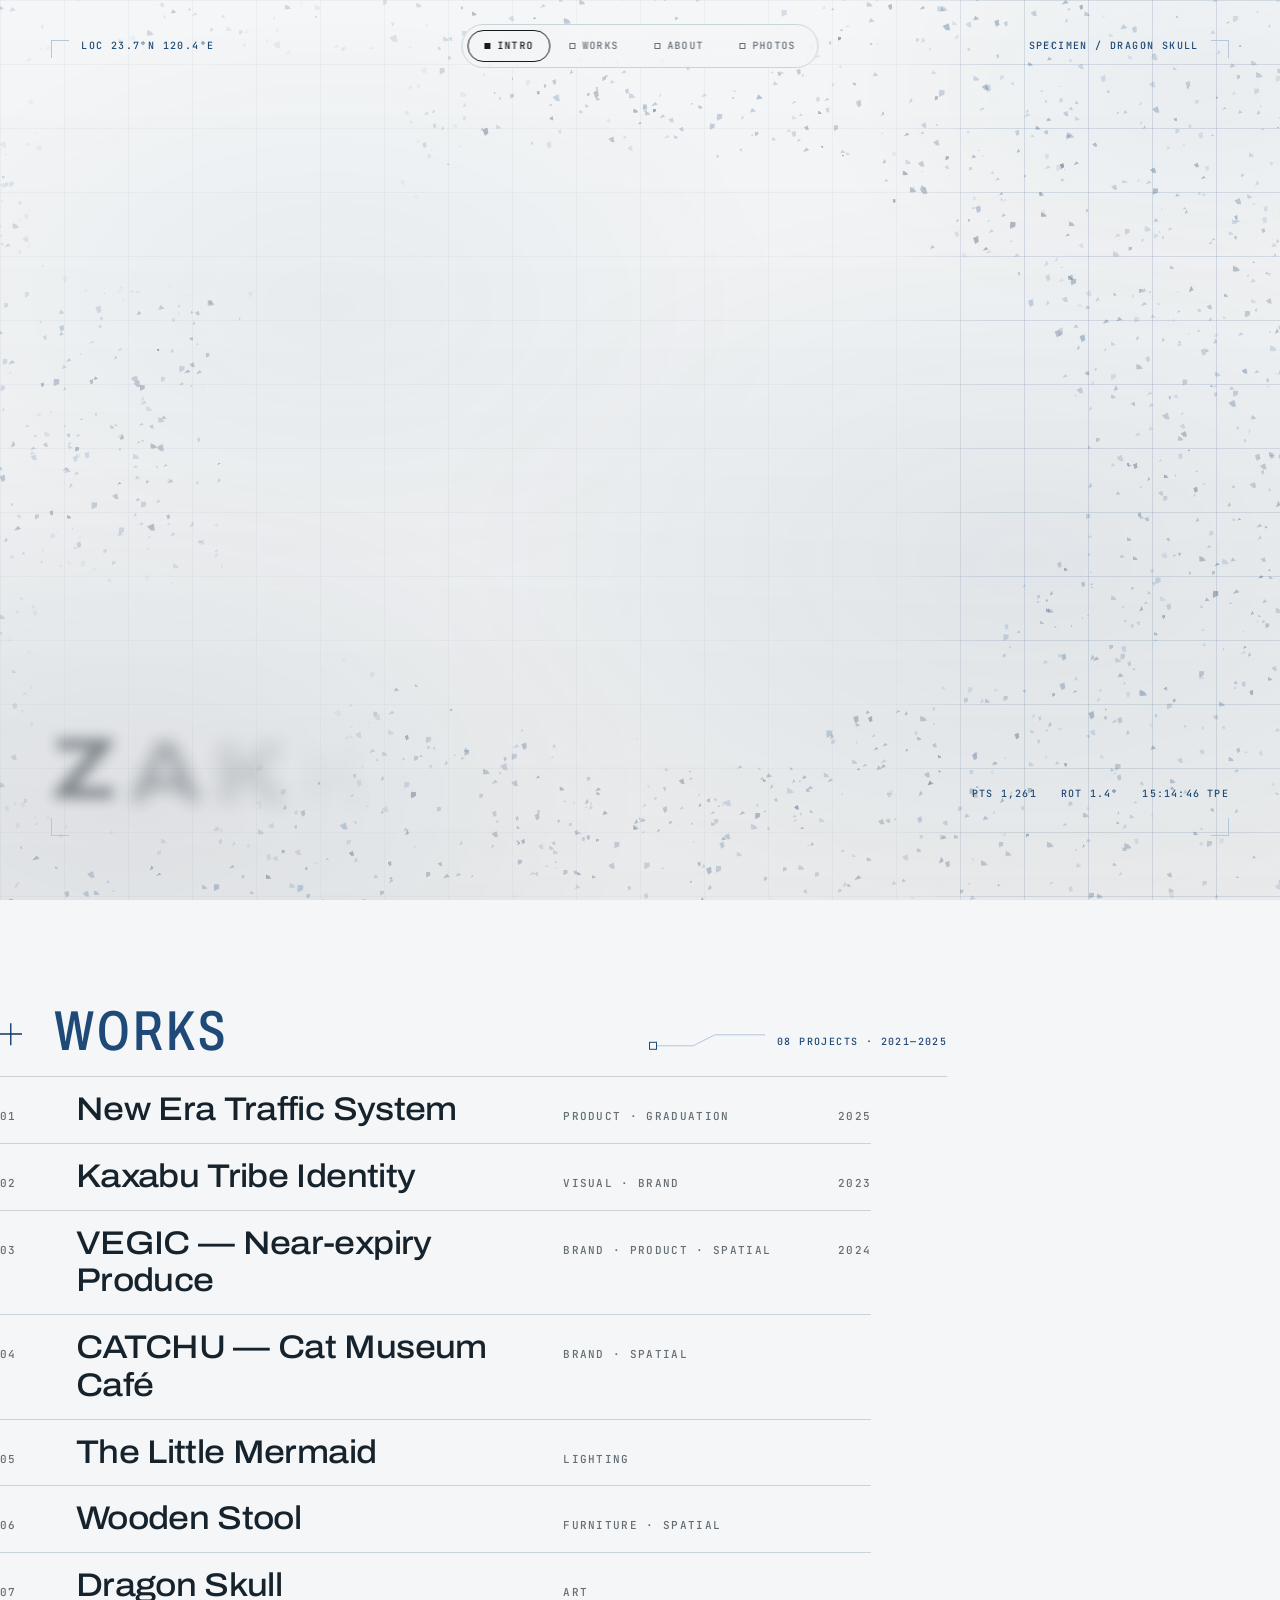
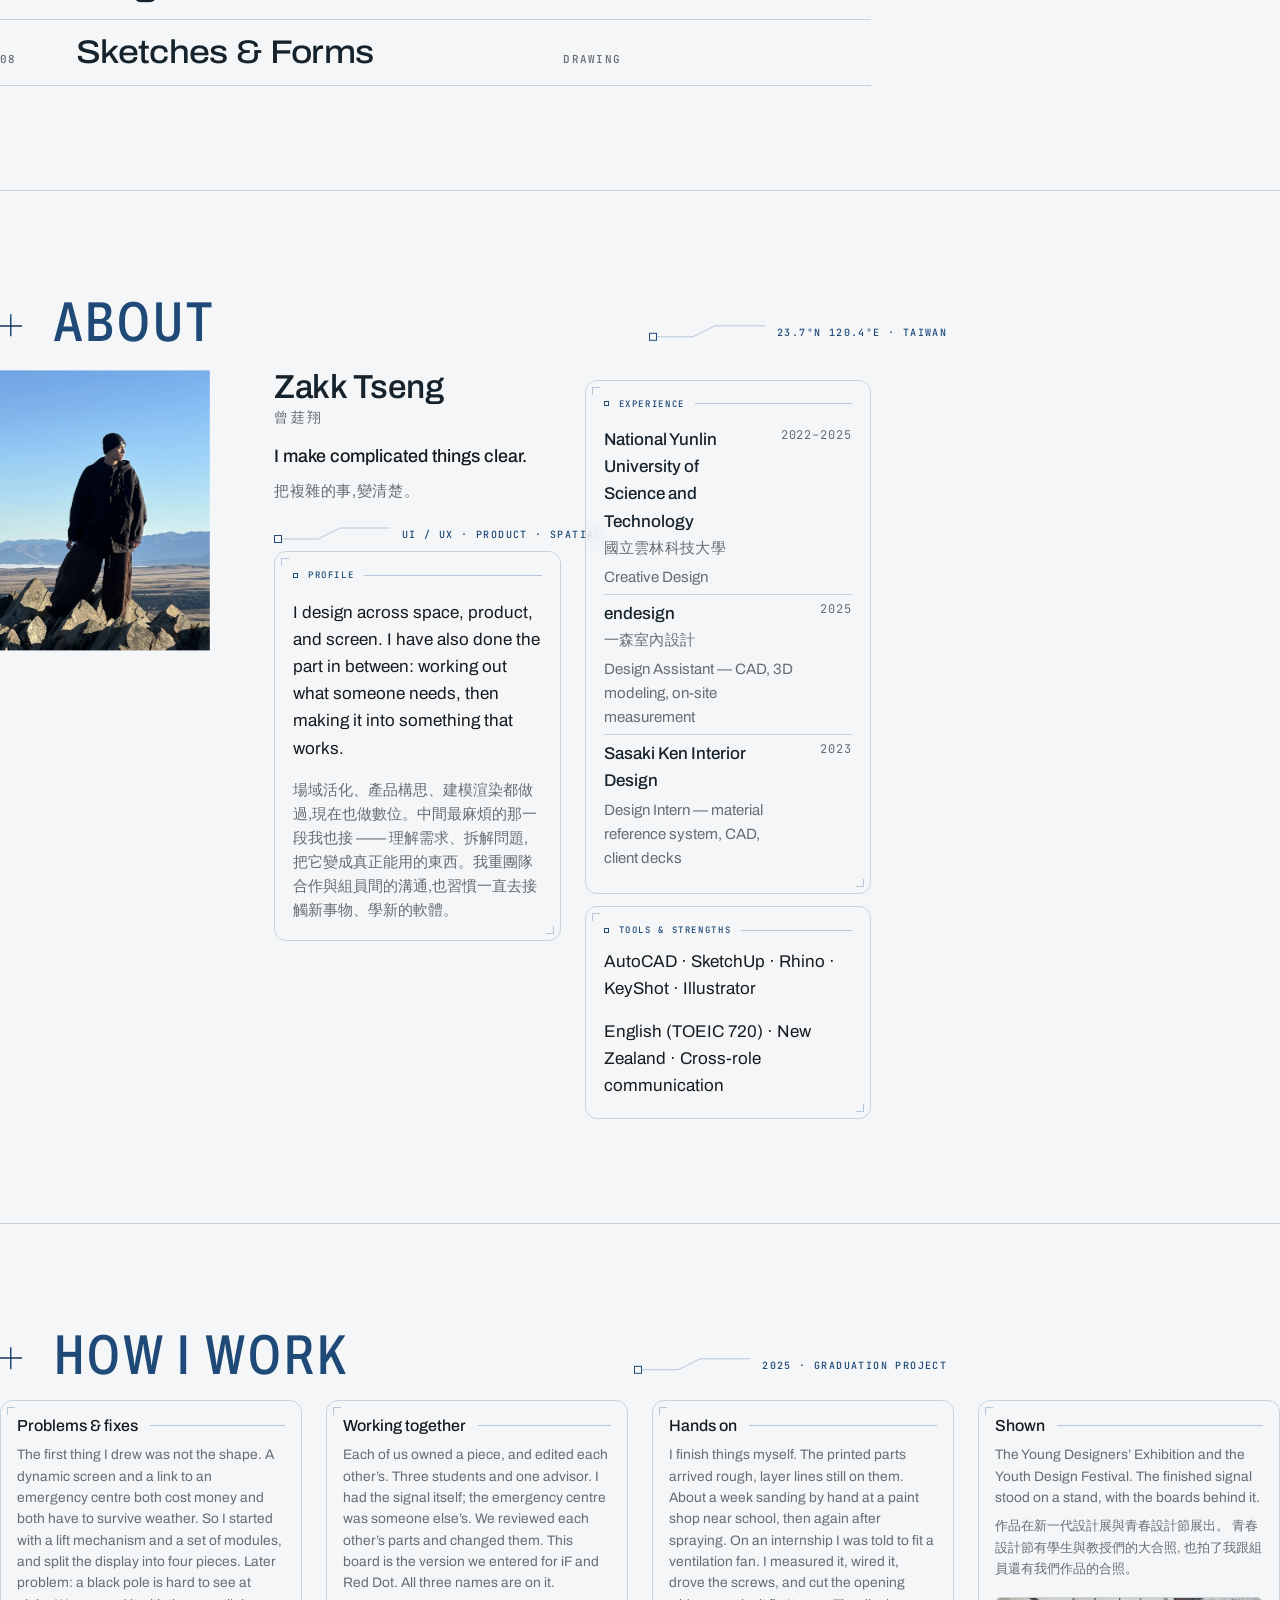
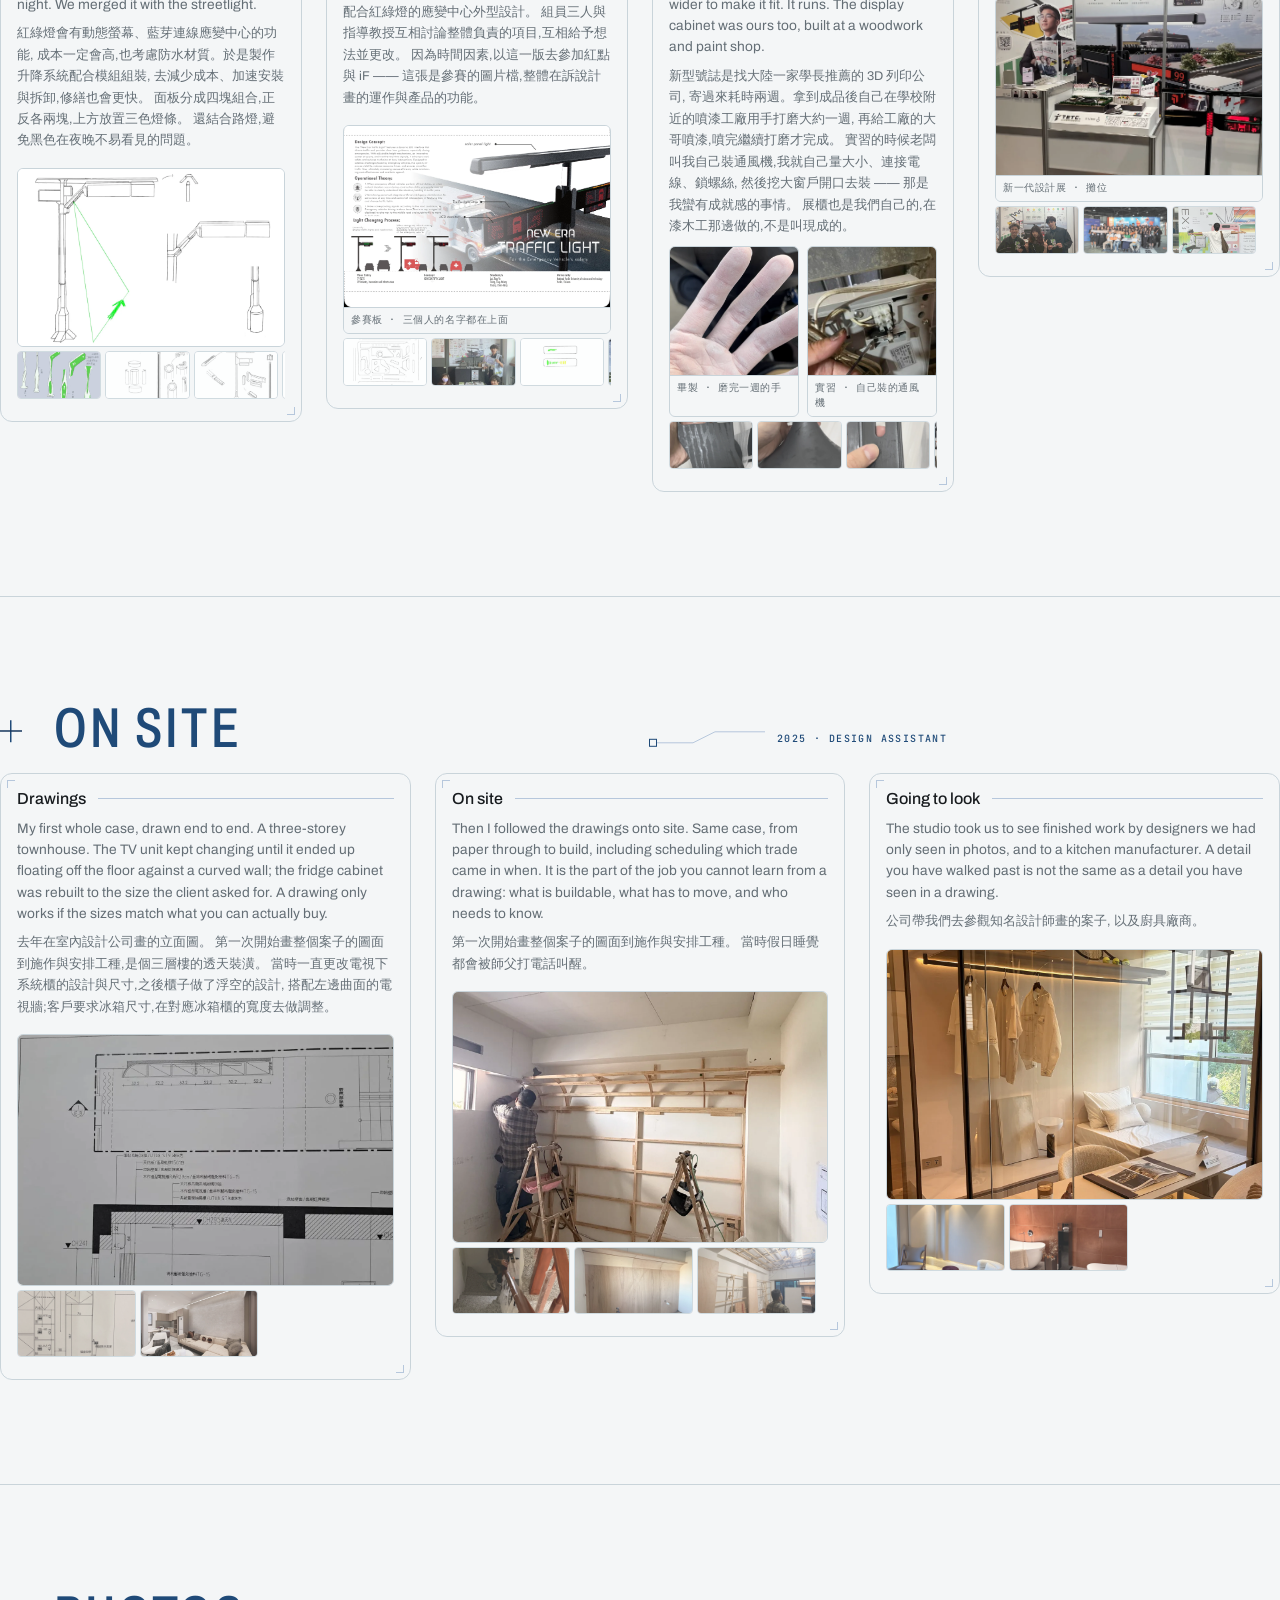
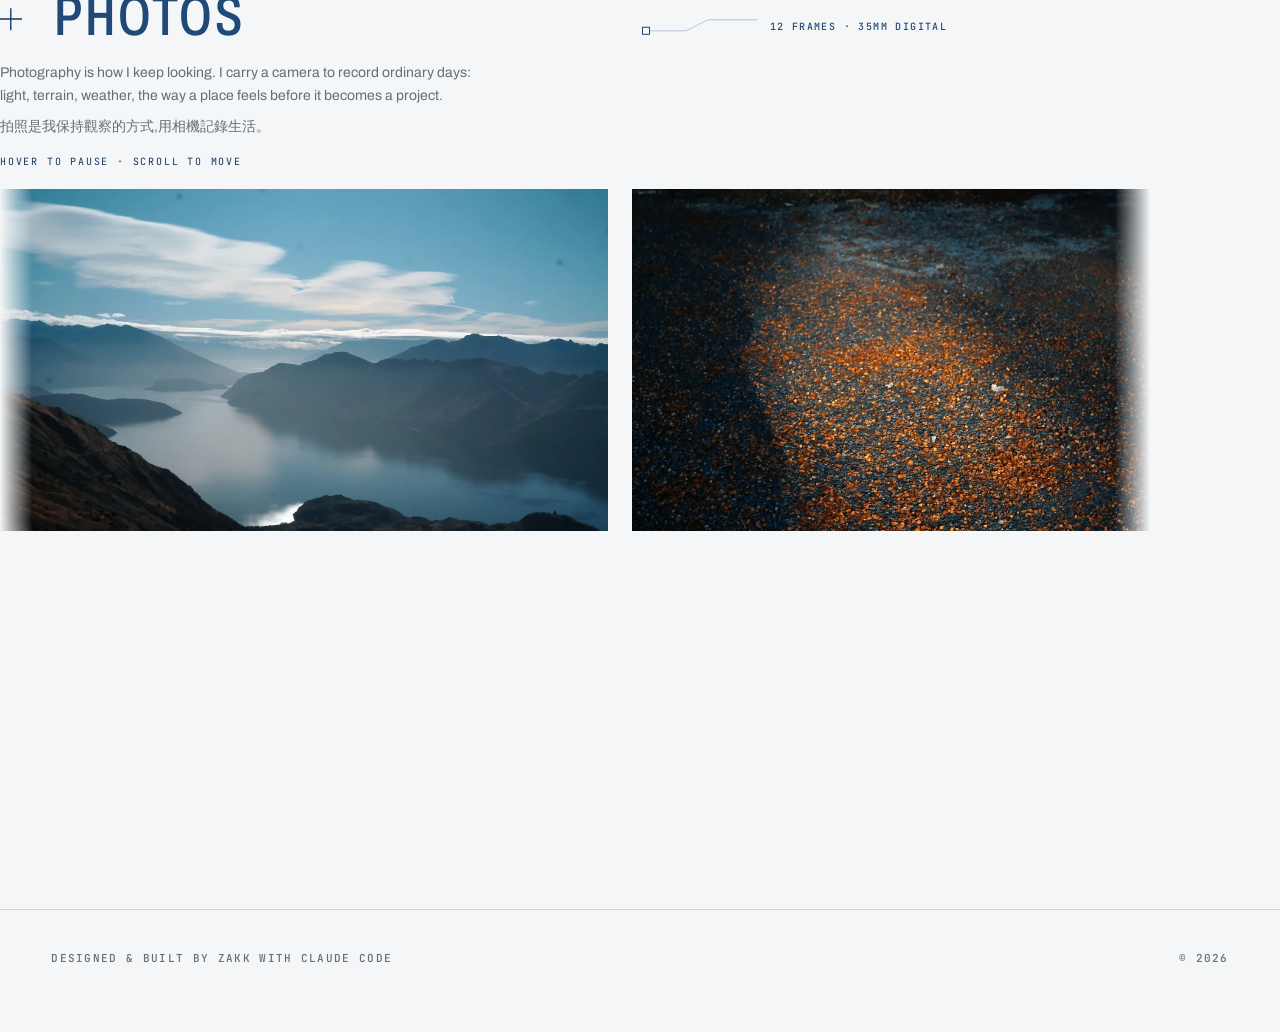
==== index.html @ 8157dfb2 "龍骨粒子的門檻從 1441 降到 1200 Zakk:「右邊的龍骨粒子…我認為這個看到是重點」。  🔴 三個門檻必須一起降,少一個就出事:    ① 版面那一大段(內容貼左 + 佔 70%)—— 骨頭" ====
<!DOCTYPE html>
<html lang="en">
<head>
  <meta charset="UTF-8">
  <meta name="viewport" content="width=device-width, initial-scale=1.0">

  <title>Zakk — From space to screen.</title>
  <meta name="description" content="Product & spatial designer. Now delivering digital work with AI tools. Based in Taiwan.">

  <!-- 字型放在自己專案裡,不靠外部伺服器。Hero 大標的字先載,避免開場閃字 -->
  <!-- 網址 = GitHub Pages 的使用者站台(Zakk 2026-08-03 確認帳號是 zakkg5)。
       ⚠️ 要換網域的話有**四個檔**要一起改,漏一個就會有頁面指到舊網域:
       這裡的 canonical / og:url / og:image、sitemap.xml(8 筆)、robots.txt。
       (About 區的 instagram.com/zakktseng 是 IG 帳號,跟網域無關,不要一起換。) -->
  <link rel="canonical" href="https://zakkg5.github.io/">
  <meta property="og:type" content="website">
  <meta property="og:title" content="Zakk Tseng — From space to screen">
  <meta property="og:description" content="Product and spatial designer. Works across space, product, brand and screen.">
  <meta property="og:url" content="https://zakkg5.github.io/">
  <!-- 分享預覽圖要 1.91:1,直幅照片會被裁爛。這張由 _dev/build_og.py 產生,
       用的是網站自己的字型與那顆頭骨。用 PNG 不用 WebP —— og:image 的 WebP
       支援度到現在還是不齊(LinkedIn、部分 Slack 用戶端不顯示)。 -->
  <meta property="og:image" content="https://zakkg5.github.io/assets/og/og-cover.png">
  <meta property="og:image:width" content="1200">
  <meta property="og:image:height" content="630">
  <meta property="og:image:alt" content="Zakk Tseng — From space to screen.">
  <meta name="twitter:card" content="summary_large_image">

  <link rel="preload" href="assets/fonts/archivo-latin.woff2" as="font" type="font/woff2" crossorigin>
  <!-- 🔴 碎片引擎要等這張圖載完才開始畫 —— 沒有它就是一顆粒子都沒有。
       它原本排在 main.js 解析完之後才開始下載,是整條載入鏈的最後面;
       手機的行動網路每次來回 100-300ms,那段空窗看得出來(Zakk:「載入也沒有粒子了」)。
       preload 讓它跟 CSS / 字型並行下載。 -->
  <link rel="preload" href="assets/3d/dragon.webp" as="image" type="image/webp">

  <!-- ?v= 是快取版本號:改完 CSS/JS 記得 +1,瀏覽器才會抓新的 -->
  <link rel="stylesheet" href="css/style.css?v=176">
</head>

<body>
  <!-- 鍵盤使用者按 Tab 的第一站:直接跳過導覽列 -->
  <a class="skip-link" href="#main">Skip to content</a>

  <!-- ══════════ 載入指示:建築比例尺 ══════════
       不用「大數字倒數 + Loading」—— 那是每個作品集模板都有的罐頭開場。

       這條黑白相間的比例尺,是真的印在 Zakk 每一張平面圖與立面圖上的東西
       (刻度就是圖上那組 0 / 50 / 125 / 250 / 500 / 1000)。
       載入進度 = 它被「描」出來的程度,尾端那條橘線是筆目前的位置。

       位置放左下角,也就是它在圖紙上本來待的地方 —— 畫面中間讓給頭骨碎片。
       進度綁真實載入(字型 + 圖片 + load),不做假進度。 -->
  <div class="preloader" id="preloader"
       role="progressbar" aria-label="Loading" aria-valuemin="0" aria-valuemax="100" aria-valuenow="0">
    <div class="pl__inner">
      <!-- 字母一個一個從模糊裡對焦出來,跟頁面過場是同一套語彙。
           進度綁真實載入,--k 由 JS 寫入;沒有進度條、沒有百分比。 -->
      <div class="pl__mark" aria-hidden="true"><span style="--i:0">Z</span><span style="--i:1">A</span><span style="--i:2">K</span><span style="--i:3">K</span></div>
      <p class="pl__sub" aria-hidden="true">From space to screen</p>
    </div>
  </div>

  <!-- 全站氛圍色:固定鋪滿視窗、整頁連續。
       漸層只做在首屏的話,首屏結束處會跟下面的白底出現一條接縫。 -->
  <div class="page-atmos" aria-hidden="true"></div>

  <!-- ══════════ 碎片走廊 ══════════
       整站只有這一批碎片,固定鋪滿視窗、墊在所有內容後面。

       它有兩種隊形,由捲動位置決定,中間是連續插值的:
         捲動 0    → 聚成龍頭骨(載入動畫把它組起來的那一團)
         往下捲    → 頭骨散開成一條走廊,**捲動 = 鏡頭往前推**
                     近的大而實、掠過畫面邊緣;遠的小而淡、慢慢逼近

       所以區塊跟區塊之間鏡頭不會停,「接到下一頁」是連續的,
       而不是各自淡入淡出。引擎在 main.js。 -->
  <canvas class="fragments" aria-hidden="true"></canvas>

  <!-- 各區塊自己的碎片雲(另一支引擎) -->
  <!-- 右側的龍身:跟首屏同一套粒子(引擎在 main.js 最後一段)。
       只在 >1441px 出現,手機完全不畫。 -->
  <canvas class="dragon-side" aria-hidden="true"></canvas>

  <canvas class="ambient" aria-hidden="true"></canvas>


  <!-- ══════════ 導覽列(捲動時固定在最上面) ══════════ -->
  <header class="topbar">
    <a class="wordmark" href="#hero">Zakk</a>
    <nav class="nav" aria-label="Sections">
      <!-- aria-label:文字等一下會被 JS 拆成一個字母一個 span 做捲動效果,
           先給讀螢幕軟體一個乾淨的名字,才不會被逐字母念出來 -->
      <a href="#works" aria-label="Works"><span class="nav__num">01</span><span class="nav__label">Works</span></a>
      <a href="#about" aria-label="About"><span class="nav__num">02</span><span class="nav__label">About</span></a>
      <a href="#photos" aria-label="Photos"><span class="nav__num">03</span><span class="nav__label">Photos</span></a>
    </nav>
  </header>

  <!-- ══════════ HERO ══════════ -->
  <section class="hero" id="hero">

    <!-- 內容錨定在下方,空白全部集中到上方 -->
    <div class="hero__center">
      <h1 class="hero__title reveal">
        <span class="line"><span class="line__inner">From space</span></span>
        <span class="line"><span class="line__inner">to screen.</span></span>
      </h1>

      <p class="hero__lede reveal" style="--delay: 240ms">
        Product &amp; spatial designer.<br>
        Now delivering digital work with AI tools.
      </p>
    </div>

    <div class="hero__bar">
      <p class="status"><span class="status__dot" aria-hidden="true"></span>Open to work</p>
      <p class="hero__place">Based in Taiwan</p>
      <a class="scroll-cue" href="#works" aria-label="Scroll to Works">&darr;</a>
    </div>

  </section>

  <!-- ══════════ HERO B(實驗版,網址加 ?hero=b 才顯示) ══════════
       原版文字(左) + 直式氛圍人像(右),參考 kalinsky.design。
       人像:暗調側臉 + 輕微 RGB 色差 glitch(三張同圖疊出來)。 -->
  <section class="hero-b" id="hero-b" aria-label="Intro">

    <!-- 碎片畫布已搬到 body 層(.fragments)—— 它要能飛過整頁,
         留在 hero 裡的話捲走就沒了 -->

    <!-- ══════════ 左上:小標籤 + 宣言 ══════════
         2026-07-29 改。原本是一個中小尺寸的「Portfolio」浮在左邊垂直中央 ——
         那個詞沒有資訊量,而且 34px 比下面 Works 清單的 44px 還小,
         所以開場沒有主張,個性全靠粒子撐。

         真正的宣言是 DESIGN.md 裡的定位句「From space to screen.」,
         它原本被埋在左下角 10.5px,主次是反的。

         標籤用等寬(跟左下角同一套),宣言用 Archivo ——
         這不是「兩套字打架」,是分工:等寬管標籤,Archivo 只給這一句。 -->
    <div class="hb2-head">
      <p class="hb2-eyebrow">Product &middot; Spatial &middot; UX / UI &middot; Creative</p>
      <h1 class="hb2-word">From space<br><span class="hb2-word__dim">to screen.</span></h1>
      <!-- 引線標註:指的是這行字**自己**的規格。
           這是真的 —— 它真的是 Archivo 把字寬軸拉到 125 排出來的。
           標註在講畫面上看得到的東西,不是編出來的參數。 -->
      <p class="hb2-note lead-note" aria-hidden="true">Archivo &middot; wdth 125</p>
    </div>

    <!-- 左下角:身分。⚠️ 原本兩行都是 10.5px 的等寬小字擠在一起,
         名字跟說明同一個份量 —— 誰都不是重點。
         名字提到 15px、說明維持小字,才有層級。 -->
    <div class="hb2-meta panel">
      <p class="panel__label"><i aria-hidden="true"></i>Operator</p>
      <p class="hb2-meta__lead">Zakk <span lang="zh-Hant">曾莛翔</span></p>
      <p class="hb2-meta__body">Product and spatial designer.<br>Now delivering digital work with AI tools.</p>
    </div>

    <!-- ══════════ HUD:取景框 + 即時讀數 ══════════
         把首屏框成「一個正在檢視標本的視窗」。
         骨頭因此有了存在的理由 —— 它是這個介面正在檢視的東西,
         不是放來填空的裝飾(Zakk 指出風格該偏科技/視窗,不是印刷)。

         ⚠️ 讀數必須是真的:PTS 是這一偵實際畫出去的粒子數、
         ROT 是頭骨目前的旋轉角、時間是台北時間,由 JS 每幀更新。
         寫死的數字是裝飾,會動的才是儀器。

         ⚠️ 這一段一定要放在 .hero-b 裡 —— .hero(A 版)已經退役、
         是 display:none,加在那裡等於加在看不見的地方。 -->
    <div class="hud" aria-hidden="true">
      <i class="hud__corner hud__corner--tl"></i>
      <i class="hud__corner hud__corner--tr"></i>
      <i class="hud__corner hud__corner--bl"></i>
      <i class="hud__corner hud__corner--br"></i>
      <p class="hud__tag hud__tag--tl">LOC 23.7&deg;N 120.4&deg;E</p>
      <p class="hud__tag hud__tag--tr">SPECIMEN / DRAGON SKULL</p>
    </div>

    <!-- ══════════ 底部儀器列 ══════════
         ⚠️ 原本狀態列在正中下、讀數在右下,兩條各自漂著。
         併成同一條線之後,底部才讀得出是「一個面板」而不是散落的小字。 -->
    <div class="hb2-bar">
      <p class="status hb2-status"><span class="status__dot" aria-hidden="true"></span>Open to work &mdash; Taiwan</p>
      <p class="hero__read">
        <span data-read="pts">PTS ----</span>
        <span data-read="rot">ROT --.-&deg;</span>
        <span data-read="clock">--:--:-- TPE</span>
      </p>
    </div>
  </section>


  <main id="main">

    <!-- ══════════ 01 WORKS ══════════ -->
    <section class="section" id="works">
      <div class="section__head reveal" data-note="08 PROJECTS · 2021—2025">
        <span class="section__num">01</span>
        <h2 class="section__title">Works</h2>
      </div>
      <!-- P05:純文字清單是排版主角,滑過某列時預覽圖跟著游標浮現 -->
      <ul class="works reveal" style="--delay: 100ms">

        <li class="works__row">
          <!-- ⚠️ 這一列原本直接連到外部的 Framer 站 ——
               但這是 Zakk 最強的一件(他負責號誌本體、有實體樣品、進了兩個展覽),
               九件裡只有它沒有內頁。改成連自己的內頁,Framer 站放在頁內當「線上版」。 -->
          <a class="works__line" href="works/traffic/">
            <span class="works__num">01</span>
            <span class="works__name">New Era Traffic System</span>
            <span class="works__type">Product &middot; Graduation</span>
            <span class="works__year">2025</span>
          </a>

          <figure class="works__thumb"><img src="assets/projects/works/cyd2025-cover.webp" alt="新型態交通號誌系統封面" loading="lazy" width="1200" height="675"></figure>
        </li>

        <li class="works__row">
          <a class="works__line" href="works/kaxabu/">
            <span class="works__num">02</span>
            <span class="works__name">Kaxabu Tribe Identity</span>
            <span class="works__type">Visual &middot; Brand</span>
            <span class="works__year">2023</span>
          </a>

          <figure class="works__thumb"><img src="assets/projects/works/kaxabu-poster.webp" alt="Kaxabu 族群識別海報" loading="lazy" width="1029" height="1200"></figure>
        </li>

        <li class="works__row">
          <a class="works__line" href="works/vegic/">
            <span class="works__num">03</span>
            <span class="works__name">VEGIC &mdash; Near-expiry Produce</span>
            <span class="works__type">Brand &middot; Product &middot; Spatial</span>
            <span class="works__year">2024</span>
          </a>

          <figure class="works__thumb"><img src="assets/projects/works/vegic-store.webp" alt="VEGIC 門市空間" loading="lazy" width="1200" height="675"></figure>
        </li>

        <li class="works__row">
          <a class="works__line" href="works/catchu/">
            <span class="works__num">04</span>
            <span class="works__name">CATCHU &mdash; Cat Museum Caf&eacute;</span>
            <span class="works__type">Brand &middot; Spatial</span>
            <span class="works__year"></span>
          </a>

          <figure class="works__thumb"><img src="assets/projects/works/catchu-cafe.webp" alt="喵一眼咖啡入口與招牌" loading="lazy" width="900" height="600"></figure>
        </li>

        <li class="works__row">
          <a class="works__line" href="works/mermaid/">
            <span class="works__num">05</span>
            <span class="works__name">The Little Mermaid</span>
            <span class="works__type">Lighting</span>
            <span class="works__year"></span>
          </a>

          <figure class="works__thumb"><img src="assets/projects/works/lamp.webp" alt="小美人魚燈具" loading="lazy" width="900" height="1200"></figure>
        </li>

        <li class="works__row">
          <a class="works__line" href="works/antique/">
            <span class="works__num">06</span>
            <span class="works__name">Wooden Stool</span>
            <span class="works__type">Furniture &middot; Spatial</span>
            <span class="works__year"></span>
          </a>

          <figure class="works__thumb"><img src="assets/projects/works/stool.webp" alt="木凳" loading="lazy" width="1199" height="1200"></figure>
        </li>

        <li class="works__row">
          <a class="works__line" href="works/dragon/">
            <span class="works__num">07</span>
            <span class="works__name">Dragon Skull</span>
            <span class="works__type">Art</span>
            <span class="works__year"></span>
          </a>

          <figure class="works__thumb"><img src="assets/projects/works/dragon-skull.webp" alt="上色完成的龍頭骨" loading="lazy" width="900" height="600"></figure>
        </li>

        <li class="works__row">
          <a class="works__line" href="works/sketches/">
            <span class="works__num">08</span>
            <span class="works__name">Sketches &amp; Forms</span>
            <span class="works__type">Drawing</span>
            <span class="works__year"></span>
          </a>

          <figure class="works__thumb"><img src="assets/projects/works/sketches-pencil.webp" alt="鉛筆建築透視稿" loading="lazy" width="900" height="600"></figure>
        </li>
      </ul>
    </section>

    <!-- ══════════ 02 ABOUT(移到第二區:先認識人,再看照片) ══════════ -->
    <section class="section" id="about">
      <div class="section__head reveal" data-note="23.7&#176;N 120.4&#176;E · TAIWAN">
        <span class="section__num">02</span>
        <h2 class="section__title">About</h2>
      </div>

      <div class="about">

        <!-- 左:冷調人像(桌機貼著文字排,手機移到開場句下方) -->
        <figure class="about__portrait reveal">
          <img src="assets/about/about-summit.webp" alt="Zakk 站在紐西蘭山頂的岩石上,遠方是山脈與平原" loading="lazy" width="1050" height="1400">
        </figure>

        <!-- 右:文字流。
             寬螢幕再拆成兩欄(見 style.css min-width:1441):
             左半是自我介紹、右半是經歷 —— ⚠️ 這是為了讓「字」跟「線」一樣長。
             單純把段落拉到整欄寬會變成一行 85 個字,遠超過可讀上限(約 75)。 -->
        <div class="about__body">
         <div class="about__col about__col--text">

          <p class="about__name reveal">Zakk Tseng
            <span class="about__name-zh" lang="zh-Hant">曾莛翔</span>
          </p>

          <p class="about__opening reveal" style="--delay: 40ms">
            I make complicated things clear.
            <span class="about__opening-zh" lang="zh-Hant">把複雜的事,變清楚。</span>
          </p>

          <!-- 引線標註:寫的是他實際做的三件事,跟首屏的小標籤同一組
               (Zakk:「這裡也可以用引線標註的感覺」)。 -->
          <p class="about__note lead-note reveal" aria-hidden="true" style="--delay: 60ms">UI / UX &middot; Product &middot; Spatial</p>

          <div class="about__intro panel reveal" style="--delay: 80ms">
            <p class="panel__label"><i aria-hidden="true"></i>Profile</p>
            <!-- ⚠️ 這段英文原本是三連排比 + 一串 -ing:
                 「space, product, and screen」加「understanding / untangling /
                 turning」—— 那兩個特徵疊在一起是很典型的 AI 文風。
                 改成兩件事、動詞用簡單式,唸起來也比較像人在講話。 -->
            <p>I design across space, product, and screen. I have also done the
               part in between: working out what someone needs, then making it
               into something that works.</p>
            <!-- ⚠️ 這句原本是照英文直翻的,Zakk 說讀起來很奇怪。
                 改寫時的取捨(他自己指定的):
                   ·「理解需求、拆解問題,把它變成真正能用的東西」留著 —— 他要這一段
                   · 其餘用他作品集 PDF 裡的自述用詞(場域活化 / 產品構思 /
                     建模渲染 / 重團隊合作與組員間的溝通 / 熱愛接觸新事物,學習新軟體)
                   · 寫白一點、不要壓縮 —— 他嫌原本「太精簡」 -->
            <p lang="zh-Hant" class="about__intro-zh">場域活化、產品構思、建模渲染都做過,現在也做數位。中間最麻煩的那一段我也接 —— 理解需求、拆解問題,把它變成真正能用的東西。我重團隊合作與組員間的溝通,也習慣一直去接觸新事物、學新的軟體。</p>
          </div>

          <p class="about__cta reveal" style="--delay: 240ms">
            Currently open to work, in design and beyond.
            <a class="about__cv" href="assets/cv/zakk-tseng-cv.pdf" download>Download CV &darr;</a>
          </p>

         </div><!-- /about__col--text -->

         <div class="about__col about__col--side">

          <!-- Experience 收進 <details>:一幀只放入口,細節點開再看。
               用原生元件不寫 JS —— 鍵盤、讀螢幕軟體、沒有 JS 的環境都能展開。 -->
          <!-- 自動展開,不用點(Zakk:「不要讓人點了才看到」)。
               為了塞進一幀,職務描述各縮到一行。 -->
          <div class="about__block panel reveal" style="--delay: 120ms">
            <p class="panel__label"><i aria-hidden="true"></i>Experience</p>
            <h3 class="about__label visually-hidden">Experience</h3>
            <ul class="xp">
              <li class="xp__row">
                <div class="xp__main">
                  <span class="xp__org">National Yunlin University of Science and Technology<span class="xp__org-zh">國立雲林科技大學</span></span>
                  <span class="xp__role">Creative Design</span>
                </div>
                <!-- ⚠️ 這裡原本寫 2021–2024,是錯的。
                     Zakk 2026-08-10 確認:2025/06 畢業(畢業製作也是 2025,
                     新一代設計展 2025)。四年制 2021 入學就是 2025 畢業。
                     這種數字對不起來會在面試被問,而且他正在填求職表單。 -->
                <span class="xp__time">2022–2025</span>
              </li>
              <li class="xp__row">
                <div class="xp__main">
                  <span class="xp__org">endesign<span class="xp__org-zh">一森室內設計</span></span>
                  <span class="xp__role">Design Assistant — CAD, 3D modeling, on-site measurement</span>
                </div>
                <span class="xp__time">2025</span>
              </li>
              <li class="xp__row">
                <div class="xp__main">
                  <span class="xp__org">Sasaki Ken Interior Design</span>
                  <span class="xp__role">Design Intern — material reference system, CAD, client decks</span>
                </div>
                <span class="xp__time">2023</span>
              </li>
            </ul>
          </div>

          <!-- 兩塊合成一塊:一幀裡不需要兩個小標題各佔一行 -->
          <div class="about__block panel reveal" style="--delay: 160ms">
            <p class="panel__label"><i aria-hidden="true"></i>Tools &amp; strengths</p>
            <h3 class="about__label visually-hidden">Tools &amp; strengths</h3>
            <p class="about__list">AutoCAD &middot; SketchUp &middot; Rhino &middot; KeyShot &middot; Illustrator</p>
            <p class="about__list">English (TOEIC 720) &middot; New Zealand &middot; Cross-role communication</p>
          </div>

         </div><!-- /about__col--side -->
        </div>
      </div>
    </section>

    <!-- ══════════ 02b HOW I WORK(1/2)· 畢業製作 ══════════
         About 的第二頁(Zakk:「我想把這些放在 about,加一個第二頁」)。

         🔴 為什麼是兩頁:原本四格硬塞一屏,1280x800 會被畫框切掉 19px。
         Zakk:「可以再加一頁八 才不會那麼擠」。一頁三格就有呼吸空間,
         而且分類乾淨 —— 這一頁全是畢製,下一頁全是去年的正職工作。

         🔴 三格是他自己指定的分類:
              問題與解決 / 分工合作與團體討論 / 手做(單獨一格)
         ⚠️ 中文一律用他自己打的原話(_source/process/zakk-說明.md),
            只補標點、不改字。先寫英文再翻的版本他說「讀起來很奇怪」。 -->
    <section class="section" id="how">
      <div class="section__head reveal" data-note="2025 · GRADUATION PROJECT">
        <span class="section__num">02</span>
        <h2 class="section__title">How I work</h2>
      </div>

      <div class="how reveal" style="--delay: 100ms">

        <article class="how__item panel">
          <p class="how__lead">Problems &amp; fixes</p>
          
          <p class="how__body">The first thing I drew was not the shape. A dynamic screen and a link to an emergency centre both cost
            money and both have to survive weather. So I started with a lift mechanism
            and a set of modules, and split the display into four pieces. Later problem: a
            black pole is hard to see at night. We merged it with the streetlight.</p>
          <p class="how__zh" lang="zh-Hant">紅綠燈會有動態螢幕、藍芽連線應變中心的功能,
            成本一定會高,也考慮防水材質。於是製作升降系統配合模組組裝,
            去減少成本、加速安裝與拆卸,修繕也會更快。
            面板分成四塊組合,正反各兩塊,上方放置三色燈條。
            還結合路燈,避免黑色在夜晚不易看見的問題。</p>
          <figure class="how__fig">
            <img src="assets/works/traffic/sketch-01.webp"
                 alt="早期草圖:號誌立柱與可升降橫桿,綠色箭頭標示升降方向"
                 loading="lazy" width="1600" height="1113">
          </figure>
          <!-- 佐證:模組拆解的草圖 —— 正好就是「怎麼拆開」這件事本身。
               這一排可以橫向滑,所以放得下全部,不必挑三張。 -->
          <div class="how__strip">
            <figure><img src="assets/works/traffic/sketch-02.webp" loading="lazy"
                    alt="造型發想:數種柱體剖面與燈號配置的比較" width="1024" height="712"></figure>
            <figure><img src="assets/works/traffic/sketch-03.webp" loading="lazy"
                    alt="模組拆解草圖:柱體、燈條與連接件" width="1024" height="712"></figure>
            <figure><img src="assets/works/traffic/sketch-04.webp" loading="lazy"
                    alt="模組拆解草圖:橫桿與面板的組裝方式" width="1024" height="712"></figure>
            <figure><img src="assets/works/traffic/sketch-05.webp" loading="lazy"
                    alt="模組拆解草圖:整支號誌的零件配置" width="1024" height="712"></figure>
            <figure><img src="assets/works/traffic/v1-render.webp" loading="lazy"
                    alt="第一版渲染圖:黑色立柱,橫桿上是四塊顯示面板" width="1600" height="1034"></figure>
            <figure><img src="assets/works/traffic/modeling.webp" loading="lazy"
                    alt="建模中的螢幕畫面:號誌的 3D 模型與燈號配置" width="900" height="1600"></figure>
          </div>
        </article>

        <!-- 🔴 主圖用參賽板(Zakk:「你沒有放35那張圖 他是第一版的重點」)。
             它是三個人一起送出去的東西,板上印著三位組員的名字 ——
             講分工合作,沒有比一張共同署名的成果板更直接的證據。 -->
        <article class="how__item panel">
          <p class="how__lead">Working together</p>
          
          <p class="how__body">Each of us owned a piece, and edited each other&rsquo;s. Three students and one advisor. I had the signal itself;
            the emergency centre was someone else&rsquo;s. We reviewed each other&rsquo;s
            parts and changed them. This board is the version we entered for iF and Red Dot.
            All three names are on it.</p>
          <p class="how__zh" lang="zh-Hant">配合紅綠燈的應變中心外型設計。
            組員三人與指導教授互相討論整體負責的項目,互相給予想法並更改。
            因為時間因素,以這一版去參加紅點與 iF ——
            這張是參賽的圖片檔,整體在訴說計畫的運作與產品的功能。</p>
          <figure class="how__fig how__fig--tall">
            <img src="assets/works/traffic/board.webp"
                 alt="參賽用的成果板:設計概念、運作原理、燈號變換流程,下方列出三位組員姓名"
                 loading="lazy" width="1600" height="1090">
            <figcaption class="how__cap" lang="zh-Hant">參賽板 &middot; 三個人的名字都在上面</figcaption>
          </figure>
          <!-- 佐證:組員負責的應變中心(外型 / 模型 / 平面)、第一次評分,
               以及大家一起討論出來的主視覺配色 -->
          <div class="how__strip">
            <figure><img src="assets/works/traffic/centre-plan.webp" loading="lazy"
                    alt="應變中心的平面配置圖" width="1024" height="712"></figure>
            <figure><img src="assets/works/traffic/review.webp" loading="lazy"
                    alt="第一次評分:組員在展板前向老師說明" width="900" height="1600"></figure>
            <figure><img src="assets/works/traffic/visual-bars.webp" loading="lazy"
                    alt="燈條顏色的試畫:上排單色,下排改成紅黃綠漸變" width="1024" height="712"></figure>
            <figure><img src="assets/works/traffic/centre-render.webp" loading="lazy"
                    alt="應變中心的外型渲染" width="564" height="846"></figure>
            <figure><img src="assets/works/traffic/centre-model.webp" loading="lazy"
                    alt="應變中心的實體模型" width="1170" height="806"></figure>
          </div>
        </article>

        <!-- 🔴 Zakk:「手做還是可以單獨拿出來」。兩張照片是刻意的:
             同一件事在畢製和實習都發生過,才證明那是習慣,不是碰巧。
             所以圖說一定要標出處 —— 不標的話對照就不成立。
             兩張也必須等大,一大一小就變成「主圖 + 附圖」,對照沒了。 -->
        <article class="how__item panel">
          <p class="how__lead">Hands on</p>
          
          <p class="how__body">I finish things myself. The printed parts arrived rough, layer lines still on them.
            About a week sanding by hand at a paint shop near school, then again after
            spraying. On an internship I was told to fit a ventilation fan. I measured
            it, wired it, drove the screws, and cut the opening wider to make it fit. It runs.
            The display cabinet was ours too, built at a woodwork and paint shop.</p>
          <p class="how__zh" lang="zh-Hant">新型號誌是找大陸一家學長推薦的 3D 列印公司,
            寄過來耗時兩週。拿到成品後自己在學校附近的噴漆工廠用手打磨大約一週,
            再給工廠的大哥噴漆,噴完繼續打磨才完成。
            實習的時候老闆叫我自己裝通風機,我就自己量大小、連接電線、鎖螺絲,
            然後挖大窗戶開口去裝 —— 那是我蠻有成就感的事情。
            展櫃也是我們自己的,在漆木工那邊做的,不是叫現成的。</p>
          <div class="how__pair">
            <figure class="how__fig">
              <img src="assets/works/traffic/hands.webp"
                   alt="打磨一週後的手:指尖沾滿白色粉塵,皮膚乾裂"
                   loading="lazy" width="900" height="1600">
              <figcaption class="how__cap" lang="zh-Hant">畢製 &middot; 磨完一週的手</figcaption>
            </figure>
            <!-- ⚠️ 通風機這張的原檔只有 320x693 —— 手機截圖再壓縮過的。
                 並排都做小,它就不必假裝成攝影作品。 -->
            <figure class="how__fig">
              <img src="assets/process/vent-fan.webp?v=2"
                   alt="實習現場:手持螺絲起子,把電線接到通風機的端子座上"
                   loading="lazy" width="640" height="1116">
              <figcaption class="how__cap" lang="zh-Hant">實習 &middot; 自己裝的通風機</figcaption>
            </figure>
          </div>
          <!-- 佐證:磨之前長什麼樣。沒有這幾張,「磨了一週」只是一句話 -->
          <div class="how__strip">
            <figure><img src="assets/works/traffic/print-raw-a.webp" loading="lazy"
                    alt="剛收到的列印件,表面看得到一條條列印層紋" width="900" height="1600"></figure>
            <figure><img src="assets/works/traffic/print-raw-b.webp" loading="lazy"
                    alt="手拿著號誌燈罩的列印件,表面粗糙不平" width="900" height="1600"></figure>
            <figure><img src="assets/works/traffic/print-raw-c.webp" loading="lazy"
                    alt="手拿著另一件列印零件,表面尚未處理" width="900" height="1600"></figure>
            <figure><img src="assets/works/traffic/studio.webp" loading="lazy"
                    alt="棚拍現場:完成的實體模型立在白色背景紙上" width="826" height="1600"></figure>
            <figure><img src="assets/works/traffic/cabinet.webp" loading="lazy"
                    alt="漆木工廠:製作中的展櫃放在工作檯上" width="900" height="1600"></figure>
            <!-- ⚠️ 這張原本是照片 App 的螢幕截圖 —— 下方那排縮圖裡有別人的臉
                 和看起來像證件的東西,已經裁掉,只留中間的展櫃。 -->
            <figure><img src="assets/works/traffic/cabinet-b.webp" loading="lazy"
                    alt="完成的展櫃箱體放在工廠工作檯上" width="797" height="1072"></figure>
          </div>
        </article>

        <!-- 🔴 參展(Zakk:「第一頁可以再加我們參展的照片跟介紹」)。
             展櫃放這一格才對 —— 它是為了參展做的,不是模型的一部分。 -->
        <article class="how__item panel">
          <p class="how__lead">Shown</p>
          
          <p class="how__body">The Young Designers&rsquo; Exhibition and the Youth Design
            Festival. The finished signal stood on a stand, with the boards behind it.</p>
          <p class="how__zh" lang="zh-Hant">作品在新一代設計展與青春設計節展出。
            青春設計節有學生與教授們的大合照,
            也拍了我跟組員還有我們作品的合照。</p>
          <figure class="how__fig">
            <img src="assets/works/traffic/expo-booth.webp"
                 alt="新一代設計展攤位:實體號誌與展板"
                 loading="lazy" width="1200" height="1600">
            <figcaption class="how__cap" lang="zh-Hant">新一代設計展 &middot; 攤位</figcaption>
          </figure>
          <div class="how__strip">
            <figure><img src="assets/works/traffic/expo-team.webp" loading="lazy"
                    alt="我跟兩位組員在攤位前與作品合照" width="1108" height="1477"></figure>
            <figure><img src="assets/works/traffic/expo-group.webp" loading="lazy"
                    alt="青春設計節:學生與教授們的大合照" width="1600" height="900"></figure>
            <figure><img src="assets/works/traffic/expo-poster.webp" loading="lazy"
                    alt="與新一代設計展主視覺的合照" width="1200" height="1600"></figure>
          </div>
        </article>

      </div>
    </section>

    <!-- ══════════ 02c HOW I WORK(2/2)· 去年的工作 ══════════
         🔴 一森室內設計(2025)是**正職「設計助理」**,不是實習;
         佐佐木(2023)才是實習。兩家不同公司,絕對不要混。
         Zakk:「我去年是去一森室內設計 當正職 設計助理,
         我給的照片除了通風機全部都是設計助理做的」——
         把正職講成實習是履歷上的事實錯誤,不是措辭問題。

         這一頁排在畢製後面,讀起來是:
         「這是我能做到的完整度」→「而且我已經在真實案場做過了」。 -->
    <section class="section" id="how2">
      <div class="section__head reveal" data-note="2025 · DESIGN ASSISTANT">
        <span class="section__num">02</span>
        <h2 class="section__title">On site</h2>
      </div>

      <div class="how reveal" style="--delay: 100ms">

        <article class="how__item panel">
          <p class="how__lead">Drawings</p>
          
          <p class="how__body">My first whole case, drawn end to end. A three-storey townhouse. The TV unit kept changing until it
            ended up floating off the floor against a curved wall; the fridge cabinet was
            rebuilt to the size the client asked for. A drawing only works if the sizes match
            what you can actually buy.</p>
          <p class="how__zh" lang="zh-Hant">去年在室內設計公司畫的立面圖。
            第一次開始畫整個案子的圖面到施作與安排工種,是個三層樓的透天裝潢。
            當時一直更改電視下系統櫃的設計與尺寸,之後櫃子做了浮空的設計,
            搭配左邊曲面的電視牆;客戶要求冰箱尺寸,在對應冰箱櫃的寬度去做調整。</p>
          <figure class="how__fig">
            <img src="assets/works/ensen/elev-tv.webp"
                 alt="二樓客廳電視櫃與餐廳的立面圖,標了各段尺寸"
                 loading="lazy" width="1108" height="1373">
          </figure>
          <div class="how__strip">
            <figure><img src="assets/works/ensen/elev-fridge.webp" loading="lazy"
                    alt="立面圖局部:冰箱櫃各段寬度的尺寸標註" width="1200" height="1600"></figure>
            <figure><img src="assets/works/ensen/render-living.webp" loading="lazy"
                    alt="這個案子一樓的客廳渲染圖" width="1600" height="900"></figure>
          </div>
        </article>

        <article class="how__item panel">
          <p class="how__lead">On site</p>
          
          <p class="how__body">Then I followed the drawings onto site. Same case, from paper through to build, including
            scheduling which trade came in when. It is the part of the job you cannot learn
            from a drawing: what is buildable, what has to move, and who needs to know.</p>
          <p class="how__zh" lang="zh-Hant">第一次開始畫整個案子的圖面到施作與安排工種。
            當時假日睡覺都會被師父打電話叫醒。</p>
          <figure class="how__fig">
            <img src="assets/works/ensen/site-b.webp"
                 alt="施工現場:師傅在梯子上組木作骨架"
                 loading="lazy" width="1200" height="1600">
          </figure>
          <div class="how__strip">
            <figure><img src="assets/works/ensen/site-a.webp" loading="lazy"
                    alt="樓梯扶手施工中" width="1200" height="1600"></figure>
            <figure><img src="assets/works/ensen/site-c.webp" loading="lazy"
                    alt="完成的木作牆面" width="1200" height="1600"></figure>
            <figure><img src="assets/works/ensen/site-d.webp" loading="lazy"
                    alt="天花板骨架施工中" width="1200" height="1600"></figure>
          </div>
        </article>

        <!-- 🔴 參觀(Zakk:「這邊可以改成我們去參觀設計師與廠商的照片嗎
             原本這個內容不重要」)。他是對的 ——
             標註進度照證明的是「有做事」,參觀證明的是「有在看東西」,
             對設計職缺來說後者比較有意義。 -->
        <article class="how__item panel">
          <p class="how__lead">Going to look</p>
          <p class="how__body">The studio took us to see finished work by designers we had
            only seen in photos, and to a kitchen manufacturer. A detail you have walked
            past is not the same as a detail you have seen in a drawing.</p>
          <p class="how__zh" lang="zh-Hant">公司帶我們去參觀知名設計師畫的案子,
            以及廚具廠商。</p>
          <figure class="how__fig">
            <img src="assets/works/ensen/visit-b.webp"
                 alt="參觀的案子:玻璃隔間的更衣與書房區,層板打燈"
                 loading="lazy" width="1200" height="1600">
          </figure>
          <div class="how__strip">
            <figure><img src="assets/works/ensen/visit-a.webp" loading="lazy"
                    alt="參觀的案子:客廳的間接照明與家具配置" width="1200" height="1600"></figure>
            <figure><img src="assets/works/ensen/visit-c.webp" loading="lazy"
                    alt="參觀的案子:陶土色大板磚的衛浴空間" width="1200" height="1600"></figure>
          </div>
        </article>

      </div>
    </section>

    <!-- ══════════ 03 PHOTOS ══════════
         12 張景觀照,整站的色彩來源。版面節奏:全幅 → 並排 → 直橫混排,循環。
         圖說(地點)等 Zakk 提供後補在 <figcaption>。 -->
    <section class="section section--last" id="photos">
      <div class="section__head reveal" data-note="12 FRAMES · 35MM DIGITAL">
        <span class="section__num">03</span>
        <h2 class="section__title">Photos</h2>
      </div>

      <p class="photos__note reveal" style="--delay: 60ms">
        Photography is how I keep looking. I carry a camera to record ordinary days:
        light, terrain, weather, the way a place feels before it becomes a project.
        <span lang="zh-Hant">拍照是我保持觀察的方式,用相機記錄生活。</span>
        <!-- 手機沒有滑鼠也沒有滾輪,兩句話要分開講(CSS 依裝置切換,不是依寬度 ——
             這件事取決於「用手指還是用滑鼠」) -->
        <span class="photos__hint photos__hint--fine">Hover to pause &middot; scroll to move</span>
        <span class="photos__hint photos__hint--coarse">Scroll to pan</span>
      </p>

      <!-- 橫幅無限滾動:一條連續帶,滑鼠移上去會放慢。
           軌道由 JS 複製一份接在後面,才能無縫循環。 -->
      <div class="marquee reveal" style="--delay: 100ms">
        <div class="marquee__track">
          <figure class="mq"><img src="assets/photos/sdim2377.webp" alt="景觀攝影" loading="lazy" width="2000" height="1125"></figure>
          <figure class="mq"><img src="assets/photos/sdim2324.webp" alt="景觀攝影" loading="lazy" width="2000" height="1125"></figure>
          <figure class="mq mq--tall"><img src="assets/photos/img_3245.webp" alt="景觀攝影,直幅" loading="lazy" width="1500" height="2000"></figure>
          <figure class="mq"><img src="assets/photos/sdim2361.webp" alt="景觀攝影" loading="lazy" width="2000" height="1125"></figure>
          <figure class="mq"><img src="assets/photos/sdim2364.webp" alt="景觀攝影" loading="lazy" width="2000" height="1125"></figure>
          <figure class="mq"><img src="assets/photos/sdim2383.webp" alt="景觀攝影" loading="lazy" width="2000" height="1125"></figure>
          <figure class="mq mq--tall"><img src="assets/photos/sdim2437.webp" alt="景觀攝影,直幅" loading="lazy" width="1125" height="2000"></figure>
          <figure class="mq"><img src="assets/photos/sdim2406.webp" alt="景觀攝影" loading="lazy" width="2000" height="1125"></figure>
          <figure class="mq"><img src="assets/photos/sdim2457.webp" alt="景觀攝影" loading="lazy" width="2000" height="1125"></figure>
          <figure class="mq"><img src="assets/photos/sdim2505.webp" alt="景觀攝影" loading="lazy" width="2000" height="1125"></figure>
          <figure class="mq"><img src="assets/photos/sdim2587.webp" alt="景觀攝影" loading="lazy" width="2000" height="1125"></figure>
          <figure class="mq"><img src="assets/photos/img_4865.webp" alt="景觀攝影" loading="lazy" width="2000" height="1125"></figure>
        </div>
      </div>
    
      <!-- ══════════ Contact ══════════
           Contact 併進 Photos(Zakk:「photo 也沒有很滿,合併就好」)。
           ⚠️ 我一度把它拆成獨立的第四區 —— Zakk:「還是把整個 Let's connect
           放到原本的地方,不是新的一頁」。四區變五區只是多一次翻頁,
           收尾的話留在最後一幀的末尾才收得住。

           骨架:狀態列(時鐘會走) → 巨大的一句話 → 膠囊按鈕 → 滿版跑馬燈。 -->
      <div class="connect__inner reveal" style="--delay: 140ms">

        <p class="connect__status">
          <span class="status__dot" aria-hidden="true"></span>
          Available now
          <span class="connect__sep" aria-hidden="true">&middot;</span>
          <span data-read="clock2">--:--:-- TPE</span>
        </p>

        <h2 class="connect__title">Let&rsquo;s connect</h2>

        <ul class="chips chips--sm">
          <li><a class="chip" href="mailto:zakk0000g5@gmail.com">
            <i class="chip__mark" aria-hidden="true"></i>Email</a></li>
          <li><a class="chip" href="https://instagram.com/zakktseng" target="_blank" rel="noopener">
            <i class="chip__mark" aria-hidden="true"></i>Instagram</a></li>
          <li><a class="chip" href="https://github.com/zakkg5" target="_blank" rel="noopener">
            <i class="chip__mark" aria-hidden="true"></i>GitHub</a></li>
          <li><a class="chip" href="assets/cv/zakk-tseng-cv.pdf" download>
            <i class="chip__mark" aria-hidden="true"></i>Download CV</a></li>
        </ul>

        <!-- 跑馬燈:內容重複三次,才夠長到可以無縫接回去 -->
        <div class="connect__mq" aria-hidden="true">
          <div class="connect__mq-track">
            <span>Open to work</span><i>&loz;</i><span>Product &middot; Spatial &middot; Screen</span><i>&loz;</i><span>Taiwan &rarr; Worldwide</span><i>&loz;</i>
            <span>Open to work</span><i>&loz;</i><span>Product &middot; Spatial &middot; Screen</span><i>&loz;</i><span>Taiwan &rarr; Worldwide</span><i>&loz;</i>
            <span>Open to work</span><i>&loz;</i><span>Product &middot; Spatial &middot; Screen</span><i>&loz;</i><span>Taiwan &rarr; Worldwide</span><i>&loz;</i>
          </div>
        </div>
      </div>
    </section>

  </main>


  <footer class="footer">
    <p>Designed &amp; built by Zakk with Claude Code</p>
    <p>&copy; 2026</p>
  </footer>

  <script src="js/main.js?v=219"></script>
</body>
</html>
---- css/style.css ----
/* ═══════════════════════════════════════════════════════
   ZAKK PORTFOLIO
   色票、間距、字級都寫成「變數」(var) — 改一個地方,全站跟著變
   ═══════════════════════════════════════════════════════ */

/* ═══════════ 字型 ═══════════
   字型檔放在自己的專案裡,不連外部伺服器。
   Archivo 是「可變字型」:一個檔案就含 wdth 62–125、wght 400–700 的
   所有中間狀態,所以下面才能用 font-stretch 自由指定寬度。 */

@font-face {
  font-family: 'Archivo';
  font-style: normal;
  font-weight: 400 700;
  font-stretch: 62% 125%;
  font-display: swap;
  src: url('../assets/fonts/archivo-latin.woff2') format('woff2');
  unicode-range: U+0000-00FF, U+0131, U+0152-0153, U+02BB-02BC, U+02C6, U+02DA, U+02DC, U+0304, U+0308, U+0329, U+2000-206F, U+20AC, U+2122, U+2191, U+2193, U+2212, U+2215, U+FEFF, U+FFFD;
}
@font-face {
  font-family: 'Archivo';
  font-style: normal;
  font-weight: 400 700;
  font-stretch: 62% 125%;
  font-display: swap;
  src: url('../assets/fonts/archivo-latin-ext.woff2') format('woff2');
  unicode-range: U+0100-02BA, U+02BD-02C5, U+02C7-02CC, U+02CE-02D7, U+02DD-02FF, U+0304, U+0308, U+0329, U+1D00-1DBF, U+1E00-1E9F, U+1EF2-1EFF, U+2020, U+20A0-20AB, U+20AD-20C0, U+2113, U+2C60-2C7F, U+A720-A7FF;
}

@font-face {
  font-family: 'JetBrains Mono';
  font-style: normal;
  font-weight: 400 500;
  font-display: swap;
  src: url('../assets/fonts/jetbrains-mono-latin.woff2') format('woff2');
  unicode-range: U+0000-00FF, U+0131, U+0152-0153, U+02BB-02BC, U+02C6, U+02DA, U+02DC, U+0304, U+0308, U+0329, U+2000-206F, U+20AC, U+2122, U+2191, U+2193, U+2212, U+2215, U+FEFF, U+FFFD;
}
@font-face {
  font-family: 'JetBrains Mono';
  font-style: normal;
  font-weight: 400 500;
  font-display: swap;
  src: url('../assets/fonts/jetbrains-mono-latin-ext.woff2') format('woff2');
  unicode-range: U+0100-02BA, U+02BD-02C5, U+02C7-02CC, U+02CE-02D7, U+02DD-02FF, U+0304, U+0308, U+0329, U+1D00-1DBF, U+1E00-1E9F, U+1EF2-1EFF, U+2020, U+20A0-20AB, U+20AD-20C0, U+2113, U+2C60-2C7F, U+A720-A7FF;
}


:root {
  /* ── 色票 ── */
  /* 試過暖米灰 #EFEDE8,Zakk 看了實機說改回來 —— 留白的問題不在顏色,
     在版面(內容全擠左上、右下一整片死區),所以走版面的解法。
     ⚠️ 底色一動,所有對比值都要重測(當時 --stone 掉到 4.45,低於 AA)。 */
  --paper:   #F4F6F7;   /* 底色:冷紙白 */
  --mist:    #E8ECEE;   /* 次層:淺霧 */

  --ink:     #171B1E;   /* 內文墨:中性 — 長文閱讀不該有色偏 */
  --ink-dsp: #16232C;   /* 顯示墨:偏藍的黑 — 給次級標題與強調字 */
  /* 🔴 大標的藍 = 跟碎片、標註線同一個顏色
     (Zakk:「整體跟碎片跟線我也想用同一個顏色」)。

     雙色印刷的分工:
       黑墨  內文、作品名、以及所有圖面(那些是真的黑色墨線,不能動)
       藍墨  大標、線、碎片、標註 —— 也就是**介面層**

     ⚠️ 一開始我是直接把 --ink-dsp 改成藍的 —— 錯了。
     那個變數用在 21 個地方(內文、經歷、作品名、載入動畫…),
     一改就整站泛藍,分工反而消失。藍要指名給大標,不能走那個變數。 */
  --ink-blue: #1F4A78;  /* 大標專用:製圖藍(對比 8.39:1) */

  /* 對比值是 2026-07-28 用程式對 --paper 實測的,不是估的。
     舊值 #6B767D 只有 4.29:1,沒過 WCAG AA 的 4.5 —— 壓暗 3% 就過了,
     肉眼幾乎看不出差別,但 --stone 用在導覽、圖說、章節編號,影響範圍很大。 */
  --stone:   #646E75;   /* 次字:石灰(對比 4.81:1) */
  /* 🔴 第二墨色:製圖藍。
     原本是湖藍灰 #5B7386(對比 4.57:1)—— 它太接近灰,整站等於只有一個墨色,
     所以怎麼排都覺得「單調」(Zakk 講過三次)。

     這個藍不是隨便挑的:它是曬圖/藍圖的顏色,也就是 Zakk 那些平面圖、
     立面圖真正被印出來時的第二塊版。黑墨(圖面)+ 藍墨(介面與標註)= 雙色印刷,
     是他自己作品的語言,不是套上去的風格。
     ⚠️ 深色底走不通:他的圖面是「白底挖掉、只留黑線」,在深底上會整片消失。
     所以第二個顏色只能加在**墨**上,不能加在**紙**上。

     對比 8.44:1(對 --paper 實測),比舊值 4.57 高很多,連結因此更明確。 */
  --slate:   #1F4A78;   /* 製圖藍:副標、連結、所有 hover(對比 8.44:1) */
  --hair:    #C9D4DA;   /* 分隔線:1.39:1,只能畫線,**絕對不可拿來寫字** */
  --blue-line: #B6C7DC; /* 標註線與網格用的淡藍,只能畫線,不可拿來寫字 */

  /* 🔴 橘拿掉,全站收成單一色相(Zakk:「橘色感覺可以拿掉」)。
     ⚠️ 變數留著、只換值 —— 它用在 23 個地方(章節編號、狀態點、載入的筆、
     hover 箭頭、十字規線的橫線…)。一個一個改成藍會漏,而且以後想加回來
     要再找一遍。這裡只要把這一行換回 #B4552A 就全部復原。
     值用比大標更深的藍:它原本的工作是「最強的重點」,換成同色相之後
     靠明度接手,不然那些小標記會跟大標混在一起。 */
  --ember:   #15355C;   /* 原本是餘燼橘 #B4552A;現在是深製圖藍(對比 11.9:1) */

  /* ── 間距尺標 ── 所有垂直間距只能從這組挑,節奏才會一致 */
  --s1: 4px;
  --s2: 8px;
  --s3: 16px;
  --s4: 24px;
  --s5: 40px;
  --s6: 64px;
  --s7: 104px;
  --s8: 168px;

  /* ── 字型 ── */
  --sans: "Archivo", system-ui, sans-serif;
  --mono: "JetBrains Mono", ui-monospace, monospace;
  /* 中文暫時用系統內建字型,不下載。之後再自製「台北黑體」子集檔 */
  --han:  "PingFang TC", "Microsoft JhengHei", var(--sans);

  /* ── 版面 ── */
  --gutter: clamp(20px, 4vw, 56px);
  --maxw: 1440px;
  --topbar-h: 52px;

  /* ══ 動態系統 ══
     性格定為 **Premium**:優雅、克制、不彈跳(無 overshoot),
     跟編輯極簡的底一致。

     時長只有這四檔,全站不准出現第五個數字 ——
     之前散落 30 個各自為政的值(150/180/220/240/260/300/340/480/600/700/800/900…),
     沒有一致的性格,所以動起來像很多人各做各的。

     前三檔是介面用的;--t-draw 是不同類別:「戲劇性揭示」,
     motion-design 對它的區間是 600–1200ms,本來就該比介面慢。 */
  --t-quick: 160ms;   /* hover、變色、按壓 —— 要「即時」 */
  --t-base:  320ms;   /* 狀態切換、預覽圖跟隨、線條展開 */
  --t-slow:  620ms;   /* 進場、換頁、遮罩升起 */
  --t-draw: 1100ms;   /* 描線:骨架 SVG、圖面的繪圖機掃描 */

  /* 進場要減速(東西「落定」),退場要加速(東西「走得乾脆」)。
     之前不分進退都用同一條 ease-out,所以消失時會拖泥帶水。 */
  --ease:      cubic-bezier(0.22, 0.61, 0.36, 1);   /* 簽名曲線:進場與一般狀態 */
  --ease-exit: cubic-bezier(0.4, 0, 1, 1);          /* 退場:加速離開 */
}


/* ═══════════ 基礎重置 ═══════════ */

*, *::before, *::after { box-sizing: border-box; }

html {
  -webkit-text-size-adjust: 100%;
  scroll-behavior: smooth;
  /* 點導覽跳過去時,不要讓標題被固定的導覽列蓋住 */
  scroll-padding-top: var(--topbar-h);

  /* 藏掉捲軸 —— 有一條可以拉的長條就會提醒人「這是網頁在捲」,
     而不是「畫面在播」(Zakk:「把往下拉的條拿掉,這樣很不像在跑影片」)。
     ⚠️ 要下在 html 不是 body —— 實際在捲的是 documentElement,
     下在 body 上捲軸照樣佔 15px。
     捲動本身完全沒被禁用:滾輪、鍵盤、觸控、Page Up/Down 都照常。 */
  scrollbar-width: none;          /* Firefox */
  -ms-overflow-style: none;       /* 舊 Edge */

  /* ⚠️ 2026-08-01 拿掉 scroll-snap。
     它只是「強制停到下一段」,不是影片 —— Zakk 說得對:
     「你只是把它從可以慢慢滾變到強制停到下一頁,這並不是影片」。

     改用 **pin + 捲動當播放頭**(ScrollTrigger 的機制,但用原生 sticky 實作):
     畫面被釘住不動,捲動只推進這一幀的「播放進度」,內容在原地演進出場。
     那才是「頁面整體固定,畫面往下一幀跑動」。
     snap 跟 pin 會互相打架,所以移除。 */
}

body {
  margin: 0;


  /* 滿版出血的元素(Photos 橫幅)用到 100vw,含捲軸時會多幾 px —
     這裡擋掉,避免整頁能左右晃動 */
  overflow-x: hidden;
  background: var(--paper);
  color: var(--ink);
  font-family: var(--sans);
  font-size: 17px;
  line-height: 1.6;
  font-weight: 400;
  -webkit-font-smoothing: antialiased;
}

h1, h2, p, ul { margin: 0; }
ul { list-style: none; padding: 0; }
img { display: block; max-width: 100%; height: auto; }
a { color: inherit; text-decoration: none; }

/* 鍵盤操作時才顯示的外框 — 滑鼠點擊不會出現 */
:focus-visible {
  outline: 2px solid var(--slate);
  outline-offset: 4px;
}

.skip-link {
  position: fixed;
  top: 0; left: 0;
  z-index: 99;
  padding: 12px 20px;
  background: var(--ink);
  color: var(--paper);
  font-family: var(--mono);
  font-size: 12px;
  transform: translateY(-120%);
}
.skip-link:focus { transform: translateY(0); }


/* ═══════════ 共用小元件 ═══════════ */

/* 全大寫、寬字距的等寬小標籤 — 導覽、編號、圖說都用它 */
.wordmark,
.nav a,
.status,
.hero__place,
.section__num,
.footer p {
  font-family: var(--mono);
  font-size: 11px;
  font-weight: 500;
  letter-spacing: 0.12em;
  text-transform: uppercase;
}


/* ═══════════ 導覽列(sticky) ═══════════ */

.topbar {
  position: sticky;
  top: 0;
  z-index: 20;
  height: var(--topbar-h);
  padding: 0 var(--gutter);
  display: flex;
  align-items: center;
  justify-content: space-between;
  gap: var(--s4);
  background: var(--paper);
  border-bottom: 1px solid var(--hair);
}

.wordmark { color: var(--ink); }

.nav {
  display: flex;
  gap: clamp(16px, 2.4vw, 36px);
}
.nav a {
  color: var(--stone);
  display: inline-flex;
  align-items: center;
  /* 編號和文字用同一個行高,兩者才對得齊(下面 rolling 的位移量也靠它) */
  line-height: 1.3;
  gap: 0.55em;
  padding: 4px 0;
  transition: color var(--t-quick) var(--ease);
}

/* ── rolling text:滑過時字往上捲,換成下面那一份 ──
   訣竅是「下面那一份」根本不存在 —— 它是 text-shadow
   在正下方剛好一個行高的地方畫出來的同色複製品。
   .nav__label 當裁切窗,平常只看得到原本那一份。 */
.nav__label {
  display: flex;
  overflow: hidden;
}
.nav__label .ch {
  display: block;
  text-shadow: 0 1.3em 0 currentColor;
  transition: transform var(--t-base) var(--ease);
  /* 每個字母慢一點點進場,捲動才有由左往右的方向感 */
  transition-delay: calc(var(--i) * 16ms);
}
.nav a:hover .ch,
.nav a:focus-visible .ch { transform: translateY(-1.3em); }
/* 桌機不顯示編號 —— 文字本身就講得夠清楚,數字只是多一層雜訊。
   手機版會再打開(那裡放不下四個英文字,只能靠編號) */
.nav__num {
  display: none;
  color: var(--hair);
  transition: color var(--t-quick) var(--ease);
}

/* hover:全站的「可互動」訊號統一是湖藍灰 */
.nav a:hover,
.nav a:hover .nav__num { color: var(--slate); }

/* 「你在這裡」:當前章節用最深的墨,不用顏色 —
   餘燼橘要留給整站唯一的那一個地方 */
.nav a.is-active { color: var(--ink); }
.nav a.is-active .nav__num { color: var(--slate); }


/* ═══════════ 影片式翻頁:pin + 捲動當播放頭 ═══════════
   一幀 = 一段捲動距離,但畫面被 sticky 釘住不動 ——
   捲動推進的是「這一幀播到哪」,不是「頁面移到哪」。

   .frame      外殼,高度就是這一幀的「播放時間」
   .frame__pin 真正看得到的那一屏,position: sticky 釘在視窗上

   進度由 JS 寫進 --p(0→1),CSS 用它算進場與退場。 */

.frame {
  position: relative;
  height: 150svh;              /* 一幀的播放長度。200svh 要滾太多圈才換頁(Zakk 回報)*/
}

.frame__pin {
  position: sticky;
  top: 0;
  height: 100svh;
  overflow: hidden;
}

/* ── 這一幀的內容 = 一張正在被描出來的圖紙 ──
   進場不是淡入,是**由上往下被畫出來**。
   元素的錯開是自然發生的:筆掃到誰,誰才出現 ——
   不用另外寫 stagger,而且它是真的(筆就是照順序經過)。

   這讓載入(比例尺被描出來)、換頁(繪圖機掃過)、幀轉場
   變成同一個動作:**東西正在被畫出來**。 */
.frame__sheet {
  /* ⚠️ 一定要是定位基準。首屏的大字 / 左下說明 / 狀態列都是 position: absolute,
     沒有這行的話它們會以 .hero-b(200svh 的外殼)為基準 ——
     top: 64px 就變成「從外殼頂端算」,大字直接飛到畫面上方看不見。
     實際踩過:點 Intro 過去只看得到左下小字,標題不見了。 */
  position: relative;
  height: 100%;
  display: flex;
  flex-direction: column;
  justify-content: center;

  clip-path: inset(0 0 calc((1 - var(--in, 1)) * 100%) 0);

  /* 退場:圖紙往上抽走 + 微縮 + 淡出。比進場快 —— 退場要乾脆。 */
  opacity: calc(1 - var(--out, 0));
  transform:
    translateY(calc(var(--out, 0) * -52px))
    scale(calc(1 - var(--out, 0) * 0.04));
  will-change: clip-path, opacity, transform;
}

/* 筆:騎在描繪邊緣的 ember 細線。
   opacity 用 4·t·(1−t) 的拋物線 —— 兩端是 0、中途最亮,
   所以筆只在「正在畫」的時候出現,畫完就不留痕跡。 */
.frame__pen {
  position: absolute;
  left: 0;
  right: 0;
  height: 1px;
  background: var(--ember);
  top: calc(var(--in, 1) * 100%);
  opacity: calc(var(--in, 1) * (1 - var(--in, 1)) * 4);
  pointer-events: none;
}

/* 關掉動畫時:全部靜止顯示,不做進出場 */
@media (prefers-reduced-motion: reduce) {
  .frame { height: auto; }
  .frame__pin { position: static; height: auto; overflow: visible; }
  .frame__sheet { clip-path: none; opacity: 1; transform: none; height: auto; }
  .frame__pen { display: none; }
}


/* ═══════════ HERO ═══════════ */

.hero {
  /* svh = 手機瀏覽器網址列收合時也不會破版的視窗高度 */
  min-height: calc(100svh - var(--topbar-h));
  padding: 0 var(--gutter);
  display: flex;
  flex-direction: column;
}

/* ── 垂直結構 ──────────────────────────────────
   用 Grid 把 hero 明確切成四列,每一列的空間各自指定:

     第 1 列  標題上方的呼吸   最少 40px,可伸縮(權重 1.1)
     第 2 列  標題             由內容決定
     第 3 列  標題↔副標之間    最少 40px,可伸縮(權重 1.0)
     第 4 列  副標             由內容決定

   關鍵:多餘高度由「第 1 列」和「第 3 列」按 1.1 : 1 分攤,
   不會全部堆在同一個縫隙。副標移到下方後,下方不再是空的,
   空間變成「兩塊內容之間的距離」而不是「最後一塊之後的空白」。 */

.hero__center {
  flex: 1;
  display: grid;
  grid-template-rows:
    minmax(var(--s5), 1.1fr)   /* 1 上方呼吸 */
    auto                        /* 2 標題 */
    minmax(var(--s5), 1fr)      /* 3 中間呼吸 */
    auto;                       /* 4 副標 */
  padding-bottom: var(--s6);
  max-width: var(--maxw);
  width: 100%;
}

/* ── 主角:巨大定位句 ── */
.hero__title {
  grid-row: 2;
  /* 字級同時跟著「寬度」和「高度」縮放 —
     視窗越高字越大,文字與留白的比例才會固定,不會被拉散 */
  font-size: clamp(3rem, min(9.2vw, 17vh), 11rem);
  color: var(--ink-blue);
  font-weight: 500;
  font-stretch: 125%;                          /* 靜態字型走這行 */
  font-variation-settings: 'wdth' 125, 'wght' 500;  /* 可變字型走這行(雙保險) */
  line-height: 0.92;
  letter-spacing: -0.03em;
}

/* 每一行包一層 overflow:hidden,文字才能從下方「升」上來 */
.hero__title .line { display: block; overflow: hidden; }
.hero__title .line__inner { display: block; }

.hero__lede {
  grid-row: 4;
  max-width: 34ch;
  /* 🔴 段落退回中性灰。
     這裡原本是 --slate,而 --slate 已經從「湖藍灰」變成飽和的製圖藍 ——
     於是連內文都變藍,整頁鋪滿同一個顏色,藍反而不特別了。
     儀器介面的規則是:**介面用一個顏色、內容保持中性**,
     藍才會被讀成「這是儀器的顏色」。
     連結與 hover 仍然是藍(那些是可互動的,屬於介面)。 */
  color: var(--stone);
  font-size: clamp(15px, 1.15vw, 17px);
  line-height: 1.55;
}


/* ── 底部狀態列 ── */
.hero__bar {
  display: flex;
  align-items: center;
  justify-content: space-between;
  gap: var(--s4);
  padding: var(--s3) 0;
  border-top: 1px solid var(--hair);
  flex-shrink: 0;
}

.status {
  display: inline-flex;
  align-items: center;
  gap: 0.7em;
  color: var(--ink);
}
/* 全站唯一的暖色。圓形能承載顏色,而且這個位置本來就該有色點 */
.status__dot {
  width: 7px;
  height: 7px;
  border-radius: 50%;
  background: var(--ember);
  flex-shrink: 0;
}

.hero__place { color: var(--stone); }

.scroll-cue {
  font-size: 14px;
  line-height: 1;
  color: var(--stone);
  padding: var(--s1) 6px;
  transition: color var(--t-quick) var(--ease),
              transform var(--t-base) var(--ease);
}
.scroll-cue:hover {
  color: var(--slate);
  transform: translateY(3px);
}


/* ═══════════ 章節骨架(P08 編號章節) ═══════════ */

.section {
  max-width: var(--maxw);
  margin: 0 auto;

  /* ── 一區 = 一幀 ──
     每個區塊剛好一個視窗高、內容垂直置中 → 捲動吸附就變成真正的「翻頁」,
     像播影片一樣一格一格跳(Zakk:「我想要播影片的感覺」)。
     原本上下各 168px 內距是為了連續捲動的呼吸感;
     現在空間改由 justify-content: center 給,內距只留最小值。 */
  padding: var(--s6) var(--gutter);
  border-bottom: 0;            /* 幀與幀之間不用線分隔 —— 它們是不同鏡頭,不是同一頁 */
  width: 100%;
}
.section--last { border-bottom: 0; }

.section__head {
  display: flex;
  align-items: baseline;
  gap: clamp(16px, 2.5vw, 32px);
  margin-bottom: var(--s5);
  flex: none;
}
.section__num { color: var(--stone); }

/* 🔴 章節標題:窄體大寫,拉開字距。
   Archivo 是可變字型,字寬軸 62%–125% 一直都在檔案裡 ——
   但全站只用了寬的那一端(hero 125、標題 112、作品名 112),
   所以字級有大小差、沒有性格差,看起來每個標題都是同一個東西放大縮小。

   這裡改用窄的那一端,跟 hero 的 125% 形成**同一支字的兩個極端**。
   窄體大寫 + 拉開字距,正是圖紙上「圖名」的排法
   (Zakk 每張平面圖上的「平面配置圖」就是這樣排的)。
   字級也一起放大:40px → 60px,標題才站得住。 */
.section__title {
  font-size: clamp(1.75rem, 4.4vw, 3.75rem);   /* 手機 28px → 桌機 60px */
  color: var(--ink-blue);
  font-weight: 500;
  font-stretch: 70%;
  font-variation-settings: 'wdth' 70, 'wght' 500;
  text-transform: uppercase;
  letter-spacing: 0.055em;
  line-height: 1;
}

/* ═══════════════════════════════════════════════════════
   01 WORKS — P05 Hover 換圖清單
   文字清單本身是排版主角;預覽圖是輔助,不能搶戲
   ═══════════════════════════════════════════════════════ */

.works { border-top: 1px solid var(--hair); }
.works__row { border-bottom: 1px solid var(--hair); }

.works__line {
  display: grid;
  grid-template-columns: 3.25rem minmax(0, 1fr) auto 4rem;
  align-items: baseline;
  gap: var(--s4);
  /* 上下內距 24 → 14。曾經為了塞十一列收到 8.5px,
     但 Zakk 隨後拿掉三列 —— 八列在 14px 下內容高只有 621px,
     連 640px 的視窗都放得下,沒有再縮的理由了,所以收回來。
     ⚠️ 要縮的話收內距不要收字級 —— 作品名是這一幀唯一的大字。 */
  padding: 14px 0;
  color: var(--ink-dsp);
  transition: color var(--t-quick) var(--ease);
}

.works__num,
.works__type,
.works__year {
  font-family: var(--mono);
  font-size: 11px;
  font-weight: 500;
  letter-spacing: 0.12em;
  text-transform: uppercase;
  color: var(--stone);
  transition: color var(--t-quick) var(--ease);
}
.works__year { text-align: right; }

.works__name {
  font-size: clamp(1.25rem, 2.6vw, 2.05rem);
  font-weight: 500;
  font-stretch: 112.5%;
  font-variation-settings: 'wdth' 112, 'wght' 500;
  letter-spacing: -0.02em;
  line-height: 1.15;
}

/* 滑過清單時,其他列退到石灰 — 被指到的那列留在深墨藍。
   「聚焦」用的是明暗,不是顏色,才不會跟照片搶戲 */
.works:hover .works__line { color: var(--stone); }
.works__row:hover .works__line { color: var(--ink-dsp); }
.works__row:hover .works__num { color: var(--slate); }

/* 鍵盤操作也要看得出來現在在哪一列 */
.works__line:focus-visible { outline-offset: -4px; }


/* ── 預覽圖 ──
   手機:直接顯示在該列下方(不能用 hover)
   桌機:改成跟著游標的浮動預覽(下面的 media query) */

.works__thumb {
  margin: 0 0 var(--s4);
  background: var(--mist);
}
.works__thumb img { width: 100%; }

.works__thumb--empty {
  display: grid;
  place-items: center;
  aspect-ratio: 16 / 10;
  font-family: var(--mono);
  font-size: 11px;
  letter-spacing: 0.12em;
  text-transform: uppercase;
  color: var(--stone);
}


/* 只有「真的有游標」的裝置才啟用 P05,觸控裝置完全不套用 */
@media (hover: hover) and (pointer: fine) {

  .works__thumb {
    position: fixed;
    top: 0;
    left: 0;
    z-index: 5;
    width: clamp(240px, 22vw, 360px);
    margin: 0;
    opacity: 0;
    pointer-events: none;         /* 預覽圖不能擋住游標事件 */
    transition: opacity var(--t-quick) var(--ease);
    will-change: transform;
  }

  /* ⚠️ 預覽圖在啟用時會被 JS 搬到 <body> 底下 —— 因為 `.works` 帶著進場動畫的
     transform,而**祖先只要有 transform(連 identity 都算),position: fixed
     就會改用它當基準,不再對齊視窗**,JS 給的視窗座標就全錯了(實測差 417px)。
     搬走之後它不再是某一列的子元素,所以顯示狀態掛在自己身上。
     `.works__row.is-hover` 那條留著:JS 沒跑或搬移失敗時還有作用。 */
  .works__thumb.is-hover,
  .works__row.is-hover .works__thumb { opacity: 1; }

  .works__thumb--empty { width: clamp(240px, 22vw, 360px); }
}


/* 暫時的佔位文字,做到該區時會被換掉 */
.placeholder {
  color: var(--stone);
  font-family: var(--mono);
  font-size: 13px;
  letter-spacing: 0.04em;
}


/* ── Contact ── */
.contact-list {
  display: flex;
  flex-wrap: wrap;
  gap: clamp(20px, 3vw, 48px);
  font-size: clamp(1.25rem, 2.2vw, 1.75rem);
}
.contact-list a {
  padding-bottom: 3px;
  border-bottom: 1px solid var(--hair);
  transition: color var(--t-quick) var(--ease),
              border-color var(--t-quick) var(--ease);
}
.contact-list a:hover {
  color: var(--slate);
  border-color: var(--slate);
}


/* ═══════════ Footer ═══════════ */

.footer {
  max-width: var(--maxw);
  margin: 0 auto;
  padding: var(--s5) var(--gutter) var(--s6);
  display: flex;
  justify-content: space-between;
  gap: var(--s4);
  border-top: 1px solid var(--hair);
}
.footer p { color: var(--stone); }


/* ═══════════════════════════════════════════════════════
   P07 滾動揭示 — 這是「地」不是「圖」,要做到察覺不到
   只動 opacity 和 transform(效能底線)
   ═══════════════════════════════════════════════════════ */

.reveal {
  opacity: 0;
  transform: translateY(20px);
  /* 失焦 → 對焦。文字像「浮上來對準」,而不是「飄進來」 */
  filter: blur(10px);
  transition: opacity var(--t-slow) var(--ease),
              transform var(--t-slow) var(--ease),
              /* 清晰度比位置早到,字先看得懂,再落定 — 太慢會顯得拖 */
              filter calc(var(--t-slow) - 80ms) var(--ease);
  transition-delay: var(--delay, 0ms);
}
.reveal.is-visible {
  opacity: 1;
  transform: none;
  filter: blur(0);
}

/* Hero 標題改用「逐行升起」:外層裁切,內層從下方推上來 */
/* 大標不加模糊(實測後定案)——
   遮罩已經在講「還沒成形」,再疊模糊是同一句話說兩次,
   而且模糊的字邊碰到裁切線會被硬切。 */
.hero__title.reveal { opacity: 1; transform: none; filter: none; }
.hero__title .line__inner {
  transform: translateY(105%);
  transition: transform var(--t-slow) var(--ease);
}
.hero__title.is-visible .line__inner { transform: none; }
/* 第二行晚 90ms 進場(品味規則:同組 stagger 60–90ms) */
.hero__title .line:nth-child(2) .line__inner { transition-delay: 90ms; }


/* ═══════════ 手機 ═══════════ */

@media (max-width: 640px) {
  body { font-size: 16px; }

  /* 單頁三個章節而已,不做漢堡選單。
     ⚠️ 原本是把導覽縮成 01 02 03 —— 省了寬度,但看的人不知道那是什麼
     (Zakk:「手機版分類不要寫 01 02 03」)。
     WORKS / ABOUT / PHOTOS 三個字用最小的字級 + 縮小字距,375px 放得下。 */
  /* 🔴 引線標籤在手機收掉。它是 nowrap + 128px 的引線,
     在 375px 寬會把整列撐爆(大標被擠成一行一個字)。
     ⚠️ 這種「桌機加的裝飾」每次都要回頭關手機 —— 加東西時就要一起想。 */
  .section__head::after { display: none; }
  /* 十字規線也縮小:22px 在手機跟大標一樣高,會變成第二個主角 */
  .section__head::before {
    width: 14px;
    height: 14px;
    background:
      linear-gradient(var(--ember), var(--ember)) center / 14px 1.5px no-repeat,
      linear-gradient(var(--slate), var(--slate)) center / 1.5px 14px no-repeat;
  }

  .nav__num { display: none; }
  /* ⚠️ 這裡**不可以動 display**。.nav__label 是 flex(滾字效果的裁切窗),
     每個字母是它的 flex 子項、排成一列。我曾經寫 display:inline ——
     但 flex 子元素的 display 會被自動轉成 block,結果每個字母各佔一行,
     WORKS 變成直排。只改字級就好。 */
  .nav__label { font-size: 10px; letter-spacing: 0.06em; }
  .nav a { white-space: nowrap; }
  .nav { gap: 12px; flex-wrap: nowrap; }

  .section { padding: var(--s7) var(--gutter); }
  .section__head { margin-bottom: var(--s5); }

  .hero__center {
    grid-template-rows:
      minmax(var(--s4), 1.1fr)
      auto
      minmax(var(--s4), 1fr)
      auto;
    padding-bottom: var(--s5);
  }

  .hero__bar { flex-wrap: wrap; row-gap: 6px; }
  .status      { order: 1; width: 100%; }
  .hero__place { order: 2; }
  .scroll-cue  { order: 3; margin-left: auto; }

  .footer { flex-direction: column; gap: var(--s2); }
}


/* ═══════════ 無障礙:使用者關掉動畫時,全部直接顯示 ═══════════ */

@media (prefers-reduced-motion: reduce) {
  html { scroll-behavior: auto; }

  *, *::before, *::after {
    animation-duration: 0.01ms !important;
    transition-duration: 0.01ms !important;
  }

  .reveal { opacity: 1; transform: none; filter: none; }
  .hero__title .line__inner,
  .hb2-title .line__inner { transform: none; }
}


/* ═══════════════════════════════════════════════════════
   HERO B — 實驗版:原版文字(左) + 直式氛圍人像(右)
   參考 kalinsky.design:暗調側臉 + 輕微 RGB 色差 glitch。
   B 版是預設主頁;?hero=a 時 JS 給 <html> 加 .hero-a-on 顯示舊 A 版。
   JS 失效時預設仍是 A 版,不會開天窗。
   ═══════════════════════════════════════════════════════ */

.hero { display: none; }                     /* A 版退役,?hero=a 才顯示 */
.hero-a-on .hero { display: flex; }
.hero-a-on .hero-b { display: none; }

.hero-b {
  display: grid;
  grid-template-columns: 1.05fr 0.95fr;      /* 左字 右像 */
  grid-template-rows: 1fr auto;              /* 內容 + 底部狀態列 */
  align-items: center;
  gap: var(--gutter);
  min-height: calc(100svh - var(--topbar-h));
  padding: 0 var(--gutter);
  position: relative;
  overflow: hidden;                          /* 龍骨放大後超出的部分裁掉 */
}

/* ── 背景鬼影:龍骨雕塑 ──
   multiply 混色讓白底融進紙色,只剩骨的墨影;
   滑鼠視差由 --mx/--my(JS 寫入)驅動,沒有 JS 時就是靜態鬼影。 */
.hb2-ghost {
  position: absolute;
  inset: 0;
  z-index: 0;
  pointer-events: none;
}
.hb2-ghost img {
  position: absolute;
  left: 50%;
  top: 50%;
  width: min(105vw, 1360px);
  height: auto;
  transform: translate(calc(-50% + var(--mx, 0) * 28px),
                       calc(-52% + var(--my, 0) * 18px));
  filter: blur(11px) grayscale(0.25);
  opacity: 0.22;                             /* 平常更看得到一點 */
  mix-blend-mode: multiply;
}

/* 內容都墊在鬼影上面 */
.hb2-text, .hb2-fig, .hb2-bar { position: relative; z-index: 1; }

/* 視差:照片與文字往反方向微移,畫面就有「深度」 */
.hb2-fig  { transform: translate(calc(var(--mx, 0) * -12px), calc(var(--my, 0) * -8px)); }
.hb2-text { transform: translate(calc(var(--mx, 0) *   6px), calc(var(--my, 0) *  4px)); }

/* ── 頂部 ember 紅細線 + 一抹暖漸層氛圍 ── */
.hero-b::before {
  content: "";
  position: absolute;
  top: 0; left: var(--gutter); right: var(--gutter);
  height: 2px;
  background: linear-gradient(90deg, var(--ember), transparent 62%);
  z-index: 1;
}
/* 氛圍色移到 .page-atmos(整頁連續),首屏不再自己畫 —— 否則首屏結束處會有接縫 */
.hero-b::after { display: none; }

/* 全站氛圍:固定不動,所以捲到哪都是同一片色,不會有分界 */
.page-atmos {
  position: fixed;
  inset: 0;
  z-index: 0;
  pointer-events: none;
  /* 🔴 底層多一道**灰階漸層**(Zakk:「背景有點灰色漸層呢」)。
     原本只有幾團色暈浮在純色紙上,所以整張紙是平的 ——
     光線沒有方向,再多色暈也只是斑點。

     漸層由上而下、由淺到深:上緣接近紙白、下緣壓到冷灰,
     像一張攤在桌上的紙被上方的光打到 —— 這也是「紙」這個底最缺的東西。
     幅度只有 4%:再多會蓋掉圖面的黑墨線。
     色暈跟著換成製圖藍(原本的 91,115,134 是舊的湖藍灰)。 */
  /* 🔴 座標格鋪滿整頁,不只在右邊(Zakk:「網格還是只在右邊,有什麼方法解決」)。
     ⚠️ 整頁這一層必須非常淡(4%):它會壓在所有圖面下方,
     太強會跟平面圖的墨線混在一起。右欄那層維持 10%,
     所以仍然看得出「右邊是儀器區、其餘是內容區」——
     不是把網格拿掉一邊,是讓它有強弱。 */
  background:
    repeating-linear-gradient(to right,  rgba(31, 74, 120, 0.04) 0 1px, transparent 1px 64px),
    repeating-linear-gradient(to bottom, rgba(31, 74, 120, 0.04) 0 1px, transparent 1px 64px),
    linear-gradient(to bottom,
      rgba(23, 27, 30, 0) 0%,
      rgba(23, 27, 30, 0.018) 42%,
      rgba(23, 27, 30, 0.055) 100%),
    radial-gradient(58% 52% at 10% 88%, rgba(21, 53, 92, 0.055), transparent 70%),
    radial-gradient(44% 40% at 94% 10%, rgba(21, 53, 92, 0.04), transparent 70%),
    radial-gradient(66% 58% at 80% 62%, rgba(31, 74, 120, 0.055), transparent 72%),
    radial-gradient(50% 46% at 26% 34%, rgba(31, 74, 120, 0.04), transparent 72%);
}

/* 大標左側一道 ember 紅刻線(視覺錨點,也讓紅色多一處) */
.hb2-text { padding-left: var(--s4); border-left: 2px solid var(--ember); }

/* ── hover 大標:龍骨鬼影「顯影」──
   平常是模糊淡影,滑過大標時變清楚、上色、浮出來,字與骨互動。 */
.hb2-ghost img { transition: opacity var(--t-base) var(--ease), filter var(--t-base) var(--ease); }
.hero-b.ghost-lit .hb2-ghost img {
  opacity: 0.42;
  filter: blur(3px) grayscale(0);
}

/* hover 大標時,字本身也來一道紅/藍色差(呼應照片的 glitch) */
.hb2-title { transition: text-shadow var(--t-quick) var(--ease); }
.hero-b.ghost-lit .hb2-title {
  text-shadow: -2px 0 rgba(21, 53, 92, 0.42), 2px 0 rgba(134, 164, 200, 0.45);
}

/* 副標與關鍵字:載入時跟著大標往上浮 */
.hb2-lede, .hb2-tags {
  opacity: 0;
  transform: translateY(12px);
  animation: hbRise var(--t-slow) var(--ease) forwards;
}
.hb2-lede { animation-delay: 260ms; }
.hb2-tags { animation-delay: 400ms; }
@keyframes hbRise { to { opacity: 1; transform: none; } }

/* ── 大標進場:遮罩升起(與舊 A 版同語言) ── */
.hb2-title .line { display: block; overflow: hidden; }
.hb2-title .line__inner {
  display: block;
  transform: translateY(105%);
  transition: transform var(--t-slow) var(--ease);
}
.hb2-title.is-visible .line__inner { transform: none; }
.hb2-title .line:nth-child(2) .line__inner { transition-delay: 90ms; }

/* 碎片走廊 canvas:固定鋪滿視窗,墊在所有內容後面。
   ⚠️ 一定要 fixed 而不是 absolute —— 碎片要能飛過整頁,
   放在 hero 裡的話捲走就不見了。 */
.fragments {
  position: fixed;
  inset: 0;
  z-index: 0;
  width: 100%;
  height: 100%;
  pointer-events: none;
}


/* ── Logo mark:一點透視「房間框」 ── */
.lgm {
  display: block;
  width: clamp(140px, 17vw, 230px);
  height: auto;
  margin-bottom: var(--s4);
  overflow: visible;
}
.lgm-frame, .lgm-inner, .lgm-edge {
  fill: none; stroke: var(--ink-dsp);
  stroke-width: 2.4; stroke-linejoin: round; stroke-linecap: round;
}
.lgm-edge { stroke: var(--stone); }
.lgm-dot { fill: var(--ember); transform-box: fill-box; transform-origin: center; }

/* 進場:紅點 → 透視線 → 內框 → 外框 */
.lgm-frame, .lgm-inner, .lgm-edge {
  stroke-dasharray: 1; stroke-dashoffset: 1;
  animation: lgmDraw 640ms var(--ease) forwards;
}
.lgm-dot { opacity: 0; animation: lgmDot 380ms var(--ease) forwards; }
.lgm-edge  { animation-delay: 360ms; }
.lgm-inner { animation-delay: 640ms; }
.lgm-frame { animation-delay: 900ms; }
@keyframes lgmDraw { to { stroke-dashoffset: 0; } }
@keyframes lgmDot  { from { opacity: 0; transform: scale(0); } to { opacity: 1; transform: scale(1); } }

/* 消失點深度:內框與紅點隨滑鼠反向微移(真透視感) */
.lgm-depth { transform: translate(calc(var(--mx, 0) * 7px), calc(var(--my, 0) * 5px)); }
.hb2-bar { grid-column: 1 / -1; }            /* 狀態列橫跨整行,樣式沿用 A 版 .hero__bar */

/* ── 左:沿用 A 版的字 ── */
.hb2-title {
  font-family: var(--sans);
  font-stretch: 125%;
  font-variation-settings: "wdth" 125, "wght" 500;
  font-weight: 500;
  font-size: clamp(3rem, min(8vw, 15vh), 9rem);   /* 還原:大字當主角 */
  line-height: 0.98;
  letter-spacing: -0.03em;
  color: var(--ink-dsp);
}
.hb2-lede {
  margin-top: var(--s4);
  max-width: 32ch;
  color: var(--slate);
  font-size: clamp(15px, 1.15vw, 17px);
  line-height: 1.55;
}

/* ── 右:直式人像 + glitch ──
   同一張圖疊三層:底層暖調單色,再疊「紅」「青」兩張各推 3px,
   用 mix-blend screen 在暖黑底上加出色差邊 = 克制的 glitch。 */
/* 身分關鍵字:安靜的等寬小字,呼應原「身分牆」概念但不喧嘩 */
.hb2-tags {
  margin-top: var(--s4);
  font-family: var(--mono);
  font-size: 11px;
  font-weight: 500;
  letter-spacing: 0.14em;
  text-transform: uppercase;
  color: var(--stone);
}

.hb2-fig { justify-self: end; margin: 0; }

/* 照片圖說:攝影集式落款 */
.hb2-cap {
  margin-top: var(--s2);
  font-family: var(--mono);
  font-size: 11px;
  letter-spacing: 0.12em;
  color: var(--stone);
}

.hb2-portrait {
  position: relative;
  width: clamp(180px, 16vw, 210px);           /* 直式框(2 號標準置中,定案) */
  height: min(48vh, 350px);
  overflow: hidden;
  background: #100c0a;                        /* 暖黑底,供色差圖層混色 */
}
.hb2-base,
.hb2-chroma {
  position: absolute;
  inset: 0;
  width: 100%;
  height: 100%;
}
.hb2-base {
  object-fit: cover;
  object-position: 50% 42%;
  /* 暗調、暖色、顆粒、暗角都已在 Python 端烤進圖檔,這裡不再疊濾鏡 */
}
.hb2-chroma {
  background-image: url("../assets/about/hero-portrait.webp");
  background-size: cover;
  background-position: 50% 42%;
  mix-blend-mode: screen;
  opacity: 0.4;                              /* 收克制一點 */
  pointer-events: none;
}
.hb2-chroma { transition: opacity var(--t-base) var(--ease), transform var(--t-base) var(--ease); }
.hb2-chroma--r { filter: grayscale(1) sepia(1) saturate(6) hue-rotate(-38deg) brightness(1.15); transform: translateX(-2px); }
.hb2-chroma--c { filter: grayscale(1) sepia(1) saturate(6) hue-rotate(150deg) brightness(1.15); transform: translateX(2px); }
/* hover 照片:色差 glitch 加強一下(克制範圍內) */
.hb2-fig:hover .hb2-chroma { opacity: 0.62; }
.hb2-fig:hover .hb2-chroma--r { transform: translateX(-5px); }
.hb2-fig:hover .hb2-chroma--c { transform: translateX(5px); }

@media (max-width: 720px) {
  .hero-b {
    grid-template-columns: 1fr;
    align-content: center;
    gap: var(--s5);
    padding-top: var(--s5);
  }
  .hb2-portrait { justify-self: center; max-width: 300px; height: 44vh; }
}


/* ═══════════════════════════════════════════════════════
   03 ABOUT — 冷調人像(左) + 文字流(右)
   文案定稿見 DECISIONS.md §三;版面語氣照 DESIGN.md:安靜的編輯極簡。
   ═══════════════════════════════════════════════════════ */

.about {
  display: grid;
  grid-template-columns: minmax(220px, 300px) 1fr;
  gap: var(--s6);
  align-items: start;
  margin-top: var(--s5);
}

/* ⚠️ <figure> 的瀏覽器預設是 margin: 1em 40px —— 左右各吃掉 40px。
   人像欄給了 300px,實際只畫出 220px,旁邊多一條空欄。 */
/* Photos 在 900px 高的視窗溢出 26px(標題 60 + 說明 114 + 照片帶 396 +
   Contact 211,再加上段落之間的間距,剛好超過一屏)。
   從**間距**收,不動照片大小 —— 照片高度先前已經為了同樣的理由砍過一次
   (46vh → 38vh),再砍下去照片就沒份量了。
   ⚠️ 用 max-height 判斷,因為這是高度不夠,不是寬度不夠。 */
@media (min-width: 721px) and (max-height: 960px) {
  #photos .marquee { margin-top: 18px; }
  #photos .connect__inner { margin-top: 14px; }
  #photos .photos__note { margin-top: 14px; }
}

/* 🔴 About 拆兩欄的斷點從 1441 降到 1024。
   原本只在 >=1441 才並排,1440 以下兩欄疊起來 →
   About 的內容高度變成 1004px,而畫框只有一個視窗高 ——
   1440x900 溢出 126px、1280x800 溢出 188px、1024x768 溢出 221px,
   全部被 overflow:hidden 裁掉(Zakk:「螢幕太小內容會擠在一起」)。
   ⚠️ 這是最常見的筆電尺寸,等於大部分人看到的 About 都是被切過的。
   並排之後高度取兩欄的最大值(548)而不是相加(993),就塞得下了。 */
@media (min-width: 1024px) {
  .about__body {
    display: grid;
    grid-template-columns: minmax(0, 1fr) minmax(0, 1fr);
    column-gap: var(--s5);
    align-items: start;
  }
  .about__intro, .about__list { max-width: none; }
}

/* ⚠️ <figure> 的瀏覽器預設是 margin: 1em 40px —— 左右各吃掉 40px。
   人像欄給了 300px,實際只畫出 220px,旁邊多一條空欄。 */
.about__portrait { margin: 0; }
.about__portrait img {
  width: 100%;
  height: auto;                /* 維持原比例,不硬裁 */
}

/* 名字:About 的大字(標準寬度,不用 Expanded — 拉寬會顯得扁) */
.about__name {
  font-stretch: normal;
  font-variation-settings: "wdth" 100, "wght" 540;
  font-weight: 540;
  font-size: clamp(26px, 3vw, 42px);
  line-height: 1.15;
  letter-spacing: -0.01em;
  color: var(--ink-dsp);
}
/* 中文名副標 */
.about__name-zh {
  display: block;
  margin-top: var(--s1);
  font-family: var(--han);
  font-stretch: normal;
  font-variation-settings: normal;
  font-weight: 400;
  font-size: clamp(14px, 1.1vw, 17px);
  letter-spacing: 0.18em;      /* 中文名拉點字距,有落款感 */
  color: var(--stone);
}

/* 開場句:改小,退居名字之下 */
.about__opening {
  margin-top: var(--s3);
  font-size: clamp(17px, 1.4vw, 21px);
  font-weight: 500;
  color: var(--ink);
}
.about__opening-zh {
  display: block;
  margin-top: var(--s2);
  font-family: var(--han);
  font-stretch: normal;
  font-variation-settings: normal;
  font-weight: 400;
  font-size: clamp(15px, 1.2vw, 18px);
  letter-spacing: 0.04em;
  color: var(--stone);   /* 同上:段落中性 */
}

.about__intro { margin-top: var(--s3); max-width: 58ch; }   /* 一幀要塞得下:40 → 16 */
.about__intro p + p { margin-top: var(--s3); }
.about__intro-zh {
  font-family: var(--han);
  font-size: 15px;
  color: var(--stone);
}

/* 小節標籤:沿用全站等寬小標的語氣 */
.about__label {
  margin: 0;
  font-family: var(--mono);
  font-size: 11px;
  font-weight: 500;
  letter-spacing: 0.12em;
  text-transform: uppercase;
  color: var(--stone);
}

.about__block { margin-top: var(--s4); }   /* 一幀要塞得下:64 → 24 */

/* 經歷列:hairline 分隔,年份靠右(同 Works 的閱讀節奏) */
.xp { margin-top: var(--s3); }
.xp__row {
  display: flex;
  justify-content: space-between;
  gap: var(--s4);
  padding: 10px 0;              /* 經歷列自動展開後要塞進一幀:16 → 10 */
  border-top: 1px solid var(--hair);
}
.xp__org { display: block; font-weight: 500; color: var(--ink); }
.xp__role {
  display: block;
  margin-top: var(--s1);
  max-width: 52ch;
  font-size: 15px;
  color: var(--stone);
}
.xp__time {
  flex: none;
  font-family: var(--mono);
  font-size: 12px;
  letter-spacing: 0.08em;
  color: var(--stone);
}

.about__list { margin-top: var(--s2); max-width: 58ch; }

/* 結尾:open to work + 下載 CV */
.about__cta {
  margin-top: var(--s6);
  padding-top: var(--s4);
  border-top: 1px solid var(--hair);
  color: var(--ink);
}
.about__cv {
  margin-left: var(--s3);
  color: var(--slate);
  font-weight: 500;
  transition: color var(--t-quick) var(--ease);
}
.about__cv:hover { color: var(--ink-dsp); text-decoration: underline; }

@media (max-width: 720px) {
  .about { grid-template-columns: 1fr; gap: var(--s5); }
  .about__portrait { max-width: 320px; }
  .xp__row { flex-direction: column; gap: var(--s1); }
}


/* ═══════════════════════════════════════════════════════
   02 PHOTOS — 12 張景觀照,整站的色彩來源
   版面節奏:全幅 → 並排 → 直橫混排。介面保持安靜,照片自己講話。
   ═══════════════════════════════════════════════════════ */

.photos {
  display: grid;
  grid-template-columns: repeat(12, 1fr);
  column-gap: var(--s4);
  row-gap: var(--s6);
  margin-top: var(--s5);
}

.ph { margin: 0; }
.ph img { width: 100%; height: auto; }

.ph--full { grid-column: 1 / -1; }
.ph--half { grid-column: span 6; }
.ph--tall { grid-column: span 5; }
.ph--wide { grid-column: span 7; align-self: center; }  /* 直橫並排時,橫幅垂直置中 */

@media (max-width: 720px) {
  .photos { row-gap: var(--s5); }
  .ph--full, .ph--half, .ph--tall, .ph--wide { grid-column: 1 / -1; }
}


/* ═══════════════════════════════════════════════════════
   載入動畫(preloader)
   建築比例尺被「描」出來,尾端橘線是筆的位置。放左下角(圖紙上它的位置)。
   進度綁真實載入,邏輯在 main.js。
   ═══════════════════════════════════════════════════════ */

html.is-loading, html.is-loading body { overflow: hidden; }

/* 只是數字與線的浮層 —— 背景透明,讓首屏那張 canvas 直接把碎片組成主頁畫面。
   結束時淡出,不做簾幕過場。 */
.preloader {
  position: fixed;
  inset: 0;
  z-index: 100;
  background: transparent;
  pointer-events: none;
  display: grid;
  place-items: center;
  transition: opacity var(--t-slow) var(--ease);
}
.preloader.is-done { opacity: 0; }

/* 載入時先藏住首屏文字,組合完成再浮現 —— 過程只看得到碎片成形。

   ⚠️ 我一度以為「重新整理時開場疊字」是因為這份清單漏了 .hero__*,
   但實際上 **.hero(A 版)早就 display:none 退役了**(見下面 .hero 那一行),
   所以那不是原因 —— 真正看到的是 preloader 淡出(620ms)與首屏文字淡入
   在時間上重疊。.hero__* 留在清單裡無害,但別把它當成那個問題的解法。 */
.hb2-head, .hb2-meta, .hb2-status, .topbar,
.hero__title, .hero__lede, .hero__bar {
  transition: opacity var(--t-slow) var(--ease);
}
html.is-loading .hb2-head,
html.is-loading .hb2-meta,
html.is-loading .hb2-status,
html.is-loading .topbar,
html.is-loading .hero__title,
html.is-loading .hero__lede,
html.is-loading .hero__bar { opacity: 0; }

/* 比例尺放左下角 —— 圖紙上它本來待的位置。畫面中間讓給頭骨碎片。 */
.pl__inner {
  position: absolute;
  left: var(--gutter);
  bottom: var(--s6);
  width: min(52vw, 400px);
}

.pl__scale {
  display: block;
  width: 100%;
  height: 13px;
  overflow: visible;          /* 筆的線超出上下緣一點 */
}

/* 空的尺:只有線。vector-effect 讓線在非等比縮放下仍是 1px,不會被拉粗 */
.pl__scale-out {
  fill: none;
  stroke: var(--ink-dsp);
  stroke-width: 1;
  vector-effect: non-scaling-stroke;
}

/* 被描出來的段 */
.pl__scale-ink { fill: var(--ink-dsp); }

/* 筆:全站唯一的暖色留給「正在發生的那一點」 */
.pl__pen {
  stroke: var(--ember);
  stroke-width: 1;
  vector-effect: non-scaling-stroke;
}

/* 刻度數字要對齊各自的刻度位置,所以是絕對定位 ——
   0 / 50 / 125 / 250 / 500 / 1000 的間隔本來就不平均,不能用 space-between */
.pl__ticks {
  position: relative;
  height: 1.2em;
  margin-top: var(--s2);
  font-family: var(--mono);
  font-size: 10px;
  letter-spacing: 0.06em;
  color: var(--stone);
}
.pl__ticks span {
  position: absolute;
  left: var(--x);
  transform: translateX(-50%);
}
.pl__ticks span:first-child { transform: none; }
.pl__ticks span:last-child  { transform: translateX(-100%); }


/* ═══════════ 全站環繞粒子 ═══════════ */

.ambient {
  position: fixed;
  inset: 0;
  z-index: 0;
  width: 100%;
  height: 100%;
  pointer-events: none;
}
/* 內容全部墊在粒子層上面 */
.topbar { z-index: 6; }
.hero-b, #main, .footer { position: relative; z-index: 1; }


/* ═══════════ 頂部捲動進度線 ═══════════ */

.scroll-progress {
  position: fixed;
  top: 0; left: 0; right: 0;
  height: 2px;
  z-index: 7;
  pointer-events: none;
}
.scroll-progress i {
  display: block;
  height: 100%;
  width: 0%;
  background: linear-gradient(90deg, var(--ember), #d8814e);
}


/* ═══════════════════════════════════════════════════════
   捲動動態
   ・區塊標題:遮罩上掀 + 編號橘色
   ・圖片:進場放大收斂 + 捲動視差(JS 寫 --py)
   ═══════════════════════════════════════════════════════ */

/* 章節編號給一點溫度(原本全站太冷) */
.section__num { color: var(--ember); }

/* 標題遮罩上掀 */
.section__title {
  display: inline-block;
  clip-path: inset(0 0 110% 0);
  transform: translateY(0.18em);
  transition: clip-path var(--t-slow) var(--ease), transform var(--t-slow) var(--ease);
}
.section__head.is-visible .section__title {
  clip-path: inset(0 0 -20% 0);
  transform: none;
}

/* 圖片進場:從略微放大收斂回原尺寸(有「落定」感) */
.ph, .works__thumb, .about__portrait { --py: 0px; }
.ph img {
  transform: translateY(var(--py)) scale(1.06);
  opacity: 0;
  transition: transform var(--t-draw) var(--ease), opacity var(--t-slow) var(--ease);
  will-change: transform;
}
.ph.is-visible img { transform: translateY(var(--py)) scale(1); opacity: 1; }

/* hover:輕微放大 + 提亮(照片區不再靜止) */
.ph { overflow: hidden; }
.ph img { transition-property: transform, opacity, filter; }
.ph:hover img { filter: saturate(1.08) contrast(1.03); }


/* ═══════════════════════════════════════════════════════
   Photos 錯位排版(不制式)
   交錯上下位移 + 寬度不一 + 編號(CSS counter,純裝飾)
   ═══════════════════════════════════════════════════════ */

.photos { counter-reset: ph; row-gap: var(--s6); }

.ph { position: relative; counter-increment: ph; }
.ph::after {
  content: counter(ph, decimal-leading-zero);
  position: absolute;
  top: calc(var(--s3) * -1);
  left: 0;
  font-family: var(--mono);
  font-size: 11px;
  letter-spacing: 0.12em;
  color: var(--stone);
}

/* 交錯位移:偶數往下沉 → 打破整齊的橫列(幅度克制,不要留下空洞) */
.ph:nth-child(even) { margin-top: var(--s5); }
.ph:nth-child(3n) { margin-top: var(--s3); }

/* 寬度變化:讓節奏不規則。
   注意順序 —— HTML 裡每組半寬的「第一張」是偶數,要讓它起在左邊(col 1),
   第二張才落在同一列的右邊(col 8);寫反會被擠到下一列,中間留下空洞。 */
.ph--half:nth-of-type(even) { grid-column: 1 / span 5; }
.ph--half:nth-of-type(odd) { grid-column: 8 / span 5; }
.ph--tall { grid-column: 2 / span 4; }
.ph--wide { grid-column: span 6; align-self: end; }
.ph--full { grid-column: 2 / -2; }

@media (max-width: 720px) {
  .photos { row-gap: var(--s6); }
  .ph--full, .ph--half, .ph--tall, .ph--wide,
  .ph--half:nth-of-type(odd), .ph--half:nth-of-type(even) { grid-column: 1 / -1; }
  .ph:nth-child(even), .ph:nth-child(3n) { margin-top: 0; }
}


/* ═══════════════════════════════════════════════════════
   首屏改版:碎片頭骨當主角
   ・整片背景就是懸浮碎片,**墊在文字後面**(z-index 0)
   ・「Portfolio」中小尺寸,放在原本大標的位置(左、垂直置中)
   ・所有說明文字縮到最小,收在左下角
   ═══════════════════════════════════════════════════════ */

.hero-b {
  display: block;                 /* 改用絕對定位排,不再用 grid 分欄 */
  position: relative;
  /* 一區 = 一幀,首屏也要剛好一個視窗高。
     topbar 是 sticky 疊在內容上的,不該從高度裡扣掉 —— 扣了就少 52px,
     吸附落點會跟其他區塊對不齊。 */
  min-height: 100svh;
  padding: 0 var(--gutter);
  /* ⚠️ 不能有 overflow —— 祖先只要設了 overflow,子層的 position: sticky 就完全失效。
     首屏的 pin 因此沒有黏住,點 Intro 過去大字會跑到畫面外。
     裁切交給 .frame__pin 自己做。 */
}
.hero-b::before { display: none; }        /* 拿掉上面那條橫線 */

/* ── 左上:小標籤 + 宣言 ── */
.hb2-head {
  position: absolute;
  left: var(--gutter);
  /* 放左上:左欄變成「上有宣言、下有說明」的上下框,中間整片讓給頭骨。
     原本垂直置中會跟碎片擠在同一條水平線上,兩個都吃虧。 */
  top: var(--s6);
  z-index: 1;
  max-width: min(46vw, 640px);
}

.hb2-eyebrow {
  font-family: var(--mono);
  font-size: 10.5px;
  font-weight: 500;
  letter-spacing: 0.14em;
  text-transform: uppercase;
  color: var(--stone);
  margin: 0 0 var(--s4);
}

.hb2-word {
  margin: 0;
  font-family: var(--sans);
  font-stretch: 112.5%;
  font-variation-settings: "wdth" 112, "wght" 500;
  font-weight: 500;
  /* 首屏最大的字,必須大過下面 Works 清單的作品名(44px),
     不然開場的份量會輸給內容列表 */
  /* ⚠️ 上限原本是 4.2rem(67.2px)—— 1344px 以上就被夾住,
     螢幕再寬大標都一樣大,所以在 1920 上只佔螢幕寬的 20%,看起來很空。
     放寬到 5.25rem(84px);1344px 以下完全不受影響。 */
  /* 字級調過三次:5.25rem(太小,2560 上只佔寬度 13%)→ 7rem(太大)
     → 5.6rem。首屏的主角是碎片頭骨,大標只要壓得住它,不必比它還搶。 */
  font-size: clamp(2.1rem, 4.6vw, 5.6rem);
  letter-spacing: -0.03em;
  line-height: 1.02;
  color: var(--ink-blue);
}

/* ══ 引線標註(共用) ══
   方形節點 → 斜線 → 水平段 → 標籤,跟章節大標、骨頭標註同一套。
   ⚠️ 這個 SVG 原本各處各寫一份 —— 抽成 .lead-note,
   之後要改線的顏色或形狀只要改一個地方。 */
.lead-note {
  margin: var(--s4) 0 0;
  padding-left: 128px;
  background:
    url("data:image/svg+xml,%3Csvg xmlns='http://www.w3.org/2000/svg' width='116' height='22'%3E%3Crect x='0.5' y='11.5' width='7' height='7' fill='none' stroke='%231F4A78'/%3E%3Cpath d='M8 15 H44 L66 4 H116' fill='none' stroke='%23B6C7DC'/%3E%3C/svg%3E")
    left center / 116px 22px no-repeat;
  font-family: var(--mono);
  font-size: 10px;
  font-weight: 500;
  letter-spacing: 0.14em;
  text-transform: uppercase;
  color: var(--slate);
  white-space: nowrap;
}
/* 窄螢幕放不下 128px 的引線 —— 收掉,不要讓它把版面撐爆 */
@media (max-width: 1023px) { .lead-note { display: none; } }

.hb2-note { /* 首屏大標的那一條,樣式全部來自 .lead-note */ }

/* 第二行退成石灰 —— 一句話裡有主有次,眼睛才有落點。
   全部同一個濃度會變成一塊字牆。 */
.hb2-word__dim { color: var(--stone); }

/* ══ 底部儀器列 ══
   ⚠️ 狀態列原本在正中下、讀數在右下,兩條各自漂著。
   併成同一條線,底部才讀得出是「一個面板」而不是散落的小字。 */
/* ⚠️ 底部有三樣東西都貼底:身分塊、儀器列、取景框的下緣角標。
   一開始三個都用 bottom 各自定位 → 全部疊在一起
   (實測儀器列 1005–1040、身分塊 953–1040、右下角框也在同一區)。
   由下往上排成三層,間距寫死才不會再撞:
     角框   bottom 64(.hud 的 inset)
     儀器列 bottom 98  = 64 + 角框 18 + 16
     身分塊 bottom 158 = 98 + 儀器列高 ~36 + 24 */
.hb2-bar {
  position: absolute;
  left: var(--gutter);
  right: var(--gutter);
  bottom: 98px;
  z-index: 1;
  display: flex;
  align-items: baseline;
  justify-content: space-between;
  gap: var(--s4);
  padding-top: var(--s3);
  /* ⚠️ 這裡原本有一條 border-top —— Zakk:「首頁下方有一條線,有點突出」。
     取景框已經界定了範圍,再加一條線就是第二個邊界,兩個在打架。 */
}
.hb2-status {
  margin: 0;
  white-space: nowrap;
  color: var(--ink);
  font-family: var(--mono);
  font-size: 11px;
  font-weight: 500;
  letter-spacing: 0.14em;
  text-transform: uppercase;
}

.hb2-meta {
  position: absolute;
  left: var(--gutter);
  bottom: 158px;
  z-index: 1;
  display: grid;
  gap: var(--s2);
  max-width: 40ch;
  font-family: var(--mono);
  font-size: 10.5px;
  line-height: 1.7;
  letter-spacing: 0.06em;
  color: var(--stone);
}
/* ⚠️ 原本名字與說明都是 10.5px 等寬,同一個份量 —— 誰都不是重點。
   ⚠️ 但也不能太大:這裡是左下角的身分註記,不是標題。
   15px 在手機上跟大標搶份量(Zakk:「有點太大」),收到 13px。
   姓氏也拿掉 —— 左下角是「這是誰的站」的註記,一個名字就夠,
   完整姓名在 About 那一區有。 */
.hb2-meta__lead {
  font-family: var(--sans);
  font-size: 13px;
  font-weight: 500;
  letter-spacing: 0.01em;
  color: var(--ink);
}
.hb2-meta__body { margin: 0; }


/* 🔴 桌機把**整條導覽列**拿掉。
   ① 右上角的選項跟右側中間那排按鈕功能完全一樣
      (Zakk:「右上角就可以不用了,兩個功能一樣」)。
   ② 拿掉選項之後只剩左上角一個「ZAKK」,而左下角的身分塊已經寫著
      「Zakk Tseng 曾莛翔」——(Zakk:「這條感覺也不會用到,
      可以把那個字放到第二張圖片這」)。

   ⚠️ 手機**不能**跟著拿掉:側邊那排按鈕在 720px 以下是隱藏的,
   一起拿掉就完全沒有導覽了。所以手機保留整條 topbar 與選項。 */
@media (min-width: 721px) {
  .topbar { display: none; }
}
@media (max-width: 720px) {
  .topbar .nav { display: flex; }
}


/* ═══════════ 導覽列 ═══════════ */

/* 導覽列融進背景:沒有底線、沒有色塊邊界。
   用「上實下透明」的漸層 —— 沒有硬邊,不會有分界感,但字仍讀得到、
   內容捲上來也不會直接撞在一起。 */
.topbar {
  border-bottom: 0;
  background: linear-gradient(180deg,
              var(--paper) 0%, rgba(244, 246, 247, 0.92) 55%, rgba(244, 246, 247, 0) 100%);
  padding-bottom: var(--s3);
}

/* 左上 ZAKK 大一點 */
.wordmark { font-size: 15px; letter-spacing: 0.16em; }

/* 導覽項的線:平常就在(字跟背景融合時仍看得出可以按),滑過才轉紅。
   線只在字下方、不連到隔壁,所以不會變成一條橫帶。 */
.nav a { position: relative; padding-bottom: 5px; }
.nav a::after {
  content: "";
  position: absolute;
  left: 0; right: 0; bottom: 0;
  height: 1px;
  background: var(--hair);
  transition: background var(--t-quick) var(--ease);
}
.nav a:hover::after,
.nav a.is-active::after { background: var(--ember); }


/* ═══════════ 右側中間:全部區塊的線條列(參考 jcedrik) ═══════════
   一區一條短線,滑過會伸長並顯示名稱;目前所在的那條是橘的。 */

/* 🔴 一整條膠囊容器,裡面放選項 —— 參考 Zakk 給的 fuch.ai 導覽列。
   結構是「容器一顆膠囊 + 目前這頁自己再戴一顆」,
   而不是五顆各自獨立的按鈕:那樣看起來是五個東西,不是一組導覽。 */
/* ⚠️ 直排的容器是一個很高的圓角矩形,裡面那顆膠囊跟容器的弧線對不上 ——
   看起來像「線跑出按鈕」(Zakk 原話)。橫排就沒有這個問題。 */
.side-nav {
  position: fixed;
  left: 50%;
  top: var(--s4);
  transform: translateX(-50%);
  z-index: 5;
  display: flex;
  gap: 2px;
  padding: 5px;
  border-radius: 999px;
  border: 1px solid var(--hair);
  /* 半透明 + 背景模糊:碎片從後面透過來,導覽仍然讀得到 */
  background: rgba(244, 246, 247, 0.72);
  -webkit-backdrop-filter: blur(10px);
  backdrop-filter: blur(10px);
}
/* 容器裡的選項:平常沒有外框(不然一整排框會很吵),
   只有目前這一頁 / 滑過的那一顆才戴上框。 */
.side-nav a {
  justify-content: flex-start;
  padding: 7px 16px;
  font-size: 10px;
  border-color: transparent;
}
.side-nav a .chip__mark { opacity: 0; transition: opacity var(--t-quick) var(--ease); }
.side-nav a:hover { border-color: var(--hair); }
.side-nav a:hover .chip__mark { opacity: 1; }
/* 目前所在的那一區:戴上自己的膠囊外框 */
.side-nav a.is-here {
  color: var(--ink);
  border-color: var(--ink);
}
.side-nav a.is-here .chip__mark { opacity: 1; background: currentColor; }

/* 手機:整條收掉。375px 塞不下,而且手機沒有 hover,
   「滑過才知道是什麼」在那裡本來就不成立。 */
@media (max-width: 720px) { .side-nav { display: none; } }

/* 滑到側邊按鈕時,頭骨旁邊打出那一區的名字。
   ⚠️ 位置跟著頭骨走(畫面中央偏左),不是跟著按鈕 ——
   要讓人看的是「頭骨轉去看那個方向」,字只是說明它在看什麼。 */
.skull-tag {
  position: fixed;
  left: 50%;
  top: 50%;
  z-index: 4;
  margin: 0;
  transform: translate(-50%, -50%) scale(0.96);
  pointer-events: none;
  font-family: var(--sans);
  font-stretch: 70%;
  font-variation-settings: 'wdth' 70, 'wght' 500;
  font-size: clamp(2rem, 6vw, 5rem);
  text-transform: uppercase;
  letter-spacing: 0.06em;
  color: var(--ink-blue);
  opacity: 0;
  transition: opacity var(--t-base) var(--ease), transform var(--t-base) var(--ease);
}
.skull-tag.is-on { opacity: 0.16; transform: translate(-50%, -50%) scale(1); }

@media (max-width: 720px) { .side-nav { display: none; } }


/* ═══════════ Photos 橫幅無限滾動 ═══════════ */

.marquee {
  margin-top: var(--s5);
  /* 滿版出血:用 JS 量到的 --vw(不含捲軸),100vw 會多算捲軸而產生橫向捲動 */
  width: var(--vw, 100vw);
  margin-inline: calc(50% - var(--vw, 100vw) / 2);
  overflow: hidden;
}
.marquee__track {
  display: flex;
  gap: var(--s4);
  width: max-content;
  /* --mq-x:滑鼠滾輪的手動位移(JS 寫入),疊在自動捲動之上 */
  translate: var(--mq-x, 0px) 0;
  animation: mqScroll 72s linear infinite;
}
.marquee:hover .marquee__track { animation-play-state: paused; }  /* 滑上去停住細看 */
/* ⚠️ 循環距離不能用 -50%。
   軌道用 flex gap,複製一份之後總寬 = 兩份內容 + (2n−1) 個 gap,
   而一個完整循環是「一份內容 + 一個 gap」—— 兩者不相等,
   所以捲到最後一張會看到接不上的空隙(Zakk 回報的瑕疵)。
   改用 JS 實測「第一張到複製後第一張」的距離,寫進 --mq-shift。 */
@keyframes mqScroll { to { transform: translateX(calc(var(--mq-shift, -50%) * -1)); } }

.mq { flex: none; margin: 0; }
/* 🔴 照片帶放大、Contact 縮小(Zakk:「photo 的比例跟 contact 要相反,
   contact 太大」)。實測改之前:照片帶 450px(佔一幀 31%)、
   Contact 316px(22%)—— 一個放照片的區,收尾的字塊卻快跟照片一樣重。
   照片 34vh → 46vh,Contact 那一塊同步收掉(見 .connect__inner)。 */
.mq img {
  display: block;
  /* ⚠️ 46vh 在 1080 高的螢幕上塞不下:整區(大標 + 說明 + 照片 + Contact)
     超過一幀,sheet 是內容置中的,所以大標被擠出上緣(實測 top = -8)。
     Zakk 說「大標太上面沒有留空間」,根本原因就是這個 —— 不是留白沒調,
     是內容根本溢出。降到 38vh,大標才回得來。 */
  height: clamp(220px, 38vh, 560px);
  width: auto;
  transition: filter var(--t-base) var(--ease);
}
.mq--tall img { height: clamp(256px, 44vh, 640px); }
.mq:hover img { filter: saturate(1.1) contrast(1.03); }


/* 描線動畫:區塊進入視野才畫(class 由 JS 加) */
.section.is-in /* 椎體:跟著淡入 */
.section.is-in /* 骨架是絕對定位 —— 沒有這行的話會跑去對齊 #main,整個位置跑掉 */
#contact { position: relative; }

/* 內容要在骨架上面 */
@media (max-width: 900px) { }
@media (prefers-reduced-motion: reduce) {
  }


/* ═══════════════════════════════════════════════════════
   互動溫度(解「整體太冷淡」)
   都只用 transform / color,不動 layout。
   ═══════════════════════════════════════════════════════ */

/* Works:滑過的那列微微右移,編號轉暖橘 → 有「被指到」的實感。
   ⚠️ 只給 a.works__line —— 九件作品裡只有幾件有頁面可以進去,
   沒連結的那幾行如果也會位移、編號也轉橘,等於在說謊:
   看起來能點,點下去卻沒反應。 */
.works__line { transition: color var(--t-quick) var(--ease), transform var(--t-base) var(--ease); }
.works__row:hover a.works__line { transform: translateX(var(--s2)); }
.works__row:hover a.works__line .works__num { color: var(--ember); }

/* 有連結的那幾行,名字後面帶一個小箭頭 —— 這是資訊不是裝飾:
   →  進到站內的作品頁    ↗  另開分頁到外部網站
   沒有箭頭就是還沒有頁面。使用者掃一眼就知道哪幾行點得進去。 */
a.works__line .works__name::after {
  content: "→";
  display: inline-block;
  margin-left: 0.35em;
  font-size: 0.4em;
  vertical-align: middle;
  color: var(--ember);
  opacity: 0.5;
  transition: opacity var(--t-quick) var(--ease), transform var(--t-base) var(--ease);
}
a.works__line[target="_blank"] .works__name::after { content: "↗"; }
.works__row:hover a.works__line .works__name::after {
  opacity: 1;
  transform: translateX(4px);
}

/* Contact:hover 時橘線由左往右展開 */
.contact-list a { position: relative; }
.contact-list a::after {
  content: "";
  position: absolute;
  left: 0; right: 100%; bottom: -3px;
  height: 1px;
  background: var(--ember);
  transition: right var(--t-base) var(--ease);
}
.contact-list a:hover::after { right: 0; }

/* 首屏向下箭頭:輕輕呼吸,提示可以往下捲 */
@keyframes cueBob { 0%, 100% { transform: translateY(0); } 50% { transform: translateY(5px); } }
.scroll-cue { animation: cueBob 2.4s ease-in-out infinite; }

/* About 人像:吃捲動視差(JS 寫 --py)。
   ⚠️ 這裡原本有 filter: brightness(1.75) —— 是為**上一張偏暗的照片**寫的。
   換成山頂那張之後它把照片硬提亮 75%,整片洗白。
   Zakk 連續三次說「照片還是一樣阿,超亮」,我卻一直在重做圖檔 ——
   問題從頭到尾在 CSS。**回報「改了沒用」時,先確認是不是有別的東西蓋在上面。** */
.about__portrait img {
  transform: translateY(var(--py, 0px));
  will-change: transform;
}

/* About 小節標題:改 ember 橘 + 加一小段橫線,才不會被內文吃掉 */
.about__label {
  display: flex;
  align-items: center;
  gap: var(--s2);
  color: var(--ember);
}
.about__label::after {
  content: "";
  flex: 1;
  height: 1px;
  background: var(--hair);
}
.xp__org { color: var(--ink-dsp); }

/* Photos:自動滾慢一點(原本太快) */
.marquee__track { animation-duration: 150s; }

/* Photos 的說明 */
.photos__note {
  margin-top: var(--s4);
  max-width: 62ch;
  color: var(--stone);
  font-size: clamp(14px, 1.05vw, 16px);
  line-height: 1.65;
}
.photos__note span[lang] {
  display: block;
  margin-top: var(--s2);
  font-family: var(--han);
  font-size: 14px;
}
.photos__hint {
  display: block;
  margin-top: var(--s3);
  font-family: var(--mono);
  font-size: 10px;
  letter-spacing: 0.18em;
  text-transform: uppercase;
  color: var(--ember);
}


/* 關閉動畫時:全部靜止顯示 */
@media (prefers-reduced-motion: reduce) {
  .preloader { display: none; }
  html.is-loading, html.is-loading body { overflow: auto; }
  .section__title { clip-path: none; transform: none; }
  .ph img { opacity: 1; transform: none; }
  .scroll-cue { animation: none; }
  .about__portrait img { transform: none; }
}


/* ═══════════════════════════════════════════════════════
   觸控裝置:把太小的目標補到 44×44

   實測手機版導覽每一項只有 16×23px —— 四個指頭按不準的小點。
   標準是 44×44(WCAG 2.5.5 / Apple / Google 都是這個數字)。

   做法是疊一層看不見的擴張塊(::before),**不動視覺盒子**。
   直接加 padding 會把導覽底線推離文字(底線是 bottom: 0 定位的)。

   用 pointer: coarse 而不是螢幕寬度 —— 這件事取決於「用手指還是滑鼠」,
   不是螢幕多大。平板也吃得到。
   ═══════════════════════════════════════════════════════ */

@media (pointer: coarse) {
  /* 擴張後目標之間仍要留 8px 才不會誤觸(中心距要 >= 44 + 8 = 52px)。
     「01」實際只有 15.6px 寬,不是 16 —— 用 36px 間距量出來是 51.6,差一點點。
     38px 才穩:15.6 + 38 = 53.6 ✓ */
  .nav { gap: 38px; }

  .wordmark,
  .scroll-cue { position: relative; }

  .nav a::before,
  .wordmark::before,
  .contact-list a::before,
  .scroll-cue::before {
    content: "";
    position: absolute;
    top: 50%;
    left: 50%;
    width: 100%;
    height: 100%;
    min-width: 44px;
    min-height: 44px;
    transform: translate(-50%, -50%);
    /* 純粹是手指的接觸區,看不見也不影響排版 */
  }
}


/* ═══════════════════════════════════════════════════════
   換頁轉場(View Transitions)

   主頁與作品內頁是不同的 HTML 檔,所以用瀏覽器原生的跨文件轉場。
   兩邊的 CSS 都要有這條,轉場才會啟動 —— 它寫在 style.css,兩邊都載得到。

   不支援的瀏覽器(目前 Firefox / Safari 部分版本)就是**直接換頁**,
   不會壞掉、也不會卡住,所以不需要另外寫備案。

   主角那一下:**你點的那行字,飛過去變成內頁的大標**。
   你點的東西就是你到的地方,不是憑空的裝飾動畫。
   ═══════════════════════════════════════════════════════ */

@view-transition { navigation: auto; }

/* 換頁不是交叉淡入淡出(那是罐頭)——
   新頁像圖紙一樣**由左往右被描出來**,蓋在舊頁上面。
   跟內頁圖面的進場是同一個動作:這個站上的東西都是「畫出來的」。

   舊頁不動,就留在原地被蓋掉 —— 兩邊同時淡會糊成一團,
   而且「被覆蓋」本來就比「一起消失」更像換一張圖紙。 */
::view-transition-old(root) {
  animation: vtHold var(--t-slow) linear both;
}
::view-transition-new(root) {
  animation: vtPlot var(--t-slow) var(--ease) both;
}
@keyframes vtHold { from, to { opacity: 1; } }
@keyframes vtPlot {
  from { clip-path: inset(0 100% 0 0); }
  to   { clip-path: inset(0 0 0 0); }
}

/* 被點的那一行:JS 在點擊當下才掛上這個 class。
   為什麼不寫死在 CSS —— 同一頁不能有兩個一樣的 view-transition-name,
   Works 有九行,全部寫死會互相衝突;而且只有被點的那一行需要飛。 */
.vt-title { view-transition-name: work-title; }

/* 字要飛得比整頁淡入久一點,眼睛才跟得上它去哪裡 */
::view-transition-group(work-title) { animation-duration: var(--t-slow); }
::view-transition-old(work-title),
::view-transition-new(work-title) {
  animation-duration: var(--t-slow);
  /* 兩段文字長度不同,用高度自適應才不會被壓扁 */
  height: 100%;
  object-fit: contain;
}

/* 掃描進來的那一幀:首屏內容直接是成形的,不要再演一次進場。
   關掉過渡,才不會看到它們「跳」一下(邏輯在 main.js 的 pagereveal)。 */
html.vt-arrive .reveal,
html.vt-arrive .reveal * { transition: none !important; }

@media (prefers-reduced-motion: reduce) {
  ::view-transition-group(*),
  ::view-transition-old(*),
  ::view-transition-new(*) { animation: none !important; }
}


/* ═══════════ About:收合的細節區塊 ═══════════
   一幀只放入口,點開才看細節。用原生 <details>,不寫 JS。 */

.about__more { }
.about__more > summary {
  cursor: pointer;
  list-style: none;
  display: flex;
  align-items: baseline;
  gap: var(--s3);
  transition: color var(--t-quick) var(--ease);
}
.about__more > summary::-webkit-details-marker { display: none; }
.about__more > summary:hover { color: var(--ember); }

/* 自己畫展開箭頭 —— 瀏覽器預設的三角形跟這個站的語彙不合 */
.about__more > summary::after {
  content: "+";
  font-family: var(--mono);
  font-size: 13px;
  color: var(--ember);
  transition: transform var(--t-base) var(--ease);
}
.about__more[open] > summary::after { content: "2"; }   /* 減號 */

.about__more-hint {
  font-family: var(--mono);
  font-size: 10px;
  letter-spacing: 0.12em;
  color: var(--stone);
  text-transform: uppercase;
}


/* 藏捲軸(WebKit / Blink) */
html::-webkit-scrollbar,
body::-webkit-scrollbar { width: 0; height: 0; display: none; }


/* ═══════════ sticky 修正 ═══════════
   ⚠️ 祖先只要設了 overflow(任何方向),子層的 position: sticky 就完全失效。
   .hero-b 有兩處被設成 overflow: hidden,結果首屏的 pin 沒有黏住 ——
   點 Intro 過去時大字會跟著捲出畫面(實測 top = -426)。
   裁切交給 .frame__pin 自己做,外殼一律 visible。 */
.hero-b { overflow: visible; }


/* ═══════════ About 塞進一幀 ═══════════
   ⚠️ 內容 947px、幀高只有 900px,最後一列會被切掉。
   不動字級(可讀性優先),只收間距:區塊上緣 40→24、段落 24→16、經歷列 10→7。
   合計省下約 50px。 */
#about .about        { margin-top: 12px; }
/* 名字略縮:旁邊的內文已經收緊,大字維持 42px 會顯得比例不對 */
#about .about__name  { font-size: clamp(24px, 2.6vw, 36px); }
#about .about__block { margin-top: 12px; }
#about .about__intro { margin-top: 8px; }
#about .xp__row      { padding: 5px 0; }


/* ═══════════ 過場改成「粒子分層浮現」 ═══════════
   Zakk:「過場我想把影印的感覺拿掉,用粒子去做,不喜歡過場留白,太空了」

   舊做法:clip-path 由下往上掃 + 一條 ember 橫線跟著跑。
   那個動作就是繪圖機/影印機在描,整塊內容同時被同一條線切開,
   所以看起來機械、而且線走過的地方在那之前是全白的 —— 就是他說的「空」。

   新做法:不裁切。每個直接子元素依 --d(排第幾個)錯開自己的進場,
   從模糊+下方浮上來對焦。文字在「聚焦」,背景的碎片同時在聚攏,
   兩邊是同一件事的兩個尺度,所以過場中間不會有空白畫面。 */
.frame__sheet {
  clip-path: none;          /* ⚠️ 一定要蓋掉,舊規則還在上面 */
  opacity: 1;
  /* --lock 由 JS 算,把內容釘回畫面中央(見 main.js 的說明) */
  transform: translateY(var(--lock, 0px));
}

/* ⚠️ 選擇器一定要有兩個類別。單寫 .frame__sheet > * 的權重是 (0,1,0),
   會輸給 .reveal.is-in { opacity: 1 }(0,2,0)——
   實際踩過:--in 明明是 0,子元素的 opacity 還是 1,五幀全部同時顯示。 */
.frame__pin .frame__sheet > * {
  /* --in 進場、--out 退場都掛在 .frame__pin 上,靠繼承傳下來。
     每個元素慢 0.09,展開時間 0.64 —— 排到第 4 個還來得及在 --in 到 1 前完成。 */
  --vin: clamp(0, calc((var(--in, 1) - var(--d, 0) * 0.09) / 0.64), 1);
  opacity: calc(var(--vin) * (1 - var(--out, 0)));
  transform: translateY(calc((1 - var(--vin)) * 30px - var(--out, 0) * 46px));
  /* ⚠️ 這裡本來有 filter: blur() 做「對焦感」,但它每一偵都要對整頁文字重算高斯模糊,
     是換頁卡頓的主因。opacity 和 transform 可以完全交給 GPU 合成,blur 不行。
     質感差一點,但順暢比較重要 —— 而且真正的「對焦感」現在由碎片在做。 */
}

/* 繪圖機那條橫線,拿掉 */
.frame__pen { display: none !important; }

@media (prefers-reduced-motion: reduce) {
  .frame__pin .frame__sheet > * { transform: none; }
}


/* ═══════════ 開場:字母對焦 ═══════════
   Zakk:「開場動畫不要用比例尺」。
   比例尺是圖紙的語彙,但它會「自己畫出來」—— 又是繪圖機那一套,
   跟剛從過場拿掉的「影印感」是同一個問題。
   改成跟頁面過場一致:模糊 → 對焦,字母依序到位。 */
.pl__mark {
  display: flex;
  gap: 0.14em;
  font-size: clamp(38px, 7vw, 86px);
  font-variation-settings: "wdth" 118, "wght" 600;
  letter-spacing: -0.01em;
  line-height: 1;
  color: var(--ink-dsp);
}
.pl__mark span {
  /* 每個字母慢 0.15;乘 1.5 讓最後一個字母也趕得上 k=1 */
  --lk: clamp(0, calc(var(--k, 0) * 1.5 - var(--i) * 0.15), 1);
  opacity: var(--lk);
  filter: blur(calc((1 - var(--lk)) * 12px));
  transform: translateY(calc((1 - var(--lk)) * 16px));
}
.pl__sub {
  margin-top: 14px;
  font-size: 11px;
  letter-spacing: 0.16em;
  text-transform: uppercase;
  color: var(--stone);
  opacity: clamp(0, calc(var(--k, 0) * 2.4 - 1.4), 1);   /* 字母到齊了副標才浮現 */
}
@media (prefers-reduced-motion: reduce) {
  .pl__mark span { filter: none; transform: none; }
}


/* ═══════════ 作品彙整頁 ═══════════
   首頁只放四件精選(Zakk 選 C),其餘收到這裡。
   這一頁不是「幀」,就是一張可以正常往下捲的清單 —— 目的是快速掃過全部。 */
.archive { padding: var(--s7) 0 var(--s6); }
.archive__note {
  margin: var(--s3) 0 var(--s5);
  max-width: 46ch;
  color: var(--stone);
}
.archive__note-zh { display: block; margin-top: 6px; font-size: 0.92em; }
.archive__back { margin-top: var(--s5); }
.archive__back a { color: var(--stone); }
.archive__back a:hover { color: var(--ink-dsp); }

/* (首頁的「All works」入口已移除:八件全放得下,彙整頁多餘) */


/* ═══════════ 真正的「播影片」:內容不進捲動流 ═══════════
   Zakk 第五次回報:「還是看得出上下滑」。

   前幾版的做法是「用位移抵銷位移」—— pin 跟著捲動走,我再用 transform 推回去。
   只要抵銷差一點點就看得出來,而且放開鎖的那一段一定會有加速感。
   **只要內容還在捲動流裡,就一定滑得出來。**

   改成:每一幀的內容直接 fixed 在視窗上,完全不隨捲動移動。
   .frame 仍然是 200svh —— 它現在純粹是「這一幀要播多長」的捲動長度,
   捲動只做一件事:決定哪一幀現在是亮的。這才是真的一格一格換。 */
.frame__sheet {
  position: fixed;
  top: 0;
  left: 0;
  right: 0;
  margin: 0 auto;
  max-width: var(--maxw);
  padding: 0 var(--gutter);
  height: 100svh;
  transform: none;          /* ⚠️ 蓋掉 --lock,那套抵銷法已經作廢 */
  /* ⚠️ 一定要關掉 will-change(上面舊的 .frame__sheet 規則有寫)——
     will-change(和 transform / filter 一樣)會讓這個元素變成
     子層 position: fixed 的定位基準。Works 的游標預覽圖是 fixed 的,
     JS 給的是視窗座標,基準一換座標就全錯,預覽圖直接消失。
     (Zakk:「預覽的圖片也不見了」) */
  will-change: auto;
}

/* 看不見的幀不能吃到點擊 —— 它們全部疊在同一個位置上 */
.frame__sheet[data-live="0"] { pointer-events: none; }


/* 經歷:英文大標後面接中文(Zakk 指定,只有大標要,職務描述維持英文) */
.xp__org-zh {
  display: block;
  margin-top: 2px;
  font-size: 0.88em;
  color: var(--stone);
  letter-spacing: 0.02em;
}


/* ═══════════ 右側頁籤不要跟內容的線打架 ═══════════
   Zakk:「about experience 的線會撞到右中選頁面的線,看起來不好看」。
   .side-nav 是 fixed 在視窗右緣的,內容的分隔線一路拉到版面右邊就會疊在一起。
   把內容往內收 76px,兩者之間留出一條乾淨的空白帶。 */
@media (min-width: 721px) {
  #about .about,
  #works .works,
  #contact .contact { padding-right: 76px; }
}



}


/* ═══════════ Contact 併進 Photos ═══════════
   Photos 只有一條照片帶,下面是空的;Contact 只有三個連結,撐不起一整幀。
   兩個湊在一起剛好是一幀:上面是看的,下面是找人的。 */
.contact-inline {
  display: flex;
  align-items: baseline;
  gap: clamp(24px, 4vw, 56px);
  /* 跟照片帶拉開,不然直幅的照片會壓到(Zakk:「跟照片有點撞到」) */
  margin-top: clamp(48px, 7vh, 96px);
  padding-top: var(--s5);
  border-top: 1px solid rgba(100, 110, 117, 0.16);
}
.contact-inline__title {
  font-size: clamp(1.25rem, 2vw, 1.75rem);
  font-variation-settings: "wdth" 110, "wght" 500;
  color: var(--ink-dsp);
  letter-spacing: -0.01em;
  flex: none;
}
.contact-inline .contact-list { margin: 0; }

@media (max-width: 640px) {
  .contact-inline { flex-direction: column; gap: var(--s3); }
}


/* ═══════════════════════════════════════════════════════
   手機修正(2026-08-03)

   幀系統在手機上已經整套關掉(見 js/main.js),頁面變回正常捲動的文件。
   那也把三個**一直都在、只是被 overflow: hidden 藏起來**的版面問題露出來了。
   ═══════════════════════════════════════════════════════ */

/* ── ① 首屏底部兩塊文字疊在一起 ──
   .hb2-meta(左下)與 .hb2-status(置中下)都是 position: absolute + bottom,
   桌機夠寬所以錯得開,390px 就正面對撞。

   改成正常的流排版:標題在上,meta 與狀態被 margin-top: auto 一起推到底部,
   中間那片空白留給頭骨碎片。不用寫死的偏移量 —— meta 會依字數換行,
   任何 magic number 都會在某個字數下失效。 */
@media (max-width: 720px) {
  .hero-b {
    display: flex;
    flex-direction: column;
    /* ⚠️ 要扣掉 topbar。桌機的幀系統裡 topbar 是「疊」在內容上的所以不扣(§45),
       但手機沒有幀,topbar 是 sticky **佔著流排版的位置** ——
       不扣的話首屏會比一屏多出 52px,狀態列剛好掉到摺線下面(實測掉出 12px)。 */
    min-height: calc(100svh - var(--topbar-h));
    padding: var(--s6) var(--gutter) var(--s5);
    gap: var(--s4);
  }
  /* ⚠️ 新增的區塊一定要加進這份名單。
     .hb2-bar(儀器列)是後來才有的,沒加進來就仍然是 absolute,
     直接壓在 .hb2-meta 上面(375px 實測兩者都落在 754–772)。 */
  /* ⚠️ 選擇器要寫成 .hb2-meta.panel(0,2,0)——
     .panel 那邊有一條 .hb2-meta.panel { position: absolute },
     權重比這裡的 .hb2-meta(0,1,0)高,在媒體查詢裡也一樣贏。
     結果手機上身分面板變成絕對定位、**整片蓋在大標上**
     (實測面板 116–263、大標 157–225,完全重疊,看起來像大標不見了)。 */
  .hb2-head,
  .hb2-meta,
  .hb2-meta.panel,
  .hb2-status,
  .hb2-bar {
    position: static;
    inset: auto;
    transform: none;
    max-width: none;
    white-space: normal;
  }
  .hb2-meta { margin-top: auto; }   /* 這一行就是「把下面兩塊推到底」 */
  /* ⚠️ 改成 static 之後 .hb2-bar 會被縮成內容寬又置中(375px 實測 95–280)。
     它是一整條列,要撐滿並貼左。 */
  /* 375px 並排放不下:狀態列會被擠到右邊、時鐘卡在左邊(實測狀態從 x108 才開始)。
     改成上下兩行。 */
  .hb2-bar {
    align-self: stretch;
    flex-direction: column;
    align-items: flex-start;
    gap: 4px;
  }
}


/* ── ② Works 清單:四欄格線沒有改成直向 ──
   `3.25rem minmax(0,1fr) auto 4rem` 在 390px 下,名字被右邊的
   類別欄擠成三四行,而且直接跟類別文字疊在一起。

   改成兩列:名字自己一整行,類別與年份收到第二列。
   用 grid-area 明確指定,不靠自動排版猜。 */
@media (max-width: 720px) {
  .works__line {
    grid-template-columns: minmax(0, 1fr) auto;
    column-gap: var(--s3);
    row-gap: 4px;
    align-items: baseline;
  }
  /* 編號在手機上不留(Zakk:「手機版分類不要寫 01 02 03」)——
     窄螢幕一行只有 390px,編號吃掉的那 2.25rem 是名字最缺的空間,
     而且清單本來就是由上而下,序號沒有多說什麼。
     ⚠️ 用 display:none 而不是刪 HTML —— 桌機版還要用。 */
  .works__num  { display: none; }
  .works__name { grid-area: 1 / 1 / 2 / 3; }
  .works__type { grid-area: 2 / 1 / 3 / 2; }
  .works__year { grid-area: 2 / 2 / 3 / 3; }
}


/* ── ③ 照片帶的操作提示 ──
   用 pointer 而不是寬度 —— 這件事取決於「用手指還是滑鼠」,
   跟螢幕多寬無關(窄視窗的桌機仍然有滑鼠)。 */
.photos__hint--coarse { display: none; }

@media (pointer: coarse) {
  .photos__hint--fine   { display: none; }
  .photos__hint--coarse { display: inline; }
}


/* ── 首屏改成滿版對齊(2026-08-03,Zakk:「字是不是太中間了」)──

   .frame__sheet 是置中的 1440px 欄位,但 .topbar 是滿版的。
   實測 2560px 寬:左上 ZAKK 在 56px、大標在 616px —— **差 560px**,
   而且螢幕越寬差越多(1398px 以下完全看不出來,因為那時欄位還沒被 max-width 夾到,
   我一開始就是在 1398px 量的,三者都在 56px,差點回報「沒問題」)。

   首屏本來就是 HUD 語言:左上標誌、左上宣言、左下說明、下方狀態。
   那套要貼著視窗邊才成立 —— 關在中間的欄位裡就只是一張置中海報。

   ⚠️ 只放首屏。Works / About / Photos 維持 1440px:
   那是閱讀區,2560px 全寬的話一行字會長到讀不下去。 */
.hero-b .frame__sheet {
  max-width: none;
  padding: 0;
}


/* ── 手機:作品預覽圖改成「按住才出現」(2026-08-03,Zakk 指定)──

   原本手機是每一列下面都直接掛一張圖,八張全部攤開 ——
   清單本來是排版主角,結果變成一長串圖片牆,而且要滑很久才看得完。

   改成收起來,手指按住那一列才展開。桌機的 hover 預覽是同一個想法,
   這只是把它翻譯成觸控的說法。

   ⚠️ 用 grid-template-rows 0fr → 1fr 做收合,不是 max-height ——
   max-height 要猜一個夠大的值,而且收合速度會因為圖片實際高度而不一致。
   不支援 0fr 的舊瀏覽器會退化成「一直顯示」,也就是原本的行為,不會壞掉。 */
@media (pointer: coarse) {
  .works__thumb {
    display: grid;
    grid-template-rows: 0fr;
    overflow: hidden;          /* 收合要靠這行才藏得住 */
    margin: 0;
    opacity: 0;
    transition: grid-template-rows var(--t-base) var(--ease),
                opacity var(--t-quick) var(--ease),
                margin-bottom var(--t-base) var(--ease);
  }
  .works__thumb > img { min-height: 0; }   /* 0fr 要收得動,子元素不能有最小高度 */

  .works__row.is-press .works__thumb {
    grid-template-rows: 1fr;
    opacity: 1;
    margin-bottom: var(--s4);
  }

  /* 長按在手機上會叫出「拷貝連結 / 選取文字」的系統選單,把預覽蓋掉 */
  .works__line {
    -webkit-touch-callout: none;
    -webkit-user-select: none;
    user-select: none;
  }

  /* 按住時那一列自己也要有反應,不然不知道是「按住了」還是「當掉了」 */
  .works__row.is-press .works__num { color: var(--ember); }
}


/* ── 手機:照片帶改成「捲動驅動」(2026-08-03,Zakk 選的)──

   手機沒有幀系統之後,整個站只是一份往下捲的文件 —— Zakk:「只是往下滑很無聊」。
   桌機的影片感來自「內容釘住、捲動推進播放」,但手機的內容比螢幕高,
   釘住就會被裁掉,那條路走不通。

   **但原理可以留下來:讓一個東西停住、另一個東西動。**
   這裡是反過來 —— 頁面往下捲,照片往旁邊跑。捲動變成真正的播放頭,
   而且完全不需要釘住任何東西,所以不會裁到內容。

   自動播放要在 CSS 裡關掉,不是等 JS ——
   不然 JS 載入前那幾百毫秒照片會先自己跑一段,接手時會跳一下。 */
@media (max-width: 720px), (pointer: coarse) {
  .marquee__track { animation: none; }
}


/* ═══════════════════════════════════════════════════════
   寬螢幕:全部靠左對齊同一條線(2026-08-04)

   Zakk:「字都太中間,圖都跑到邊邊,有點不好看。」他是對的 ——
   實測 2560px 寬,同一個畫面上有**三個不同的左邊界**:

     ZAKK / 首屏大標    56px   (滿版 + gutter)
     Works / About 標題 664px  (置中的 1440 欄)
     照片帶              0px   (滿版出血)

   §72 我只把首屏拉到 56,內容區沒跟上,反而讓落差更明顯。

   正解是編輯設計的標準做法:**結構貼邊、文字限寬**。
   所有東西共用同一條左線(56px),但每一塊各自有合理的寬度上限 ——
   不能整塊放到 2560px,那樣作品清單會被拉成一條又一條的長線、
   段落一行會長到讀不下去。

   ⚠️ 只在 >1440px 生效。1440 以下本來就沒有多餘空間,維持原樣。
   ═══════════════════════════════════════════════════════ */
@media (min-width: 1200px) {

  /* 內容不再置中,改成貼左 + gutter,跟 topbar / 首屏同一條線 */
  .frame__sheet {
    max-width: none;
    padding: 0 var(--gutter);
  }
  .section {
    max-width: none;
    margin: 0;
    /* ⚠️ 左右內距要歸零。sheet 已經給了 gutter,.section 自己還有一層
       `padding: var(--s6) var(--gutter)` —— 兩層疊起來標題就跑到 104px,
       跟 topbar 的 56 還是對不齊(實測 56 + 48 = 104)。 */
    padding-inline: 0;
  }

  /* 🔴 內容佔螢幕 70%,不是跟裝飾五五分
     (Zakk:「通常內容應該要站到螢幕的 70 趴吧,而不是跟粒子設計元素 5050」)。
     ⚠️ 原本固定 1240px:在 2560 的螢幕上只有 48%,右邊的骨頭拿到 49% ——
     裝飾拿到跟作品一樣多的版面,主從關係是反的。
     改成跟著螢幕走,右邊永遠只剩 30%。 */
  /* ⚠️ Photos 大標「太上面」不能靠加 padding 解決。
     那張 sheet 是**內容置中**的:加高度會讓上下兩端一起往外長,
     實測大標從 56 跑到 -8(被切掉),比原本更糟。
     真正的限制是這一區的內容已經填滿一幀(照片帶 44%)——
     要讓大標有留白,只能縮內容,而照片正是剛剛才依他要求放大的。
     所以這裡不動,改從尾巴那邊讓出空間。 */

  .works { max-width: calc(70vw - var(--gutter)); }
  .about { max-width: calc(70vw - var(--gutter)); }
  /* ⚠️ 大標那一列也要收在 70% 裡。它原本沒有限寬(實測 2448px),
     所以掛在右端的引線標籤會飄到骨頭那一欄上面。 */
  .section__head { max-width: calc(70vw - var(--gutter)); }

  /* ⚠️ 欄位一寬,名字和年份會被拉到兩端、看不出是同一列。
     所以「線」拉滿 70%,但**欄位內容**維持原本的節奏:
     類別欄固定 22ch、年份固定 4rem,兩者都靠右但不會飄到天邊。 */
  .works__line { grid-template-columns: 3.25rem minmax(0, 1fr) 22ch 4rem; }
  .works__name { max-width: 30ch; }

  /* 段落維持可讀的行長(約 70 字元) */
  .section__lede,
  .photos__intro,
  #photos p { max-width: 62ch; }

  /* 🔴 About 拆兩欄:左半自我介紹、右半經歷
     (Zakk:「這種字內容是不是也要拉長,不然只有線長」)。
     ⚠️ 不能靠「把段落拉寬」解決 —— 欄寬 1372px 等於一行 85 個字,
     遠超過可讀上限(約 75)。要讓線變短、字變多,只能把右半也放內容。 */
  .about__body {
    display: grid;
    grid-template-columns: minmax(0, 1fr) minmax(0, 1fr);
    column-gap: var(--s6);
    align-items: start;
  }
  .about__intro,
  .about__list { max-width: none; }   /* 欄本身已經是可讀寬度了 */

  /* 🔴 經歷列的行距放大(Zakk:「這裡間隔行之間可以大一點,太擠了」)。
     padding 原本被壓到 10px —— 那是「整個 About 要塞進一幀」時代的產物,
     當時是單欄、內容從上排到下。現在拆成兩欄,右欄的垂直空間多出一倍,
     那個限制已經不存在了。 */
  .xp__row { padding: var(--s4) 0; }
  .about__block { margin-top: var(--s6); }
  .about__list + .about__list { margin-top: var(--s3); }

  /* 人像欄補滿:原本 minmax(220px,300px) 只解到 220,
     旁邊多出 80px 的空欄 —— 那是「空白有點多」的來源之一。 */
  .about { grid-template-columns: 300px minmax(0, 1fr); }

  /* 照片帶仍然滿版出血 —— 那是這一區的張力來源,收進來就沒力了。
     它用 margin-inline: calc(50% - vw/2) 從容器裡「撐」出去,
     容器換成貼左之後這個算法仍然成立(實測 0 → 2560)。 */
}


/* ── 手機:照片帶改成手指左右滑(2026-08-04)──
   捲動驅動(§73)在手機上是錯的:看照片和離開區塊變成同一個動作,
   想多看一張就會滑掉整個區塊(Zakk 實際用了才發現)。
   改成原生的橫向捲動 —— 橫著滑看照片、直著滑換頁,瀏覽器自己分得開。 */
@media (pointer: coarse) {
  .marquee {
    overflow-x: auto;
    -webkit-overflow-scrolling: touch;
    scrollbar-width: none;
    /* 橫向由使用者控制,不再由 JS 寫入位移 */
    scroll-snap-type: x proximity;
  }
  .marquee::-webkit-scrollbar { display: none; }
  .marquee__track { translate: none; }
  .mq { scroll-snap-align: center; }
}


/* ── 照片帶左右淡出,而且不要壓到右側頁籤(2026-08-04,Zakk 指定)──
   「照片不要到底,讓他左右都有個淡出空間,不要碰到右中的線。」
   用遮罩讓兩端自然收掉,而不是把整條變窄 —— 滿版的張力留著,
   但邊緣不再是硬切,也不會跟固定在右緣的 .side-nav 撞在一起。
   右邊收得比左邊多,因為右邊才有那排頁籤。 */
.marquee {
  /* ⚠️ 用「離邊緣的固定距離」不要用百分比 ——
     百分比會隨螢幕寬度跑掉(1651px 寬時 88% = 1453px,而頁籤在 1493px,壓到了)。

     ⚠️ 而且要對齊的是**看得見的那條線**,不是 .side-nav 的框。
     那個框有 102px 寬,但裡面 40px 是 hover 才出現的標籤 ——
     平常看得見的只有 24px 的短線,左緣離右緣只有 79px。
     照片原本 170px 就淡完,中間空了 91px(Zakk:「空格有點大」)。
     收到 130px,空隙剩 51px,同時淡出長度 52 → 35px(漸層本身也讀起來像空的)。 */
  /* 霧邊收窄(Zakk:「淡出的霧邊太多了,不用那麼大」)——
     左 72 → 32px、右邊的漸層長度 110 → 52px。
     ⚠️ **右邊「完全透明」的位置仍然固定在離右緣 170px** ——
     那是讓開 .side-nav 用的,不能因為想收窄就往右挪。 */
  -webkit-mask-image: linear-gradient(90deg,
      transparent 0, #000 32px,
      #000 calc(100% - 165px), transparent calc(100% - 130px));
  mask-image: linear-gradient(90deg,
      transparent 0, #000 32px,
      #000 calc(100% - 165px), transparent calc(100% - 130px));
}
@media (max-width: 720px) {
  /* 手機沒有右側頁籤,兩端收一樣多就好 */
  .marquee {
    -webkit-mask-image: linear-gradient(90deg,
        transparent 0, #000 20px, #000 calc(100% - 20px), transparent 100%);
    mask-image: linear-gradient(90deg,
        transparent 0, #000 20px, #000 calc(100% - 20px), transparent 100%);
  }
}


/* ── About 的區塊標籤放大(2026-08-04,Zakk:「Experience 比雲科那些字還小,有點奇怪」)──
   他是對的:EXPERIENCE 是**一整組經歷的標題**,卻比它底下的機構名還小,
   主次是反的。全站的 11px 等寬標籤是給「標記」用的(作品類型、區塊編號),
   這裡是標題,要有標題的份量 —— 但仍留在同一套語彙裡(等寬、大寫、寬字距)。 */
.about__label {
  font-size: 13px;
  letter-spacing: 0.18em;
  /* ⚠️ 上一版把這裡改成 --slate,等於**把 About 唯一的顏色拿掉了** ——
     Zakk 隨即回報「about 那邊顏色有點單調」。是我造成的。
     ember 是全站唯一的暖色,About 整區就靠這兩個標籤和 Download CV 撐色彩。
     放大字級是對的,但不該順手改顏色(又一次「一次改兩件事」)。 */
  color: var(--ember);
}


/* ── 區塊大標拿掉編號(2026-08-04,Zakk:「跟列子裡面的數字撞到了」)──
   `01 Works` 的 01 和清單裡每一列的 01–08 是兩套編號,擠在同一個畫面上
   會讓人以為是同一組。而且區塊的序號在導覽列(01/02/03)已經有了,
   這裡是重複資訊。

   改成一小段 ember 短線 —— 標記還在(大標不會變成孤零零一個詞),
   但不再是「數字」,就不會跟清單打架。 */
.section__num { display: none; }

/* 🔴 標記從「一段短線」改成**十字規線**(印刷版上對位用的那個十字)。
   短線是裝飾:它沒有說任何事。十字規線是印刷品上真的存在的東西 ——
   它的工作就是「這裡是版的定位點」,拿來標章節開頭剛好同義。
   兩色:橫線用餘燼橘(套印的第二塊版)、直線用製圖藍,交叉點就是兩塊版對準的地方。 */
.section__head::before {
  content: "";
  flex: none;
  width: 22px;
  height: 22px;
  align-self: baseline;
  transform: translateY(-0.28em);
  background:
    linear-gradient(var(--ember), var(--ember)) center / 22px 1.5px no-repeat,
    linear-gradient(var(--slate), var(--slate)) center / 1.5px 22px no-repeat;
}

/* 🔴 大標拉一條引線出去,接一個**真的數據**
   (Zakk:「首頁的字都可以用引線的方式連到座標,大標那些都可以」)。

   ⚠️ 標籤的內容必須是真的,不能是裝飾用的假編號:
     Works   08 PROJECTS · 2021—2025   ← 清單真的有 8 件
     About   23.7°N 120.4°E · TAIWAN   ← 他真的在台灣(雲林)
     Photos  12 FRAMES · 35MM DIGITAL  ← 照片帶真的有 12 張
   數字一旦跟內容對不上,這個標註就從「說明」變成「裝飾」——
   那正是原本那條 28px 短線的問題。

   線用 background 畫,不另外加一個元素:一個 ::after 同時是線也是字。 */
.section__head::after {
  content: attr(data-note);
  flex: none;
  align-self: baseline;
  transform: translateY(-0.52em);
  margin-left: auto;               /* 推到大標右邊,不擠著標題 */
  padding-left: 128px;             /* 讓出引線的長度 */
  /* ⚠️ 引線要跟右邊骨頭那個標註**長一樣**:方形節點 → 斜線 → 水平段 → 標籤。
     原本只有一條純水平的線,那看起來是「底線」不是「引線」——
     引線的意思是「這段字在指某個東西」,所以一定要有節點和轉折
     (Zakk:「這些也還沒做像圖片這樣」)。
     用一張 inline SVG 當背景,一個元素同時是線也是字,不必多加 DOM。 */
  background:
    url("data:image/svg+xml,%3Csvg xmlns='http://www.w3.org/2000/svg' width='116' height='22'%3E%3Crect x='0.5' y='11.5' width='7' height='7' fill='none' stroke='%231F4A78'/%3E%3Cpath d='M8 15 H44 L66 4 H116' fill='none' stroke='%23B6C7DC'/%3E%3C/svg%3E")
    left center / 116px 22px no-repeat;
  font-family: var(--mono);
  font-size: 10px;
  font-weight: 500;
  letter-spacing: 0.14em;
  color: var(--slate);
  white-space: nowrap;
}
/* data-note 沒寫就不要留一條孤零零的線 */
.section__head:not([data-note])::after { content: none; }




/* ═══════════════════════════════════════════════════════
   右邊飄的那塊骨頭(2026-08-04)

   Zakk:「不要擋到字…你不用每一頁都連接到,我只是要身體的一部分,不用連貫,
   他只是個案例圖。每一頁都是一部分飄在右邊就好,像首頁一樣的感覺,
   換頁一樣散開往下…不用整個身體都佔版,一部分當設計飄在一旁。」

   所以它不是「連續的一條龍」,是**每一區右邊飄一塊骨頭**,
   而且要有首屏那種立體感與動態(3D 旋轉 + 透視 + 換區散開)。

   ⚠️ 位置:必須落在內容欄右邊之外。內容是 max-width 1240 + 56 gutter = 右緣 1296,
   所以畫布從 1340 起跳 —— 寬度不夠就整個不顯示(≥1720px 才有 380px 可用)。
   ═══════════════════════════════════════════════════════ */
.dragon-side {
  position: fixed;
  top: 0;
  /* 🔴 對齊內容的 70%:這一欄就是骨頭的地盤,不再跟內容重疊。
     原本 left:1150px 是硬編的,在 2560 的螢幕上它從內容中間就開始了。 */
  left: 70vw;
  /* ⚠️ canvas 是 replaced element:只給 left + right 的話,
     寬度會取「點陣尺寸」而不是兩邊的距離(實測算出 2200px,整個蓋到字上)。
     必須明確給 width。 */
  width: 30vw;
  height: 100svh;

  /* 這一欄是一張製圖紙:淡藍格線,每 64px 一格。
     canvas 本身透明,所以背景透得出來。
     左緣用遮罩化開,不要在內容旁邊切出一條硬邊。 */
  /* ⚠️ 格線要比 --blue-line 更淡:那個變數是給「看得見的標註線」用的,
     整片鋪成網格會太吵。這裡直接用 10% 的製圖藍。 */
  background-image:
    repeating-linear-gradient(to right,  rgba(31, 74, 120, 0.10) 0 1px, transparent 1px 64px),
    repeating-linear-gradient(to bottom, rgba(31, 74, 120, 0.10) 0 1px, transparent 1px 64px);
  -webkit-mask-image: linear-gradient(to right, transparent 0, #000 90px);
  mask-image: linear-gradient(to right, transparent 0, #000 90px);
  z-index: 0;                  /* 跟 .fragments 同層,墊在 #main(z-index 1)後面 */
  pointer-events: none;
  display: none;               /* 預設不存在 */
}

/* ⚠️ 門檻從 1720 降到 1441。
   1720 那個數字是「內容寬度固定 1240」時代量出來的 —— 那時右邊剩多少
   完全看螢幕多寬,窄一點就會擠到字。現在版面保證右邊永遠留 30%,
   而 1441 正是「內容改成 70%」那條規則生效的寬度,兩者對齊。
   (1441–1719 之間原本是:內容 70%、右邊 30% 完全空白,什麼都沒有。) */
@media (min-width: 1200px) {
  .dragon-side { display: block; }
}


/* ═══════════ 1200–1440:骨頭看得到,但內容不能被擠爛 ═══════════
   Zakk 要在筆電上也看到右邊的龍骨,所以「內容 70%」那條規則從 1441 降到 1200。
   ⚠️ 但 70% 是為 1600 以上算的:1280 的螢幕上內容只剩 896px,
      扣掉 300px 的人像欄,About 的兩欄各剩 275px ——
      校名「National Yunlin University of Science and Technology」折成六行(實測)。
   這一段把中間尺寸的比例調鬆:內容 78%、骨頭 22%,人像欄也收窄。
   ⚠️ JS 的 CONTENT_R 要跟著改成同一個比例,不然骨頭會算錯自己的位置。 */
@media (min-width: 1200px) and (max-width: 1440px) {
  .works, .about, .section__head { max-width: calc(78vw - var(--gutter)); }
  .about { grid-template-columns: minmax(150px, 210px) 1fr; }
  .about__body { column-gap: var(--s4); }
}




/* ═══════════ 首屏 HUD:取景框 + 讀數 ═══════════
   🔴 這一層的意思是「你正在一個視窗裡檢視一個標本」。

   ⚠️ 框架先前用錯了。我把整站往「印刷製版」推(套印、網點、裁切標記),
   但那只涵蓋 Zakk 內容的一半 —— 另一半是 Rhino / KeyShot / CAD 渲染,
   本來就是螢幕裡的東西;而粒子是**點雲**,是掃描出來的,不是印出來的。
   Zakk:「這個風格不能適用印表的感覺,他比較偏科技感,偏在用網頁視窗,
   所以才會有引線、網格,畢竟我們還有粒子。」

   同樣的形狀換個框架,意思完全不同:
     十字   套印規線(死的) → 準星/座標原點(會跟著、會報數)
     網格   印刷版定位格   → 座標格,邊緣有刻度
     標籤   印刷規格(死的) → 讀數(會跳動)
     骨頭   版面裝飾       → **被檢視的標本**
   最後一行是關鍵:骨頭因此有了存在的理由。 */

.hud {
  position: absolute;
  inset: var(--s5) var(--gutter) var(--s6);
  pointer-events: none;
  z-index: 2;
}

/* 四角取景框:只畫兩條邊,不畫完整的方框 —— 完整的框會變成一個「盒子」,
   取景框的意思是「範圍在這裡」,不是「這裡有一個容器」。 */
.hud__corner {
  position: absolute;
  width: 18px;
  height: 18px;
  border: 1px solid var(--blue-line);
}
.hud__corner--tl { top: 0;    left: 0;  border-right: 0; border-bottom: 0; }
.hud__corner--tr { top: 0;    right: 0; border-left: 0;  border-bottom: 0; }
.hud__corner--bl { bottom: 0; left: 0;  border-right: 0; border-top: 0; }
.hud__corner--br { bottom: 0; right: 0; border-left: 0;  border-top: 0; }

.hud__tag {
  position: absolute;
  top: -2px;
  font-family: var(--mono);
  font-size: 10px;
  font-weight: 500;
  letter-spacing: 0.14em;
  color: var(--slate);
  white-space: nowrap;
}
.hud__tag--tl { left: 30px; }
.hud__tag--tr { right: 30px; }

/* 讀數列:交給 .hb2-bar 的 flex 排到右端。
   ⚠️ 曾經自己絕對定位在右下,結果先跟 .hb2-status 疊在一起、
   後來又跟取景框的角打架。同一列的東西就該由同一個 flex 管。 */
.hero__read {
  margin: 0;
  display: flex;
  gap: var(--s4);
  font-family: var(--mono);
  font-size: 10px;
  font-weight: 500;
  letter-spacing: 0.12em;
  color: var(--slate);
  /* 數字每幀在跳,比例字寬會讓整列左右抖 —— 等寬字型 + tabular 才穩 */
  font-variant-numeric: tabular-nums;
}

/* 手機:HUD 收掉。375px 放不下讀數列,取景框也會跟內容打架 */
@media (max-width: 640px) {
  .hud { display: none; }
  .hero__read { display: none; }
  /* 手機只剩狀態列一項,不需要那條線與兩端對齊;
     也沒有取景框,所以貼回原本的高度 */
  .hb2-bar { border-top: 0; padding-top: 0; justify-content: flex-start; }
}


/* ═══════════ 膠囊按鈕 ═══════════
   參考 fuch.ai:細外框 + 等寬小字 + 前面一個小標記。
   ⚠️ 不做實心底色的按鈕 —— 這個站沒有任何實心色塊,
   突然出現一顆填滿的按鈕會變成整頁最重的東西。
   外框 + 一個會亮的方點,已經足夠說「這可以按」。 */

.chips {
  display: flex;
  flex-wrap: wrap;
  gap: var(--s3);
  list-style: none;
  margin: 0;
  padding: 0;
}
/* --sm:放在文字流裡的小尺寸(原本 contact 那一列)。
   Zakk:「把這些縮小放到原本的 contact 那邊」——
   獨立一區時可以大顆,但接在一行小標後面就必須跟那行字同一個量級,
   不然按鈕會變成那一段的主角。 */
.chips--sm { gap: var(--s2); }
.chips--sm .chip {
  padding: 6px 13px;
  font-size: 10px;
  gap: 0.6em;
}
.chips--sm .chip__mark { width: 5px; height: 5px; }

.chip {
  display: inline-flex;
  align-items: center;
  gap: 0.7em;
  padding: 10px 18px;
  border: 1px solid var(--hair);
  border-radius: 999px;
  font-family: var(--mono);
  font-size: 11px;
  font-weight: 500;
  letter-spacing: 0.12em;
  text-transform: uppercase;
  color: var(--stone);
  transition:
    color var(--t-quick) var(--ease),
    border-color var(--t-quick) var(--ease);
}
/* 方點,不是圓點 —— 跟引線的節點同一個形狀,是同一套語言 */
.chip__mark {
  width: 6px;
  height: 6px;
  border: 1px solid currentColor;
  flex-shrink: 0;
  transition: background var(--t-quick) var(--ease);
}
.chip:hover,
.chip:focus-visible {
  color: var(--slate);
  border-color: var(--slate);
}
.chip:hover .chip__mark,
.chip:focus-visible .chip__mark { background: currentColor; }


/* ═══════════ 04 CONNECT ═══════════
   自己一個骨架:狀態列 → 巨大標題 → 膠囊按鈕 → 跑馬燈。
   跟前面三區刻意不同 —— 三區共用同一個模板正是 Zakk 說的「很單調」。 */

/* ⚠️ 這一段接在 Photos 的末尾,不是獨立的一區。
   我一度把它拆成第四區 —— 那只是多一次翻頁,收尾的話留在最後一幀
   的末尾才收得住(Zakk:「還是把整個 Let's connect 放到原本的地方」)。
   所以不再撐滿一個視窗高,改成順著文字流往下排。 */
.connect__inner {
  position: relative;
  display: flex;
  flex-direction: column;
  align-items: flex-start;
  gap: var(--s3);
  margin-top: clamp(28px, 3.5vh, 52px);
  padding-top: var(--s4);
  border-top: 1px solid rgba(100, 110, 117, 0.16);
}

/* 側邊直排:整站唯一一處直排字,標示這一區的位置 */
/* ⚠️ 直排字要放到內容欄**外面**的 gutter 裡。
   left:0 是內容欄的左緣(56px),會壓在大標上。 */
.connect__side {
  position: absolute;
  left: -40px;
  top: 50%;
  transform: translateY(-50%);
  writing-mode: vertical-rl;
  font-family: var(--mono);
  font-size: 10px;
  font-weight: 500;
  letter-spacing: 0.32em;
  color: var(--blue-line);
}

.connect__status {
  display: inline-flex;
  align-items: center;
  gap: 0.8em;
  font-family: var(--mono);
  font-size: 11px;
  font-weight: 500;
  letter-spacing: 0.14em;
  text-transform: uppercase;
  color: var(--slate);
  font-variant-numeric: tabular-nums;
}
.connect__sep { color: var(--hair); }

/* 整站最大的字。首屏那句是「我是誰」,這句是「來找我」——
   結尾比開頭更大,才收得住。 */
/* ⚠️ 這個字級調過三次,把理由記著:
   13rem(獨立一區)→ 6rem(併回文字流)→ 3.4rem(照片要當主角)。
   這一幀的主體是照片,收尾的字塊只要「收得住」就好,不必最大。 */
.connect__title {
  font-size: clamp(1.75rem, 3.2vw, 3.4rem);
  color: var(--ink-blue);
  font-weight: 500;
  font-stretch: 125%;
  font-variation-settings: 'wdth' 125, 'wght' 500;
  letter-spacing: -0.035em;
  line-height: 0.9;
}

/* 跑馬燈:滿版出血,跟照片帶同一招 */
.connect__mq {
  margin-top: var(--s2);
  width: var(--vw, 100vw);
  margin-inline: calc(50% - var(--vw, 100vw) / 2);
  overflow: hidden;
  border-top: 1px solid var(--hair);
  border-bottom: 1px solid var(--hair);
  padding-block: 10px;
}
.connect__mq-track {
  display: flex;
  align-items: center;
  gap: var(--s4);
  width: max-content;
  font-family: var(--mono);
  font-size: 11px;
  font-weight: 500;
  letter-spacing: 0.16em;
  text-transform: uppercase;
  color: var(--stone);
  animation: connect-mq 38s linear infinite;
}
.connect__mq-track i { color: var(--slate); font-style: normal; }
/* 內容重複三份,所以推一份的寬度(33.333%)就能無縫接回去 */
@keyframes connect-mq {
  from { transform: translateX(0); }
  to   { transform: translateX(-33.333%); }
}
@media (prefers-reduced-motion: reduce) {
  .connect__mq-track { animation: none; }
}

@media (max-width: 640px) {
  .connect__side { display: none; }
  .connect__title { font-size: clamp(2rem, 11vw, 2.75rem); }
  .connect__inner { gap: var(--s3); }
}


/* ═══════════ 自訂游標:準星 ═══════════
   儀器介面裡,游標不是「一支箭頭」,是**取景/量測的準星**。
   平常是一個空心方框 + 中心點;碰到可以按的東西就放大、中心點填滿、
   旁邊跳出一行等寬小字說明會發生什麼事 —— 跟引線標籤同一套語言。

   ⚠️ 只在**有滑鼠**的裝置接管游標(pointer: fine)。
   觸控裝置沒有游標,藏掉系統游標等於什麼都沒有;
   而且 hover 在觸控上是「點下去才觸發」,體驗會壞掉。 */

.cursor { display: none; }

@media (pointer: fine) {
  html.cursor-on,
  html.cursor-on * { cursor: none; }

  .cursor {
    display: block;
    position: fixed;
    left: 0;
    top: 0;
    z-index: 9999;
    pointer-events: none;
    /* 位移由 JS 寫進 --cx/--cy —— 用 translate3d 走合成層,不碰版面 */
    transform: translate3d(var(--cx, -100px), var(--cy, -100px), 0);
    will-change: transform;
  }

  /* 方框:跟引線的節點、膠囊按鈕的方點同一個形狀 */
  .cursor__box {
    position: absolute;
    left: -9px;
    top: -9px;
    width: 18px;
    height: 18px;
    border: 1px solid var(--slate);
    transition:
      width var(--t-quick) var(--ease),
      height var(--t-quick) var(--ease),
      left var(--t-quick) var(--ease),
      top var(--t-quick) var(--ease),
      border-color var(--t-quick) var(--ease);
  }
  .cursor__dot {
    position: absolute;
    left: -1.5px;
    top: -1.5px;
    width: 3px;
    height: 3px;
    background: var(--slate);
    transition: transform var(--t-quick) var(--ease);
  }
  /* 標籤:碰到可按的東西才出現,說明會發生什麼事 */
  .cursor__tag {
    position: absolute;
    left: 22px;
    top: -6px;
    font-family: var(--mono);
    font-size: 9px;
    font-weight: 500;
    letter-spacing: 0.16em;
    text-transform: uppercase;
    color: var(--slate);
    white-space: nowrap;
    opacity: 0;
    transform: translateX(-4px);
    transition:
      opacity var(--t-quick) var(--ease),
      transform var(--t-quick) var(--ease);
  }

  /* 鎖定:碰到連結、按鈕、作品列 */
  .cursor.is-live .cursor__box {
    left: -17px; top: -17px; width: 34px; height: 34px;
  }
  .cursor.is-live .cursor__dot { transform: scale(2.4); }
  .cursor.is-live .cursor__tag { opacity: 1; transform: none; }

  /* 按下去:縮一下,給一個實體感 */
  .cursor.is-down .cursor__box { left: -7px; top: -7px; width: 14px; height: 14px; }
}

/* 關掉動畫時不做延遲追隨(JS 會讀這個),游標仍然可用 */
@media (prefers-reduced-motion: reduce) {
  .cursor__box, .cursor__dot, .cursor__tag { transition: none; }
}


/* ═══════════ 線與字的 hover ═══════════
   Zakk:「我希望所有線跟字碰到滑鼠都會有 ux 互動」。

   ⚠️ 不是「加一堆特效」—— 每一種元素的反應要說出它自己的事:
     可點的列  → 底線變成製圖藍、左緣長出一個方形節點(= 被選取)
     資料列    → 只有底線亮起(= 被讀取,但不能點)
   有反應和沒反應本身就在傳達「這個能不能按」。 */

/* 作品列:可點 —— 節點 + 藍線 */
.works__row { position: relative; }
.works__line { position: relative; }
.works__line::after {
  content: "";
  position: absolute;
  left: -14px;
  top: 50%;
  width: 6px;
  height: 6px;
  margin-top: -3px;
  border: 1px solid var(--slate);
  opacity: 0;
  transform: scale(0.4);
  transition:
    opacity var(--t-quick) var(--ease),
    transform var(--t-quick) var(--ease);
}
.works__row:hover .works__line::after,
.works__line:focus-visible::after { opacity: 1; transform: none; }

/* 資料列(經歷、規格):不能點,所以只有線亮,沒有節點 */
.xp__row,
.facts__row {
  transition: border-color var(--t-quick) var(--ease);
}
.xp__row:hover { border-top-color: var(--slate); }
.facts__row:hover { border-bottom-color: var(--slate); }


/* ═══════════ 字的互動 ═══════════
   Zakk:「每個字要有特效感覺還沒做好 / 我希望每個素材都有自己的動態感」

   ⚠️ 不是每個字都加同一種效果 —— 那會讓「能按的」跟「不能按的」看起來一樣。
   依它是什麼東西給不同的反應:

     可點的名字   → 字往右推一格 + 底下描出一條線(像被選取)
     等寬小標籤   → 字距撐開(它本來就是「標籤」,撐開是標籤被讀取的樣子)
     連結         → 底線由左往右描出來
     大標         → 滑過重跑一次亂碼解碼(跟換頁同一個語彙)
*/

/* 作品名:推一格 + 描線 */
.works__name {
  display: inline-block;
  position: relative;
  transition: transform var(--t-quick) var(--ease);
}
.works__name::after {
  content: "";
  position: absolute;
  left: 0;
  right: 0;
  bottom: -2px;
  height: 1px;
  background: var(--slate);
  transform: scaleX(0);
  transform-origin: left;
  transition: transform var(--t-base) var(--ease);
}
.works__row:hover .works__name { transform: translateX(6px); }
.works__row:hover .works__name::after { transform: scaleX(1); }

/* 等寬標籤:字距撐開。
   ⚠️ 撐開字距會讓元素變寬、把旁邊的東西推走 —— 所以只給
   「自己一欄、右邊沒有東西」的標籤用。 */
.works__type,
.about__label,
.work-eyebrow,
.hb2-eyebrow {
  transition: letter-spacing var(--t-base) var(--ease), color var(--t-quick) var(--ease);
}
.works__row:hover .works__type { letter-spacing: 0.22em; color: var(--slate); }
.about__block:hover .about__label { letter-spacing: 0.22em; }

/* 一般連結:底線由左往右描出來 */
.contact-list a,
.about__cv,
.work-next__link,
.footer a {
  position: relative;
  text-decoration: none;
}
.contact-list a::after,
.about__cv::after,
.work-next__link::after,
.footer a::after {
  content: "";
  position: absolute;
  left: 0;
  right: 0;
  bottom: -2px;
  height: 1px;
  background: currentColor;
  transform: scaleX(0);
  transform-origin: left;
  transition: transform var(--t-base) var(--ease);
}
.contact-list a:hover::after,
.about__cv:hover::after,
.work-next__link:hover::after,
.footer a:hover::after { transform: scaleX(1); }

/* 規格表的鍵:滑過該列時撐開 */
.facts__row:hover .facts__k { letter-spacing: 0.2em; }
.facts__k { transition: letter-spacing var(--t-base) var(--ease); }


/* ═══════════ 手機:接上桌機的介面語言 ═══════════
   Zakk:「可以讓手機也更新嗎,這版本很完美」

   ⚠️ 不是把桌機的東西原封不動搬過來。手機少了三個前提:
     ① 沒有 hover —— 「滑過才出現」的東西在這裡等於不存在
     ② 沒有幀系統 —— 換頁特效的觸發點(window.__frameVis)不存在
     ③ 寬度只有 375 —— 桌機的引線、讀數列會把版面撐爆
   所以是「同一套語言、不同的說法」。 */

@media (max-width: 720px) {
  /* 導覽改成跟桌機同一顆膠囊。原本是三個裸字,跟新的介面對不上。 */
  .topbar .nav {
    display: flex;
    gap: 2px;
    padding: 4px;
    border: 1px solid var(--hair);
    border-radius: 999px;
    background: rgba(244, 246, 247, 0.72);
    -webkit-backdrop-filter: blur(10px);
    backdrop-filter: blur(10px);
  }
  .topbar .nav a {
    padding: 6px 11px;
    border: 1px solid transparent;
    border-radius: 999px;
    transition: border-color var(--t-quick) var(--ease), color var(--t-quick) var(--ease);
  }
  /* 目前這一區:戴上自己的膠囊,跟桌機的 .side-nav a.is-here 同一個做法 */
  .topbar .nav a.is-active { border-color: var(--ink); color: var(--ink); }
}

@media (max-width: 640px) {
  /* 讀數留下時鐘就好。
     ⚠️ PTS / ROT 在手機沒有意義:碎片引擎在手機是簡化過的,
     報一個跟畫面對不上的數字比不報還糟。時鐘是真的。 */
  .hero__read { display: flex; }
  .hero__read [data-read="pts"],
  .hero__read [data-read="rot"] { display: none; }

  /* 取景框留著,但縮小、往內收 —— 它是「這是一個視窗」的訊號,
     手機同樣需要,只是不能佔掉版面。 */
  .hud { display: block; inset: 60px 12px 12px; }
  .hud__corner { width: 12px; height: 12px; }
  .hud__tag { display: none; }        /* 375px 放不下兩行標籤 */
}


/* ═══════════ 面板:一小塊「視窗」 ═══════════
   Zakk:「這裡可以設計引線還有標註的感覺,加上第二三張視窗的感覺」

   這是整站第一個有「盒子」的元件 —— 之前所有東西都是線與留白。
   會破例是因為它在儀器介面裡有意義:面板是**被框起來的一組讀數**,
   跟散在紙上的文字是兩種東西。

   ⚠️ 但不能做成實心卡片:那會變成整頁最重的色塊,
   跟旁邊透明的碎片、細線完全不同世界。
   所以是半透明 + 背景模糊 + 細框 —— 看得出是一層玻璃,不是一張紙。 */

.panel {
  position: relative;
  padding: 16px 18px 18px;
  border: 1px solid var(--hair);
  border-radius: 12px;
  background: rgba(244, 246, 247, 0.55);
  -webkit-backdrop-filter: blur(8px);
  backdrop-filter: blur(8px);
  transition: border-color var(--t-quick) var(--ease);
}
.panel:hover { border-color: var(--blue-line); }

/* 四角的小角標:跟首屏的取景框同一個記號,只是縮小版。
   用一個偽元素畫四個角(四層 background),不加四個 DOM。 */
.panel::before {
  content: "";
  position: absolute;
  inset: 6px;
  pointer-events: none;
  background:
    linear-gradient(var(--blue-line), var(--blue-line)) left top / 8px 1px no-repeat,
    linear-gradient(var(--blue-line), var(--blue-line)) left top / 1px 8px no-repeat,
    linear-gradient(var(--blue-line), var(--blue-line)) right bottom / 8px 1px no-repeat,
    linear-gradient(var(--blue-line), var(--blue-line)) right bottom / 1px 8px no-repeat;
}

/* 面板的標籤:等寬小字 + 一段引線,跟大標的標註同一套語言 */
.panel__label {
  display: flex;
  align-items: center;
  gap: 10px;
  margin: 0 0 10px;
  font-family: var(--mono);
  font-size: 9px;
  font-weight: 500;
  letter-spacing: 0.18em;
  text-transform: uppercase;
  color: var(--slate);
}
/* 標籤後面那條引線:填滿剩下的寬度 */
.panel__label::after {
  content: "";
  flex: 1;
  height: 1px;
  background: var(--blue-line);
}
.panel__label i {
  flex: none;
  width: 5px;
  height: 5px;
  border: 1px solid currentColor;
  font-style: normal;
}

@media (max-width: 720px) {
  .panel { padding: 13px 14px 15px; border-radius: 10px; }
}

/* 只給讀螢幕軟體看的標題。
   ⚠️ 不能用 display:none —— 那會讓讀螢幕軟體也讀不到。
   面板的視覺標籤是 <p>,沒有語意層級,所以 <h3> 要留著。 */
.visually-hidden {
  position: absolute;
  width: 1px; height: 1px;
  margin: -1px; padding: 0;
  overflow: hidden;
  clip: rect(0 0 0 0);
  clip-path: inset(50%);
  white-space: nowrap;
}

/* 面板化之後要調的間距 */
/* ⚠️ .panel 帶了 position: relative,而它排在樣式表最後面 ——
   會蓋掉 .hb2-meta 的 position: absolute(實測身分塊從 y 838 跳到 336)。
   同權重時後面的贏,所以要用 .hb2-meta.panel(0,2,0)搶回來。

   ⚠️ 但這條**只能給桌機**。手機那邊有一條把首屏區塊改成 position: static
   的規則,權重同樣是 0,2,0 —— 而**媒體查詢不加權重**,所以寫在後面的這條
   照樣贏,結果手機上身分面板變成絕對定位、整片蓋在大標上
   (實測面板 116–263、大標 157–225,看起來像大標不見了)。
   包進 min-width 才是對的解法,不是去跟手機那條比權重。 */
@media (min-width: 721px) {
  .hb2-meta.panel { position: absolute; }
}
.hb2-meta.panel { max-width: 46ch; }
.about__intro.panel { margin-top: var(--s4); }
.about__block.panel + .about__block.panel { margin-top: var(--s4); }
.about__block.panel .xp { margin-top: 0; }
.about__block.panel .xp__row:first-child { border-top: 0; padding-top: 0; }
.about__block.panel .about__list:first-of-type { margin-top: 0; }


/* ═══════════ ?flat:平舖模式(截圖用) ═══════════
   翻頁系統沒有建立,所以區塊要自己回到「一屏一段」的正常排版。
   ⚠️ 這裡不是另做一套版面 —— 只是把「被釘住」時才需要的高度與定位還原。 */

/* ⚠️ 高度用**固定值**,不能用 100svh。
   截圖是把視窗開成 1600x4600 再一次拍完整頁 ——
   用 svh 的話每一區都會變成 4600 高,首屏一個人就吃掉整張圖(實測)。 */
.is-flat .hero-b,
.is-flat #main > .section {
  min-height: 1000px;
  height: auto;
  padding-block: var(--s7);
}
.is-flat .preloader { display: none; }
/* 平舖時每一區都完整顯示,不需要進場動畫的初始狀態 */
.is-flat .reveal { opacity: 1; transform: none; filter: none; }
.is-flat .section__title { clip-path: none; }

/* ⚠️ 平舖模式沒有 .frame__sheet,而 gutter 是由 sheet 提供的 ——
   不補的話截圖裡內容會貼齊畫面最左邊(實測 left = 0)。 */
.is-flat #main > .section { padding-inline: var(--gutter); }

/* ═══════════ .is-scroll:中等視窗與平板的正常捲動模式 ═══════════
   畫框(釘住 + 一屏一段)只在 >=1360x860 的滑鼠裝置上跑。
   其餘的中等視窗與平板走這裡:一般的捲動頁面,不釘、不裁。

   ⚠️ 跟 .is-flat 不一樣,不要混用:
     .is-flat  是截圖模式 —— 固定 1000px 高、關掉載入動畫與進場動畫。
     .is-scroll 是**給真的使用者看的**,進場動畫與載入動畫都要留著,
                高度也交給內容自己決定。
   ⚠️ 這裡只還原「本來由 .frame__sheet 負責」的兩件事:左右留白、上下呼吸。 */
.is-scroll #main > .section {
  min-height: auto;
  padding-block: var(--s7);
}
/* 一區與一區之間給一條細線 —— 沒有了「翻頁」的斷點,
   連續捲動時需要一個地方讓眼睛知道換段了。 */
.is-scroll #main > .section + .section { border-top: 1px solid var(--hair); }
.is-scroll .hero-b { min-height: 100svh; }

/* ?shot:只留一個區塊,給逐區截圖用 */
.is-shot .topbar,
.is-shot .side-nav { display: none; }
.is-shot .hero-b,
.is-shot #main > .section { min-height: 1000px; }
.is-shot-nofrag .fragments { display: none; }


/* ═══════════ How I work(About 的第二頁) ═══════════
   三段並排的面板,每一段是「情境 → 我做了什麼」。
   ⚠️ 這一區的重點是**證據**,不是形容詞 ——
   所以每一段都配一張真的工作圖,而不是圖示。 */

.how {
  display: grid;
  grid-template-columns: repeat(3, minmax(0, 1fr));
  gap: var(--s4);
  margin-top: var(--s5);
  align-items: start;
}

.how__item { display: flex; flex-direction: column; }

/* 大標:短詞,不是句子。
   🔴 原本每格有兩層標題 —— 9px 的藍色小標(PROBLEMS & FIXES)
   加一句 19px 的長句(The first thing I drew was not the shape.)。
   Zakk:「大標可以改成藍色字的內容嗎 比較簡短易懂」,他是對的:
   掃過去時眼睛讀到的是那句長的,但那句是**論點**不是**標題** ——
   要整句讀完才知道這格在講什麼。
   現在大標直接用那個短詞,長句子收進內文當第一句(內容一個字都沒丟),
   小藍標拿掉,不然兩層說同一件事。
   ⚠️ 小標原本帶著一條往右延伸的引線(.panel__label::after),
      那是這個站的面板長相。標拿掉了,引線要接到大標上,不然面板會少一層。 */
.how__lead {
  display: flex;
  align-items: center;
  gap: 12px;
  margin: 0 0 var(--s2);
  font-size: clamp(1rem, 1.25vw, 1.2rem);
  font-weight: 500;
  line-height: 1.35;
  color: var(--ink);
}
.how__lead::after {
  content: "";
  flex: 1;
  height: 1px;
  background: var(--blue-line);
}
.how__body {
  margin: 0;
  font-size: 0.92rem;
  line-height: 1.6;
  color: var(--stone);
}
.how__zh {
  margin: var(--s2) 0 0;
  font-family: var(--han);
  font-size: 0.84rem;
  line-height: 1.8;
  color: var(--stone);
}

/* 圖:貼在面板底部,四角切齊面板的圓角 */
.how__fig {
  margin: var(--s3) 0 0;
  overflow: hidden;
  border-radius: 6px;
  border: 1px solid var(--hair);
}
/* ⚠️ 直幅與橫幅的照片混在一起,不裁的話三欄會高低差很多。
   固定比例 + object-fit,讓三張一樣高。 */
.how__fig img {
  display: block;
  width: 100%;
  aspect-ratio: 4 / 3;
  object-fit: cover;
  height: auto;
  transition: transform var(--t-base) var(--ease);
}
.how__item:hover .how__fig img { transform: scale(1.02); }

/* 上下疊的比較圖:固定 4/3 會把兩排裁掉一排,所以照原比例走 */
.how__fig--tall img { aspect-ratio: auto; }

/* ═══════════ 佐證縮圖列 ═══════════
   主圖底下一排小圖。⚠️ 它們是**佐證**,不是第二張主圖 ——
   所以一律等高、無圖說、不搶主圖的份量。
   一排三張:再多會小到看不出內容,再少就撐不起「不只這一張」的意思。 */
/* 🔴 改成**橫向滑動**(Zakk:「如果框框中圖擠不下 看能不能用滾動式
   可以滑到下一張看」)。這解決了一個真的限制:這一區在畫框裡,
   高度不能超過一屏 —— 用格線排的話,多一張圖就多一分高度,很快就爆。
   橫向滑就沒有這個問題:不管放幾張,高度永遠是一排。

   一次露出三張,第四張刻意露出一小角 —— 那是「還有更多」的提示,
   比放一個箭頭誠實,也不用多一個元件。 */
.how__strip {
  display: flex;
  gap: 6px;
  margin-top: 6px;
  overflow-x: auto;
  overscroll-behavior-x: contain;      /* 滑到底不要把整頁一起帶走 */
  scroll-snap-type: x proximity;
  scrollbar-width: thin;
  scrollbar-color: var(--blue-line) transparent;
  padding-bottom: 6px;
}
.how__strip figure {
  margin: 0;
  flex: 0 0 31.5%;                     /* 三張多一點 → 第四張露一角 */
  scroll-snap-align: start;
}
/* WebKit 的捲軸預設又粗又灰,跟這個站的細線語彙差太多 */
.how__strip::-webkit-scrollbar { height: 3px; }
.how__strip::-webkit-scrollbar-track { background: var(--hair); border-radius: 2px; }
.how__strip::-webkit-scrollbar-thumb { background: var(--blue-line); border-radius: 2px; }
.how__strip figure { margin: 0; }
.how__strip img {
  display: block;
  width: 100%;
  aspect-ratio: 4 / 3;
  object-fit: cover;
  border-radius: 4px;
  border: 1px solid var(--hair);
  opacity: 0.82;
  transition: opacity var(--t-quick) var(--ease),
              border-color var(--t-quick) var(--ease);
}
/* 滑過整格才一起亮起來 —— 讓這排讀起來是「一組」,不是三張各自的圖 */
.how__item:hover .how__strip img { opacity: 1; border-color: var(--blue-line); }

@media (min-width: 1441px) {
  .how { max-width: calc(70vw - var(--gutter)); }

  /* 🔴 全站「內容佔 70%」的留白,是**為了讓右邊的龍骨粒子有地方待**。
     但 SEGS 只設定了 works / about / photos —— 這兩頁沒有骨頭,
     那 30% 就真的是一片空的(2560 寬時右邊空了 768px,Zakk 回報)。
     留白的理由不成立時就不該留 —— 這兩頁放寬到 88vw。
     ⚠️ 標題那一列也要一起放寬,不然大標的右側註記會跟面板的右緣對不齊。 */
  #how  .how, #how2 .how,
  #how  .section__head, #how2 .section__head { max-width: calc(88vw - var(--gutter)); }

  /* ⚠️ 放寬之後第二頁只有三格,欄寬會來到 716px —— 一行快 95 個字,太長了。
     所以只限制**文字**的寬度,圖片照樣吃滿整欄:
     多出來的寬度就變成更大的圖,正好是他要的「看得更清楚」。 */
  #how .how__lead,  #how .how__body,  #how .how__zh,
  #how2 .how__lead, #how2 .how__body, #how2 .how__zh { max-width: 30rem; }
}

/* 🔴 一定要排成**一排**,不能折行。
   這一區在畫框裡(.frame__pin 是 overflow:hidden),折成兩排會高出視窗 ——
   實測四格折 2×2 時溢出 370px,第三、四格不是變醜,是直接看不到。
   第一頁(畢製)四格,第二頁(去年的工作)三格,各自一排。 */
@media (min-width: 1024px) {
  #how  .how { grid-template-columns: repeat(4, minmax(0, 1fr)); }
  #how2 .how { grid-template-columns: repeat(3, minmax(0, 1fr)); }
}

@media (max-width: 900px) {
  .how { grid-template-columns: 1fr; gap: var(--s3); }
}

/* ═══════════ 並排的兩張證據(Hands on 那一格) ═══════════
   🔴 兩張並排是**論證的一部分**,不是排版變化:
   同一件事在畢製和實習都發生過,才叫習慣。所以兩張要等寬、等高 ——
   任何一張比較大,都會變成「一張主圖加一張附圖」,那個對照就沒了。

   ⚠️ 通風機那張只有 640x1116(手機截圖再壓縮)。
   並排之後每張約 130px 寬,反而剛好 —— 它不必再假裝成攝影作品。 */
.how__pair {
  display: grid;
  grid-template-columns: 1fr 1fr;
  gap: var(--s2);
  margin-top: var(--s3);
}
.how__pair .how__fig { margin: 0; }
.how__pair .how__fig img { aspect-ratio: 3 / 4; }

/* 圖說要標出處 —— 沒標的話,讀者不知道兩張來自不同的地方,對照就不成立 */
.how__cap {
  margin: 0;
  padding: 6px 8px 7px;
  font-family: var(--mono);
  font-size: 0.62rem;
  letter-spacing: 0.06em;
  color: var(--stone);
  background: var(--paper);
  border-top: 1px solid var(--hair);
}


/* ═══════════ 放大檢視(Inspector) ═══════════
   Zakk:「這樣才不會有些照片根本看不清楚 可以游標移到照片時 照片放大檢視」。

   🔴 為什麼做成「取景框」而不是一般的燈箱:
   整個站的語彙就是「一台正在檢視標本的儀器」(HUD、讀數、引線)。
   把放大做成同一個取景框 —— 四角刻度 + 一行規格讀數 ——
   它就不是外掛的彈窗,而是這台儀器本來就有的功能。

   ⚠️ 只給 hover 精準指標的裝置。觸控裝置沒有 hover,
      滑過去會變成「點一下才消失」的黏滯彈窗,比不做還糟 —— 由 JS 判斷。 */
/* 🔴 Zakk:「放大的意思是圖會在游標那邊變大,
   不是突然出現整個圖片佔滿中間螢幕」。

   所以它不是燈箱:沒有遮罩、不置中、不蓋住旁邊的內容。
   它就是那張縮圖本身**在原地長大** —— 位置貼著原本那張圖,
   從縮圖的尺寸放大到看得清楚為止,原本那張還在原位。
   放大鏡的行為,不是開一個視窗的行為。 */
.inspector {
  position: fixed;
  left: 0; top: 0;                     /* 實際位置由 JS 寫在 transform 上 */
  z-index: 90;
  opacity: 0;
  visibility: hidden;
  transition: opacity 140ms var(--ease), visibility 140ms,
              transform 180ms var(--ease);
  pointer-events: none;                /* 只給看,不擋滑鼠 */
  will-change: transform;
}
.inspector.is-on { opacity: 1; visibility: visible; }

/* 大小以**縮圖的幾倍**來想,不是以螢幕的幾成 ——
   它要剛好大到看得清楚,不是大到變成另一個畫面。 */
.inspector__frame {
  position: relative;
  transform-origin: center;
}

.inspector__img {
  display: block;
  max-width: min(420px, 34vw);
  max-height: 46vh;
  width: auto; height: auto;
  border: 1px solid var(--hair);
  background: var(--paper);
  box-shadow: 0 14px 40px -20px rgba(23, 27, 30, 0.5);
}

/* 四角刻度:跟首屏 HUD 同一套 */
.inspector__frame i {
  position: absolute;
  width: 14px; height: 14px;
  border: 1px solid var(--slate);
  opacity: 0.65;
}
.inspector__frame i:nth-child(1) { top: -7px;    left: -7px;  border-right: 0; border-bottom: 0; }
.inspector__frame i:nth-child(2) { top: -7px;    right: -7px; border-left: 0;  border-bottom: 0; }
.inspector__frame i:nth-child(3) { bottom: -7px; left: -7px;  border-right: 0; border-top: 0; }
.inspector__frame i:nth-child(4) { bottom: -7px; right: -7px; border-left: 0;  border-top: 0; }

/* 讀數:寫這張圖真正的像素尺寸 —— 跟站上其他讀數一樣,是真的,不是裝飾。
   放在框內底部,不外掛在下面 —— 貼在縮圖旁邊時,外掛的那一行常會出界。 */
.inspector__read {
  position: absolute;
  left: 0; right: 0; bottom: 0;
  margin: 0;
  padding: 4px 7px 5px;
  font-family: var(--mono);
  font-size: 0.58rem;
  letter-spacing: 0.08em;
  color: var(--stone);
  background: color-mix(in srgb, var(--paper) 88%, transparent);
  border-top: 1px solid var(--hair);
  white-space: nowrap;
}

@media (prefers-reduced-motion: reduce) {
  .inspector, .inspector__frame { transition: none; }
}


/* 1024–1440:欄變窄、視窗又矮(常見 1280x800),照原樣會高出畫框 ——
   實測溢出 112px,也就是第四格的圖整排看不到。這一段把高度收回來。

   ⚠️ .how__fig--tall(兩排比較圖)一定要排除在外。
      我原本以為 `.how__fig--tall img` 權重較高會自動勝出 —— 錯了,
      它跟 `.how__fig img` 同樣是 (0,1,1),媒體查詢又寫在後面,所以是它輸。
      被壓成 3:2 的話兩個選項會被裁掉一個,那一格的論點就沒了。 */
@media (min-width: 1024px) and (max-width: 1440px) {
  .how__fig:not(.how__fig--tall) img { aspect-ratio: 3 / 2; }
  .how__strip img { aspect-ratio: 16 / 9; }   /* 縮圖本來就只是佐證,壓扁不影響辨識 */

  .how { margin-top: var(--s3); }
  .section__head { margin-bottom: var(--s3); }
  .how__body { font-size: 0.86rem; line-height: 1.55; }
  .how__zh   { font-size: 0.79rem; line-height: 1.7; }

  /* 並排的兩張(手 / 通風機)是這一區最高的元素:
     3:4 直幅 × 兩欄,在窄欄裡就長到 199px。改成正方形省 49px。
     ⚠️ 這裡只能改比例,不能只改其中一張的大小 ——
        兩張一旦不等大,對照就變成「主圖 + 附圖」,那一格的論點就沒了。 */
  .how__pair .how__fig img { aspect-ratio: 1 / 1; }
  .how__item.panel { padding: 14px 16px 16px; }
  .how__pair  { margin-top: var(--s2); }
  .how__strip { margin-top: 4px; gap: 4px; }
  .how__cap   { padding: 4px 7px 5px; }

  /* ⚠️ 這裡本來還有一段把大標從 56px 縮到 38px、內距砍半的規則,
     是為了把四格硬塞進一屏。後來改成拆兩頁(#how / #how2),
     一頁只放三格就有空間了 —— 那段全部拿掉,大標維持跟其他區一樣大。
     為了排版縮字是本末倒置:版面該配合內容,不是內容配合版面。 */
}


}
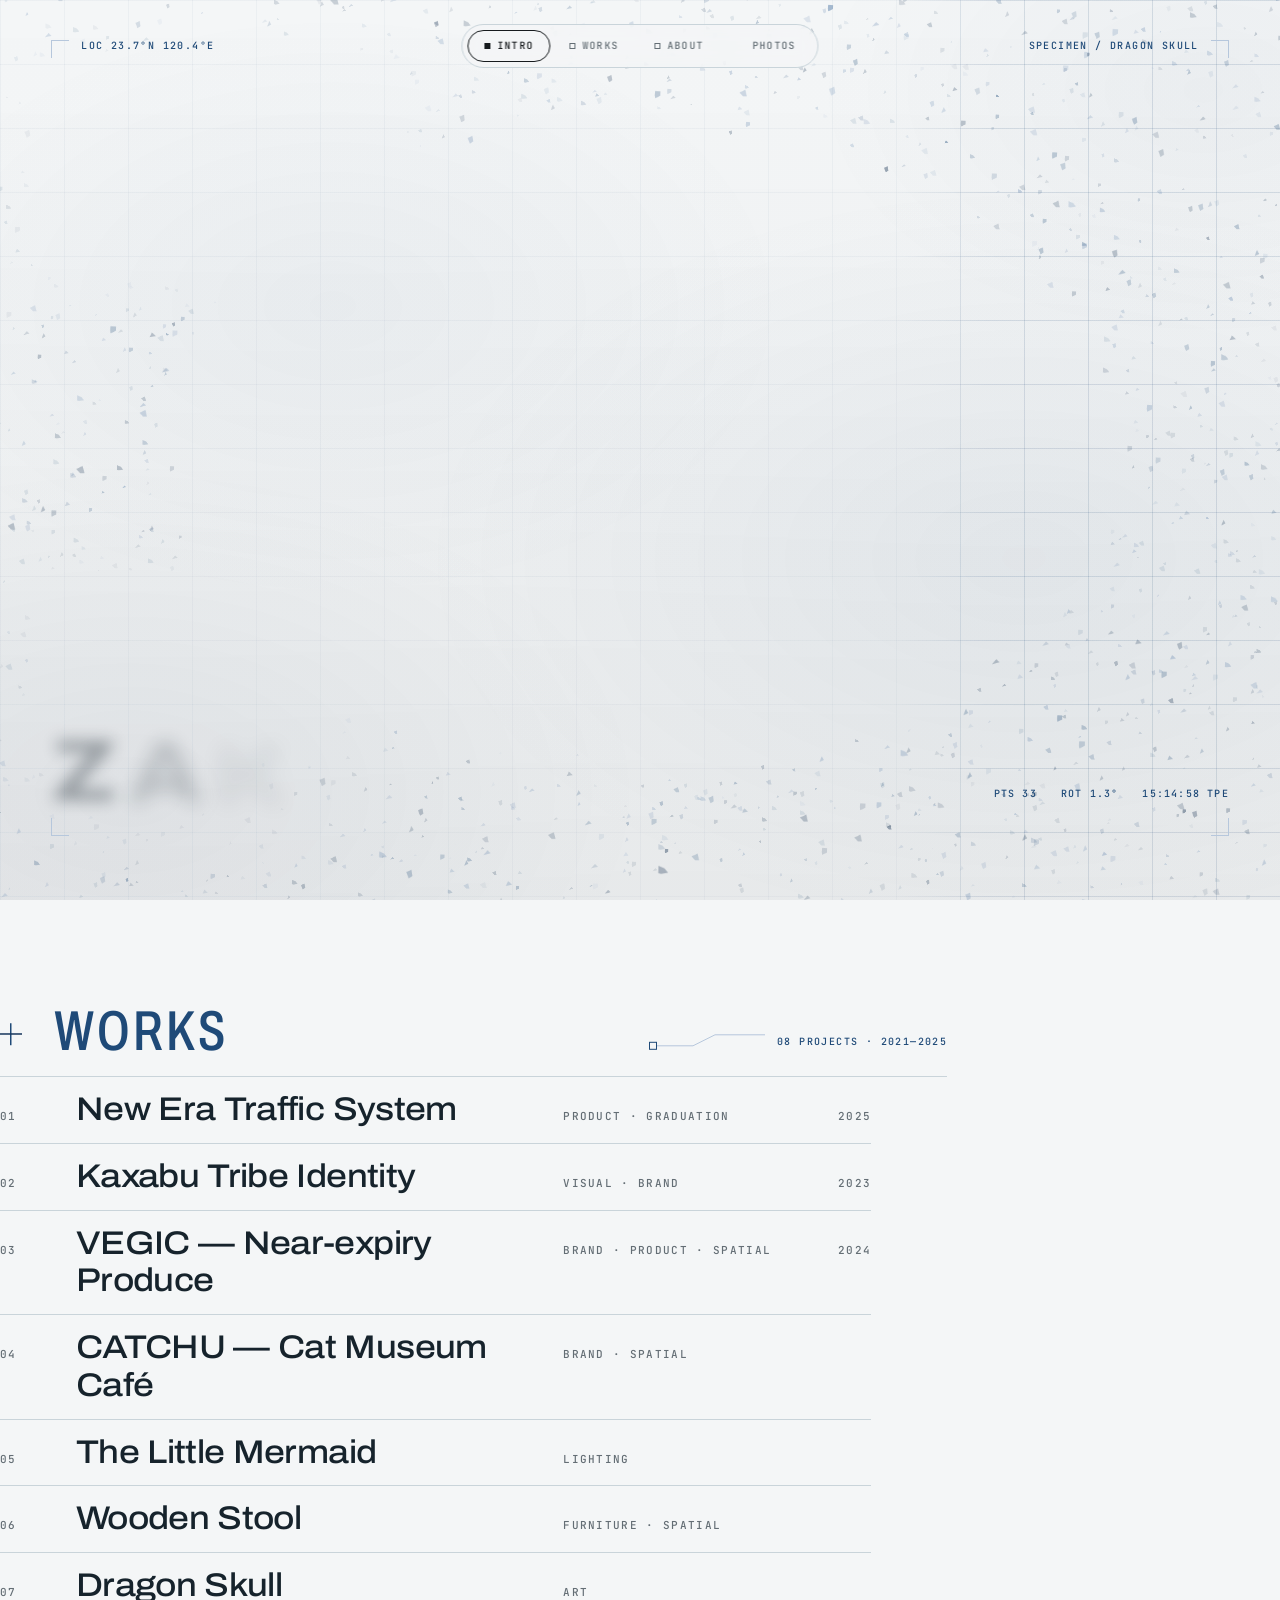
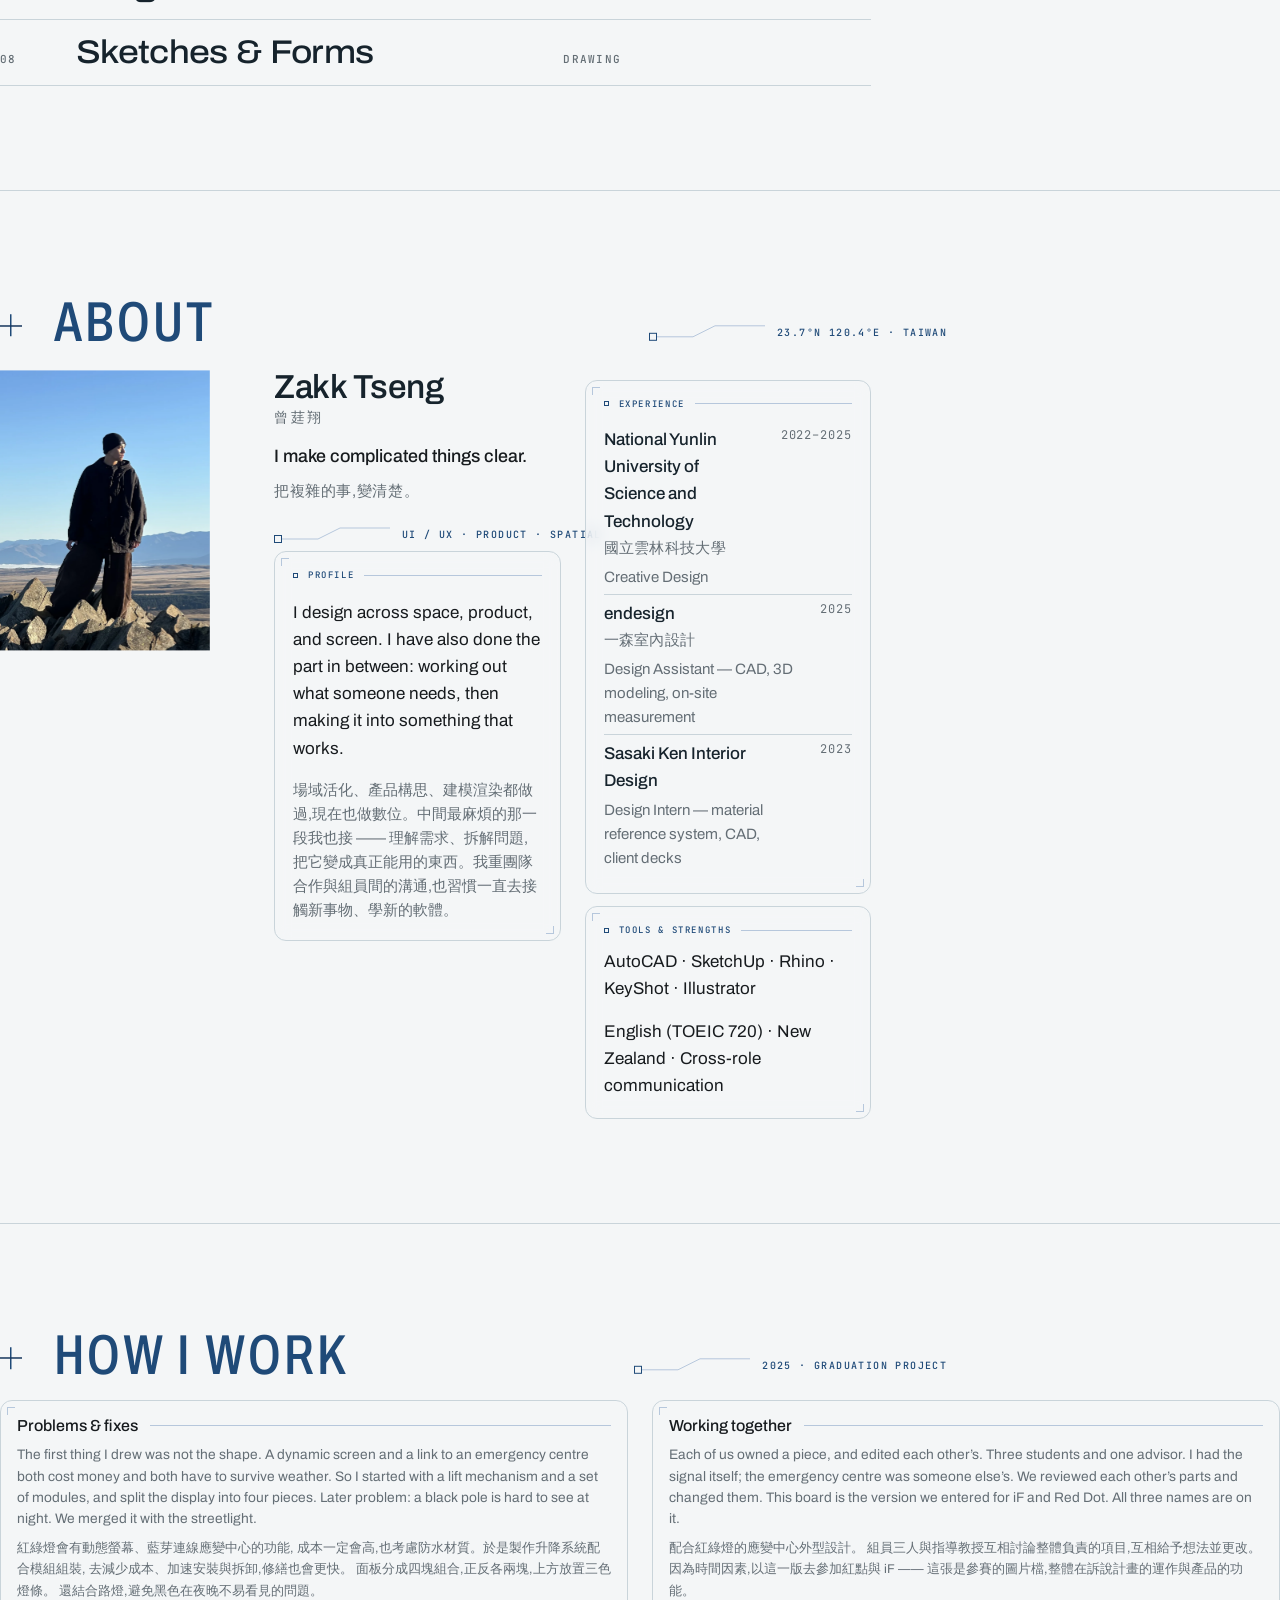
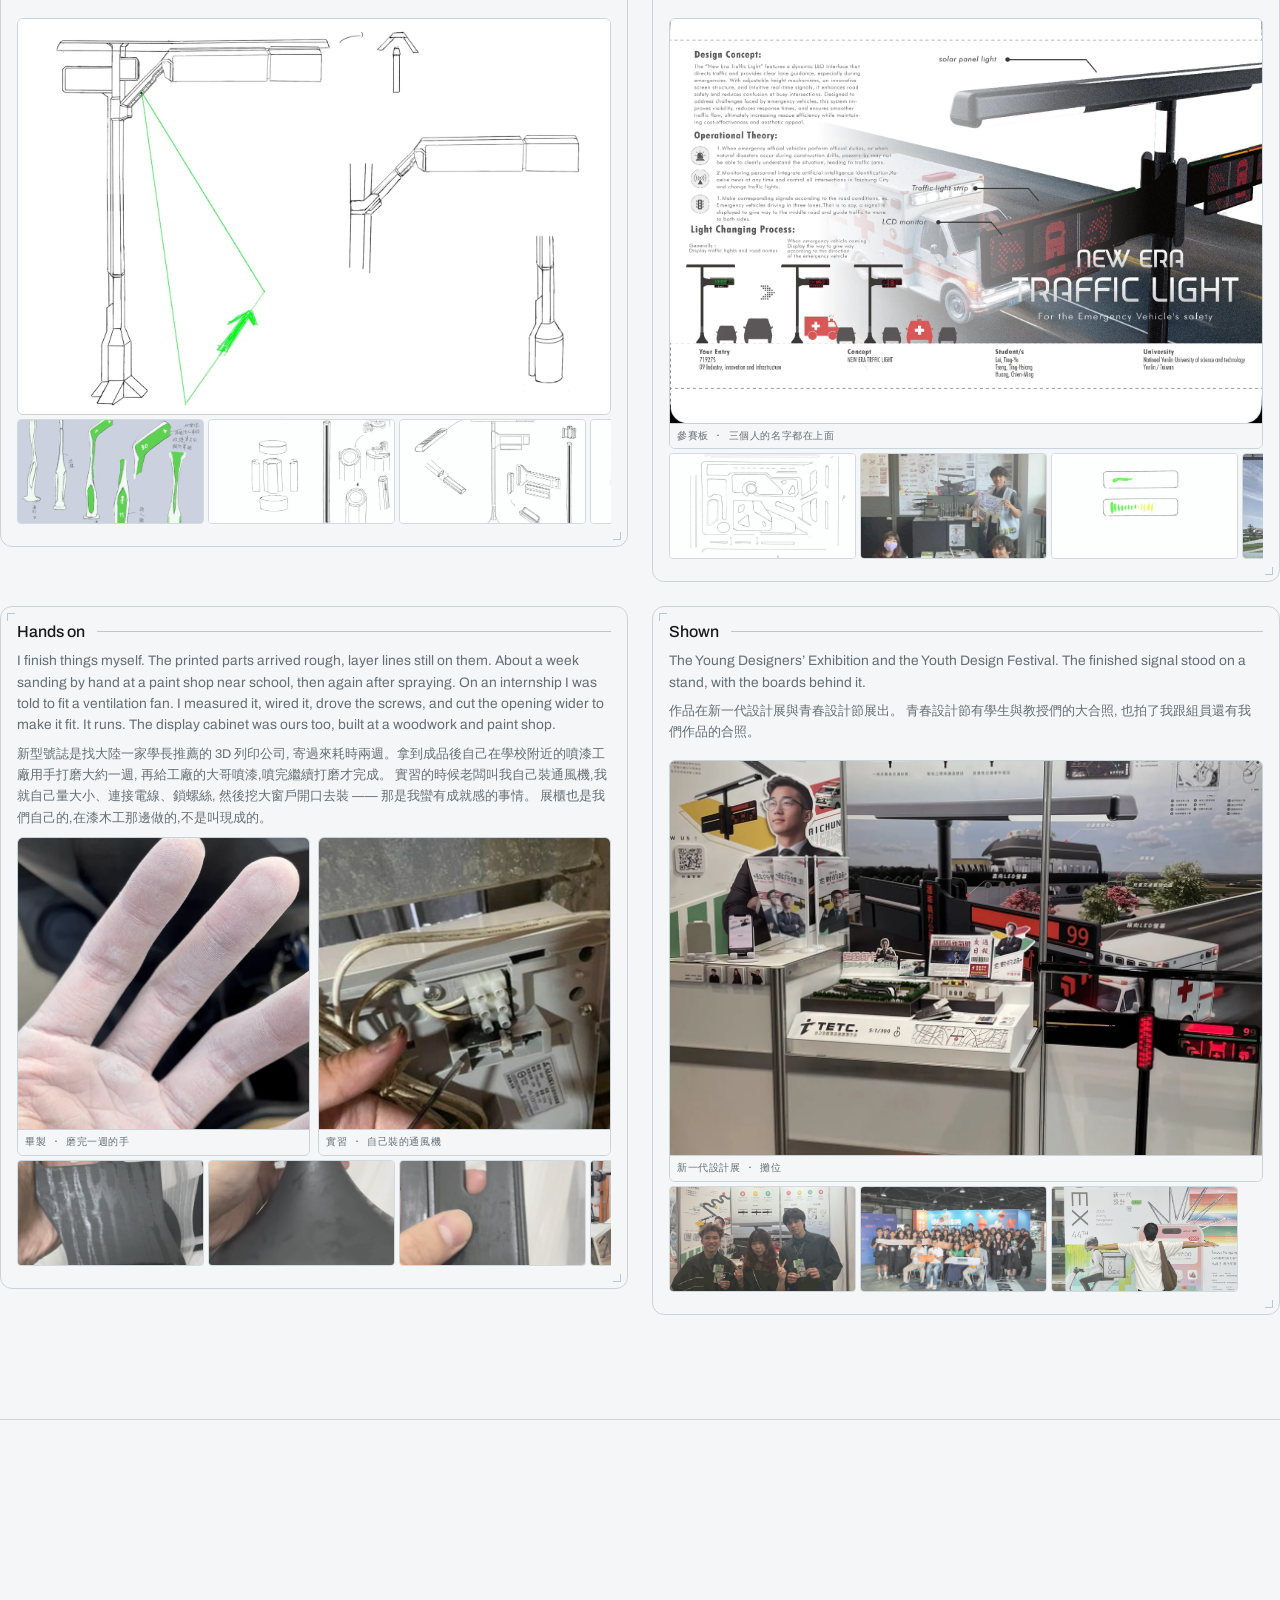
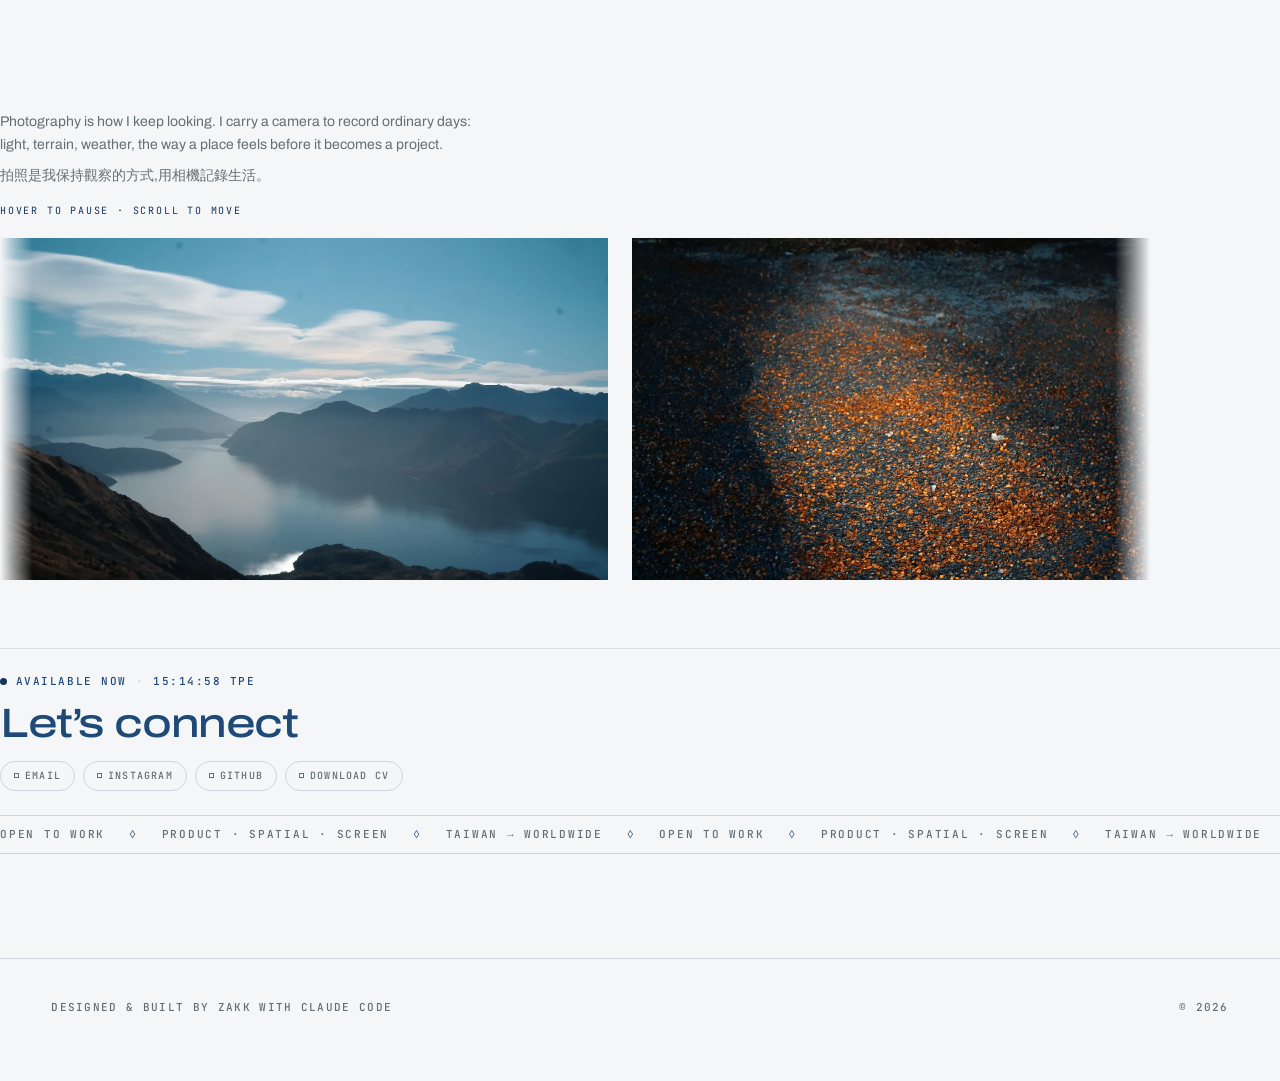
==== commit 4d2c5741: "中小視窗與 iPad:讓設計看得完整 背景:幀系統只在 1360x860 以上跑,其餘一律回到正常捲動(.is-scroll)。 實測常見情況幾乎都落在備援:1536x739(Windows 125%" ====
--- a/index.html
+++ b/index.html
@@ -34,7 +34,7 @@
   <link rel="preload" href="assets/3d/dragon.webp" as="image" type="image/webp">
 
   <!-- ?v= 是快取版本號:改完 CSS/JS 記得 +1,瀏覽器才會抓新的 -->
-  <link rel="stylesheet" href="css/style.css?v=176">
+  <link rel="stylesheet" href="css/style.css?v=183">
 </head>
 
 <body>
@@ -344,6 +344,13 @@
                      建模渲染 / 重團隊合作與組員間的溝通 / 熱愛接觸新事物,學習新軟體)
                    · 寫白一點、不要壓縮 —— 他嫌原本「太精簡」 -->
             <p lang="zh-Hant" class="about__intro-zh">場域活化、產品構思、建模渲染都做過,現在也做數位。中間最麻煩的那一段我也接 —— 理解需求、拆解問題,把它變成真正能用的東西。我重團隊合作與組員間的溝通,也習慣一直去接觸新事物、學新的軟體。</p>
+            <!-- 🔴 iPad / 中等視窗專用的短版(.is-scroll 才顯示,見 style.css)。
+                 那邊要把右邊讓給龍骨粒子,所以整張卡不能太高 ——
+                 英文那段和上面這段長中文都藏起來,只留這一句。
+                 ⚠️ 用字全部從他自己的話來:「都做過」「也做數位」
+                    「最麻煩的中間那段我也接」「做得出來的東西」。
+                    不要換成比較漂亮的說法,他看得出來。 -->
+            <p lang="zh-Hant" class="about__intro-zh about__intro-zh--short">場域、產品、建模渲染都做過,現在也做數位。最麻煩的中間那段我也接:把需求拆開,變成做得出來的東西。新的軟體邊做邊學。</p>
           </div>
 
           <p class="about__cta reveal" style="--delay: 240ms">
@@ -753,6 +760,6 @@
     <p>&copy; 2026</p>
   </footer>
 
-  <script src="js/main.js?v=219"></script>
+  <script src="js/main.js?v=225"></script>
 </body>
 </html>
--- a/css/style.css
+++ b/css/style.css
@@ -2645,6 +2645,15 @@
   .dragon-side { display: block; }
 }
 
+/* 🔴 窄視窗(iPad)也要顯示。⚠️ 這條要跟 js/main.js 的門檻一致,改一邊就要改另一邊。
+   位置從「右邊 30%」改成「右邊 38%」—— 這個帶的 About / Works 都已經收窄,
+   內容結束在 x 816(1180 寬),骨頭往左一點才站得住。
+   ⚠️ 只給 1024–1199。1200 以上內容本來就是 78% / 70%,
+      套 62vw 會讓骨頭壓進內容(實測 1366 壓 218px)。 */
+@media (min-width: 1024px) and (max-width: 1199px) {
+  .is-scroll .dragon-side { display: block; left: 62vw; width: 38vw; }
+}
+
 
 /* ═══════════ 1200–1440:骨頭看得到,但內容不能被擠爛 ═══════════
    Zakk 要在筆電上也看到右邊的龍骨,所以「內容 70%」那條規則從 1441 降到 1200。
@@ -3452,6 +3461,94 @@
   #how2 .how { grid-template-columns: repeat(3, minmax(0, 1fr)); }
 }
 
+/* 🔴 iPad 與中等視窗:一排硬塞四格,在 1180 寬時每格只有 253px,
+   縮圖列縮到 **69×39px** —— 那是指甲大小,而且觸控裝置沒有 hover,
+   放大檢視也是關掉的,等於那幾張照片根本看不到。
+   (Zakk 面試都是先給對方看 iPad,所以這是主場不是邊緣情況。)
+
+   改成 2 欄之後實測:縮圖 156×88px、中文一行從 8 字變 28 字。
+
+   ⚠️ 只在 .is-scroll 下改。上面那條「一定要排成一排」的理由是
+   幀系統的 .frame__pin 會把折行的部分裁掉(實測溢出 370px)——
+   但 .is-scroll 是正常捲動的長頁,沒有框也不會裁,變長沒有關係。
+   ⚠️ 限 901px 以上。900 以下本來就是單欄(下面那條),
+      不加這個下限的話,這條權重比較高會把手機也變成 2 欄。 */
+/* ═══════════ .is-scroll 的兩個帶 ═══════════
+   幀系統關掉的原因有兩種,版面需求完全不同:
+
+   ① 太窄(< 1200,例如 iPad 1180)
+      CSS 沒有「內容 70/78%」那條規則,內容會吃到 92%,右邊沒有留白。
+      → About 要改直向堆疊、Works 要收窄,才騰得出骨頭的地盤。
+
+   ② 夠寬但太矮(>= 1200,例如 1366x768、1536x739、1440x790)
+      內容本來就被收到 78% / 70%,右邊的留白**已經存在** ——
+      這裡不需要動版面,只是少了釘住的動畫而已。
+      ⚠️ 我一度把兩種情況混為一談,結果 1366 上骨頭被推到 x 847,
+         壓進內容 218px。分帶處理才對。
+
+   兩個帶共通的只有一件事:How I work 一排四格在這些尺寸都太擠。 */
+
+/* ── 共通:How I work 改兩欄 ──
+   🔴 一排硬塞四格,1180 寬時每格只有 253px,縮圖列縮到 69x39px ——
+   那是指甲大小,而且觸控裝置沒有 hover,放大檢視也是關掉的,
+   等於那幾張照片根本看不到。(Zakk 面試都是先給對方看 iPad。)
+   改成 2 欄:1180 → 縮圖 156px、1366 → 183px。
+
+   ⚠️ 只在 .is-scroll 下改。上面那條「一定要排成一排」的理由是
+   幀系統的 .frame__pin 會把折行的部分裁掉(實測溢出 370px)——
+   .is-scroll 是正常捲動的長頁,沒有框也不會裁,變長沒有關係。
+   ⚠️ 限 901px 以上。900 以下本來就是單欄,不加下限會把手機也變成 2 欄。 */
+@media (min-width: 901px) {
+  .is-scroll #how  .how,
+  .is-scroll #how2 .how { grid-template-columns: repeat(2, minmax(0, 1fr)); }
+}
+
+/* ── 帶 ①:窄視窗(iPad)才需要重排版面 ── */
+@media (min-width: 901px) and (max-width: 1199px) {
+
+  /* About:實測 1180,Profile 卡和 Experience 卡並排一路撐到 x 1057,
+     跟骨頭的地盤(x 880 起)重疊 177px。
+     解法是**改直向堆疊**,不是把東西縮小 ——
+     ⚠️ 試過把欄寬壓到 262px,校名折成四行、
+        「UI / UX · PRODUCT · SPATIAL」被裁掉。
+        780px 的可用寬度裡,人像欄和兩欄卡片不可能並存。 */
+  .is-scroll #about .about {
+    grid-template-columns: 225px minmax(0, 510px);
+    column-gap: 34px;
+    align-items: start;
+  }
+  .is-scroll #about .about__body { grid-template-columns: 1fr; row-gap: 22px; }
+  .is-scroll #about .panel { padding: 18px 20px; }
+
+  /* 人像下面本來空著八百多像素。改成 sticky —— 捲動時它停在左邊陪著讀,
+     那片留白就變成刻意的,不是沒排完。 */
+  .is-scroll #about .about__portrait { position: sticky; top: 96px; }
+
+  /* 只留短版中文:英文那段和長版中文講的是同一件事,
+     卡片高度從約 250px 降到 120px,骨頭才有地方站。 */
+  .is-scroll #about .about__intro > p:not(.panel__label):not(.about__intro-zh--short) { display: none; }
+  .is-scroll .about__intro-zh--short { display: block; }
+
+  /* Works 收窄,右邊讓給翅膀。
+     🔴 不收的話 Works 是滿版清單:左邊標題、右邊分類與年份,整行從頭吃到尾,
+        翅膀放上去就是壓在「PRODUCT · GRADUATION 2025」那排小字上(實測)。
+     ⚠️ 880 是從欄位分配反推的,不是抓的。這一列是四欄 grid:
+        編號 52 + 標題 1fr + 分類 198 + 年份 64,加三個 24px 欄距。
+        最長那列「VEGIC — Near-expiry Produce」在 30.7px 字級需要 465px,
+        所以容器至少要 52+465+198+64+72 = 851。
+        我先試 769 再試 820,兩次標題都折成兩行
+        (「VEGIC — Near-/expiry Produce」從連字號斷開,很醜)。 */
+  .is-scroll #works .works,
+  .is-scroll #works .section__head { max-width: 880px; }
+  /* ⚠️ .works 本身還有 76px 的右內距(桌機版預留給骨頭的),
+     容器雖然是 880,列真正只有 804,標題欄拿到 418 —— 還是不夠 465。
+     這個帶右邊的留白已經由 max-width 讓出來了,內距歸零,
+     標題欄才拿得到 494px,八列全部一行排完。 */
+  .is-scroll #works .works { padding-right: 0; }
+}
+
+.about__intro-zh--short { display: none; }
+
 @media (max-width: 900px) {
   .how { grid-template-columns: 1fr; gap: var(--s3); }
 }
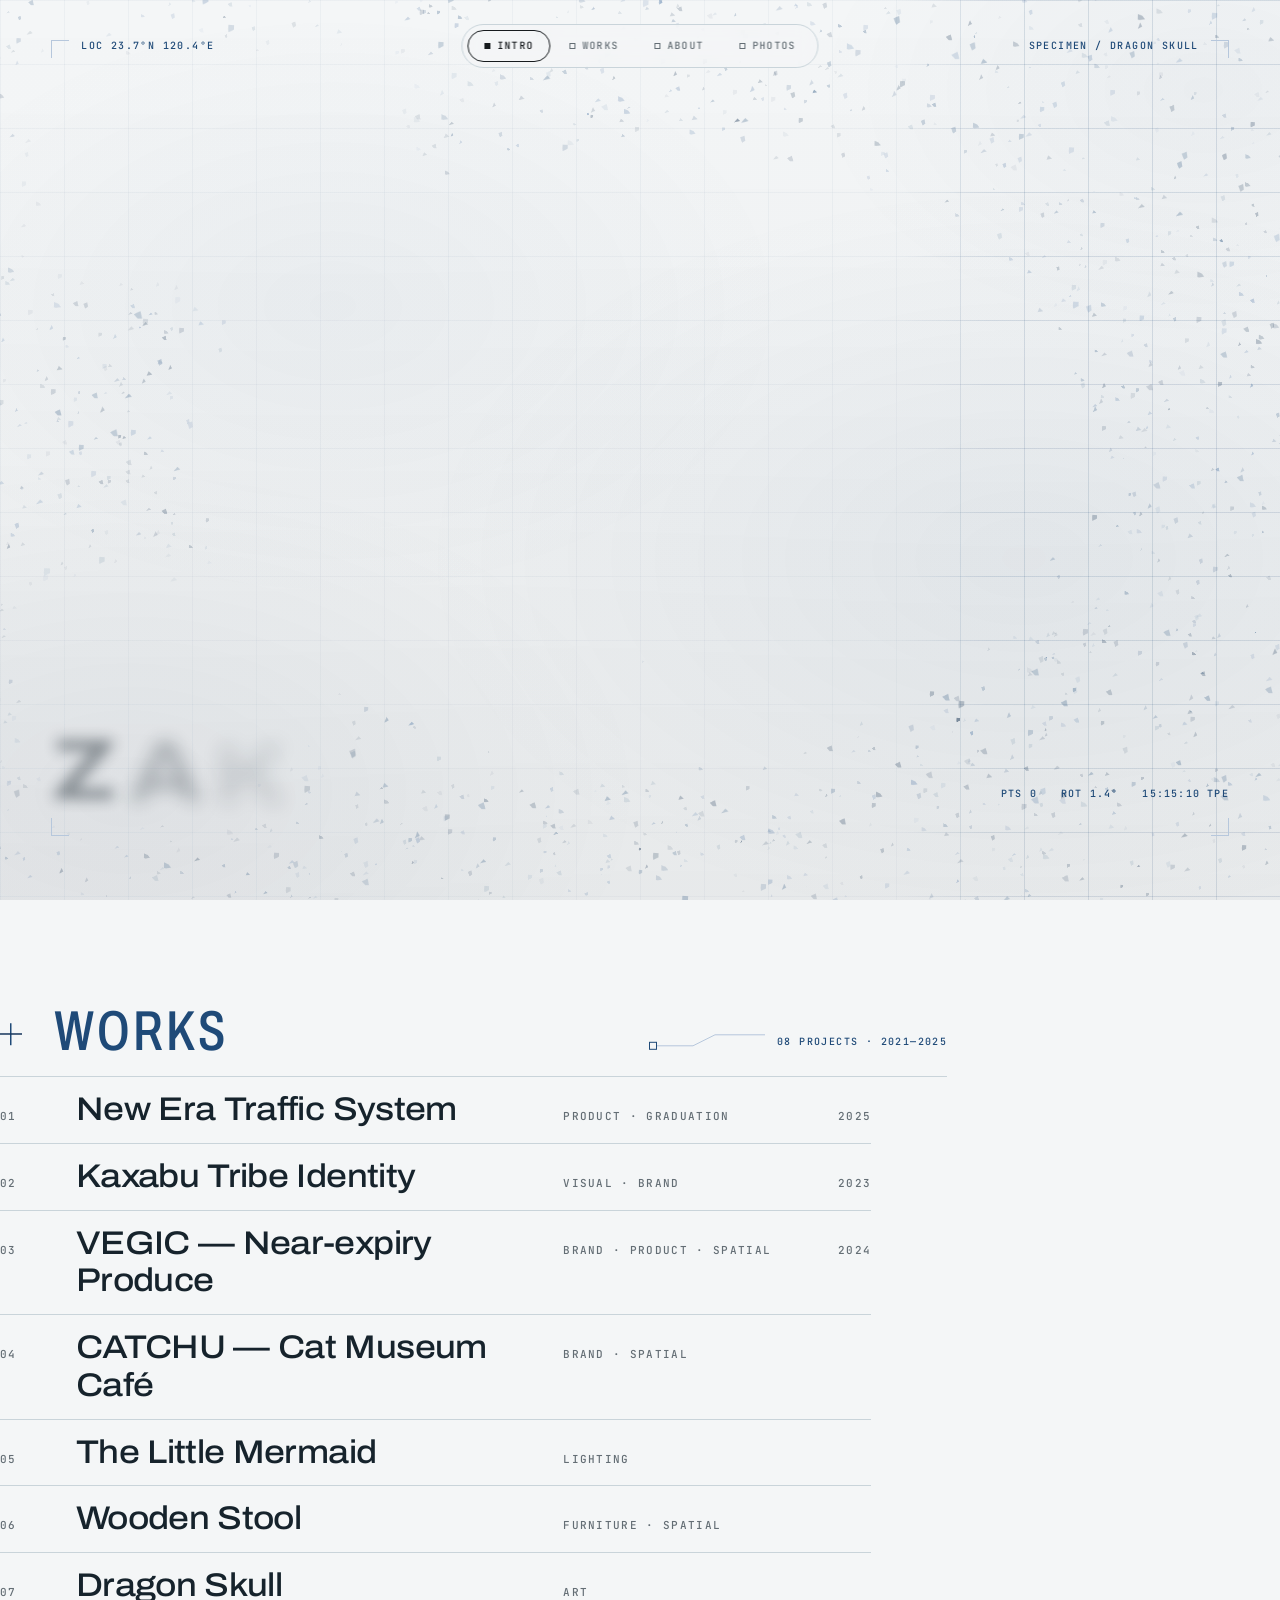
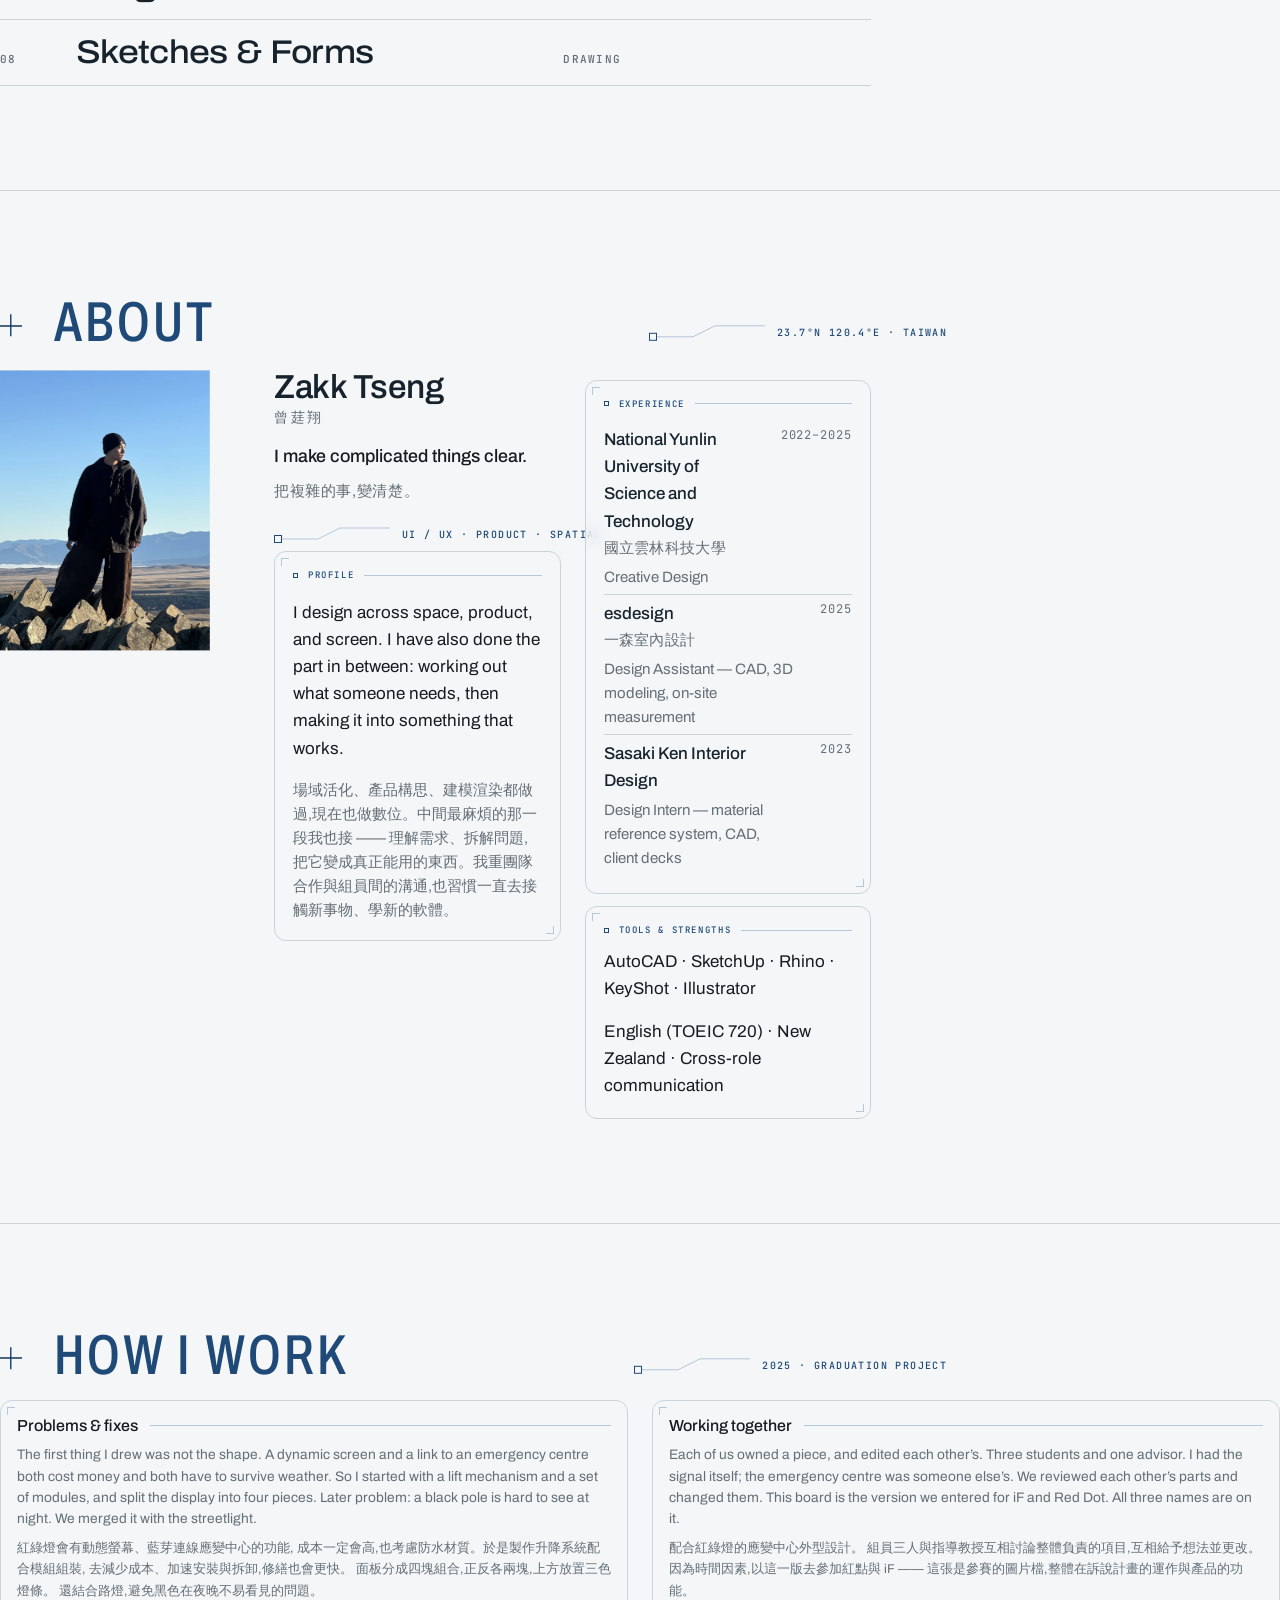
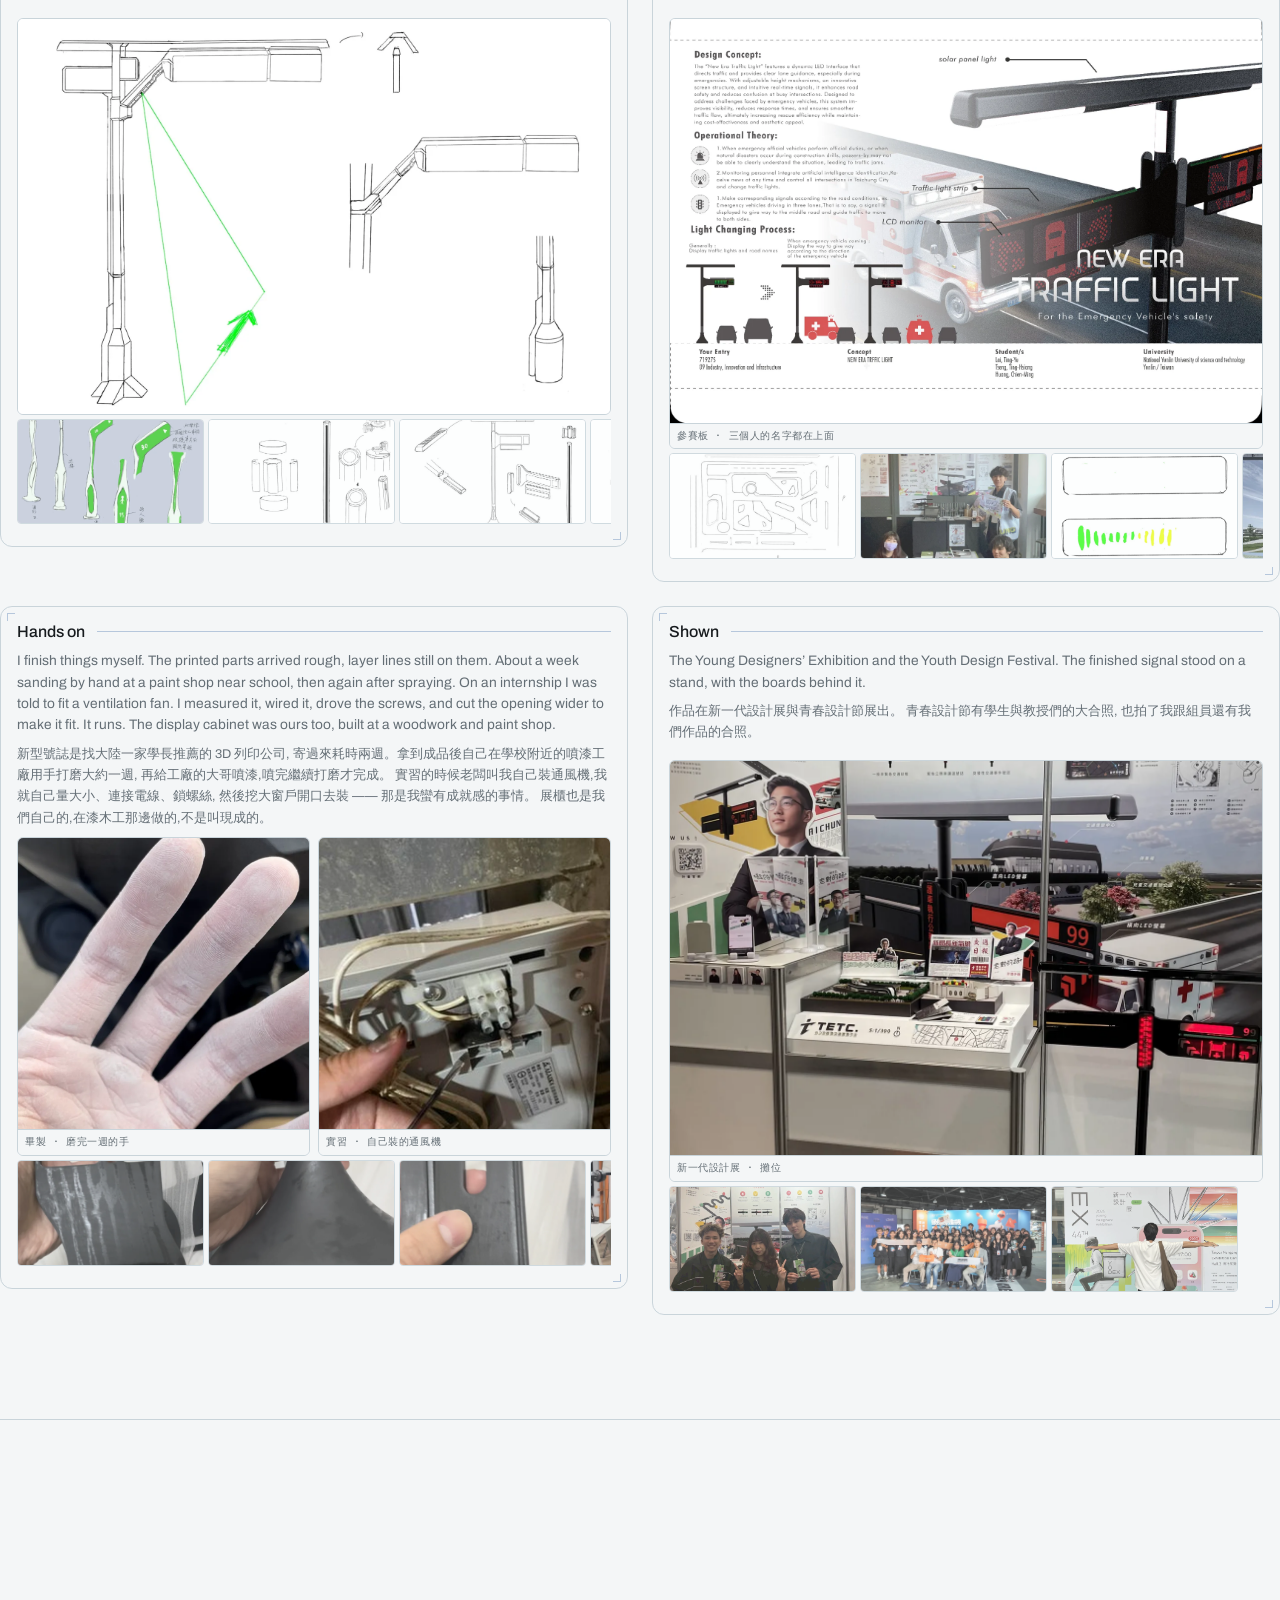
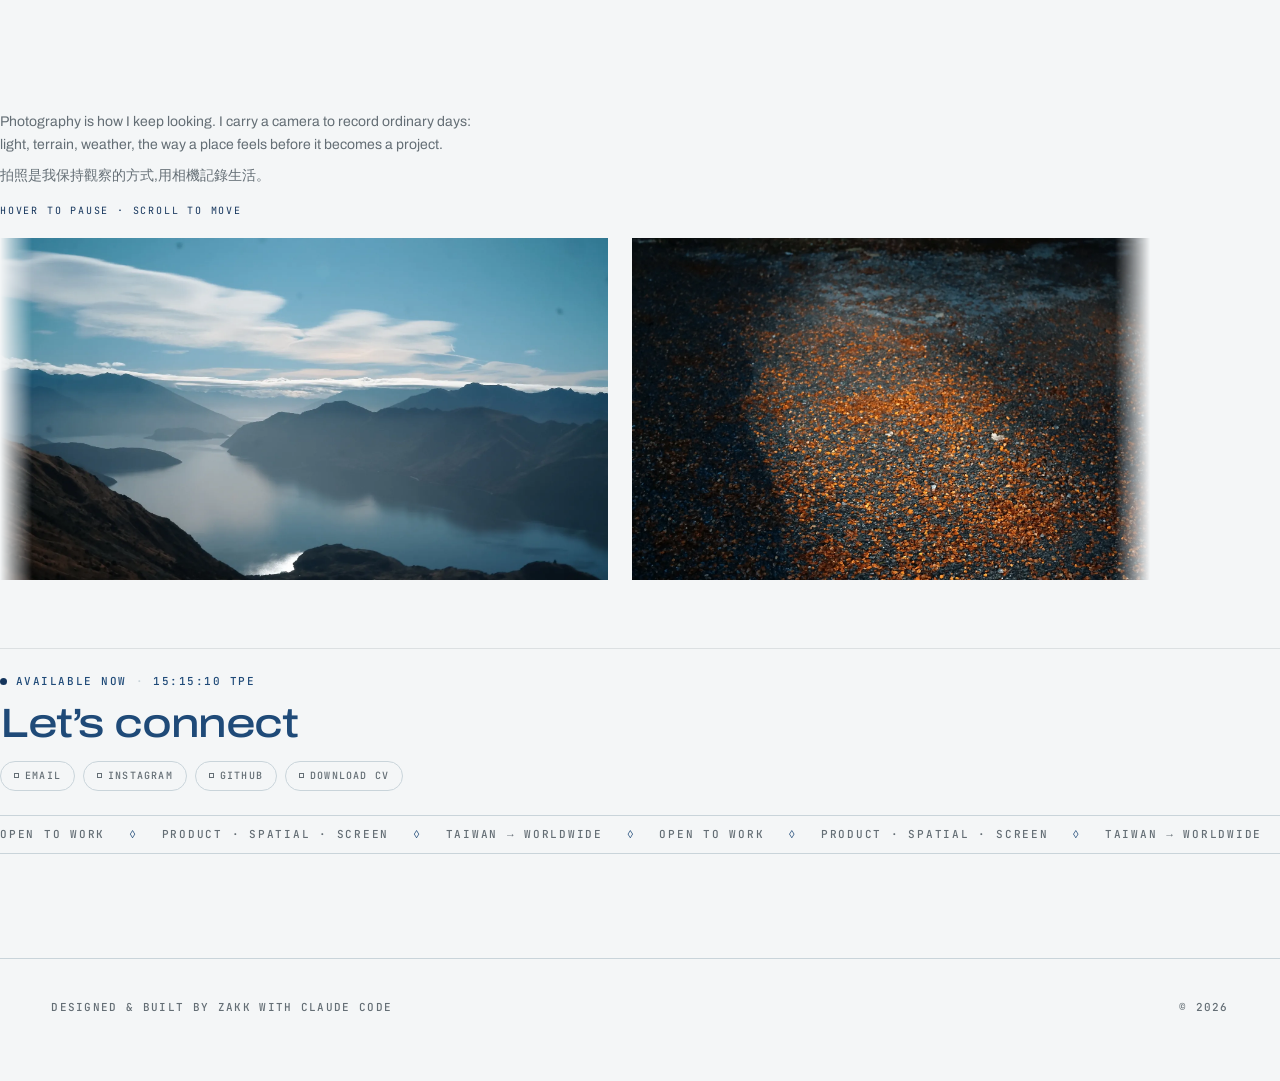
==== commit 5da3febd: "About:公司名更正為 esdesign Co-Authored-By: Claude Opus 5.5 <noreply@anthropic.com>" ====
--- a/index.html
+++ b/index.html
@@ -383,7 +383,7 @@
               </li>
               <li class="xp__row">
                 <div class="xp__main">
-                  <span class="xp__org">endesign<span class="xp__org-zh">一森室內設計</span></span>
+                  <span class="xp__org">esdesign<span class="xp__org-zh">一森室內設計</span></span>
                   <span class="xp__role">Design Assistant — CAD, 3D modeling, on-site measurement</span>
                 </div>
                 <span class="xp__time">2025</span>
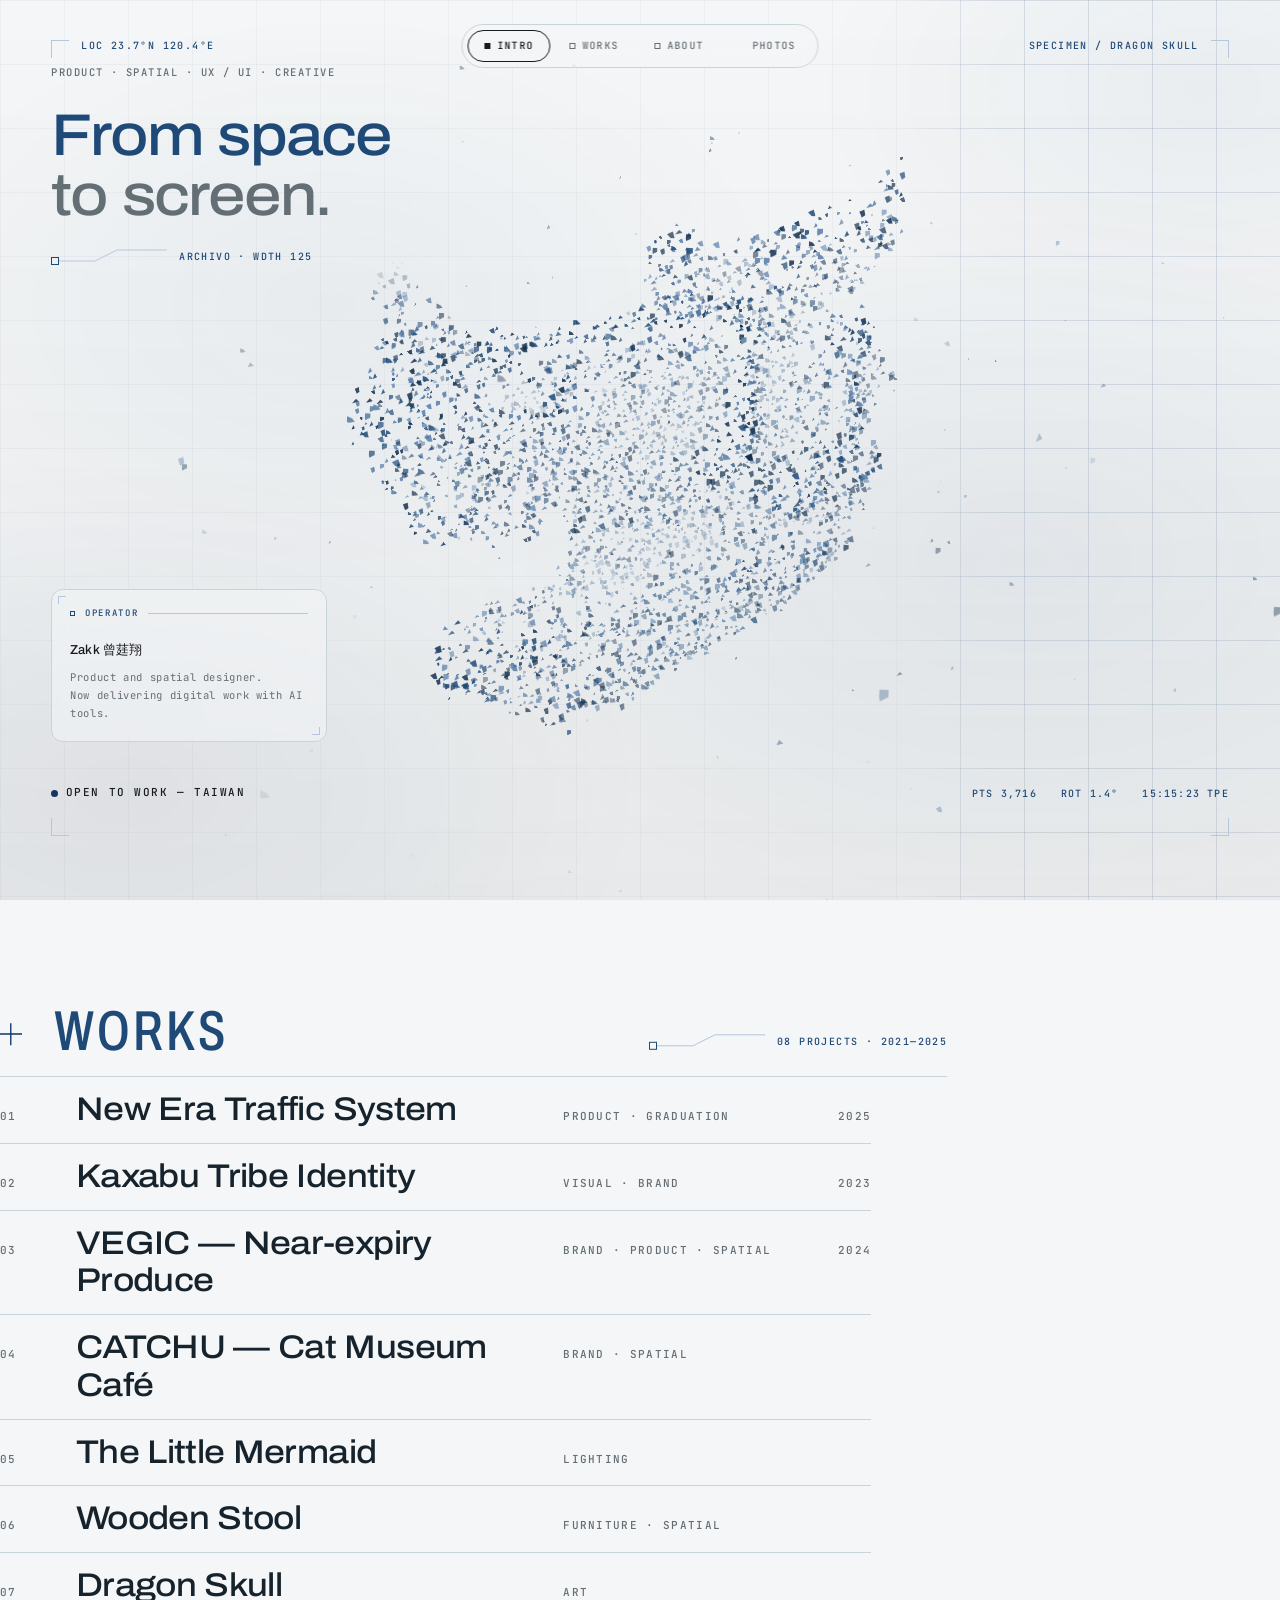
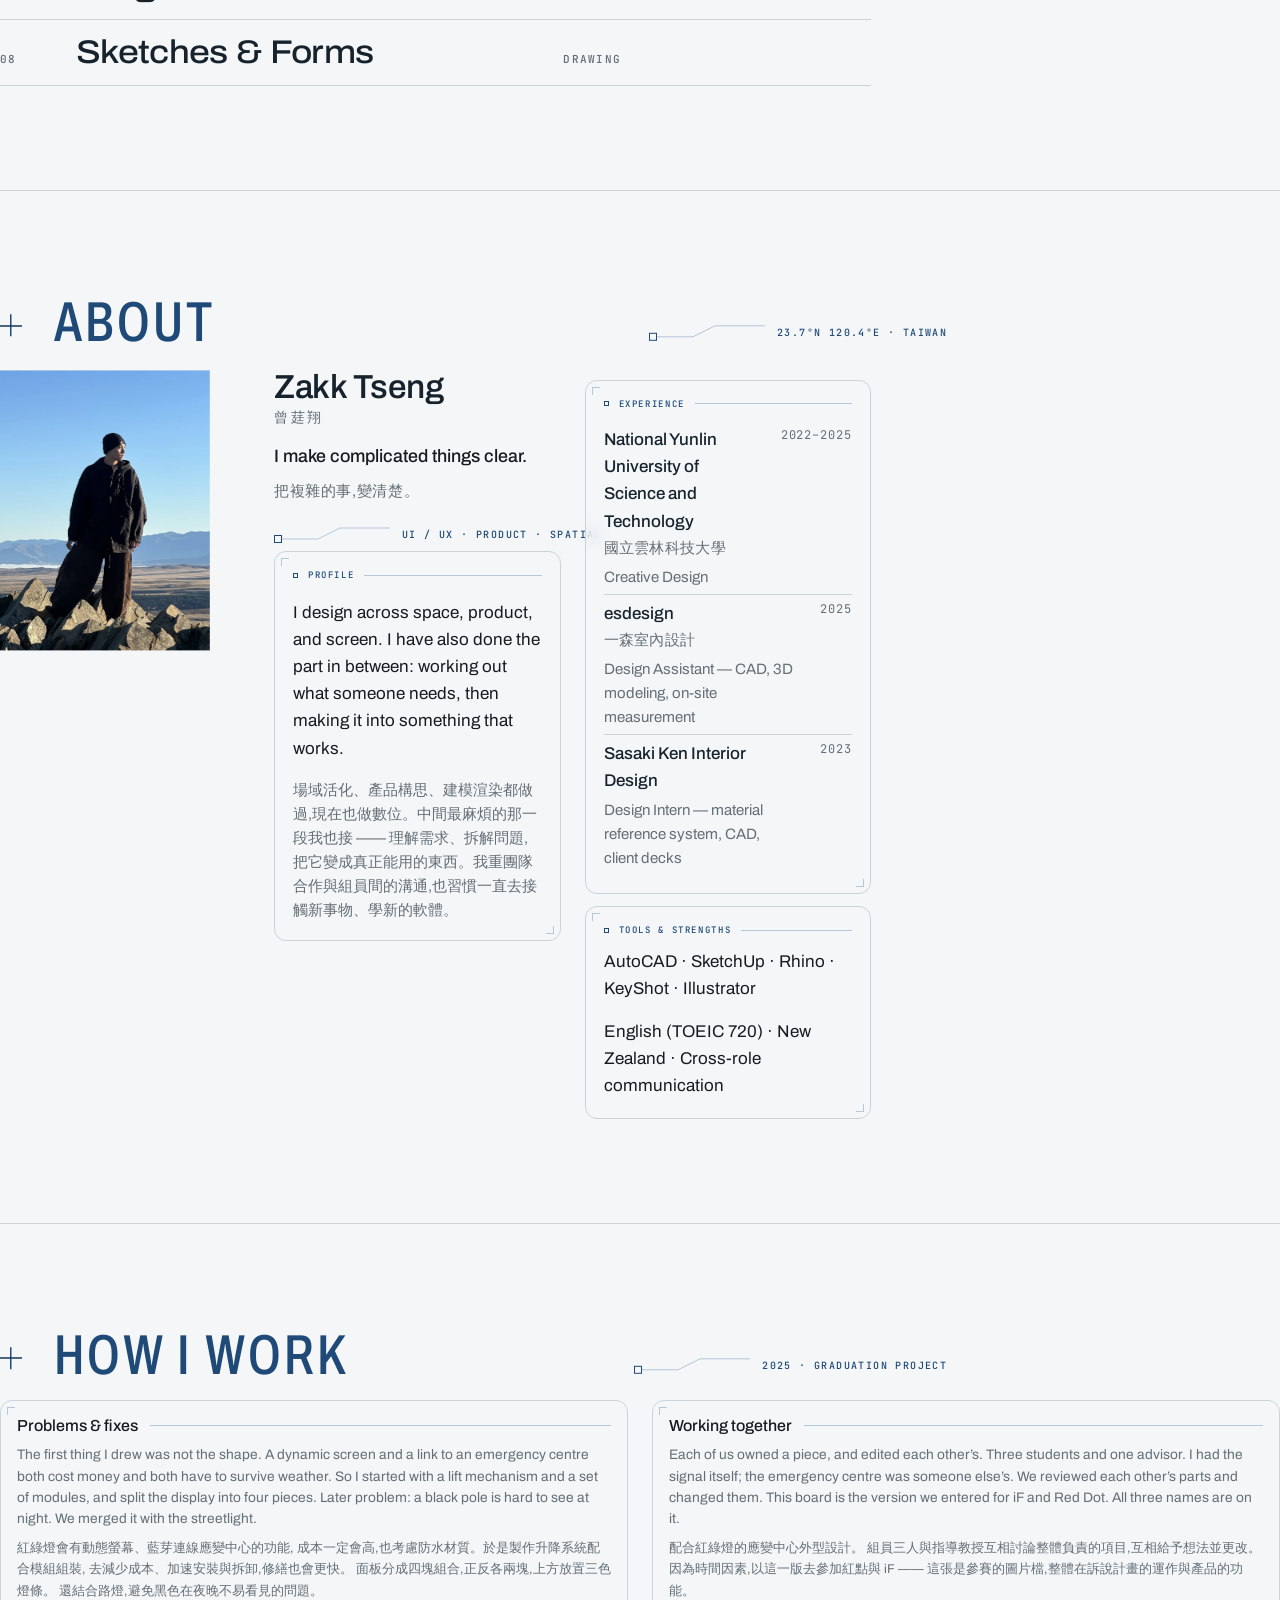
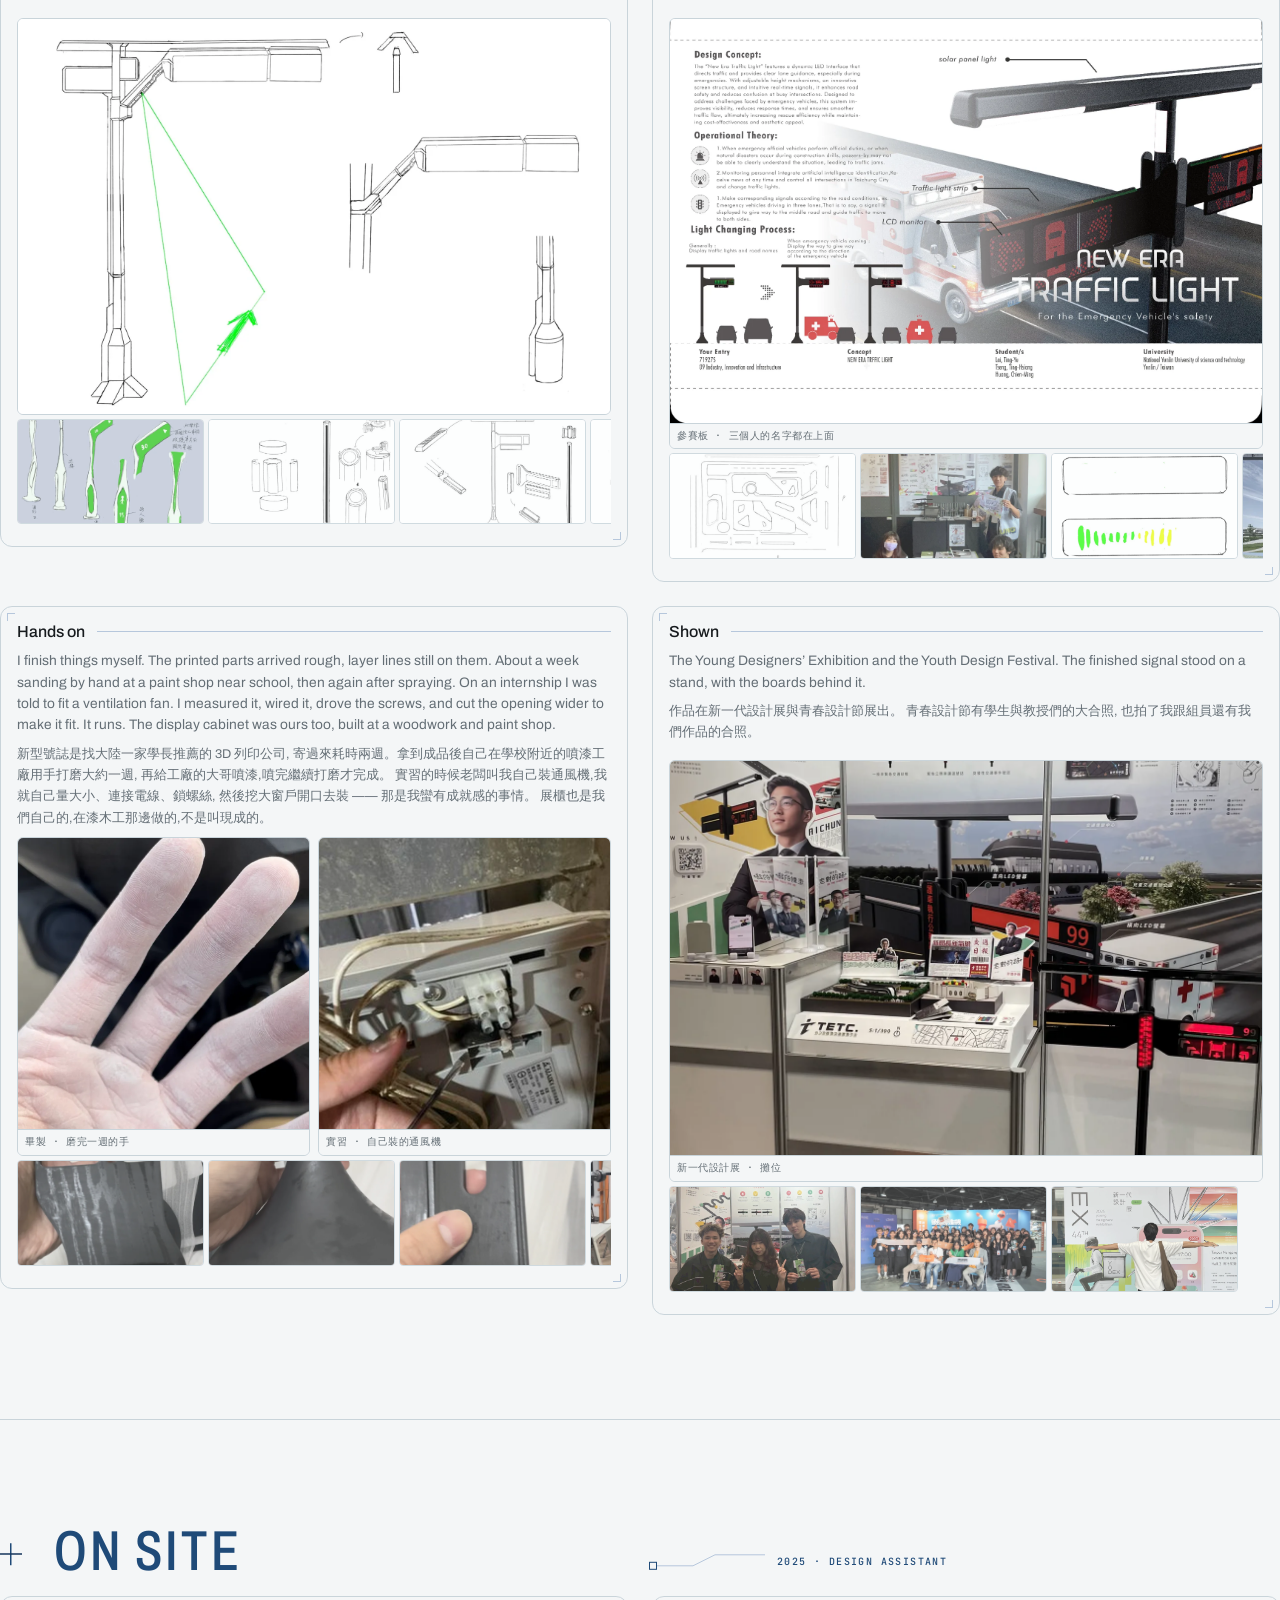
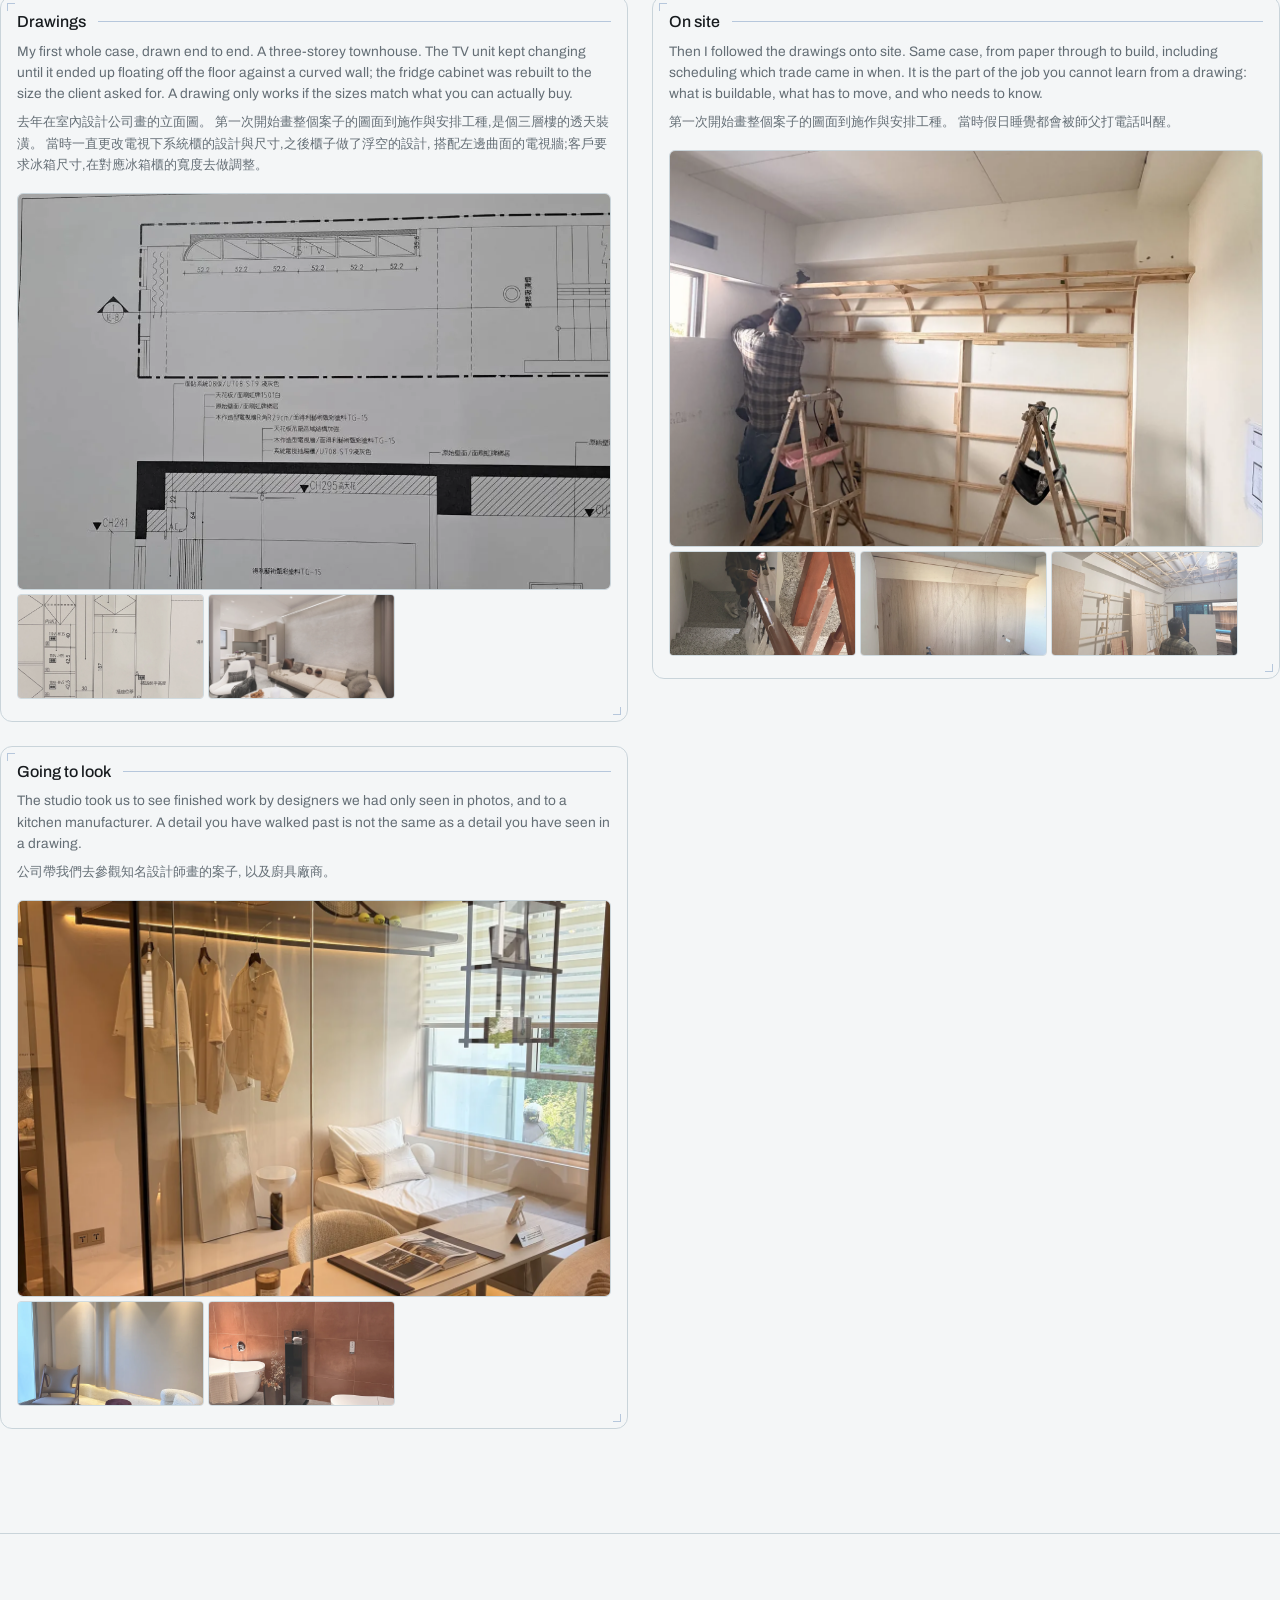
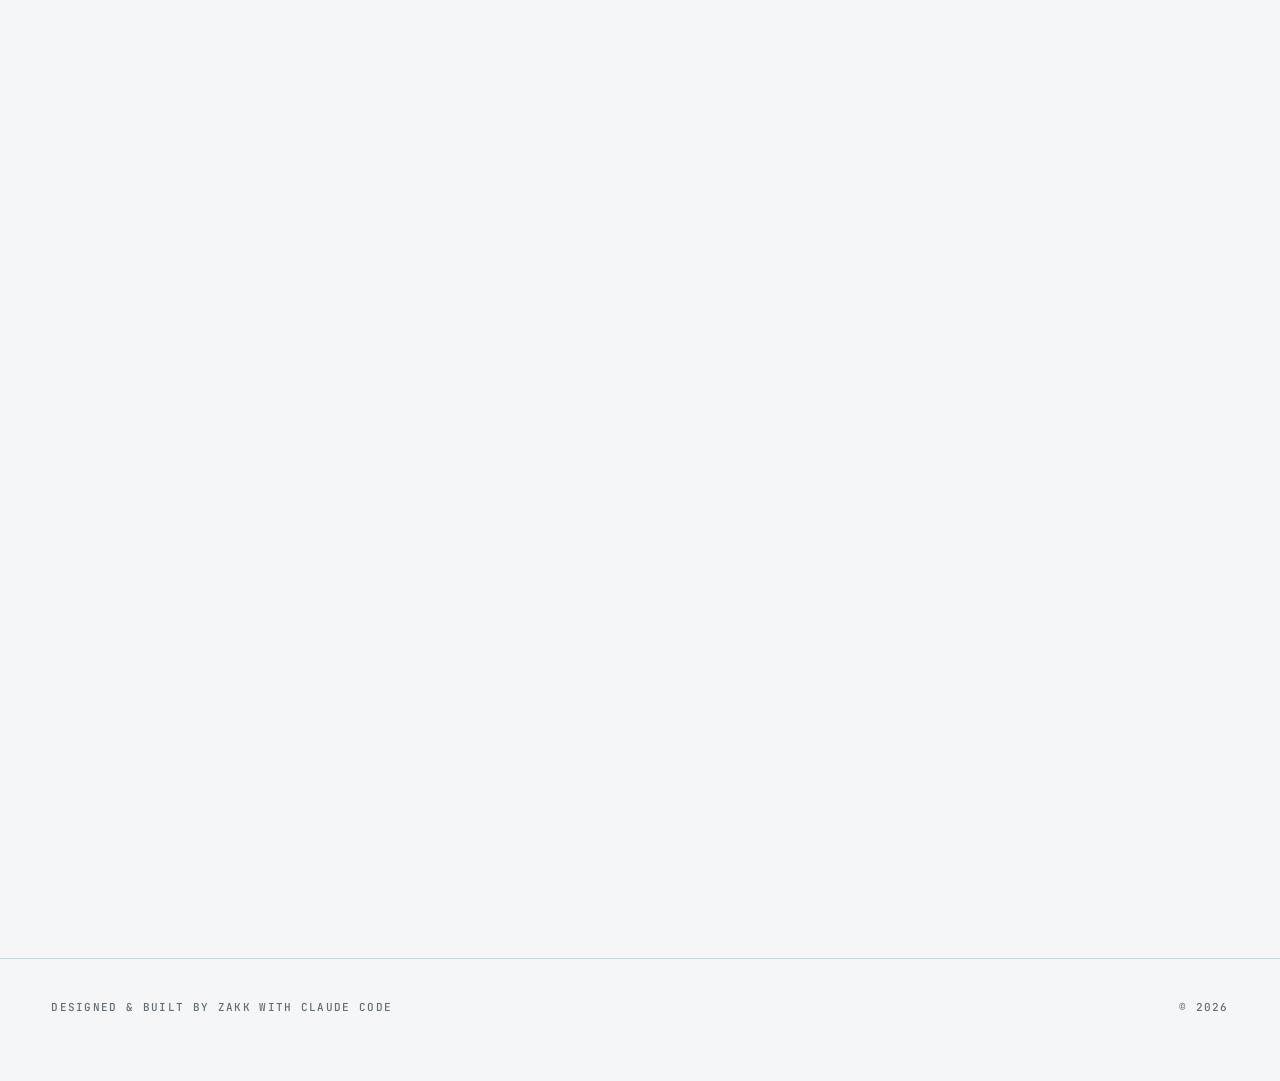
==== commit 84ab3c6c: "Download CV 換成新版英文 A4 CV Co-Authored-By: Claude Opus 5.5 <noreply@anthropic.com>" ====
--- a/index.html
+++ b/index.html
@@ -355,7 +355,7 @@
 
           <p class="about__cta reveal" style="--delay: 240ms">
             Currently open to work, in design and beyond.
-            <a class="about__cv" href="assets/cv/zakk-tseng-cv.pdf" download>Download CV &darr;</a>
+            <a class="about__cv" href="assets/cv/zakk-tseng-cv.pdf" download="Ting-Hsiang Tseng_CV.pdf">Download CV &darr;</a>
           </p>
 
          </div><!-- /about__col--text -->
@@ -737,7 +737,7 @@
             <i class="chip__mark" aria-hidden="true"></i>Instagram</a></li>
           <li><a class="chip" href="https://github.com/zakkg5" target="_blank" rel="noopener">
             <i class="chip__mark" aria-hidden="true"></i>GitHub</a></li>
-          <li><a class="chip" href="assets/cv/zakk-tseng-cv.pdf" download>
+          <li><a class="chip" href="assets/cv/zakk-tseng-cv.pdf" download="Ting-Hsiang Tseng_CV.pdf">
             <i class="chip__mark" aria-hidden="true"></i>Download CV</a></li>
         </ul>
 
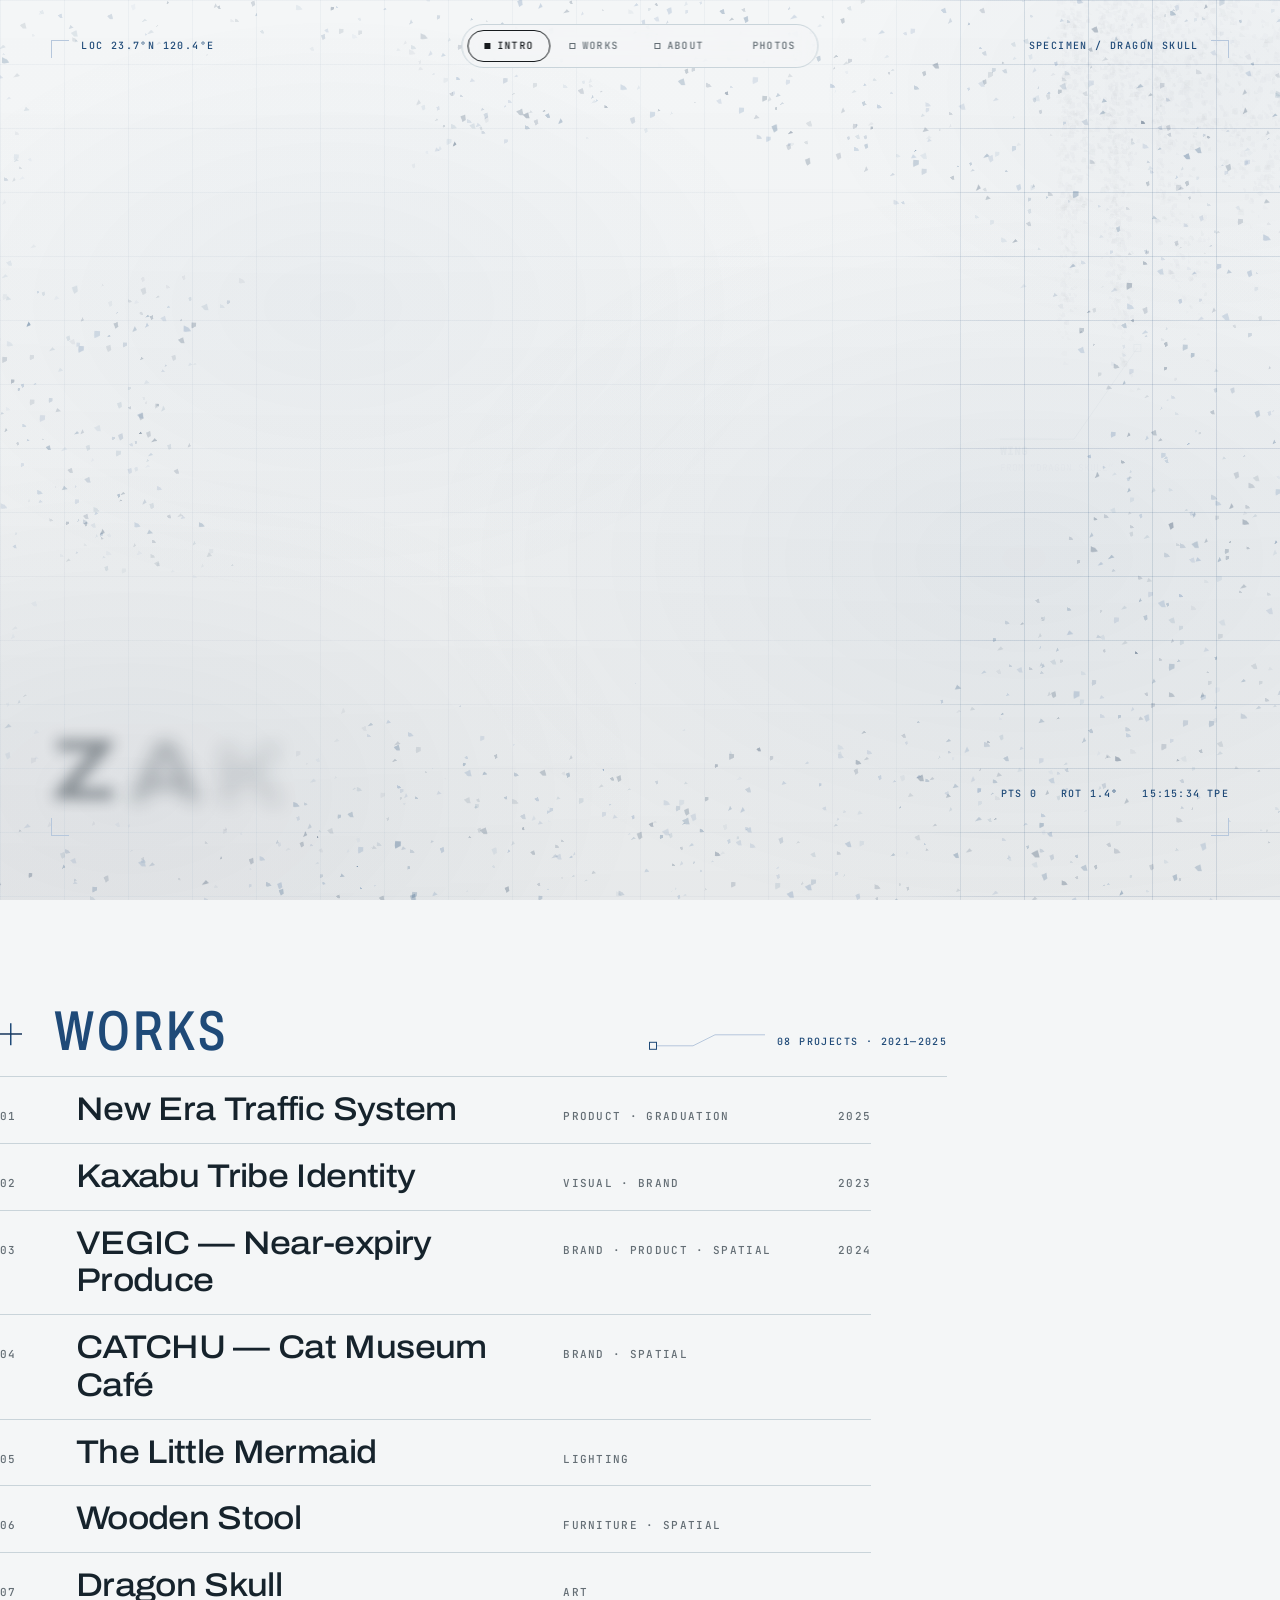
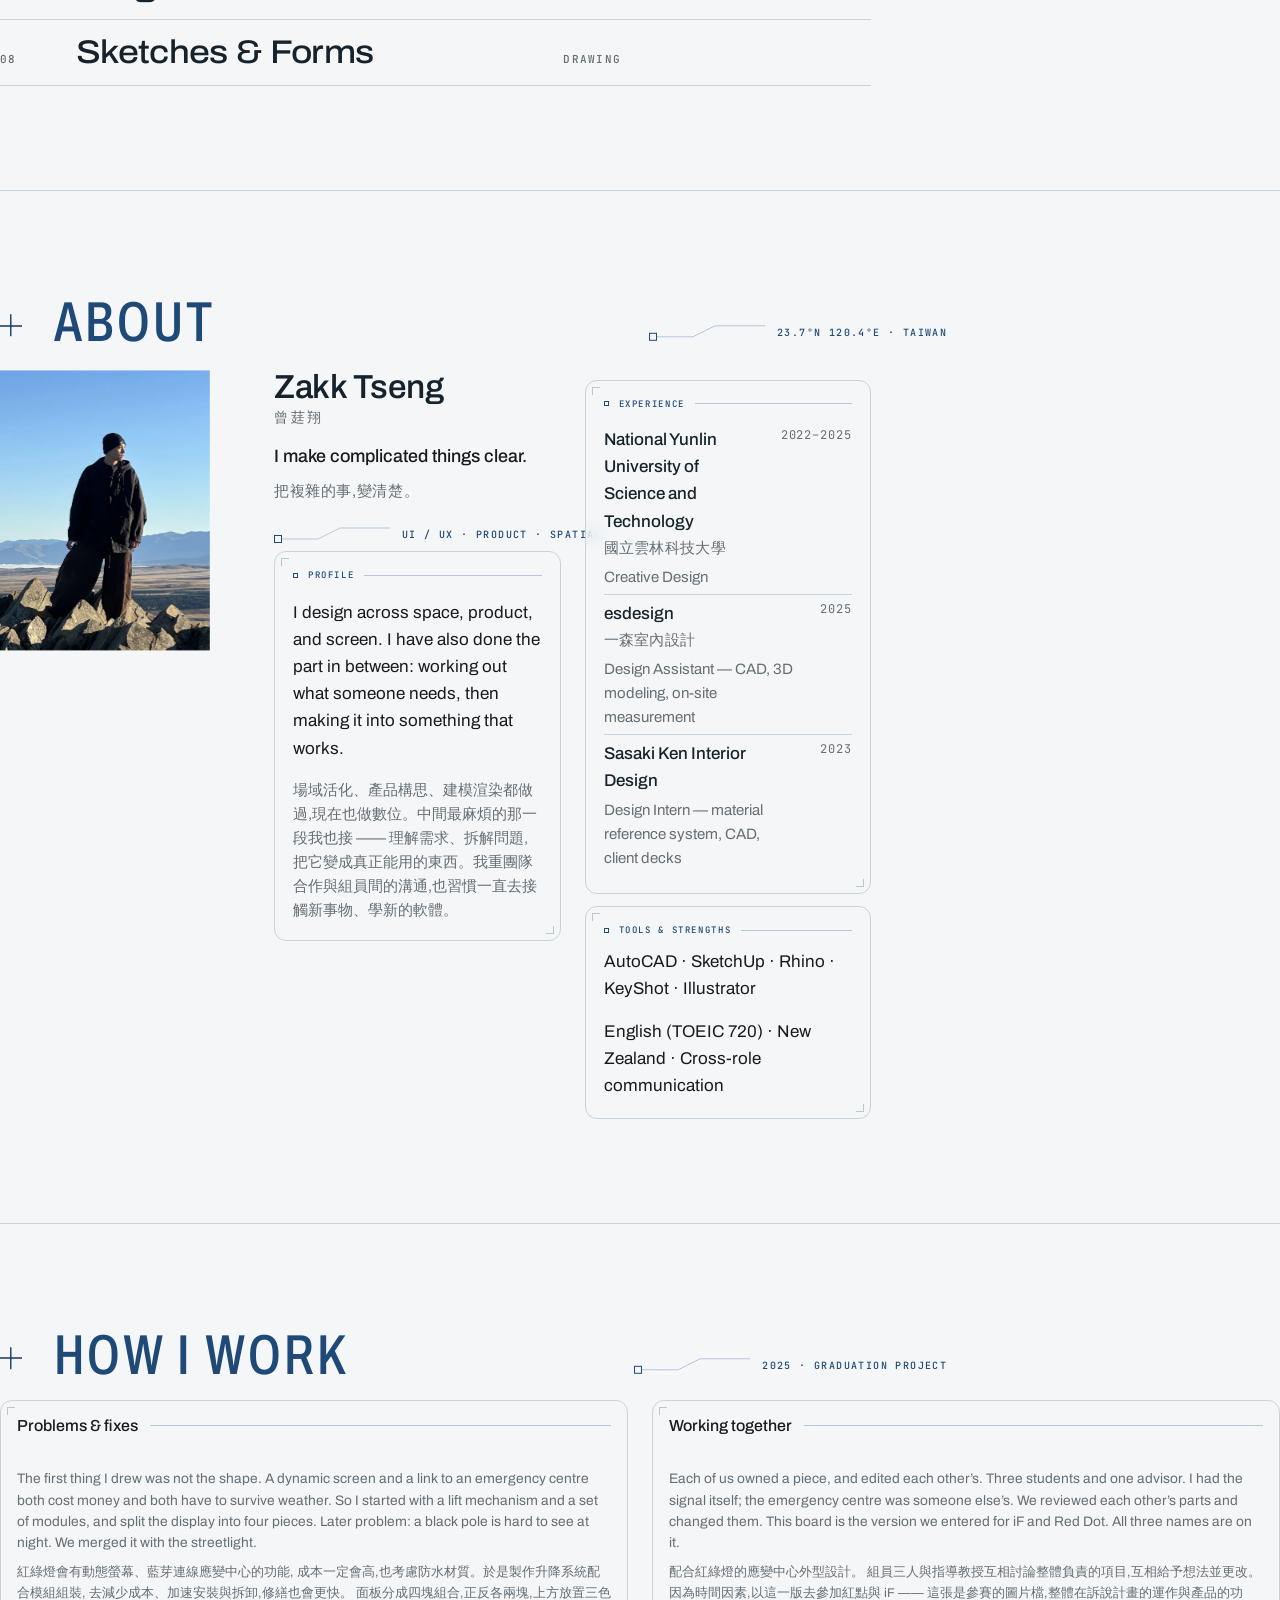
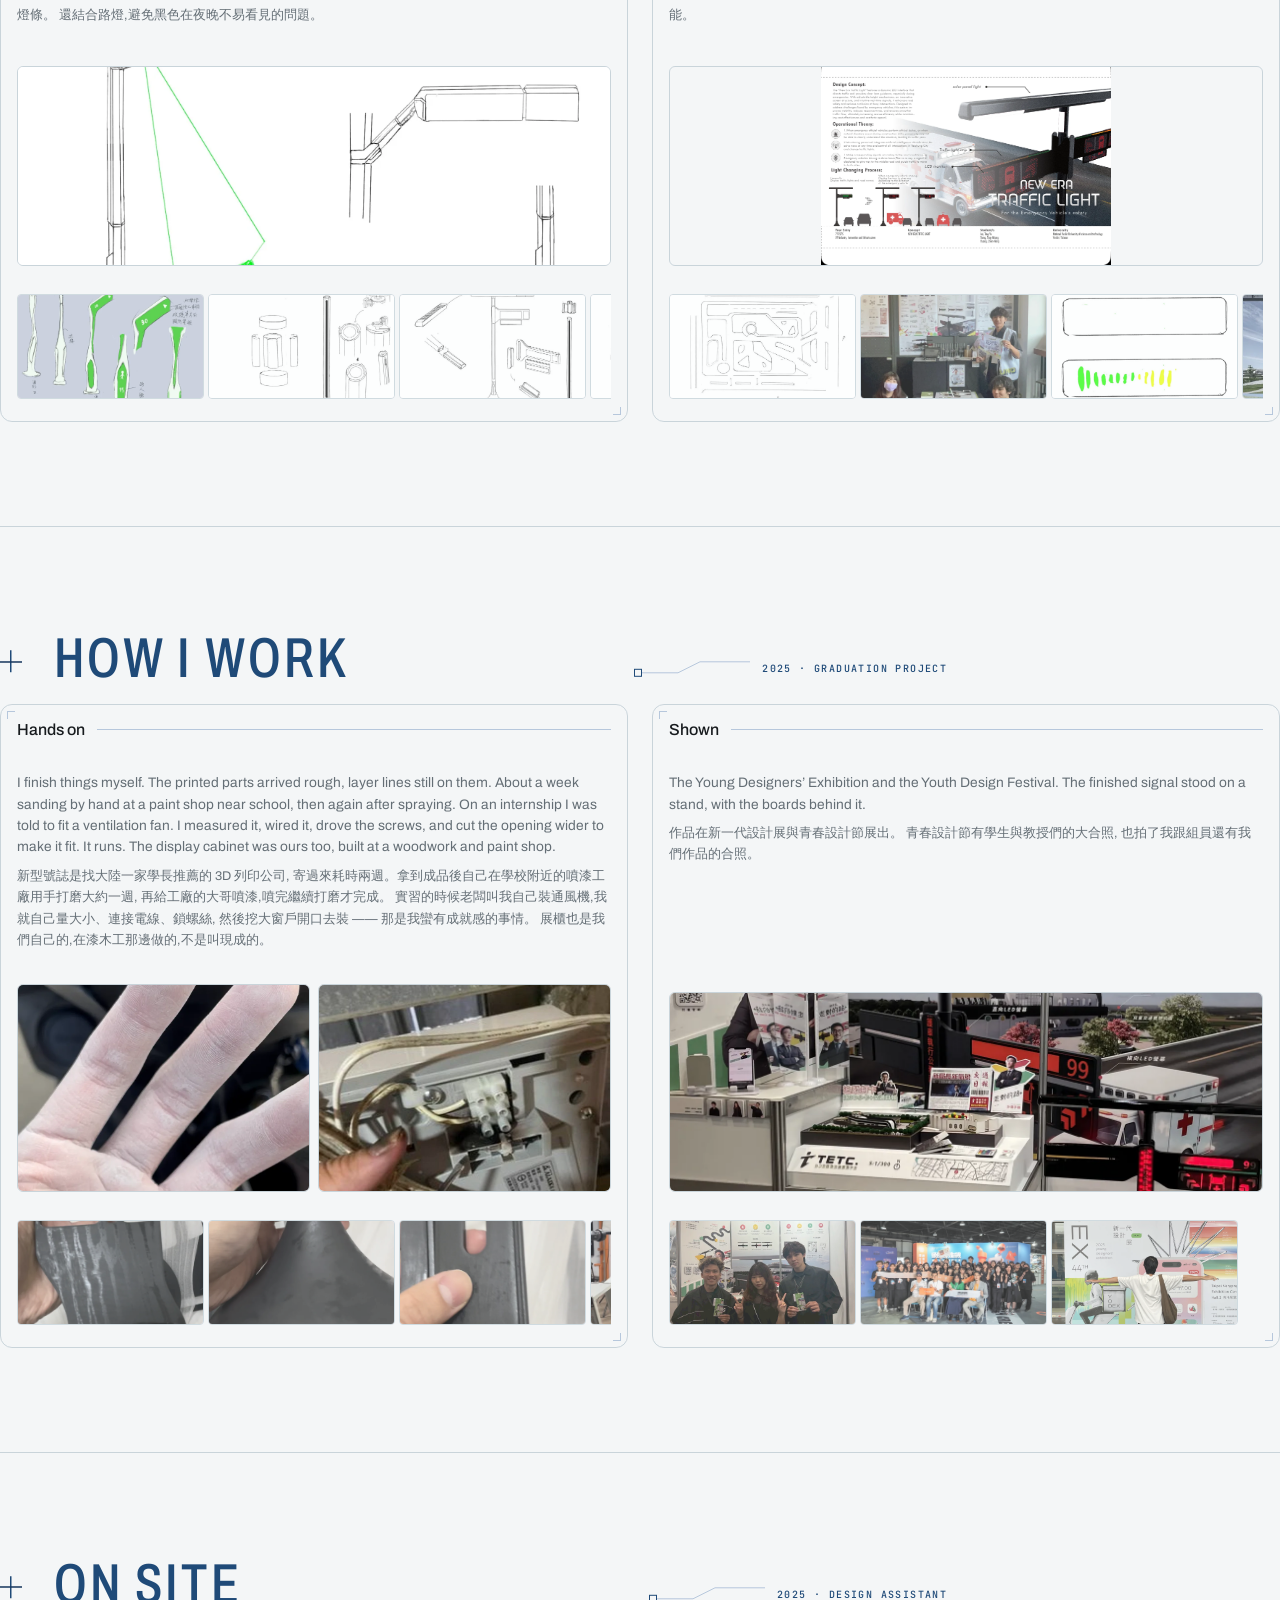
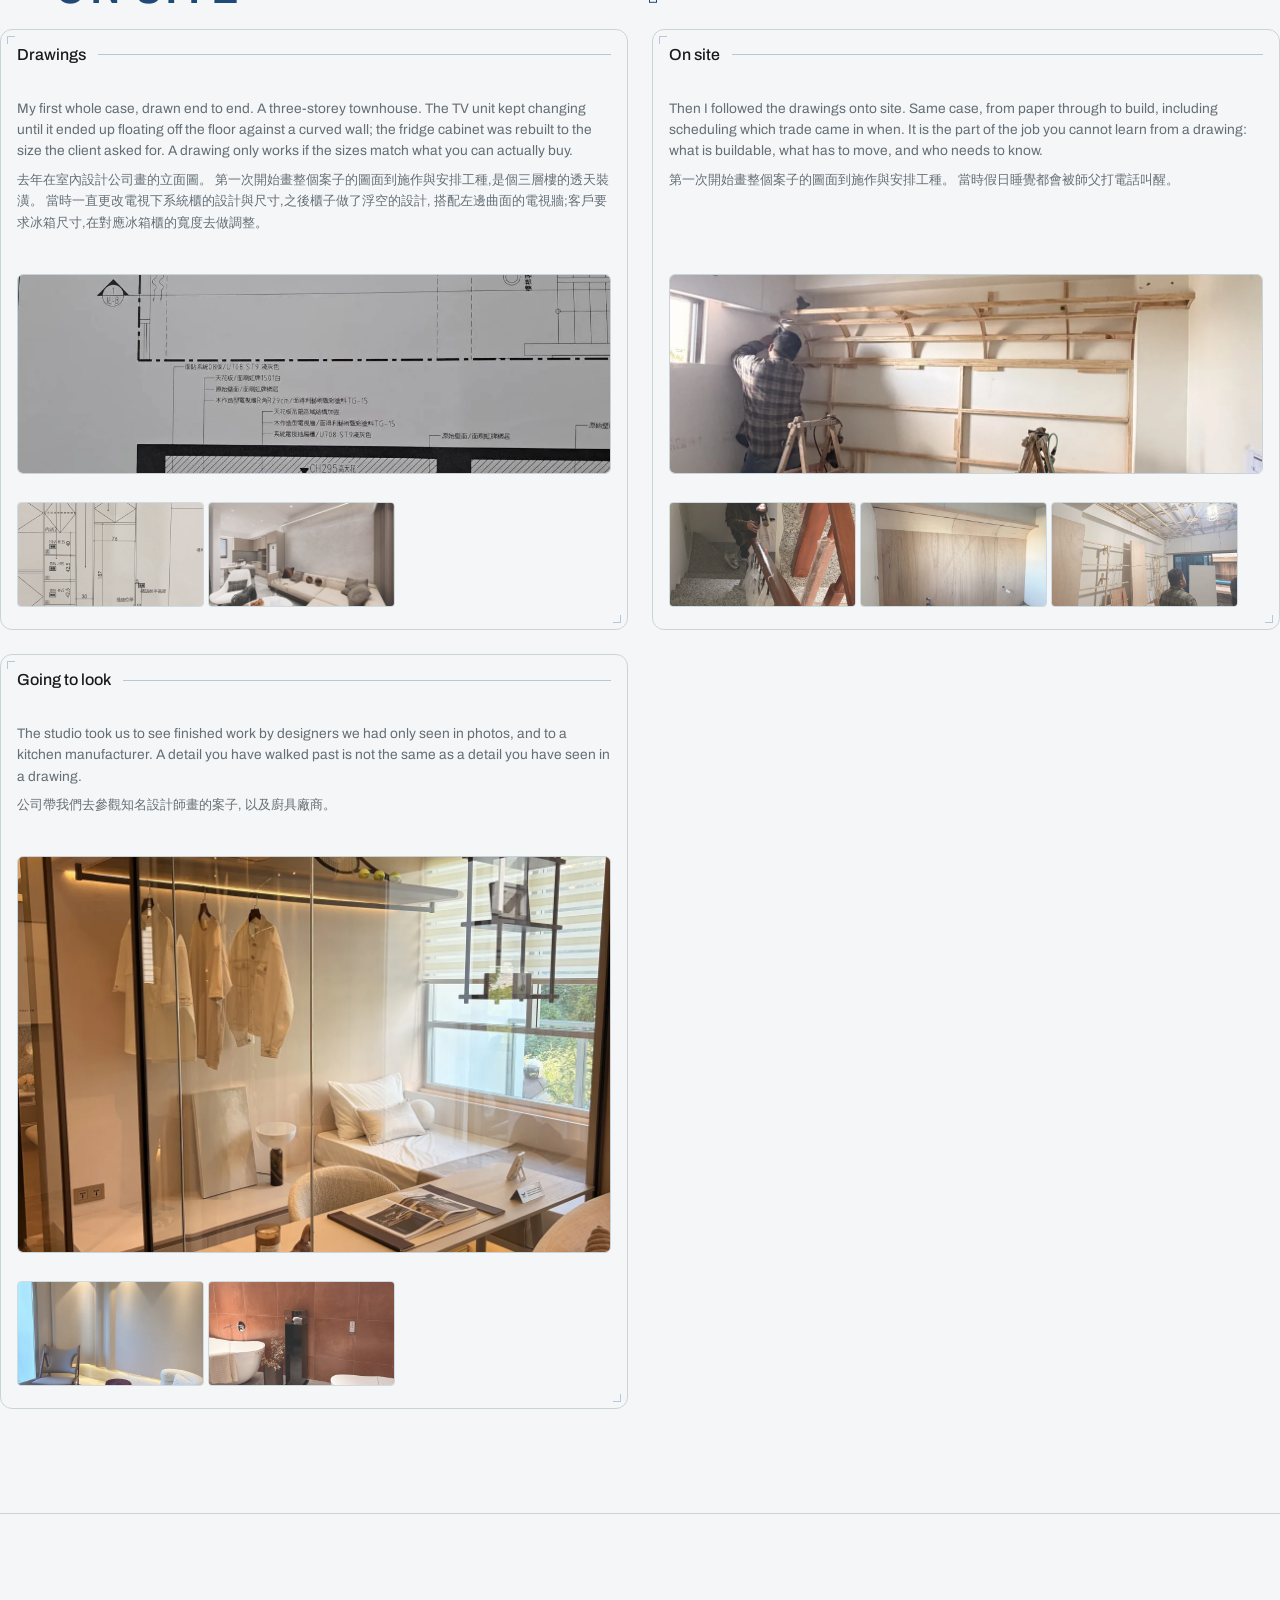
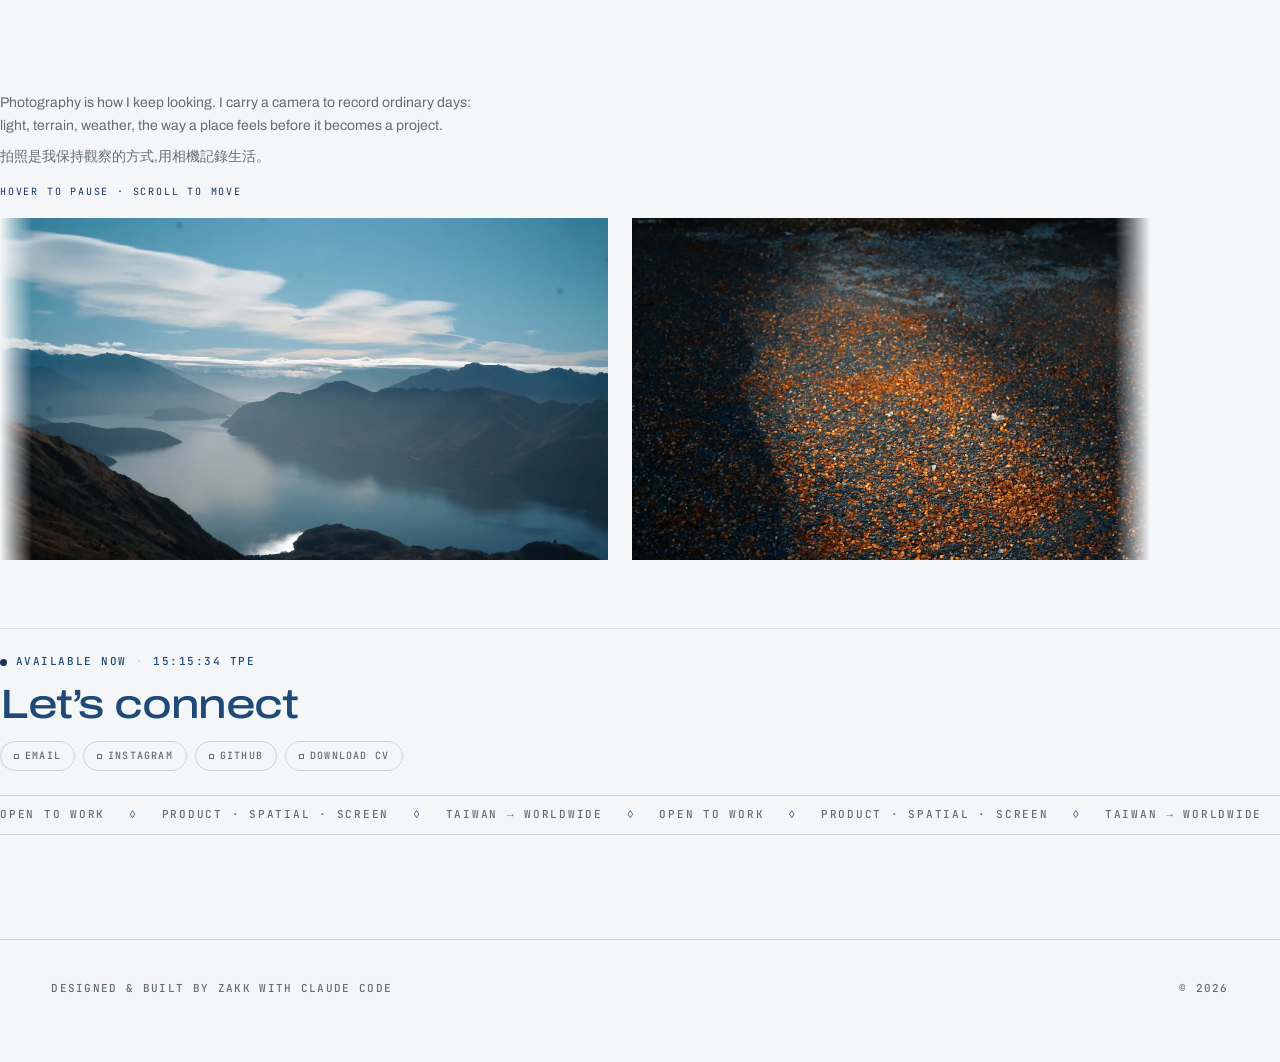
==== commit e35f0df9: "How I work 拆三頁、對齊、放大字,作品內頁的圖縮小 🔴 字級:螢幕再大字也一樣小   .how__zh 寫 0.84rem、.how__body 0.92rem,而 html 從來沒設過字級" ====
--- a/index.html
+++ b/index.html
@@ -34,7 +34,7 @@
   <link rel="preload" href="assets/3d/dragon.webp" as="image" type="image/webp">
 
   <!-- ?v= 是快取版本號:改完 CSS/JS 記得 +1,瀏覽器才會抓新的 -->
-  <link rel="stylesheet" href="css/style.css?v=183">
+  <link rel="stylesheet" href="css/style.css?v=196">
 </head>
 
 <body>
@@ -433,15 +433,20 @@
         <article class="how__item panel">
           <p class="how__lead">Problems &amp; fixes</p>
           
-          <p class="how__body">The first thing I drew was not the shape. A dynamic screen and a link to an emergency centre both cost
+          <!-- 英文與中文包成一塊:寬欄版型要把「文字」當成一個區塊,
+               跟主圖左右並排。沒有這層外框的話,兩段會各佔格線的一列,
+               圖一撐高就會在它們中間裂出一條縫(踩過兩次)。 -->
+          <div class="how__text">
+            <p class="how__body">The first thing I drew was not the shape. A dynamic screen and a link to an emergency centre both cost
             money and both have to survive weather. So I started with a lift mechanism
             and a set of modules, and split the display into four pieces. Later problem: a
             black pole is hard to see at night. We merged it with the streetlight.</p>
-          <p class="how__zh" lang="zh-Hant">紅綠燈會有動態螢幕、藍芽連線應變中心的功能,
+            <p class="how__zh" lang="zh-Hant">紅綠燈會有動態螢幕、藍芽連線應變中心的功能,
             成本一定會高,也考慮防水材質。於是製作升降系統配合模組組裝,
             去減少成本、加速安裝與拆卸,修繕也會更快。
             面板分成四塊組合,正反各兩塊,上方放置三色燈條。
             還結合路燈,避免黑色在夜晚不易看見的問題。</p>
+          </div>
           <figure class="how__fig">
             <img src="assets/works/traffic/sketch-01.webp"
                  alt="早期草圖:號誌立柱與可升降橫桿,綠色箭頭標示升降方向"
@@ -471,14 +476,19 @@
         <article class="how__item panel">
           <p class="how__lead">Working together</p>
           
-          <p class="how__body">Each of us owned a piece, and edited each other&rsquo;s. Three students and one advisor. I had the signal itself;
+          <!-- 英文與中文包成一塊:寬欄版型要把「文字」當成一個區塊,
+               跟主圖左右並排。沒有這層外框的話,兩段會各佔格線的一列,
+               圖一撐高就會在它們中間裂出一條縫(踩過兩次)。 -->
+          <div class="how__text">
+            <p class="how__body">Each of us owned a piece, and edited each other&rsquo;s. Three students and one advisor. I had the signal itself;
             the emergency centre was someone else&rsquo;s. We reviewed each other&rsquo;s
             parts and changed them. This board is the version we entered for iF and Red Dot.
             All three names are on it.</p>
-          <p class="how__zh" lang="zh-Hant">配合紅綠燈的應變中心外型設計。
+            <p class="how__zh" lang="zh-Hant">配合紅綠燈的應變中心外型設計。
             組員三人與指導教授互相討論整體負責的項目,互相給予想法並更改。
             因為時間因素,以這一版去參加紅點與 iF ——
             這張是參賽的圖片檔,整體在訴說計畫的運作與產品的功能。</p>
+          </div>
           <figure class="how__fig how__fig--tall">
             <img src="assets/works/traffic/board.webp"
                  alt="參賽用的成果板:設計概念、運作原理、燈號變換流程,下方列出三位組員姓名"
@@ -501,6 +511,23 @@
           </div>
         </article>
 
+      </div>
+    </section>
+
+    <!-- ══════════ 02b HOW I WORK(2/2)· 畢製下半 ══════════
+         🔴 畢製原本四格擠一頁,在 2560 上每欄只有 531px,
+         配 13.4px 的中文 —— 字小、行又長,很難讀。
+         拆成每頁兩格之後欄寬約 880px(Zakk 指定:「畢製那 4 格再拆成兩頁」)。
+         ⚠️ 這一頁跟上一頁是同一個專案,所以 section__num 一樣是 02、
+            大標也一樣是 How I work,只有右上的註記區分上下半。 -->
+    <section class="section" id="how1b">
+      <div class="section__head reveal" data-note="2025 · GRADUATION PROJECT">
+        <span class="section__num">02</span>
+        <h2 class="section__title">How I work</h2>
+      </div>
+
+      <div class="how reveal" style="--delay: 100ms">
+
         <!-- 🔴 Zakk:「手做還是可以單獨拿出來」。兩張照片是刻意的:
              同一件事在畢製和實習都發生過,才證明那是習慣,不是碰巧。
              所以圖說一定要標出處 —— 不標的話對照就不成立。
@@ -508,17 +535,22 @@
         <article class="how__item panel">
           <p class="how__lead">Hands on</p>
           
-          <p class="how__body">I finish things myself. The printed parts arrived rough, layer lines still on them.
+          <!-- 英文與中文包成一塊:寬欄版型要把「文字」當成一個區塊,
+               跟主圖左右並排。沒有這層外框的話,兩段會各佔格線的一列,
+               圖一撐高就會在它們中間裂出一條縫(踩過兩次)。 -->
+          <div class="how__text">
+            <p class="how__body">I finish things myself. The printed parts arrived rough, layer lines still on them.
             About a week sanding by hand at a paint shop near school, then again after
             spraying. On an internship I was told to fit a ventilation fan. I measured
             it, wired it, drove the screws, and cut the opening wider to make it fit. It runs.
             The display cabinet was ours too, built at a woodwork and paint shop.</p>
-          <p class="how__zh" lang="zh-Hant">新型號誌是找大陸一家學長推薦的 3D 列印公司,
+            <p class="how__zh" lang="zh-Hant">新型號誌是找大陸一家學長推薦的 3D 列印公司,
             寄過來耗時兩週。拿到成品後自己在學校附近的噴漆工廠用手打磨大約一週,
             再給工廠的大哥噴漆,噴完繼續打磨才完成。
             實習的時候老闆叫我自己裝通風機,我就自己量大小、連接電線、鎖螺絲,
             然後挖大窗戶開口去裝 —— 那是我蠻有成就感的事情。
             展櫃也是我們自己的,在漆木工那邊做的,不是叫現成的。</p>
+          </div>
           <div class="how__pair">
             <figure class="how__fig">
               <img src="assets/works/traffic/hands.webp"
@@ -559,11 +591,16 @@
         <article class="how__item panel">
           <p class="how__lead">Shown</p>
           
-          <p class="how__body">The Young Designers&rsquo; Exhibition and the Youth Design
+          <!-- 英文與中文包成一塊:寬欄版型要把「文字」當成一個區塊,
+               跟主圖左右並排。沒有這層外框的話,兩段會各佔格線的一列,
+               圖一撐高就會在它們中間裂出一條縫(踩過兩次)。 -->
+          <div class="how__text">
+            <p class="how__body">The Young Designers&rsquo; Exhibition and the Youth Design
             Festival. The finished signal stood on a stand, with the boards behind it.</p>
-          <p class="how__zh" lang="zh-Hant">作品在新一代設計展與青春設計節展出。
+            <p class="how__zh" lang="zh-Hant">作品在新一代設計展與青春設計節展出。
             青春設計節有學生與教授們的大合照,
             也拍了我跟組員還有我們作品的合照。</p>
+          </div>
           <figure class="how__fig">
             <img src="assets/works/traffic/expo-booth.webp"
                  alt="新一代設計展攤位:實體號誌與展板"
@@ -603,14 +640,19 @@
         <article class="how__item panel">
           <p class="how__lead">Drawings</p>
           
-          <p class="how__body">My first whole case, drawn end to end. A three-storey townhouse. The TV unit kept changing until it
+          <!-- 英文與中文包成一塊:寬欄版型要把「文字」當成一個區塊,
+               跟主圖左右並排。沒有這層外框的話,兩段會各佔格線的一列,
+               圖一撐高就會在它們中間裂出一條縫(踩過兩次)。 -->
+          <div class="how__text">
+            <p class="how__body">My first whole case, drawn end to end. A three-storey townhouse. The TV unit kept changing until it
             ended up floating off the floor against a curved wall; the fridge cabinet was
             rebuilt to the size the client asked for. A drawing only works if the sizes match
             what you can actually buy.</p>
-          <p class="how__zh" lang="zh-Hant">去年在室內設計公司畫的立面圖。
+            <p class="how__zh" lang="zh-Hant">去年在室內設計公司畫的立面圖。
             第一次開始畫整個案子的圖面到施作與安排工種,是個三層樓的透天裝潢。
             當時一直更改電視下系統櫃的設計與尺寸,之後櫃子做了浮空的設計,
             搭配左邊曲面的電視牆;客戶要求冰箱尺寸,在對應冰箱櫃的寬度去做調整。</p>
+          </div>
           <figure class="how__fig">
             <img src="assets/works/ensen/elev-tv.webp"
                  alt="二樓客廳電視櫃與餐廳的立面圖,標了各段尺寸"
@@ -627,11 +669,16 @@
         <article class="how__item panel">
           <p class="how__lead">On site</p>
           
-          <p class="how__body">Then I followed the drawings onto site. Same case, from paper through to build, including
+          <!-- 英文與中文包成一塊:寬欄版型要把「文字」當成一個區塊,
+               跟主圖左右並排。沒有這層外框的話,兩段會各佔格線的一列,
+               圖一撐高就會在它們中間裂出一條縫(踩過兩次)。 -->
+          <div class="how__text">
+            <p class="how__body">Then I followed the drawings onto site. Same case, from paper through to build, including
             scheduling which trade came in when. It is the part of the job you cannot learn
             from a drawing: what is buildable, what has to move, and who needs to know.</p>
-          <p class="how__zh" lang="zh-Hant">第一次開始畫整個案子的圖面到施作與安排工種。
+            <p class="how__zh" lang="zh-Hant">第一次開始畫整個案子的圖面到施作與安排工種。
             當時假日睡覺都會被師父打電話叫醒。</p>
+          </div>
           <figure class="how__fig">
             <img src="assets/works/ensen/site-b.webp"
                  alt="施工現場:師傅在梯子上組木作骨架"
@@ -653,11 +700,16 @@
              對設計職缺來說後者比較有意義。 -->
         <article class="how__item panel">
           <p class="how__lead">Going to look</p>
-          <p class="how__body">The studio took us to see finished work by designers we had
+          <!-- 英文與中文包成一塊:寬欄版型要把「文字」當成一個區塊,
+               跟主圖左右並排。沒有這層外框的話,兩段會各佔格線的一列,
+               圖一撐高就會在它們中間裂出一條縫(踩過兩次)。 -->
+          <div class="how__text">
+            <p class="how__body">The studio took us to see finished work by designers we had
             only seen in photos, and to a kitchen manufacturer. A detail you have walked
             past is not the same as a detail you have seen in a drawing.</p>
-          <p class="how__zh" lang="zh-Hant">公司帶我們去參觀知名設計師畫的案子,
+            <p class="how__zh" lang="zh-Hant">公司帶我們去參觀知名設計師畫的案子,
             以及廚具廠商。</p>
+          </div>
           <figure class="how__fig">
             <img src="assets/works/ensen/visit-b.webp"
                  alt="參觀的案子:玻璃隔間的更衣與書房區,層板打燈"
@@ -760,6 +812,6 @@
     <p>&copy; 2026</p>
   </footer>
 
-  <script src="js/main.js?v=225"></script>
+  <script src="js/main.js?v=228"></script>
 </body>
 </html>
--- a/css/style.css
+++ b/css/style.css
@@ -3316,15 +3316,111 @@
    ⚠️ 這一區的重點是**證據**,不是形容詞 ——
    所以每一段都配一張真的工作圖,而不是圖示。 */
 
+/* 🔴 用 subgrid 讓每張卡的五個部分各自對齊到同一條水平線。
+   每張卡的結構都一樣:小標 → 英文 → 中文 → 主圖 → 縮圖列(查過 DOM,五個都在)。
+   不用 subgrid 的話每張卡各自長大,文字長短和圖片比例不同就會錯開 ——
+   實測 2560 四格時高度是 817/766/847/718,底下的縮圖列高低參差。
+
+   ⚠️ 主圖那一列要限高。欄位變寬之後 aspect-ratio: 4/3 會讓圖跟著暴衝:
+      2560 兩欄時每欄 1086px,圖就變成 814px 高,整張卡 1365px ——
+      比視窗還高,會被畫框的 overflow 直接裁掉。
+      改成由這一列的高度決定,圖片用 cover 填滿。 */
 .how {
   display: grid;
   grid-template-columns: repeat(3, minmax(0, 1fr));
+  /* ⚠️ 主圖這一列不能寫死。字級在 1600 以上放大之後,1920x1080 實測
+     #how 超出畫框 21px、#how1b 超出 49px —— 幀系統會直接裁掉而且沒有捲軸。
+     改成跟著視窗高度走:矮螢幕自動讓出空間,高螢幕最多 360px。 */
+  /* 四列:小標 / 文字塊 / 主圖 / 縮圖列。
+     ⚠️ 主圖那一列不能寫死 —— 字級在 1600 以上放大之後,1920x1080 實測
+     #how 超出畫框 21px、#how1b 超出 49px,幀系統會直接裁掉而且沒有捲軸。
+     跟著視窗高度走:矮螢幕自動讓出空間,高螢幕最多 360px。 */
+  grid-template-rows: auto auto minmax(0, min(360px, 24vh)) auto;
   gap: var(--s4);
   margin-top: var(--s5);
   align-items: start;
 }
 
-.how__item { display: flex; flex-direction: column; }
+.how__item {
+  display: grid;
+  grid-row: span 4;
+  grid-template-rows: subgrid;
+  align-content: start;
+}
+.how__text { min-width: 0; }
+
+/* ⚠️ 不支援 subgrid 的瀏覽器會退回原本的直向堆疊,不會壞,只是不對齊。 */
+@supports not (grid-template-rows: subgrid) {
+  .how { grid-template-rows: none; }
+  .how__item { display: flex; flex-direction: column; grid-row: auto; }
+}
+
+/* ═══════════ 寬欄的卡片:內部改成左右並排 ═══════════
+   🔴 畢製拆成兩頁之後,2560 上每欄有 1086px —— 這張卡原本是為四欄(390px)設計的。
+   還用「文字在上、圖在下」的話,主圖會被拉成 1050x296(3.5:1)的扁長條,
+   草圖上下各被裁掉一大截,燈桿的頂端和底座整個不見(實測)。
+
+   多出來的寬度應該拿來**並排**,不是把圖拉寬:
+     ┌───────────────────────────────┐
+     │ 小標 ───────────────────────  │
+     │ 英文 + 中文      │    主圖     │
+     │ 縮圖列 ──────────────────────  │
+     └───────────────────────────────┘
+   主圖回到接近正常的比例,文字一行也不會太長。
+
+   ⚠️ 只給兩格的那兩頁(#how / #how1b)。On site 是三格、每欄 716px,
+      再拆左右會變成 340+340,兩邊都太窄。
+   ⚠️ 父層的列改成四列(小標 / 英文 / 中文 / 縮圖列),主圖跨第 2~3 列 ——
+      subgrid 的對齊才不會被破壞。 */
+@media (min-width: 1600px) {
+  /* 三列就夠了:小標 / (文字 | 主圖) / 縮圖列。
+     文字包成 .how__text 之後,「文字一塊、圖一塊」就是單純的左右兩欄,
+     不必再用格線的列去猜高度 —— 前面兩版都是栽在這裡。 */
+  /* 🔴 中間那一列要給**明確的高度範圍**,不能用 auto。
+     auto 的話高度由內容決定,而圖片的「內容高度」是它的原始比例 ——
+     直式照片(1200x1600)在 500px 寬的欄位裡自然高度是 667px,
+     整張卡直接爆出畫面(實測,踩了三次)。
+     給了範圍之後 height:100% 才有東西可以對齊,圖才會乖乖填滿。 */
+  #how .how, #how1b .how {
+    grid-template-rows: auto minmax(340px, min(500px, 40vh)) auto;
+  }
+  #how .how__item, #how1b .how__item {
+    grid-row: span 3;
+    grid-template-columns: minmax(0, 1.05fr) minmax(0, 1fr);
+    column-gap: var(--s4);
+  }
+  /* ⚠️ 一定要用 >(直接子元素)。寫成後代選擇器的話,
+     「兩張並排」裡面的那兩個 .how__fig 也會被抓到,
+     兩張都被指定到同一格 grid-column:2 / grid-row:2 —— 完全重疊,
+     看起來就只剩一張小圖浮在那裡(Zakk:「甚至會有單張照片在一格上面」)。 */
+  #how .how__item > .how__lead,  #how1b .how__item > .how__lead  { grid-column: 1 / -1; grid-row: 1; }
+  #how .how__item > .how__text,  #how1b .how__item > .how__text  { grid-column: 1; grid-row: 2; }
+  #how .how__item > .how__fig,   #how1b .how__item > .how__fig,
+  #how .how__item > .how__pair,  #how1b .how__item > .how__pair  {
+    grid-column: 2; grid-row: 2; margin-top: 0; align-self: stretch;
+  }
+  #how .how__item > .how__strip, #how1b .how__item > .how__strip { grid-column: 1 / -1; grid-row: 3; }
+
+  /* 🔴 高度由**文字那一塊**定下限。「Shown」那張卡只有兩行字,
+     不給下限的話圖會跟著縮成一條。
+     ⚠️ 下限不要放在圖上 —— 試過,圖會反過來把文字撐開;
+        也不要用 1fr —— 在高度由內容決定的格線裡它會失控長高,整張卡爆出畫面。 */
+  #how .how__item > .how__text, #how1b .how__item > .how__text { min-height: 0; overflow: hidden; }
+  #how .how__item > .how__fig,  #how1b .how__item > .how__fig,
+  #how .how__item > .how__pair, #how1b .how__item > .how__pair { min-height: 0; }
+  #how .how__fig img, #how1b .how__fig img { height: 100%; object-fit: cover; }
+  #how .how__fig--tall img, #how1b .how__fig--tall img { object-fit: contain; }
+
+  /* 兩張並排的對照圖:圖欄只剩約 500px,再左右並排每張只有 240px ——
+     實測一張被擠到只剩一條(Zakk:「甚至會有單張照片在一格上面」)。
+     改成上下疊,兩張等寬等高,對照還在。 */
+  #how .how__item > .how__pair, #how1b .how__item > .how__pair {
+    grid-template-columns: minmax(0, 1fr);
+    grid-template-rows: minmax(0, 1fr) minmax(0, 1fr);
+  }
+  #how .how__pair .how__fig img,
+  #how1b .how__pair .how__fig img { aspect-ratio: auto; height: 100%; object-fit: cover; }
+}
 
 /* 大標:短詞,不是句子。
    🔴 原本每格有兩層標題 —— 9px 的藍色小標(PROBLEMS & FIXES)
@@ -3375,18 +3471,89 @@
 }
 /* ⚠️ 直幅與橫幅的照片混在一起,不裁的話三欄會高低差很多。
    固定比例 + object-fit,讓三張一樣高。 */
+.how__fig { min-height: 0; }
 .how__fig img {
   display: block;
   width: 100%;
-  aspect-ratio: 4 / 3;
+  /* 高度由 subgrid 那一列決定,不再用固定比例 ——
+     固定比例會讓圖跟著欄寬暴衝(見上面 .how 的註解)。 */
+  height: 100%;
+  min-height: 0;
   object-fit: cover;
-  height: auto;
   transition: transform var(--t-base) var(--ease);
 }
 .how__item:hover .how__fig img { transform: scale(1.02); }
 
-/* 上下疊的比較圖:固定 4/3 會把兩排裁掉一排,所以照原比例走 */
-.how__fig--tall img { aspect-ratio: auto; }
+/* 上下疊的比較圖:不裁,整張縮進那一列裡 */
+.how__fig--tall img { object-fit: contain; }
+
+/* ═══════════ 卡片放大檢視 ═══════════
+   一屏要塞三到四張卡,字和圖就一定得壓小。點一張卡把它攤開來看,
+   是給「想讀仔細」的人一條出路(Zakk:「可以點進去放大框框內的內容跟圖片」)。 */
+.how__item { cursor: zoom-in; }
+.how__item:focus-visible { outline: 2px solid var(--slate); outline-offset: 3px; }
+
+.cardview { position: fixed; inset: 0; z-index: 60; display: none; }
+.cardview.is-on { display: block; }
+.cardview__back {
+  position: absolute; inset: 0;
+  background: rgba(23, 27, 30, 0.42);
+  -webkit-backdrop-filter: blur(3px); backdrop-filter: blur(3px);
+}
+.cardview__sheet {
+  position: relative;
+  margin: 4vh auto; padding: var(--s5) var(--s5) var(--s6);
+  width: min(1040px, 92vw); max-height: 92vh; overflow: auto;
+  background: var(--paper);
+  border: 1px solid var(--blue-line); border-radius: 10px;
+  box-shadow: 0 24px 60px rgba(23, 27, 30, 0.18);
+}
+.cardview__close {
+  position: sticky; top: 0; float: right;
+  width: 34px; height: 34px; margin: -8px -8px 0 0;
+  display: grid; place-items: center;
+  background: var(--paper); border: 1px solid var(--hair); border-radius: 50%;
+  color: var(--stone); font-size: 20px; line-height: 1; cursor: pointer;
+  transition: color var(--t-quick) var(--ease), border-color var(--t-quick) var(--ease);
+}
+.cardview__close:hover { color: var(--slate); border-color: var(--blue-line); }
+/* 捲動鎖在面板上,背景不要跟著動 */
+.cardview-open body { overflow: hidden; }
+
+/* 🔴 複製過來的卡片要把所有 grid 擺放規則取消。
+   不取消的話它會繼承寬欄版型的「文字在左、圖在右」,
+   在這個直向面板裡會擠成一團。這裡一律改成由上往下讀。 */
+.cardview__card {
+  display: block !important;
+  cursor: default;
+  background: none; border: 0; padding: 0;
+}
+.cardview__card > * { grid-column: auto !important; grid-row: auto !important; }
+.cardview__card .how__lead { font-size: clamp(22px, 2.4vw, 30px); margin-bottom: var(--s4); }
+.cardview__card .how__text { max-width: 68ch; min-height: 0 !important; overflow: visible !important; }
+.cardview__card .how__body { font-size: 1.06rem; line-height: 1.7; }
+.cardview__card .how__zh   { font-size: 1rem;    line-height: 1.95; }
+/* 圖:完整顯示,不裁。這裡的重點就是「看清楚」。 */
+.cardview__card .how__fig,
+.cardview__card .how__pair { margin-top: var(--s5); min-height: 0 !important; }
+.cardview__card .how__fig img {
+  width: 100%; height: auto !important; max-height: none !important;
+  aspect-ratio: auto !important; object-fit: contain !important;
+}
+.cardview__card .how__pair {
+  display: grid; grid-template-columns: repeat(auto-fit, minmax(260px, 1fr));
+  grid-template-rows: none; gap: var(--s3);
+}
+/* 縮圖列在這裡不再橫向滑 —— 攤成格狀,一次看得到全部 */
+.cardview__card .how__strip {
+  display: grid !important;
+  grid-template-columns: repeat(auto-fill, minmax(230px, 1fr));
+  gap: var(--s3); overflow: visible !important; margin-top: var(--s4);
+}
+.cardview__card .how__strip figure { flex: none !important; width: auto !important; }
+.cardview__card .how__strip img {
+  width: 100%; height: auto; aspect-ratio: 4 / 3; object-fit: cover; opacity: 1;
+}
 
 /* ═══════════ 佐證縮圖列 ═══════════
    主圖底下一排小圖。⚠️ 它們是**佐證**,不是第二張主圖 ——
@@ -3442,14 +3609,47 @@
      那 30% 就真的是一片空的(2560 寬時右邊空了 768px,Zakk 回報)。
      留白的理由不成立時就不該留 —— 這兩頁放寬到 88vw。
      ⚠️ 標題那一列也要一起放寬,不然大標的右側註記會跟面板的右緣對不齊。 */
-  #how  .how, #how2 .how,
-  #how  .section__head, #how2 .section__head { max-width: calc(88vw - var(--gutter)); }
+  #how  .how, #how1b .how, #how2 .how,
+  #how  .section__head, #how1b .section__head,
+  #how2 .section__head { max-width: calc(88vw - var(--gutter)); }
 
   /* ⚠️ 放寬之後第二頁只有三格,欄寬會來到 716px —— 一行快 95 個字,太長了。
      所以只限制**文字**的寬度,圖片照樣吃滿整欄:
      多出來的寬度就變成更大的圖,正好是他要的「看得更清楚」。 */
-  #how .how__lead,  #how .how__body,  #how .how__zh,
-  #how2 .how__lead, #how2 .how__body, #how2 .how__zh { max-width: 30rem; }
+  #how   .how__lead, #how   .how__body, #how   .how__zh,
+  #how1b .how__lead, #how1b .how__body, #how1b .how__zh,
+  #how2  .how__lead, #how2  .how__body, #how2  .how__zh { max-width: 30rem; }
+}
+
+/* ═══════════ 大螢幕:字要跟著變大 ═══════════
+   🔴 .how__body 是 0.92rem、.how__zh 是 0.84rem,而 html 從來沒設過字級 ——
+   所以 rem 永遠是 16px,**螢幕再大字也一樣小**。
+   實測 1920 和 2560 量到的都是 14.7px / 13.4px,一個字都沒變。
+   2560 上欄寬 700 多配 13.4px 的中文,又小又長,很難讀。(Zakk 回報)
+
+   ⚠️ 不動 html 的根字級 —— 那會一次放大整個站(導覽、標籤、頁碼都會跟著跑),
+      風險太大。只調這一區的內文。
+   ⚠️ max-width 用的是 rem,字變大時它不會跟著變,行會塞更少字 —— 一起放寬。 */
+@media (min-width: 1600px) {
+  /* 字變大之後高度吃緊 —— 大標到卡片之間的間距從 40px 收到 24px,
+     省下來的高度留給圖(實測 1920x1080 #how1b 原本會被裁 9px)。 */
+  .how { margin-top: var(--s4); }
+  .how__body { font-size: 1.0rem;  line-height: 1.65; }
+  .how__zh   { font-size: 0.94rem; line-height: 1.85; }
+  .how__lead { font-size: 1.32rem; }
+  .how__strip figcaption { font-size: 0.78rem; }
+  #how .how__lead, #how .how__body, #how .how__zh,
+  #how1b .how__lead, #how1b .how__body, #how1b .how__zh,
+  #how2 .how__lead, #how2 .how__body, #how2 .how__zh { max-width: 33rem; }
+}
+@media (min-width: 2000px) {
+  .how__body { font-size: 1.1rem;  line-height: 1.68; }
+  .how__zh   { font-size: 1.04rem; line-height: 1.9; }
+  .how__lead { font-size: 1.45rem; }
+  .how__strip figcaption { font-size: 0.84rem; }
+  #how .how__lead, #how .how__body, #how .how__zh,
+  #how1b .how__lead, #how1b .how__body, #how1b .how__zh,
+  #how2 .how__lead, #how2 .how__body, #how2 .how__zh { max-width: 36rem; }
 }
 
 /* 🔴 一定要排成**一排**,不能折行。
@@ -3457,8 +3657,11 @@
    實測四格折 2×2 時溢出 370px,第三、四格不是變醜,是直接看不到。
    第一頁(畢製)四格,第二頁(去年的工作)三格,各自一排。 */
 @media (min-width: 1024px) {
-  #how  .how { grid-template-columns: repeat(4, minmax(0, 1fr)); }
-  #how2 .how { grid-template-columns: repeat(3, minmax(0, 1fr)); }
+  /* 🔴 畢製原本四格擠一頁(每欄 531px / 2560),拆成兩頁之後各兩格,
+     欄寬變成約 880px —— 字和圖都大很多,也容易對齊。 */
+  #how   .how { grid-template-columns: repeat(2, minmax(0, 1fr)); }
+  #how1b .how { grid-template-columns: repeat(2, minmax(0, 1fr)); }
+  #how2  .how { grid-template-columns: repeat(3, minmax(0, 1fr)); }
 }
 
 /* 🔴 iPad 與中等視窗:一排硬塞四格,在 1180 寬時每格只有 253px,
@@ -3499,8 +3702,9 @@
    .is-scroll 是正常捲動的長頁,沒有框也不會裁,變長沒有關係。
    ⚠️ 限 901px 以上。900 以下本來就是單欄,不加下限會把手機也變成 2 欄。 */
 @media (min-width: 901px) {
-  .is-scroll #how  .how,
-  .is-scroll #how2 .how { grid-template-columns: repeat(2, minmax(0, 1fr)); }
+  .is-scroll #how   .how,
+  .is-scroll #how1b .how,
+  .is-scroll #how2  .how { grid-template-columns: repeat(2, minmax(0, 1fr)); }
 }
 
 /* ── 帶 ①:窄視窗(iPad)才需要重排版面 ── */
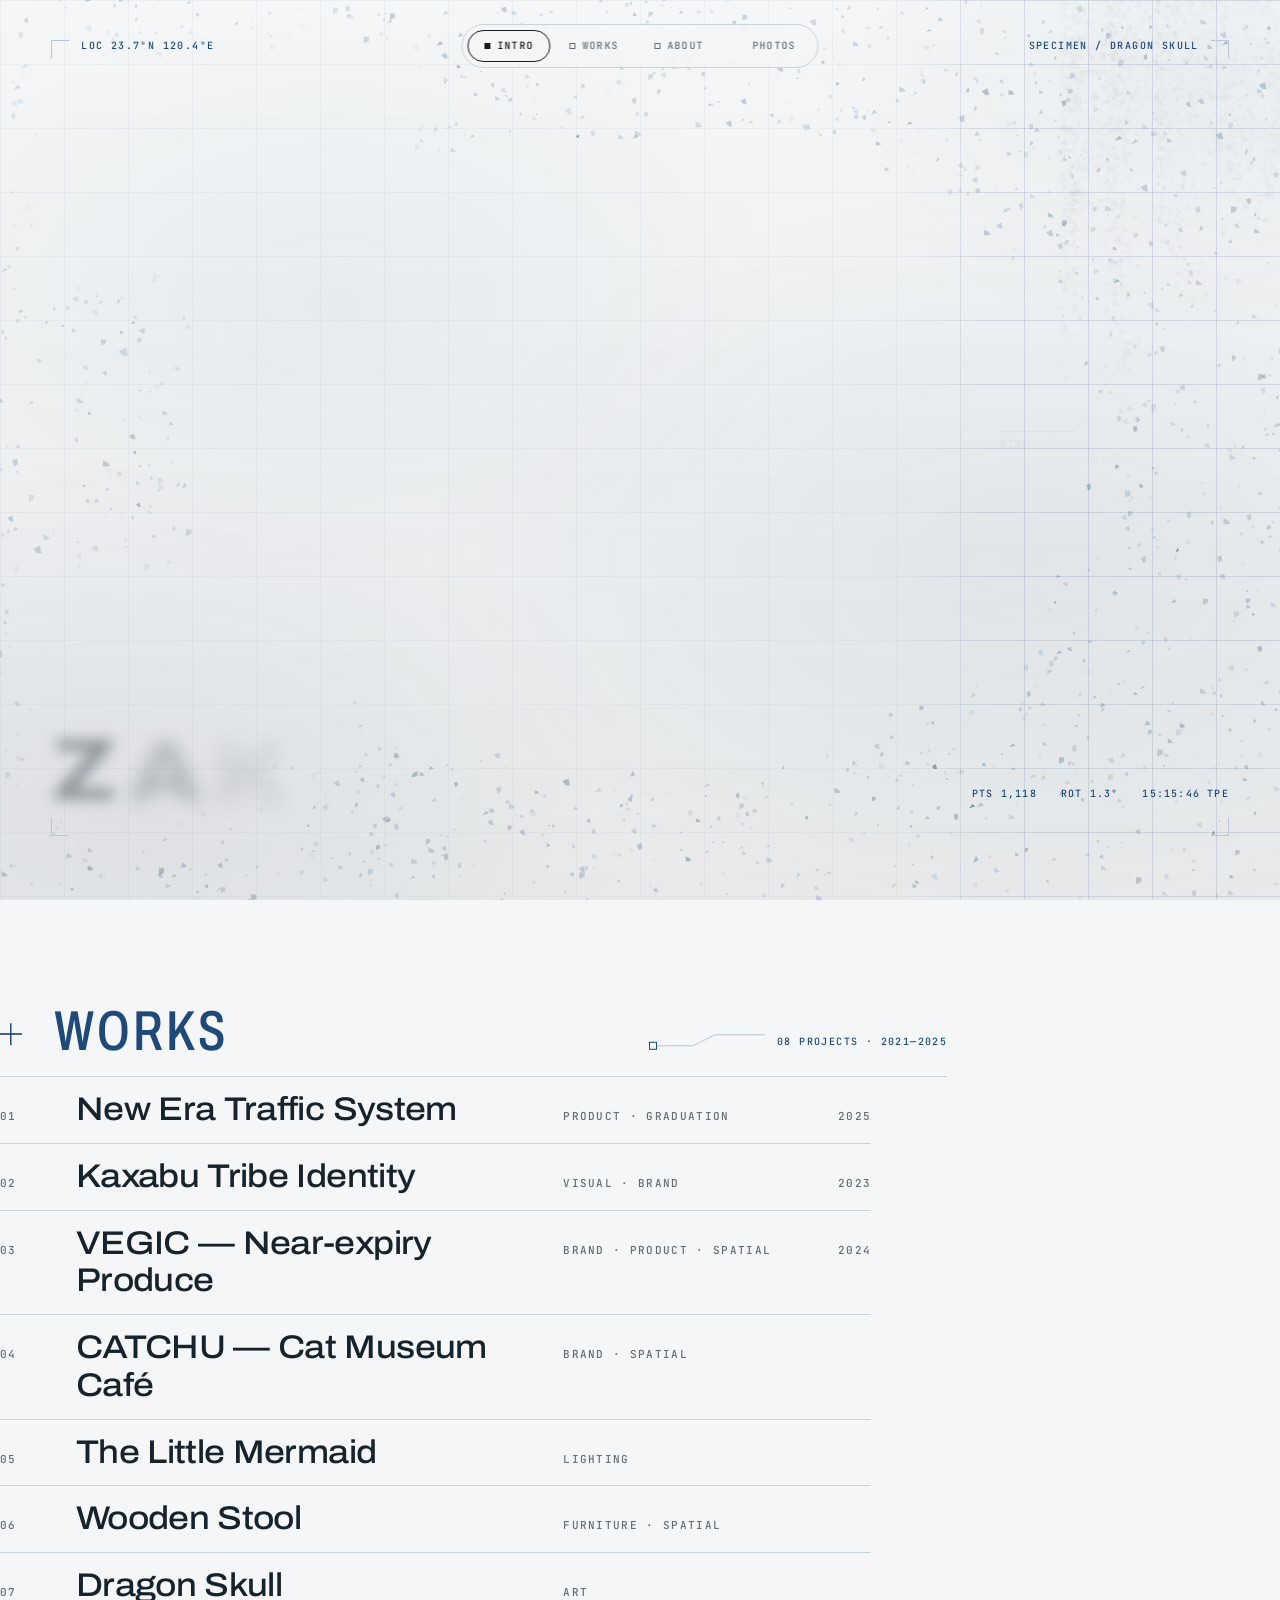
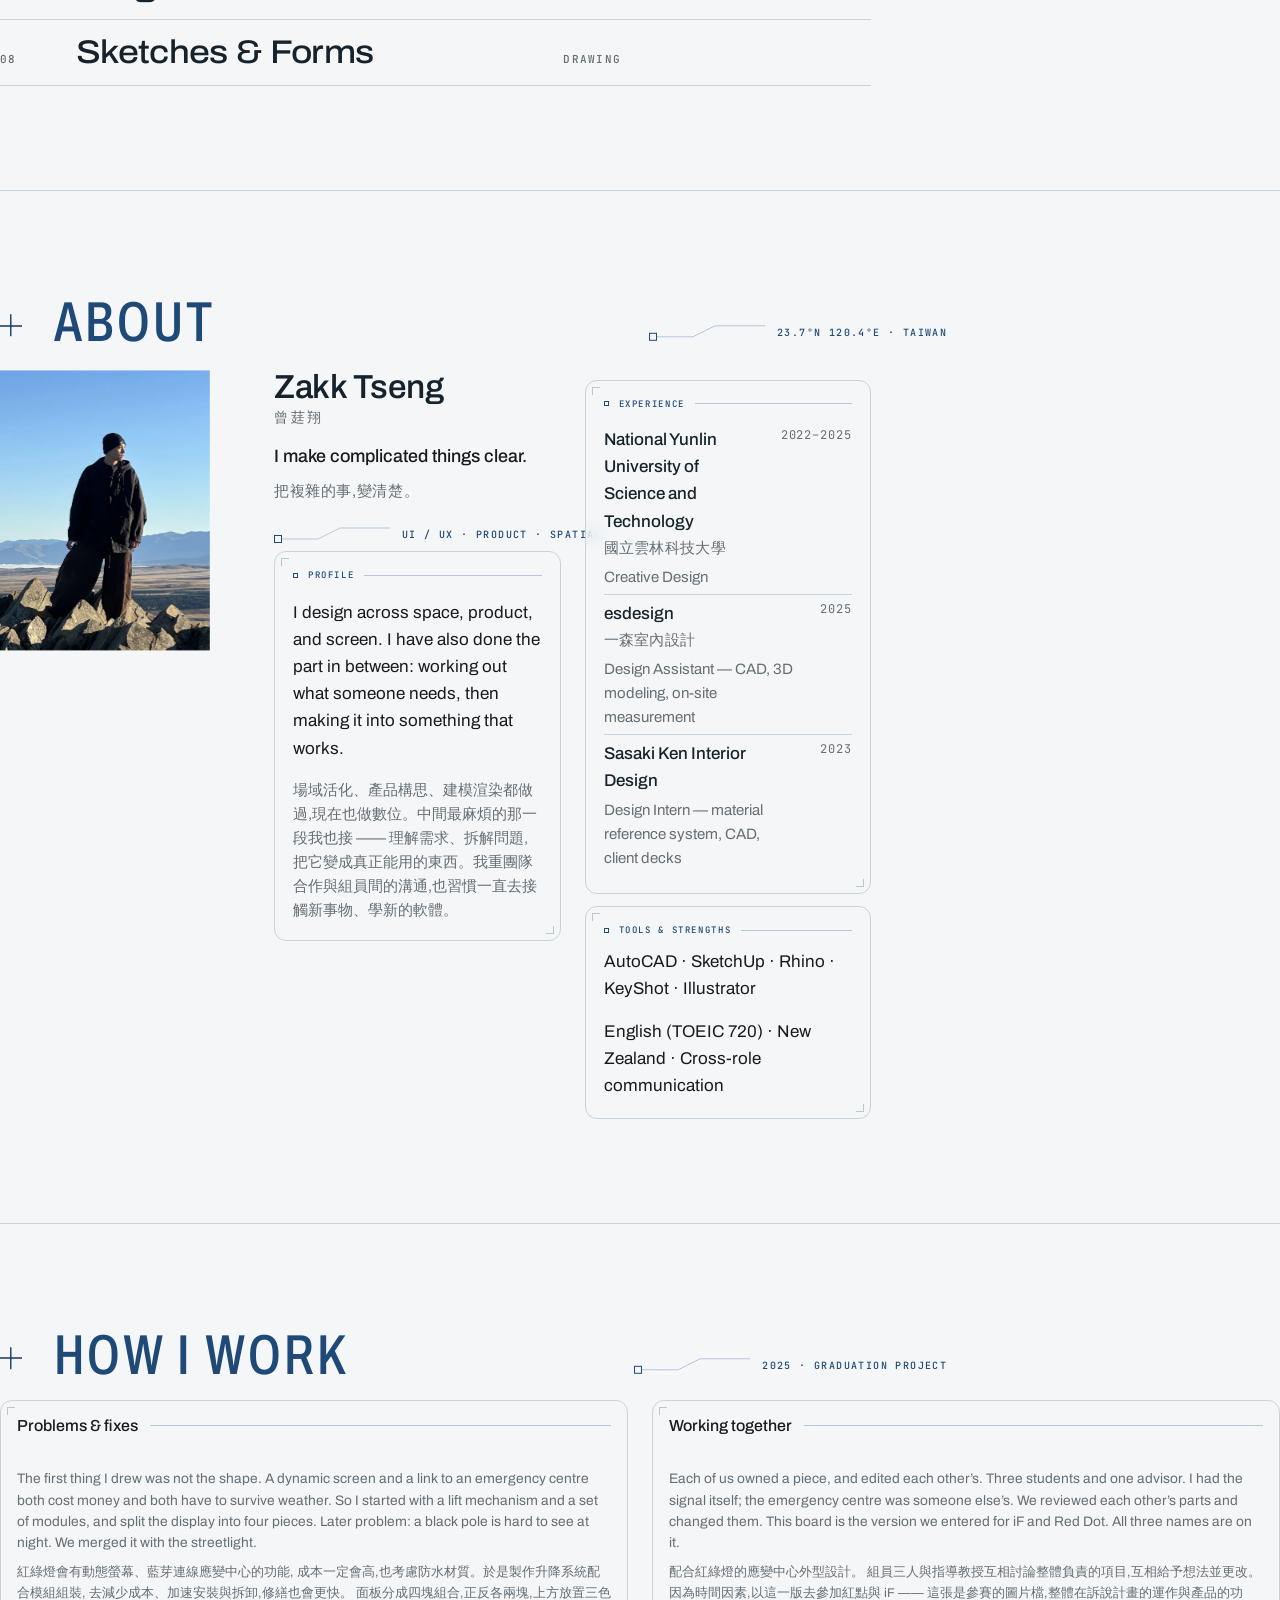
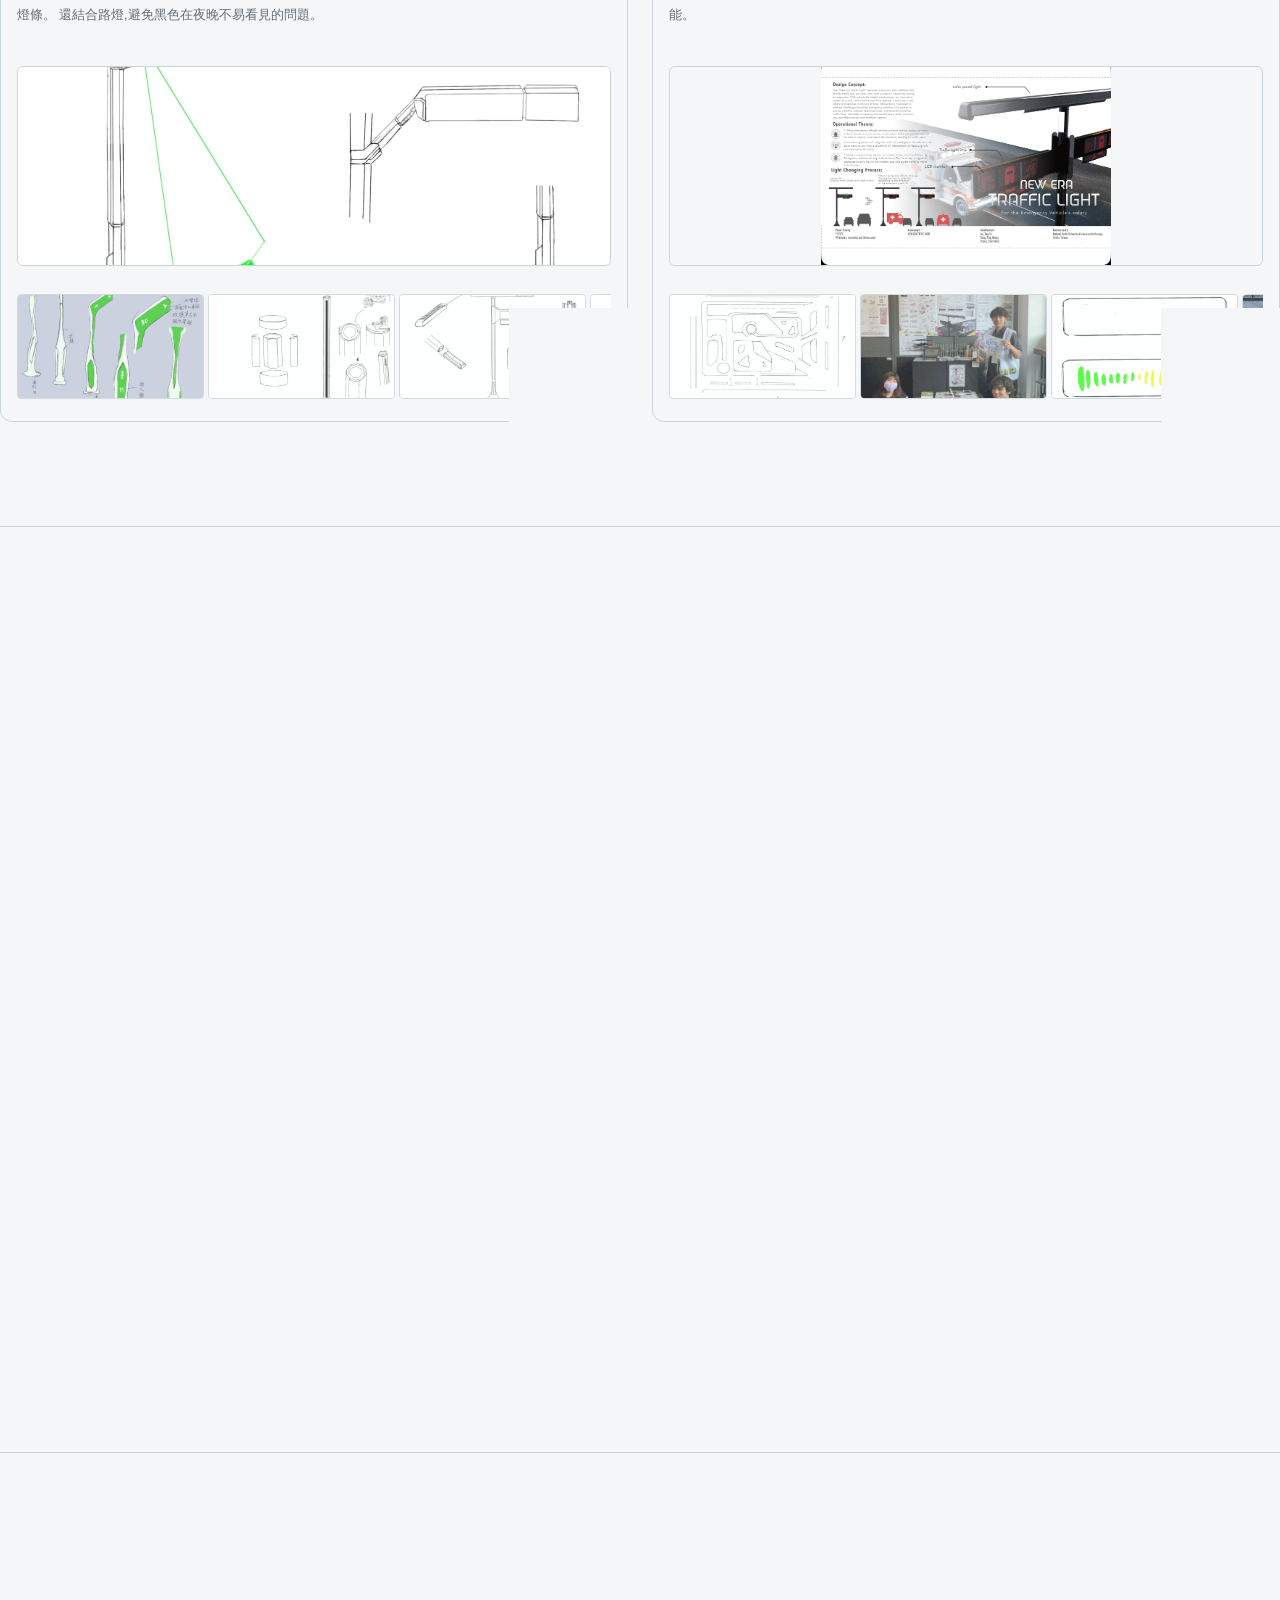
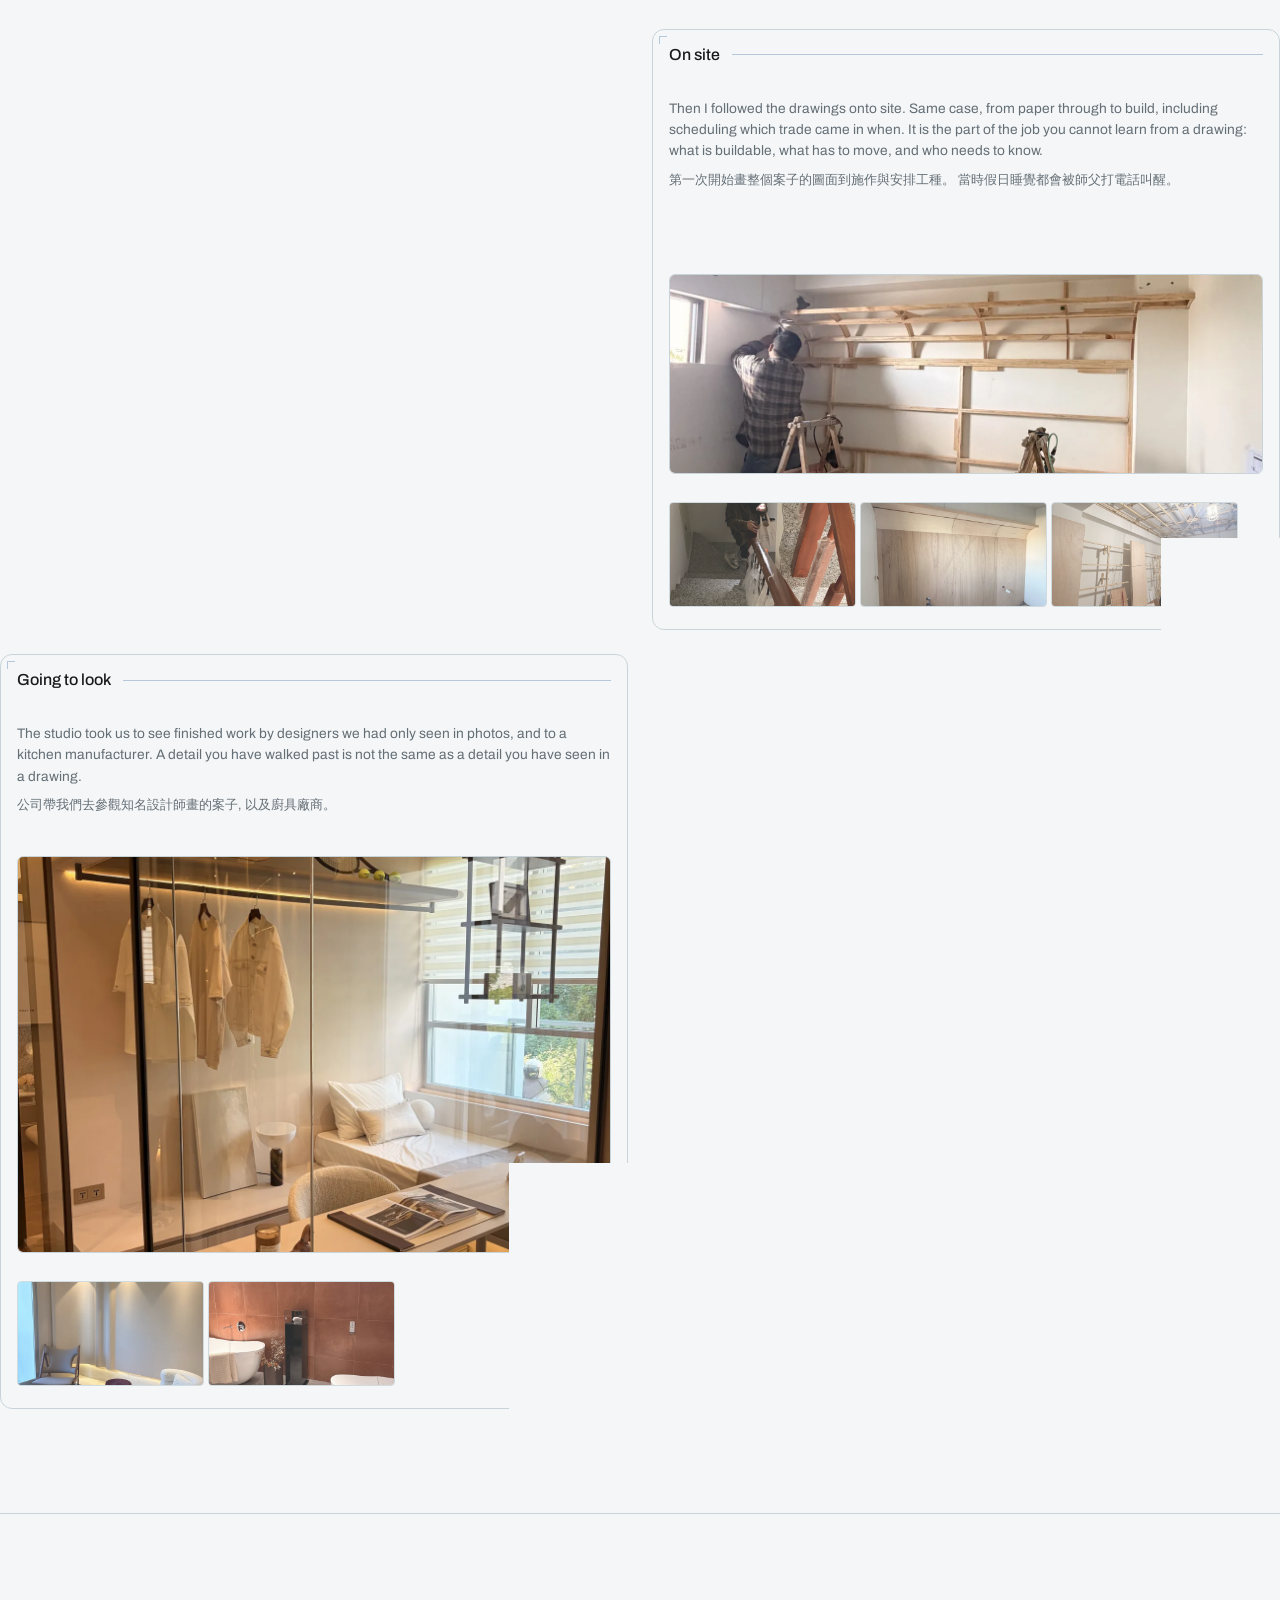
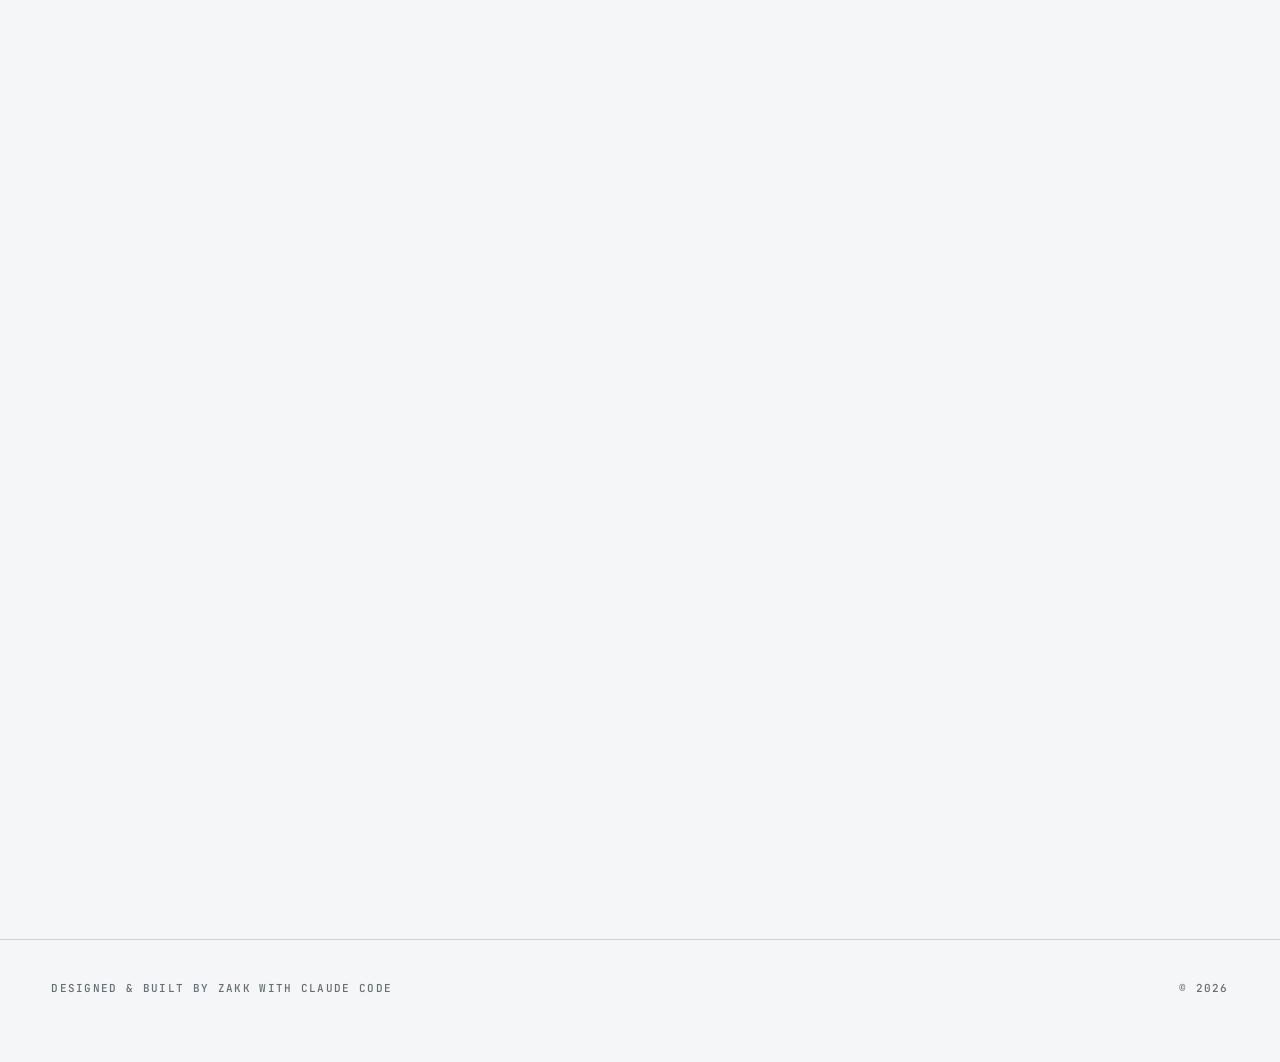
==== commit 805fa296: "卡片放大檢視:滾輪要捲面板,不是捲後面的網頁 這個站的滾輪是被全域接管的(平滑捲動 / 換頁),所以面板雖然有 overflow:auto, 滾輪事件還是會被全域那支拿去捲頁面 —— 面板不動,後面的" ====
--- a/index.html
+++ b/index.html
@@ -812,6 +812,6 @@
     <p>&copy; 2026</p>
   </footer>
 
-  <script src="js/main.js?v=228"></script>
+  <script src="js/main.js?v=229"></script>
 </body>
 </html>
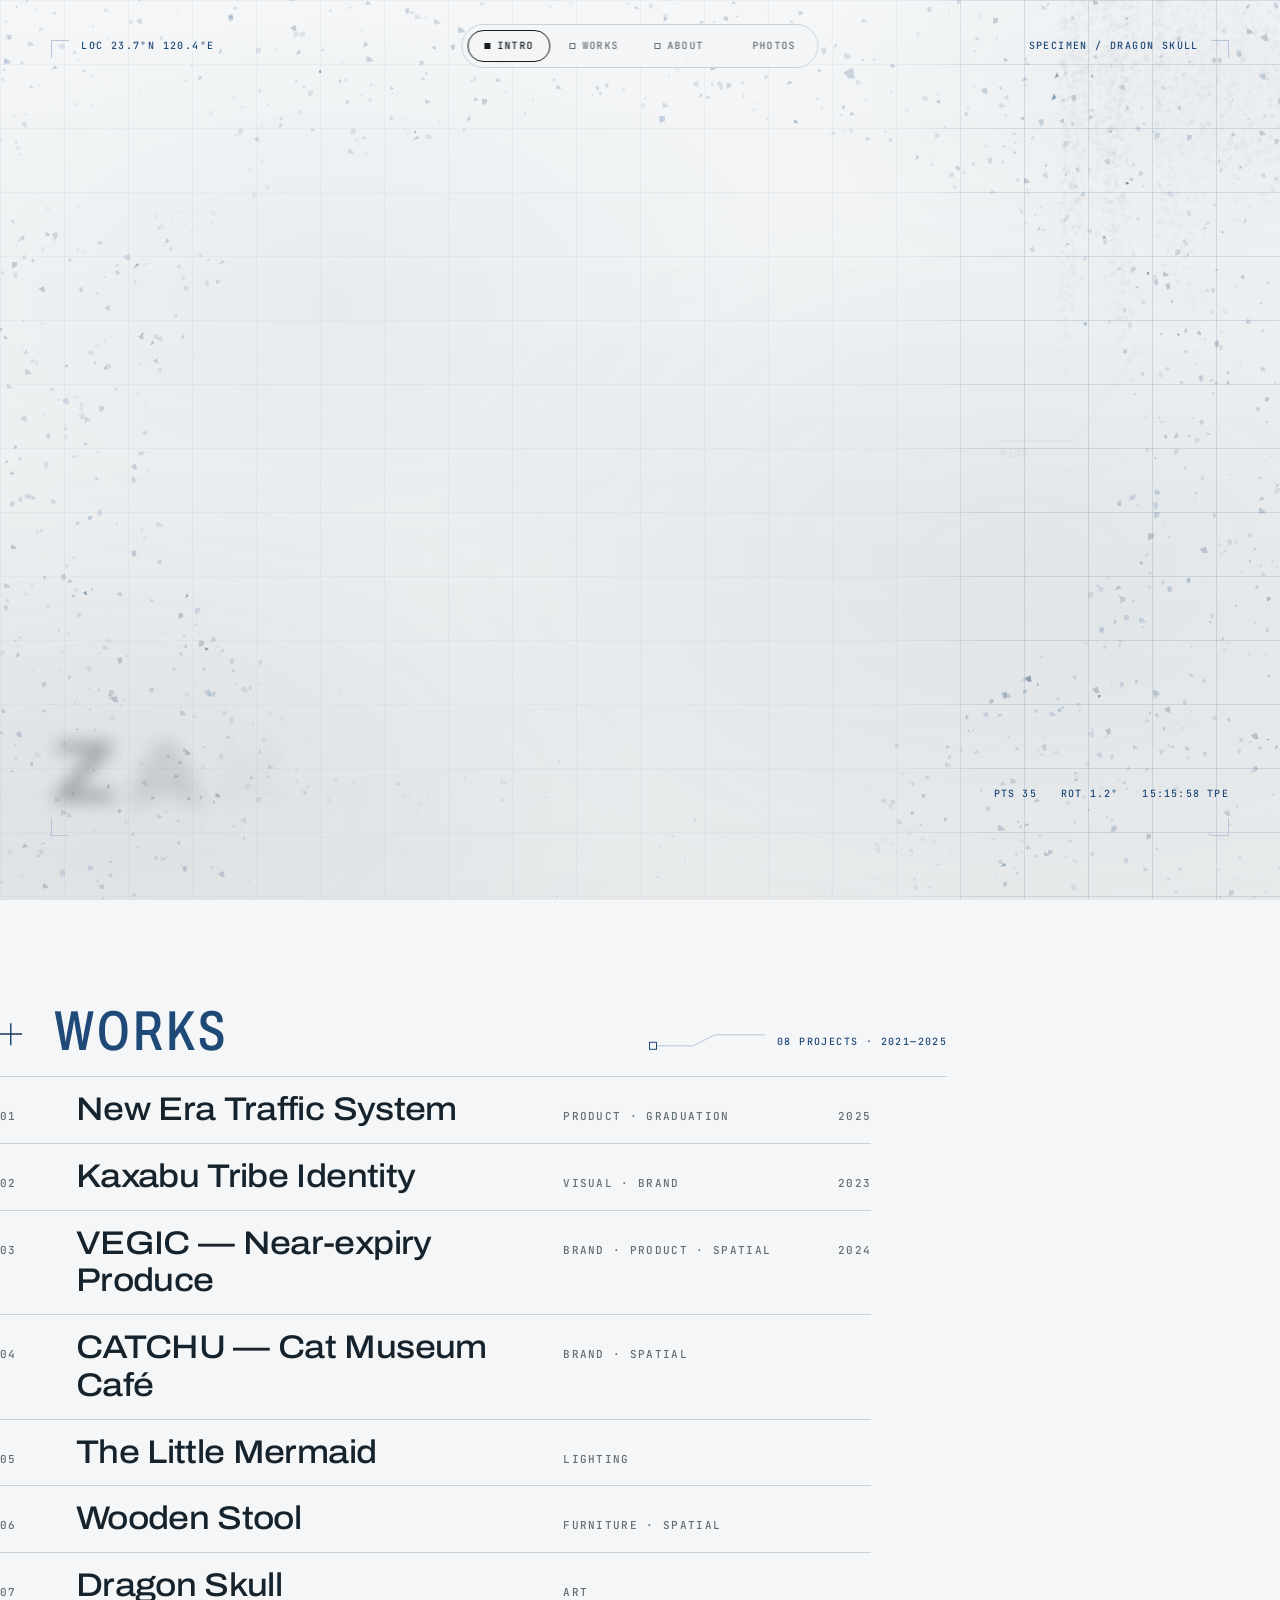
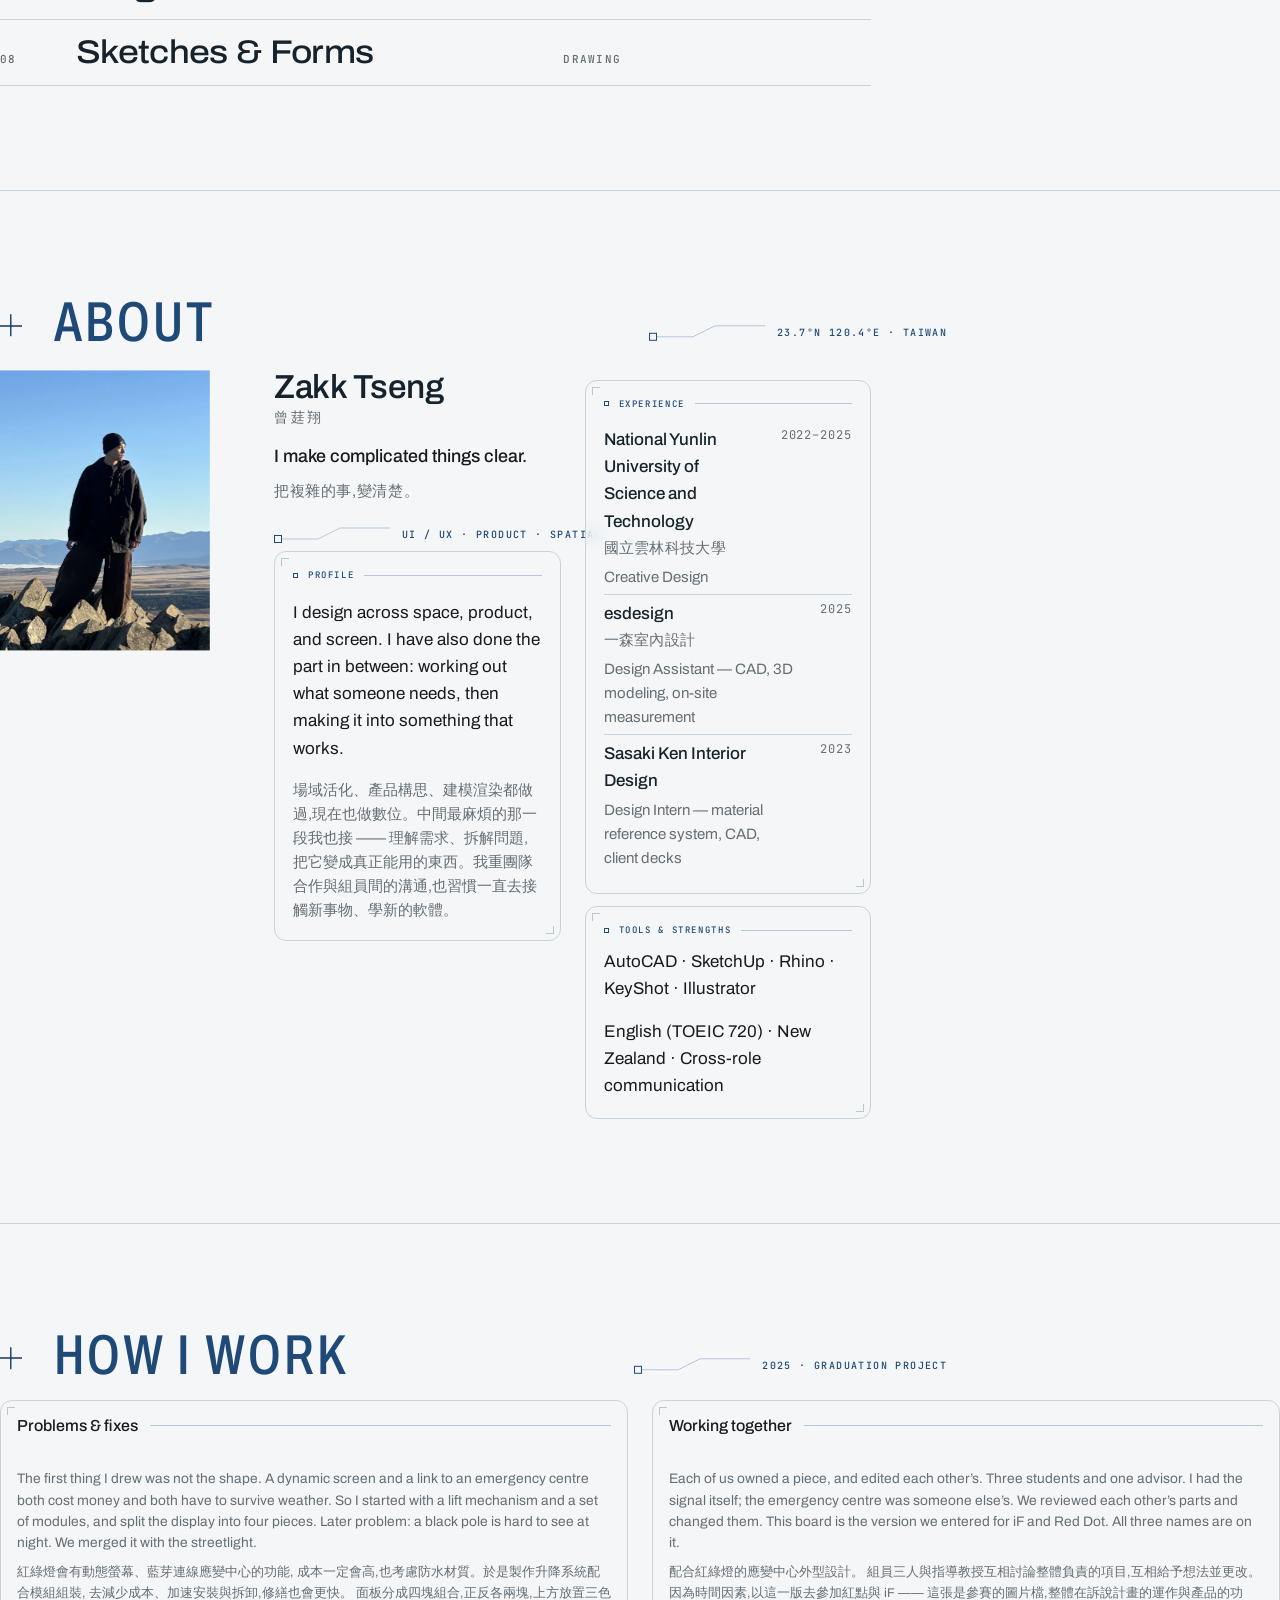
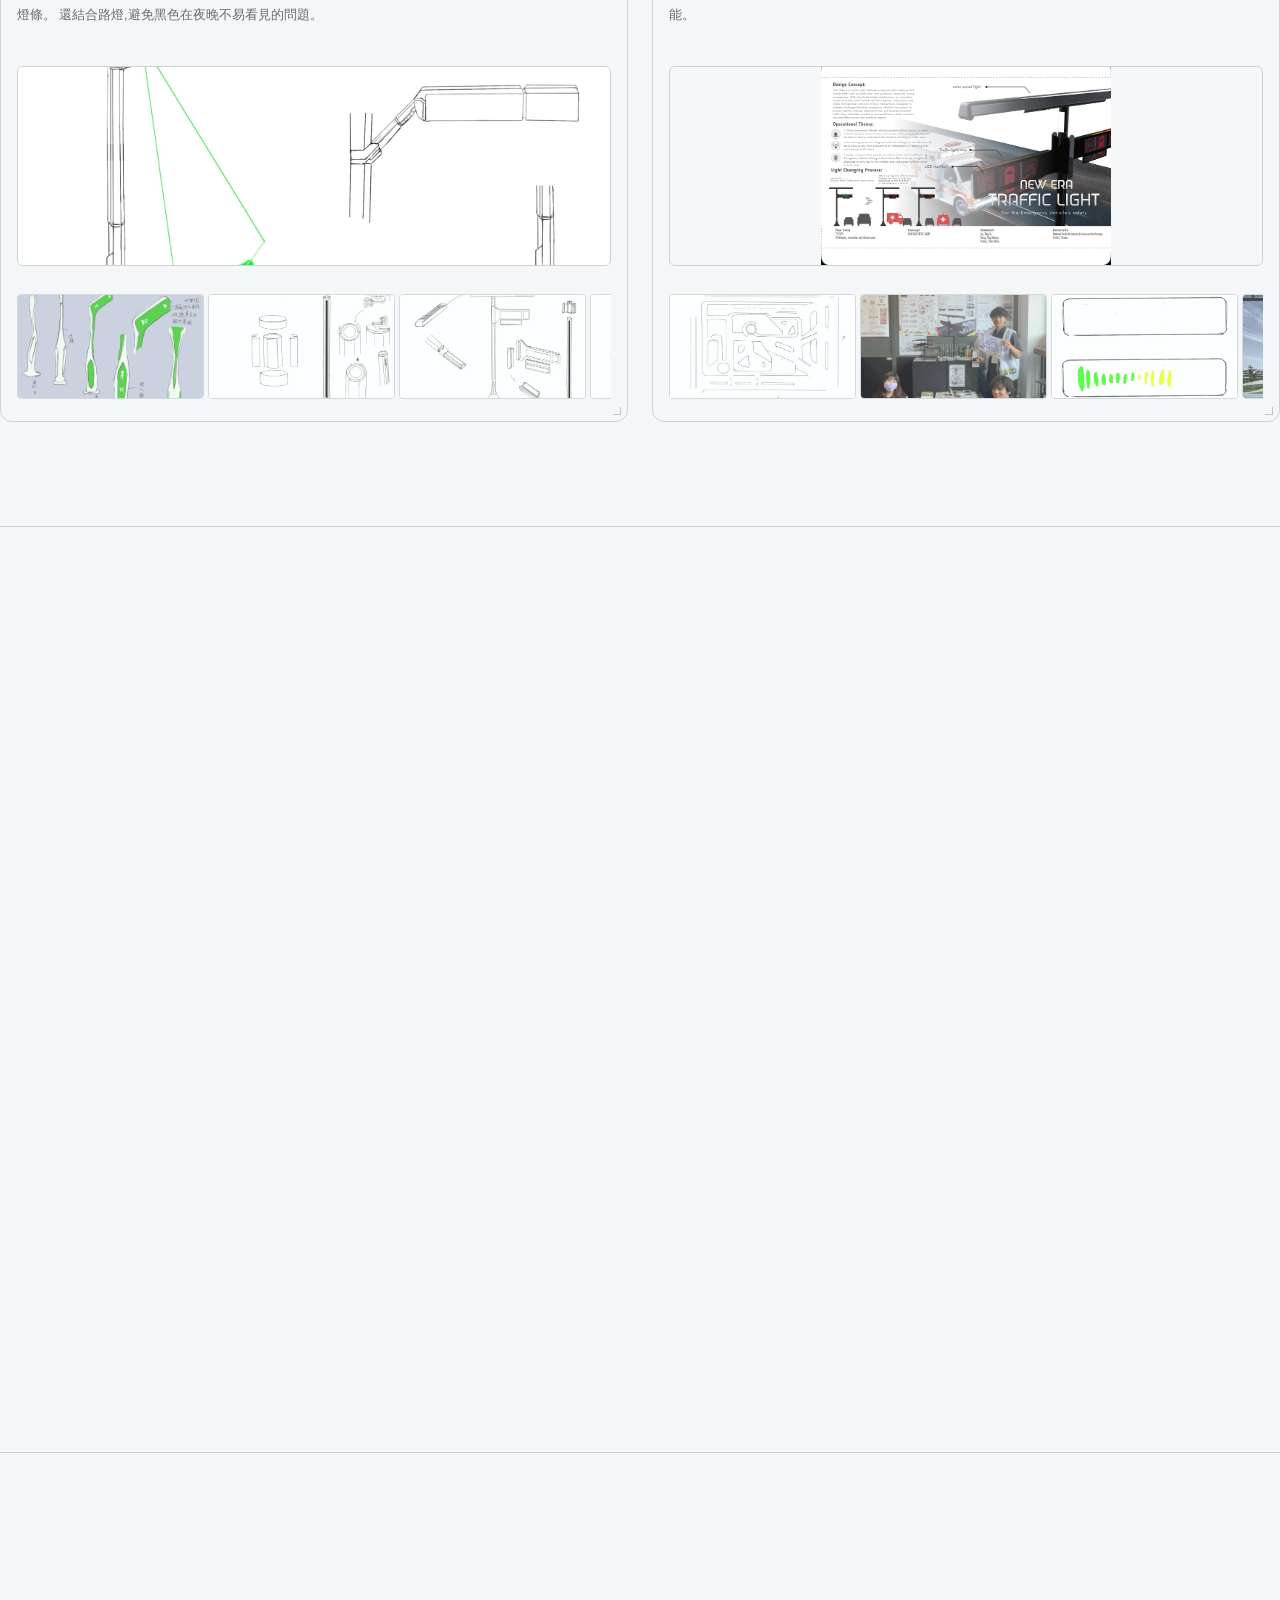
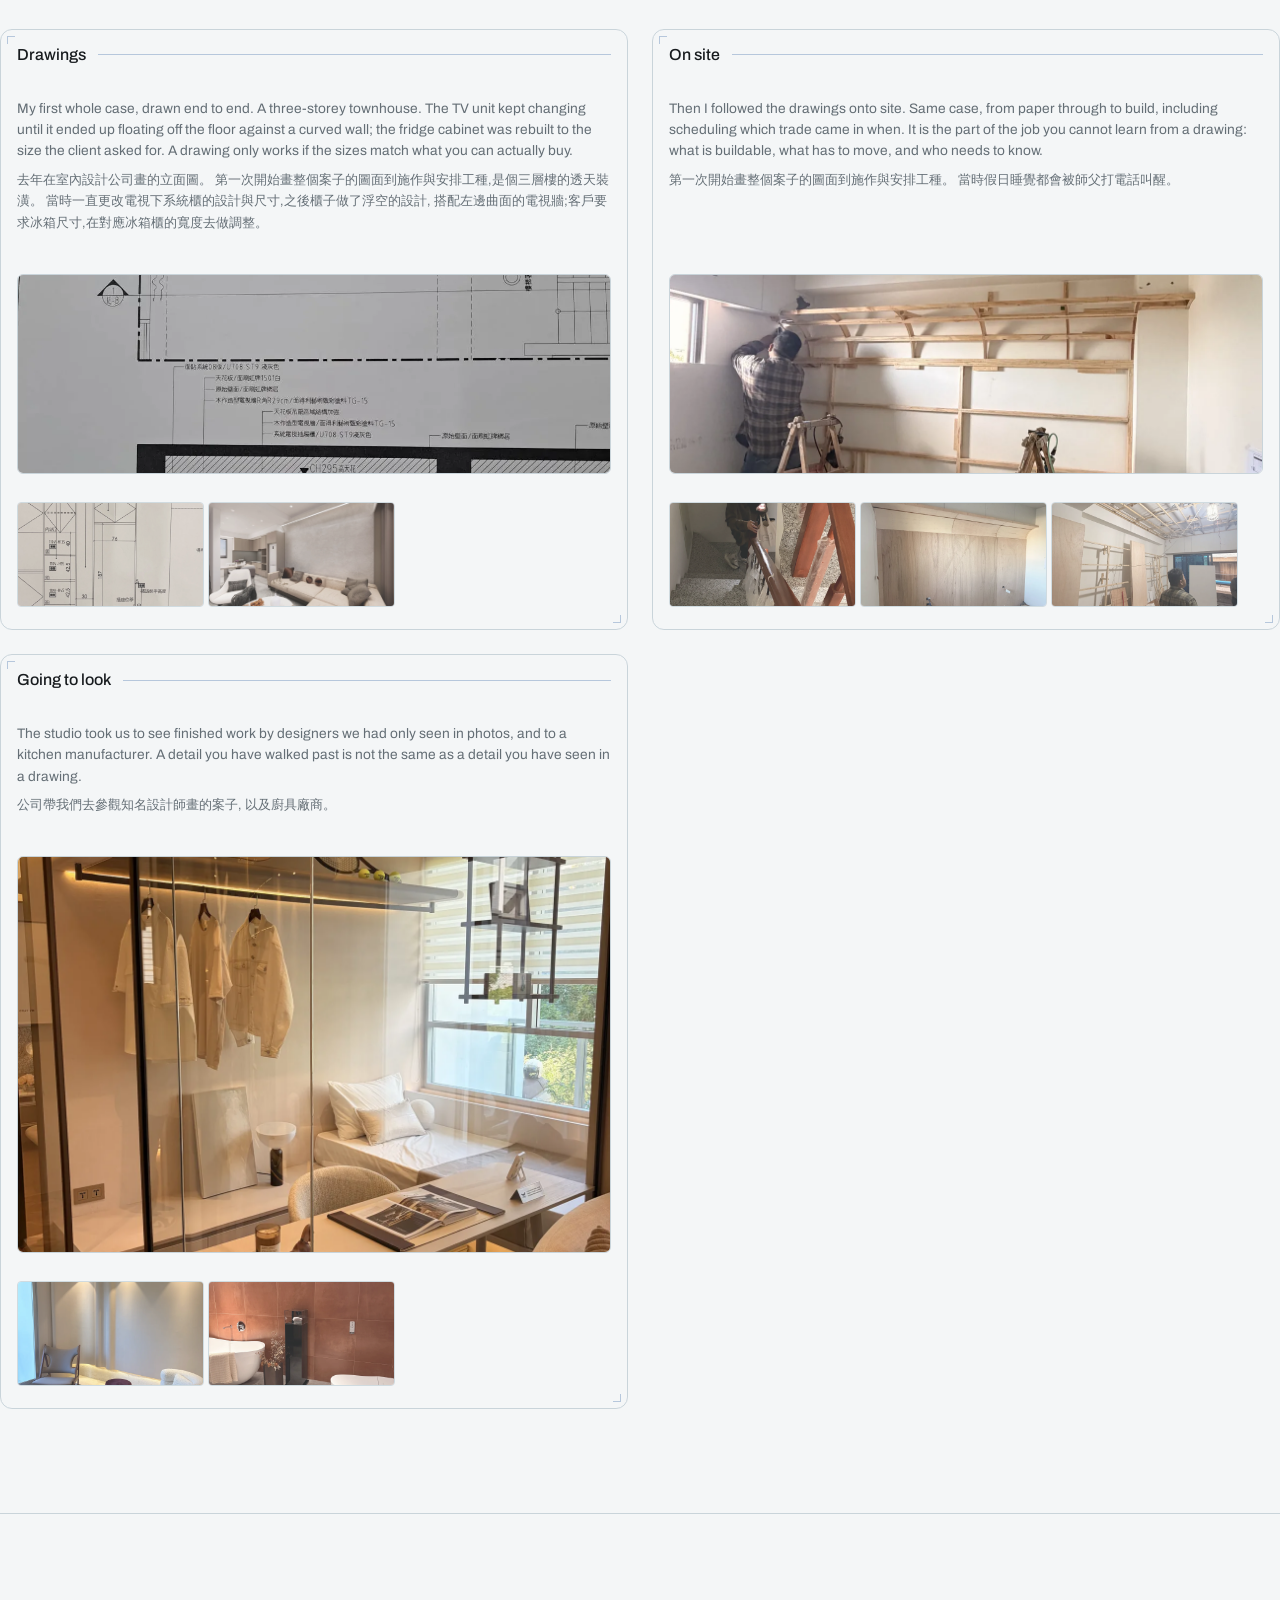
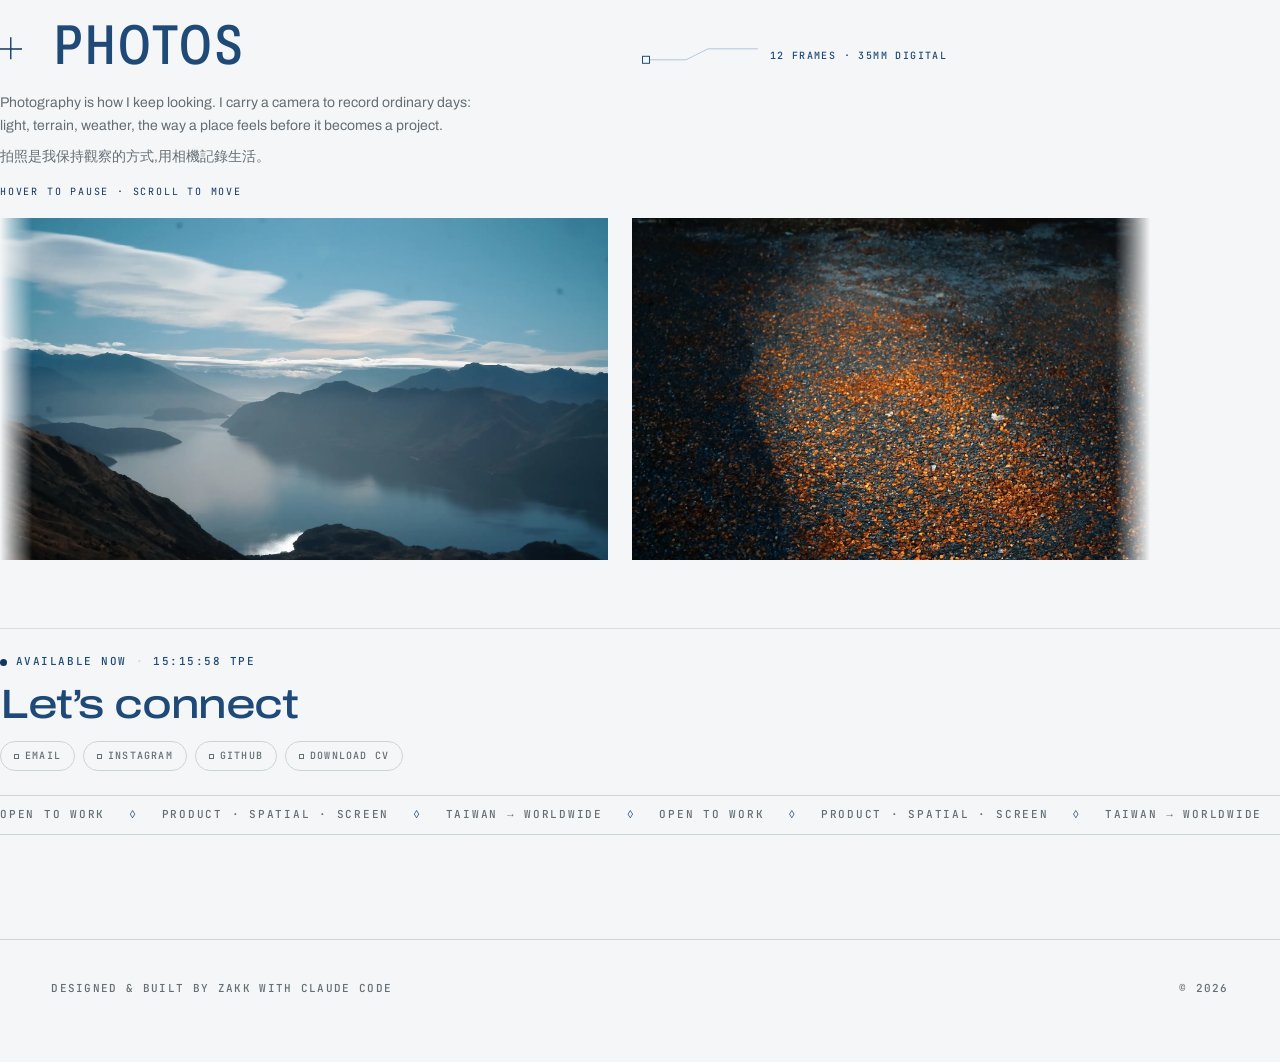
==== commit 14918929: "首屏頭骨在小筆電上沒散乾淨就進 Works 散開的時機(HX0 / HXL)原本是看 SMALL 決定的,而 SMALL = 手機 or 觸控。 **小筆電有滑鼠,不算 SMALL**,所以吃到桌機的" ====
--- a/index.html
+++ b/index.html
@@ -812,6 +812,6 @@
     <p>&copy; 2026</p>
   </footer>
 
-  <script src="js/main.js?v=229"></script>
+  <script src="js/main.js?v=230"></script>
 </body>
 </html>
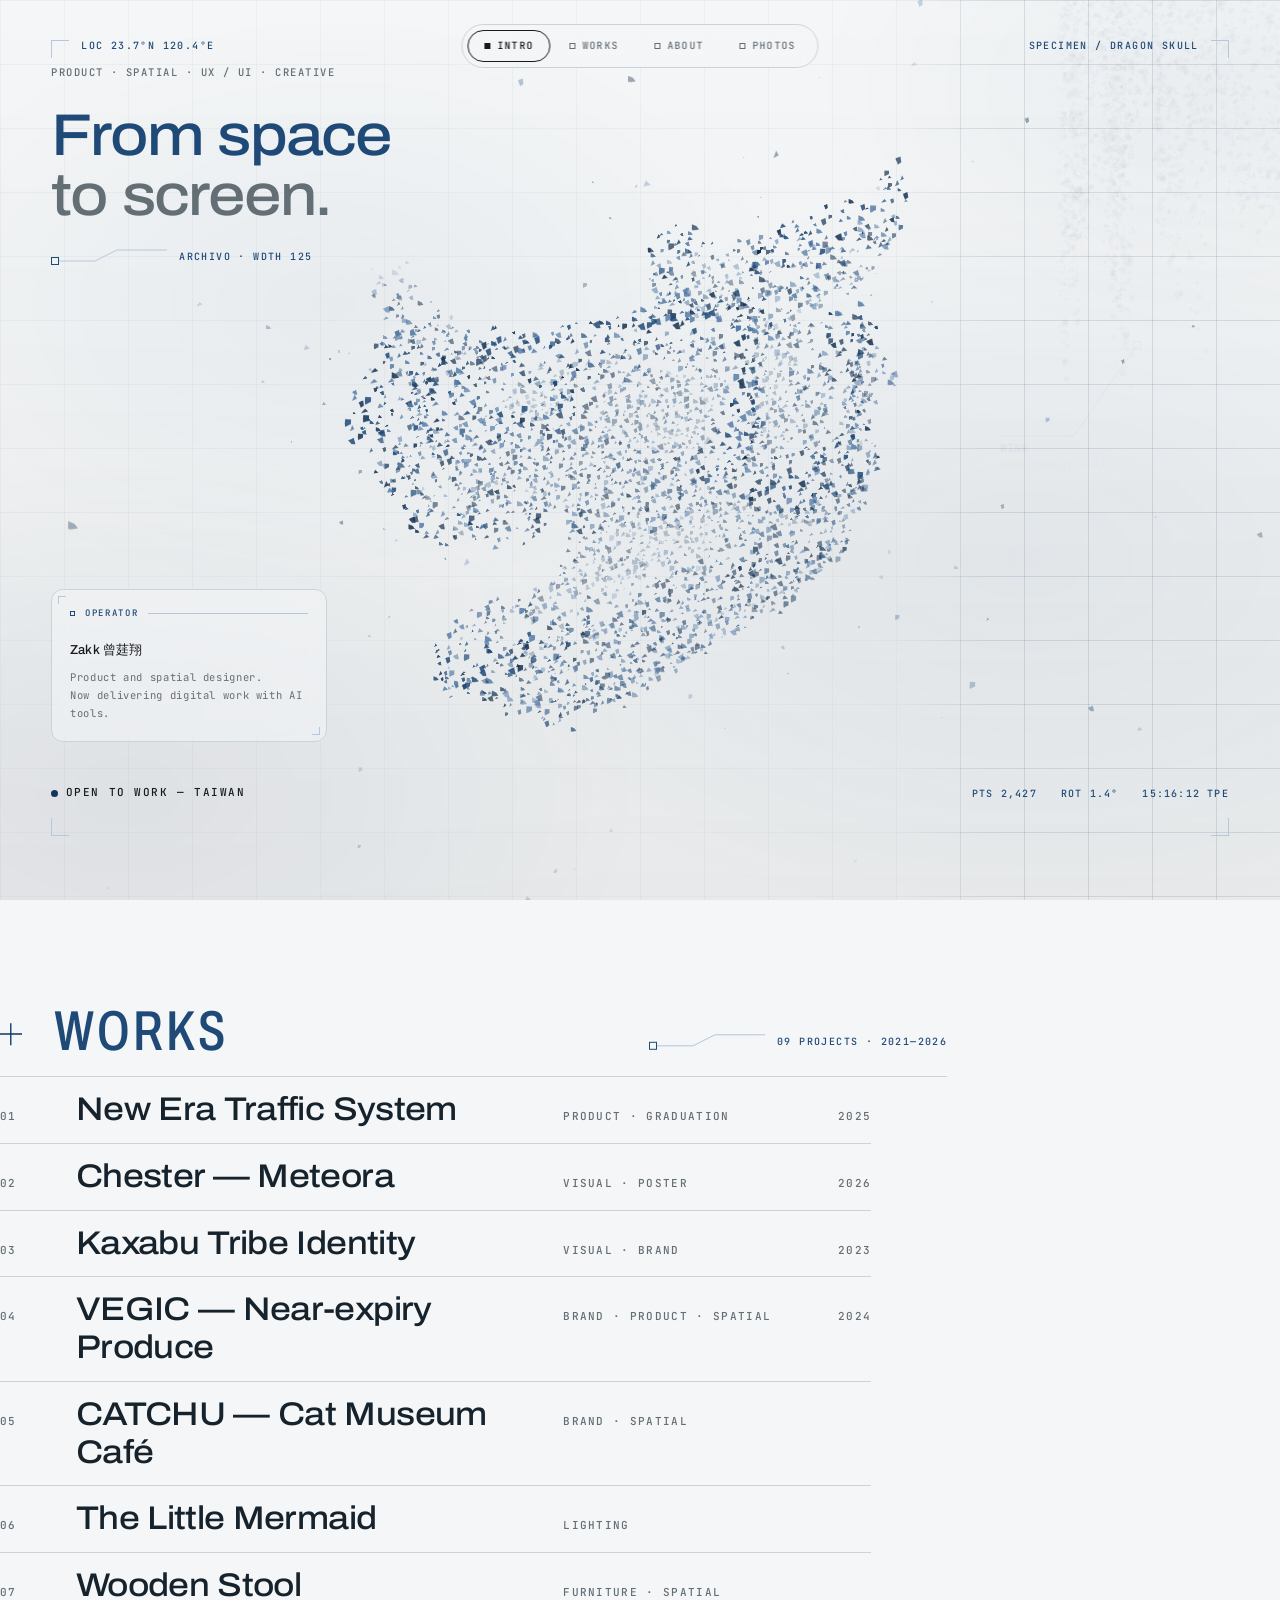
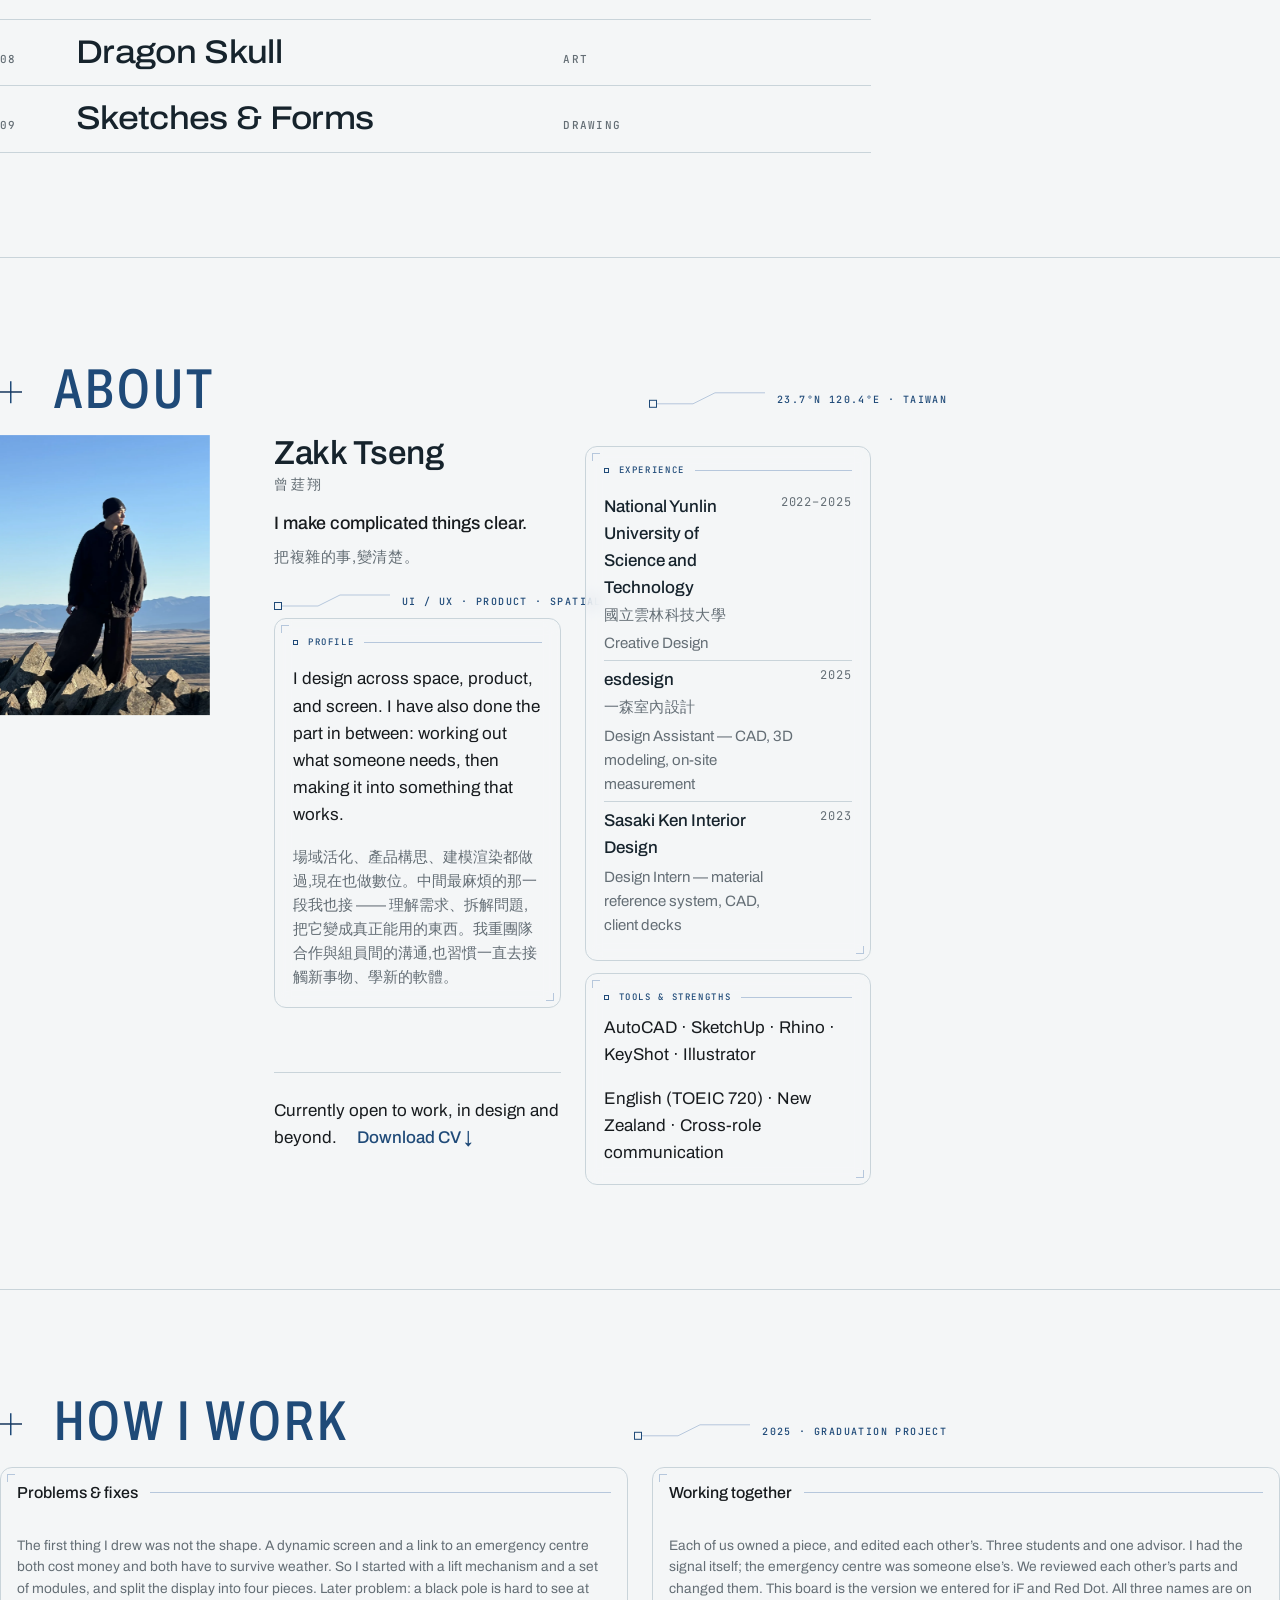
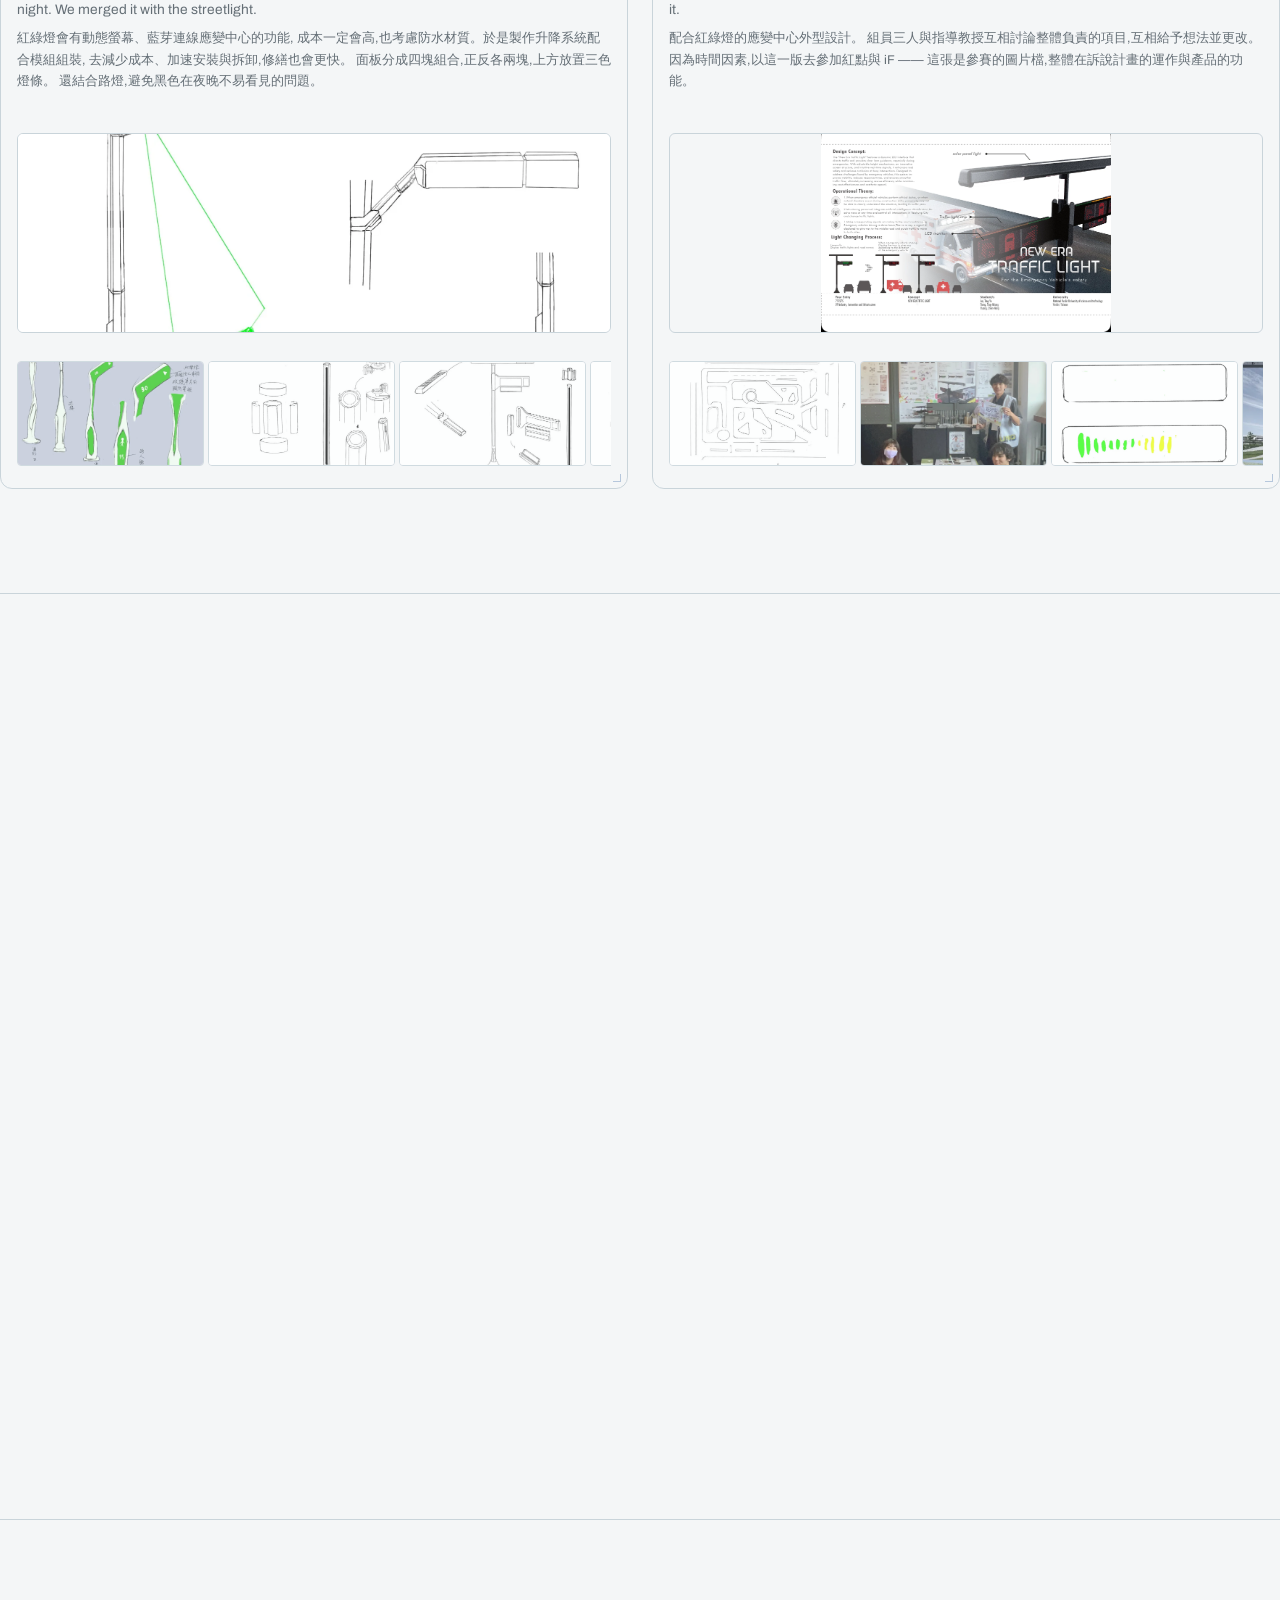
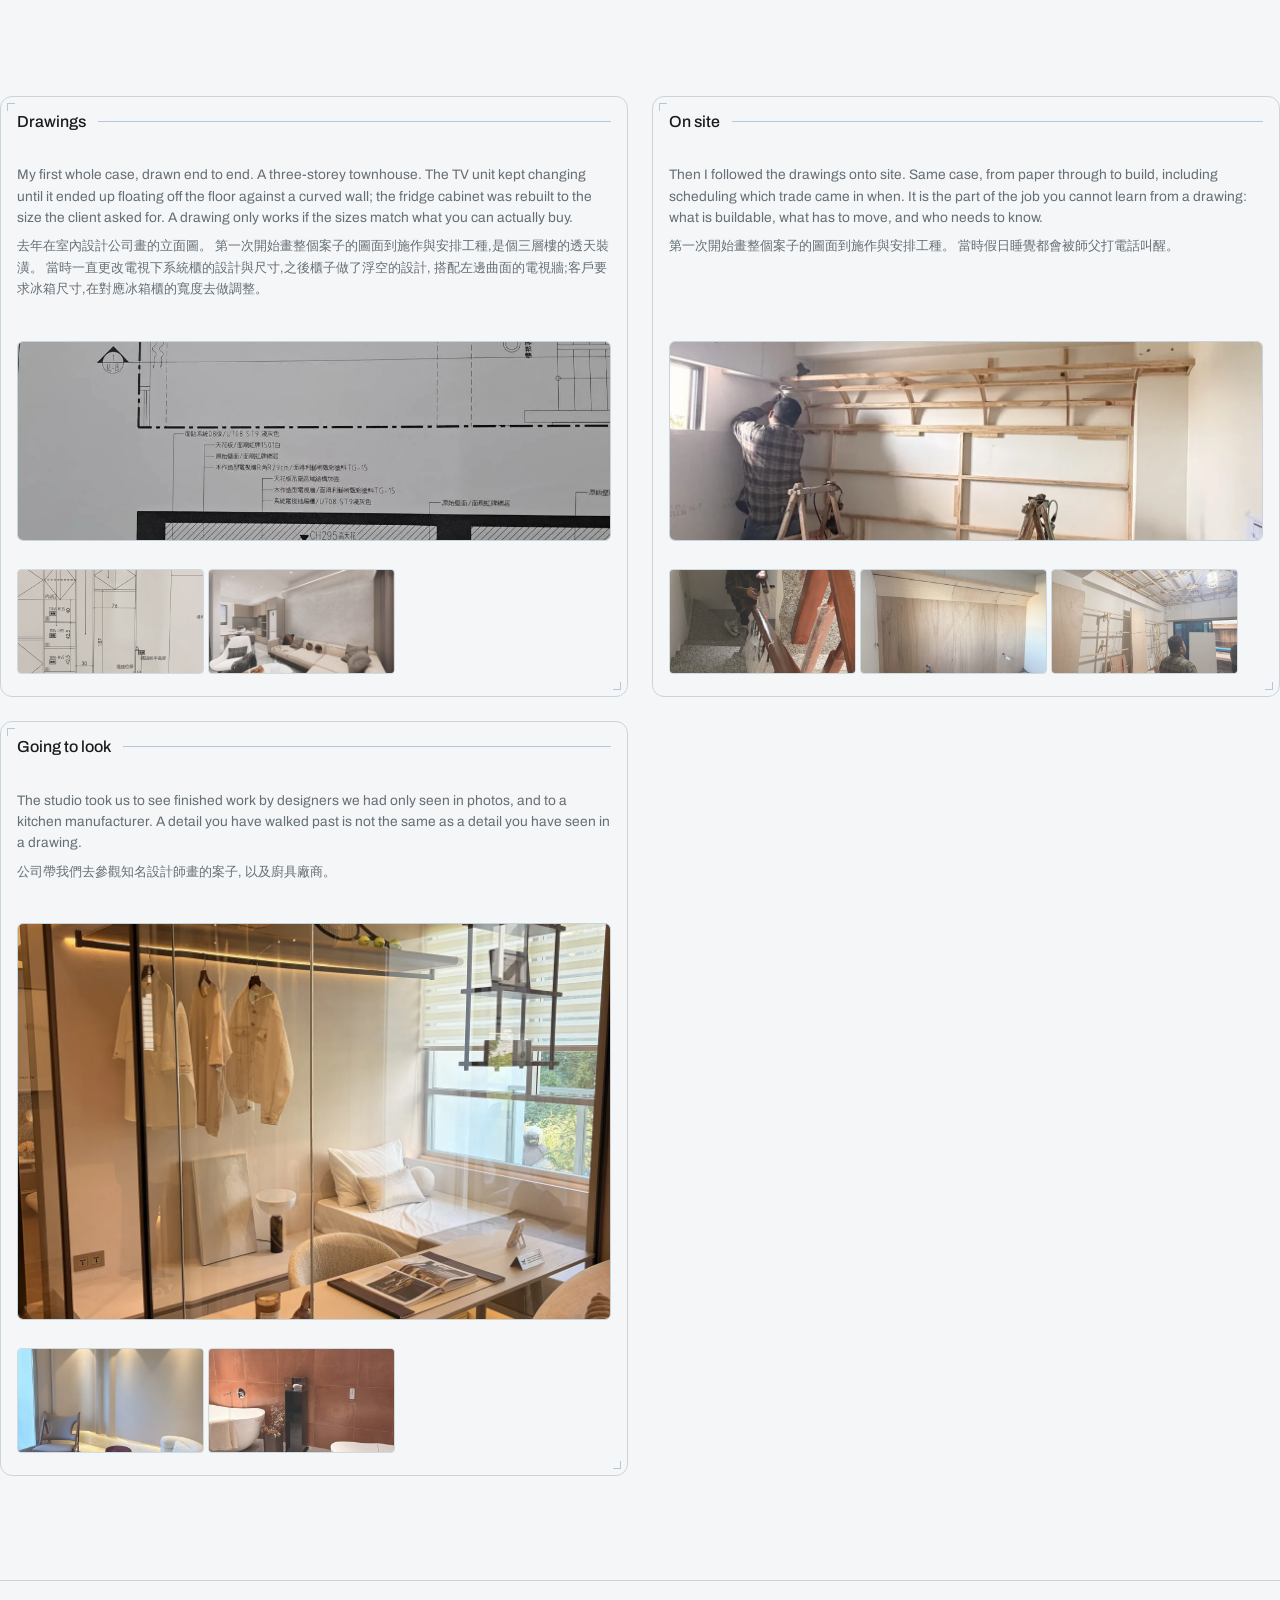
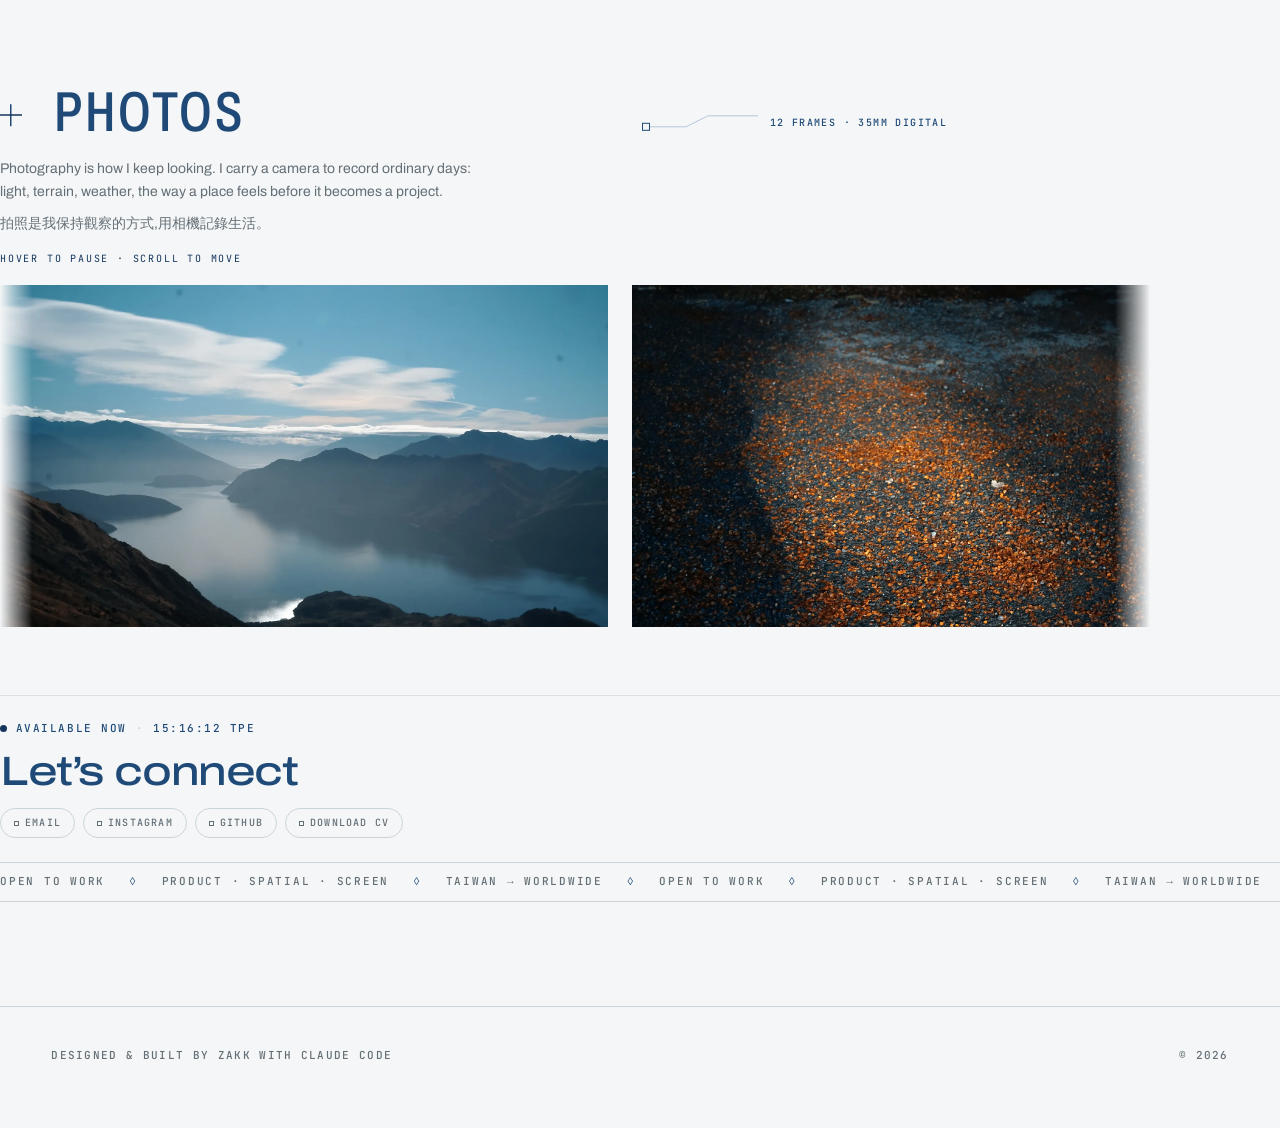
==== commit 99758272: "新增作品:Chester 致敬海報(Meteora) 2026 年 10 月的自主練習。原始檔是 4000x5000 的 PSD(189MB), 從合成圖切出一張全圖加五張細節,原始檔留在桌面不進版控" ====
--- a/index.html
+++ b/index.html
@@ -194,7 +194,7 @@
 
     <!-- ══════════ 01 WORKS ══════════ -->
     <section class="section" id="works">
-      <div class="section__head reveal" data-note="08 PROJECTS · 2021—2025">
+      <div class="section__head reveal" data-note="09 PROJECTS · 2021—2026">
         <span class="section__num">01</span>
         <h2 class="section__title">Works</h2>
       </div>
@@ -215,9 +215,25 @@
           <figure class="works__thumb"><img src="assets/projects/works/cyd2025-cover.webp" alt="新型態交通號誌系統封面" loading="lazy" width="1200" height="675"></figure>
         </li>
 
+        <!-- 🔴 自主練習,不是接案;照片也不是他拍的。
+             內頁的 facts 與頁尾都標了「Self-initiated / 非官方」——
+             求職時被問到,答案要在頁面上就看得到。
+             排第 02 是因為:這是他唯一一件純版面編排的作品,
+             其他三件平面全是識別系統。投活動視覺類職缺時這件最對題。 -->
+        <li class="works__row">
+          <a class="works__line" href="works/chester/">
+            <span class="works__num">02</span>
+            <span class="works__name">Chester &mdash; Meteora</span>
+            <span class="works__type">Visual &middot; Poster</span>
+            <span class="works__year">2026</span>
+          </a>
+
+          <figure class="works__thumb"><img src="assets/projects/works/chester-poster-cover.webp" alt="Chester 致敬海報,黑底紅字與半調網點人像" loading="lazy" width="960" height="1200"></figure>
+        </li>
+
         <li class="works__row">
           <a class="works__line" href="works/kaxabu/">
-            <span class="works__num">02</span>
+            <span class="works__num">03</span>
             <span class="works__name">Kaxabu Tribe Identity</span>
             <span class="works__type">Visual &middot; Brand</span>
             <span class="works__year">2023</span>
@@ -228,7 +244,7 @@
 
         <li class="works__row">
           <a class="works__line" href="works/vegic/">
-            <span class="works__num">03</span>
+            <span class="works__num">04</span>
             <span class="works__name">VEGIC &mdash; Near-expiry Produce</span>
             <span class="works__type">Brand &middot; Product &middot; Spatial</span>
             <span class="works__year">2024</span>
@@ -239,7 +255,7 @@
 
         <li class="works__row">
           <a class="works__line" href="works/catchu/">
-            <span class="works__num">04</span>
+            <span class="works__num">05</span>
             <span class="works__name">CATCHU &mdash; Cat Museum Caf&eacute;</span>
             <span class="works__type">Brand &middot; Spatial</span>
             <span class="works__year"></span>
@@ -250,7 +266,7 @@
 
         <li class="works__row">
           <a class="works__line" href="works/mermaid/">
-            <span class="works__num">05</span>
+            <span class="works__num">06</span>
             <span class="works__name">The Little Mermaid</span>
             <span class="works__type">Lighting</span>
             <span class="works__year"></span>
@@ -261,7 +277,7 @@
 
         <li class="works__row">
           <a class="works__line" href="works/antique/">
-            <span class="works__num">06</span>
+            <span class="works__num">07</span>
             <span class="works__name">Wooden Stool</span>
             <span class="works__type">Furniture &middot; Spatial</span>
             <span class="works__year"></span>
@@ -272,7 +288,7 @@
 
         <li class="works__row">
           <a class="works__line" href="works/dragon/">
-            <span class="works__num">07</span>
+            <span class="works__num">08</span>
             <span class="works__name">Dragon Skull</span>
             <span class="works__type">Art</span>
             <span class="works__year"></span>
@@ -283,7 +299,7 @@
 
         <li class="works__row">
           <a class="works__line" href="works/sketches/">
-            <span class="works__num">08</span>
+            <span class="works__num">09</span>
             <span class="works__name">Sketches &amp; Forms</span>
             <span class="works__type">Drawing</span>
             <span class="works__year"></span>
